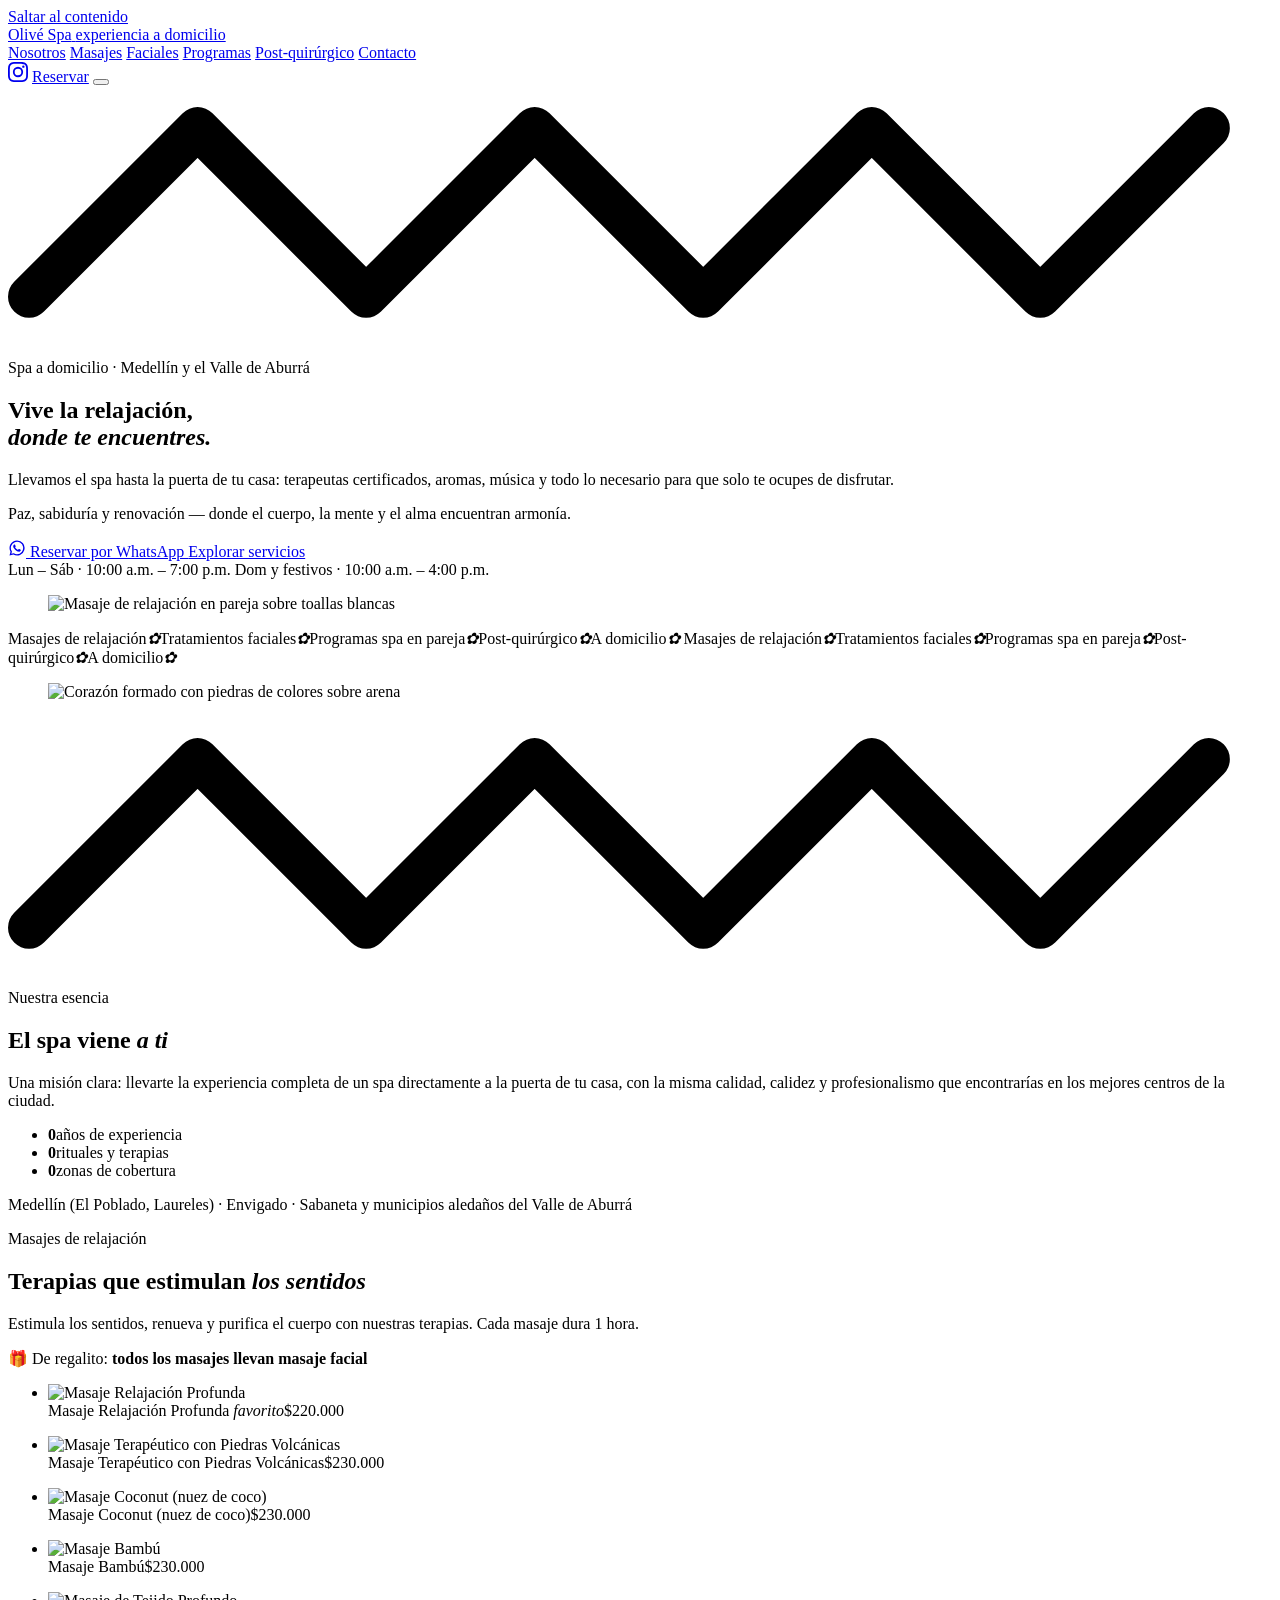
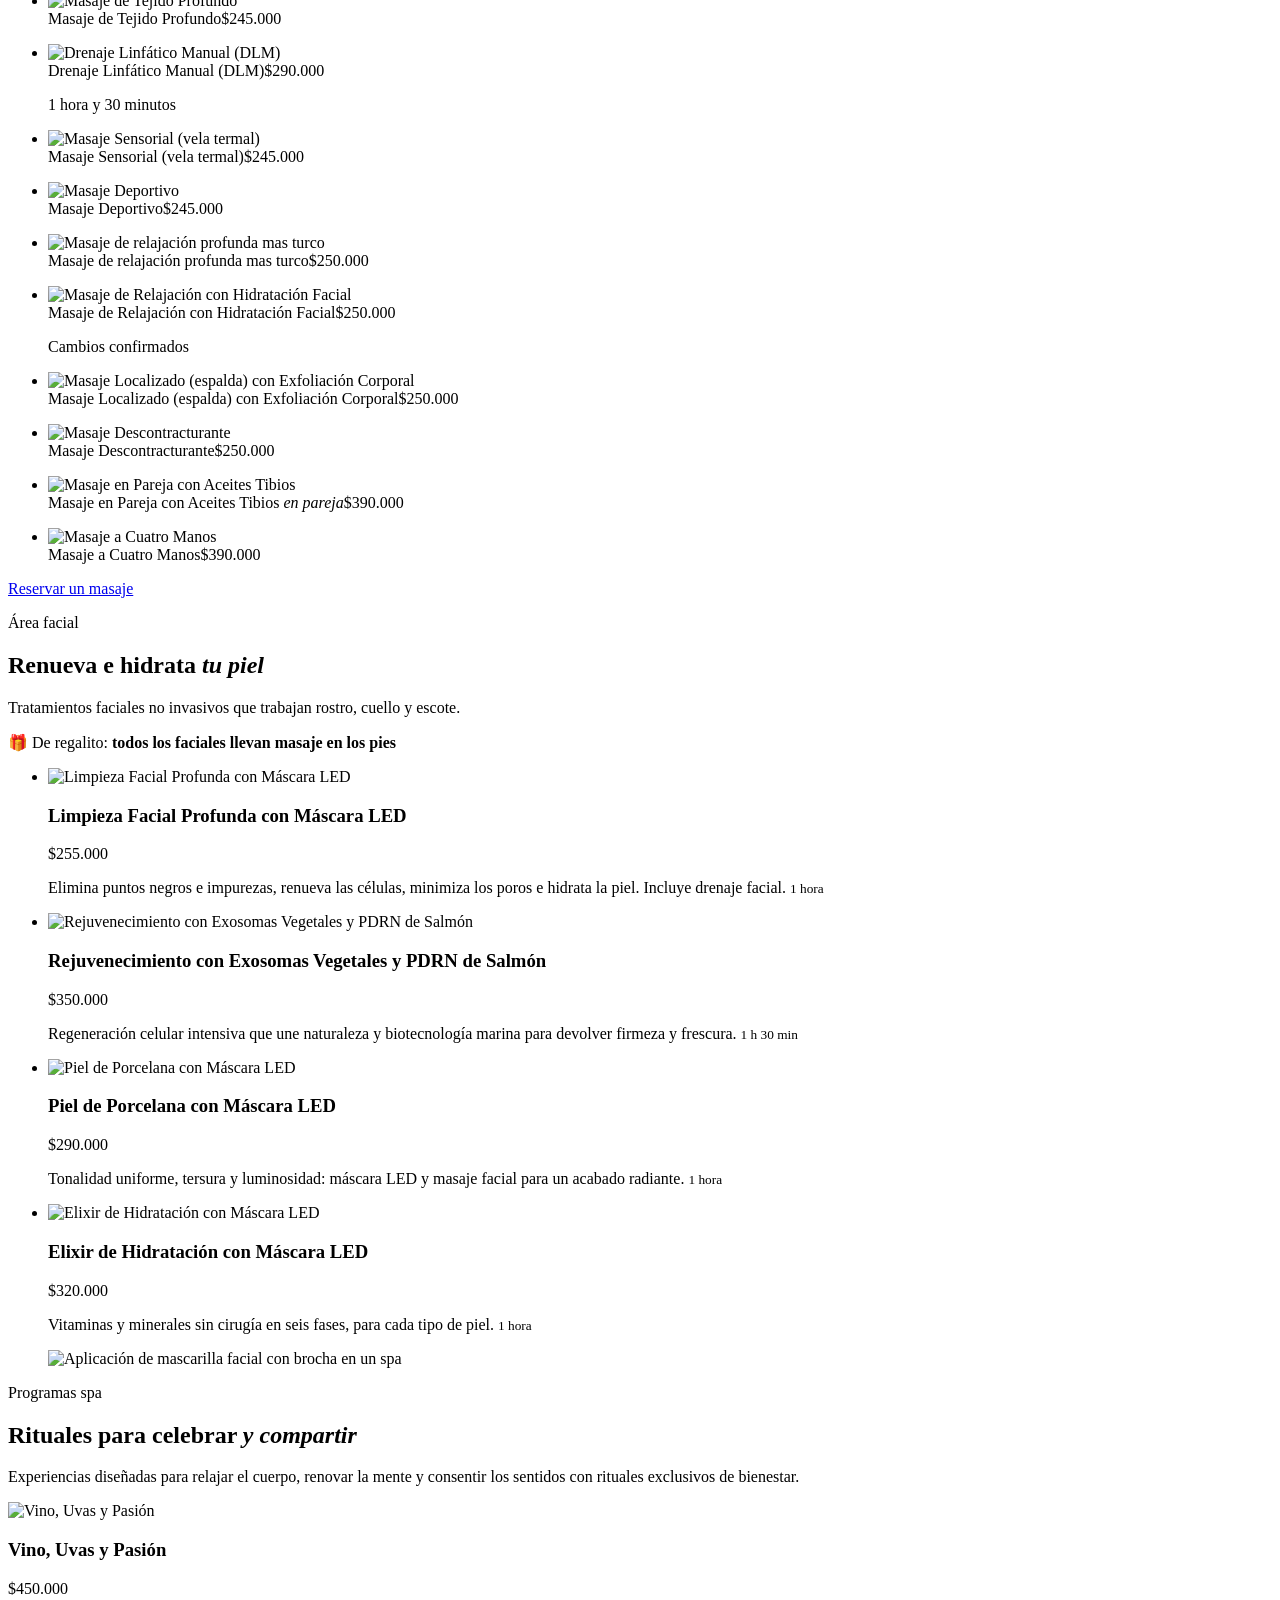
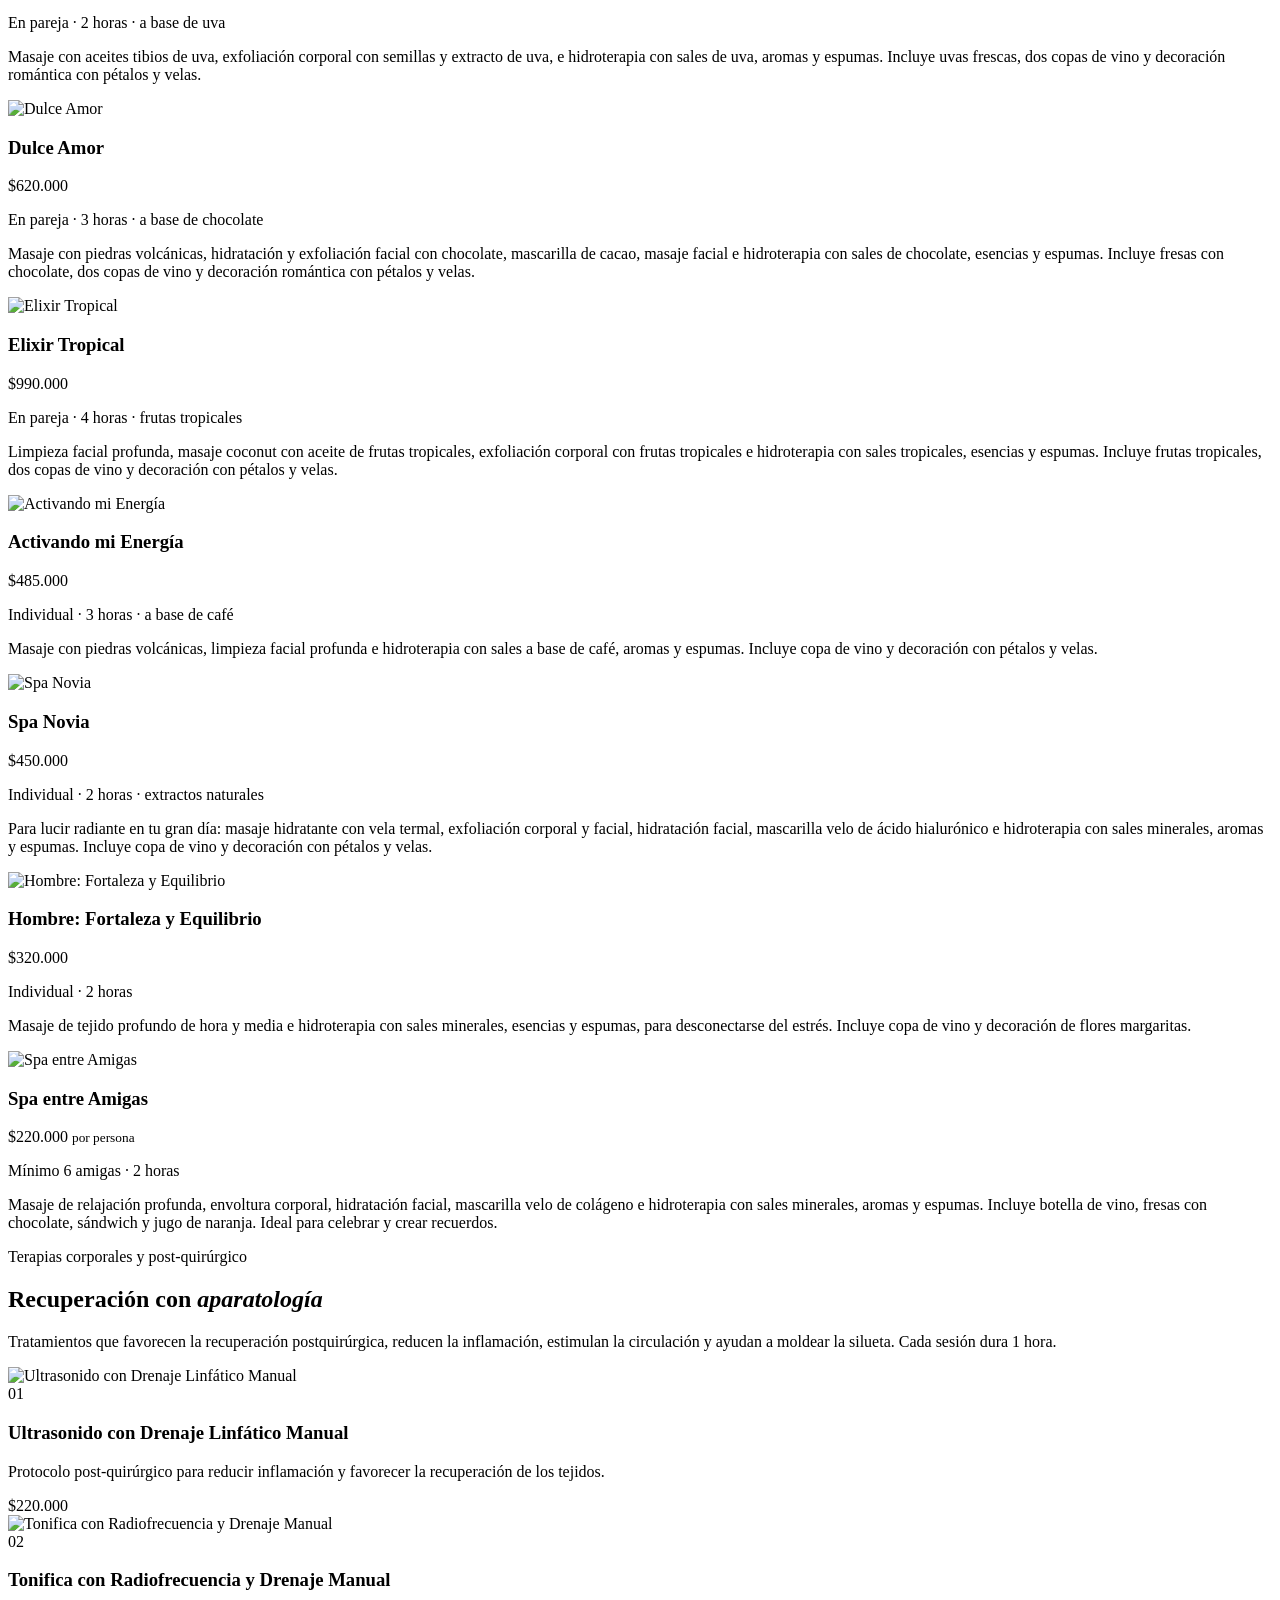
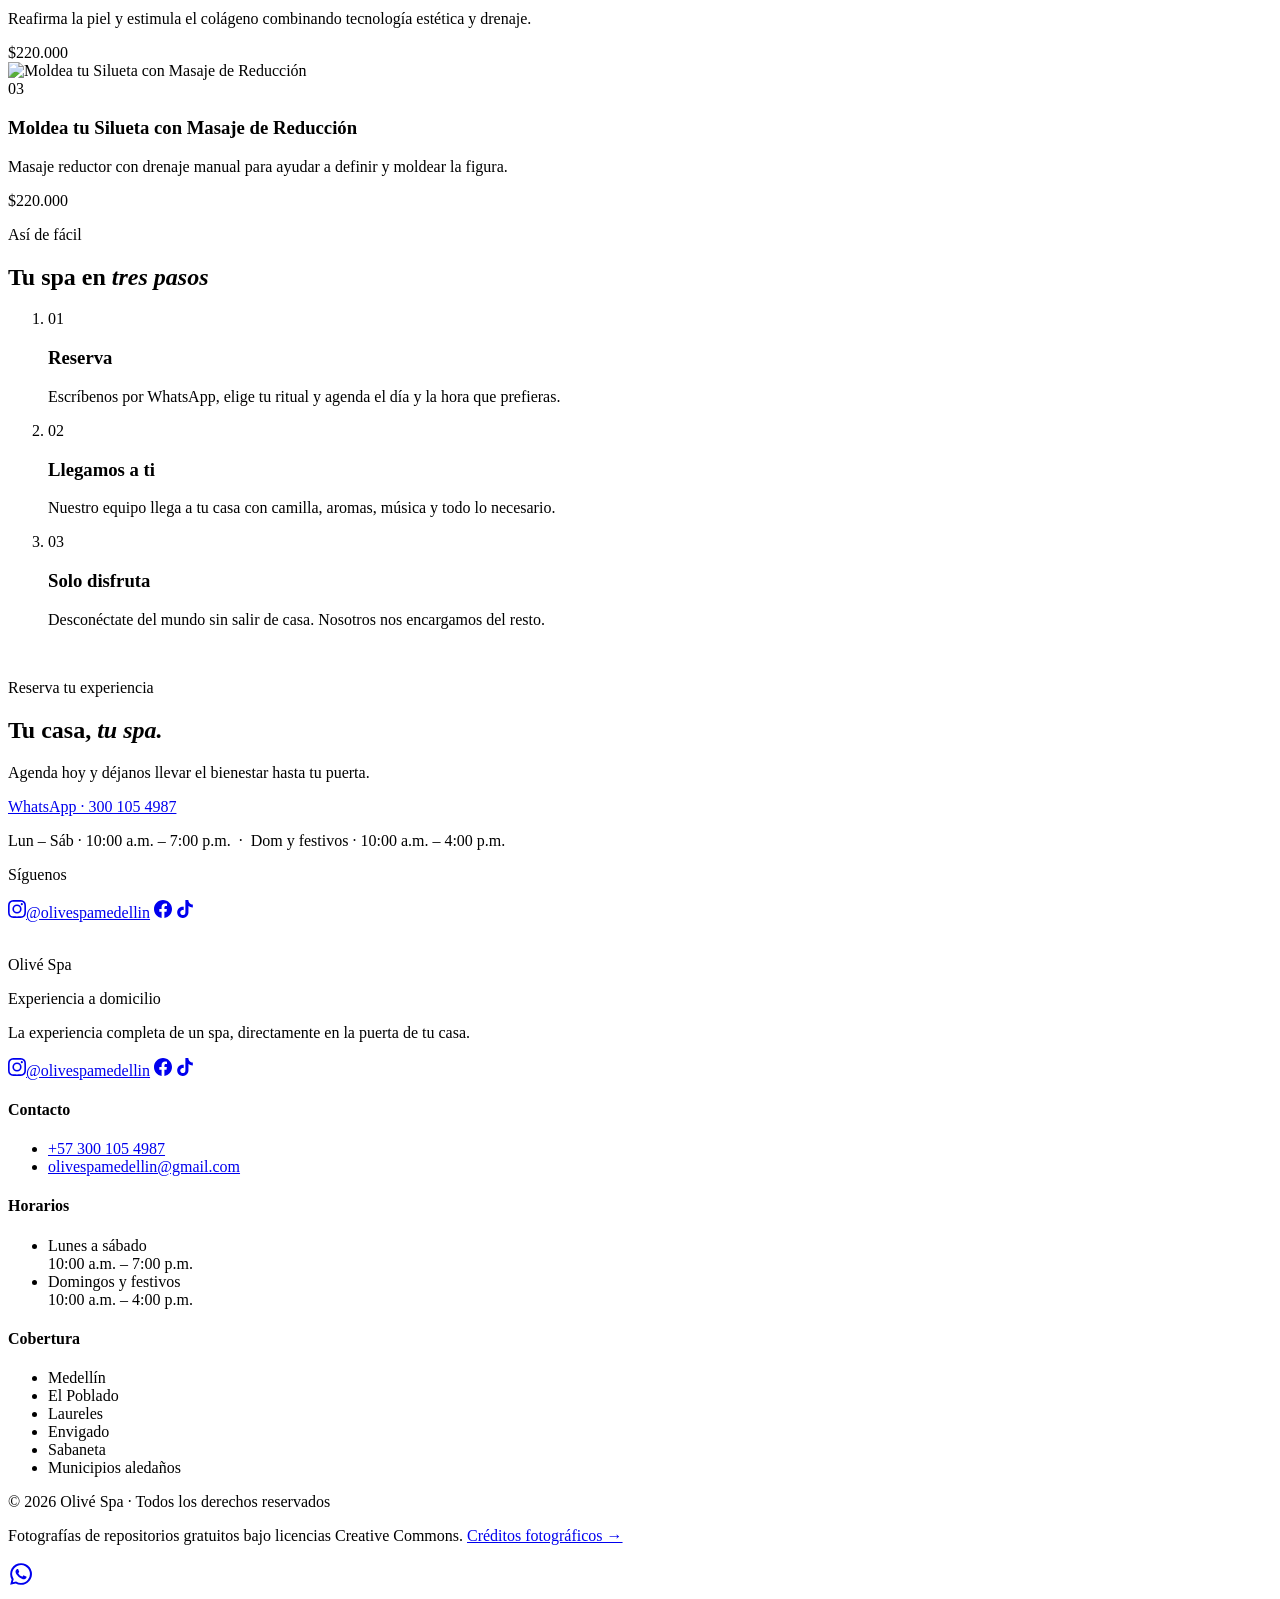
==== index.html @ 3878ff04 "Panel: también se editan menú, botones, pie de página, logo e ícono - Nombre en el menú de «Nosotros" ====
<!doctype html>
<html lang="es" class="no-js">
<head>
  <meta charset="utf-8" />
  <script>document.documentElement.classList.remove("no-js");</script>
  <meta name="viewport" content="width=device-width, initial-scale=1" />
  <title>Olivé Spa — Spa a domicilio en Medellín · Masajes, faciales y rituales</title>
  <meta name="description" content="Olivé Spa: vive la relajación donde te encuentres. Llevamos el spa hasta la puerta de tu casa: masajes, tratamientos faciales, programas spa en pareja y terapias post-quirúrgicas en Medellín (El Poblado, Laureles), Envigado y Sabaneta." />
  <link rel="canonical" href="https://olivespamedellin.com/" />
  <meta property="og:type" content="website" />
  <meta property="og:title" content="Olivé Spa — Spa a domicilio en Medellín" />
  <meta property="og:description" content="Olivé Spa: vive la relajación donde te encuentres. Masajes, faciales y rituales de bienestar a domicilio en Medellín y el Valle de Aburrá." />
  <meta property="og:url" content="https://olivespamedellin.com/" />
  <meta property="og:image" content="https://olivespamedellin.com/assets/img/hero-masaje.jpg" />
  <meta property="og:locale" content="es_CO" />
  <link rel="icon" type="image/png" sizes="32x32" href="assets/brand/favicon-32.png" />
  <link rel="apple-touch-icon" sizes="180x180" href="assets/brand/apple-touch-icon.png" />

  <link rel="preconnect" href="https://fonts.googleapis.com" />
  <link rel="preconnect" href="https://fonts.gstatic.com" crossorigin />
  <link rel="stylesheet" href="https://fonts.googleapis.com/css2?family=Cormorant+Garamond:ital,wght@0,400;0,500;0,600;1,400;1,500&family=Montserrat:wght@300;400;500;600&display=swap" />

  <link rel="preload" as="image" href="assets/img/hero-masaje.jpg" fetchpriority="high" />
  <link rel="stylesheet" href="styles.css?v=2026102801" />
</head>
<body>
  <a class="skip-link" href="#main">Saltar al contenido</a>

  <!-- ============================ NAV ============================ -->
  <header class="nav" data-nav>
    <div class="nav-inner">
      <a class="nav-brand" href="#inicio">
        <span class="nav-brand-name">Olivé Spa</span>
        <span class="nav-brand-tag">experiencia a domicilio</span>
      </a>
      <nav class="nav-links" data-nav-links aria-label="Navegación principal">
        <a href="#nosotros">Nosotros</a>
        <a href="#masajes">Masajes</a>
        <a href="#faciales">Faciales</a>
        <a href="#programas">Programas</a>
        <a href="#postquirurgico">Post-quirúrgico</a>
        <a href="#contacto">Contacto</a>
      </nav>
      <a class="nav-red" href="https://www.instagram.com/olivespamedellin/" target="_blank" rel="noopener" aria-label="Instagram de Olivé Spa"><svg viewBox="0 0 24 24" width="20" height="20" aria-hidden="true"><path fill="currentColor" d="M12 2.2c3.2 0 3.6 0 4.85.07 1.17.05 1.8.25 2.23.41.56.22.96.48 1.38.9.42.42.68.82.9 1.38.16.42.36 1.06.41 2.23.06 1.26.07 1.64.07 4.85s0 3.6-.07 4.85c-.05 1.17-.25 1.8-.41 2.23-.22.56-.48.96-.9 1.38-.42.42-.82.68-1.38.9-.42.16-1.06.36-2.23.41-1.26.06-1.64.07-4.85.07s-3.6 0-4.85-.07c-1.17-.05-1.8-.25-2.23-.41a3.72 3.72 0 0 1-1.38-.9 3.72 3.72 0 0 1-.9-1.38c-.16-.42-.36-1.06-.41-2.23C2.2 15.6 2.2 15.2 2.2 12s0-3.6.07-4.85c.05-1.17.25-1.8.41-2.23.22-.56.48-.96.9-1.38.42-.42.82-.68 1.38-.9.42-.16 1.06-.36 2.23-.41C8.4 2.2 8.8 2.2 12 2.2m0-2.2C8.74 0 8.33 0 7.05.07 5.78.13 4.9.33 4.14.63a5.9 5.9 0 0 0-2.13 1.38A5.9 5.9 0 0 0 .63 4.14C.33 4.9.13 5.78.07 7.05 0 8.33 0 8.74 0 12s0 3.67.07 4.95c.06 1.27.26 2.15.56 2.91.31.79.72 1.46 1.38 2.13a5.9 5.9 0 0 0 2.13 1.38c.76.3 1.64.5 2.91.56C8.33 24 8.74 24 12 24s3.67 0 4.95-.07c1.27-.06 2.15-.26 2.91-.56a5.9 5.9 0 0 0 2.13-1.38 5.9 5.9 0 0 0 1.38-2.13c.3-.76.5-1.64.56-2.91.07-1.28.07-1.69.07-4.95s0-3.67-.07-4.95c-.06-1.27-.26-2.15-.56-2.91a5.9 5.9 0 0 0-1.38-2.13A5.9 5.9 0 0 0 19.86.63c-.76-.3-1.64-.5-2.91-.56C15.67 0 15.26 0 12 0Zm0 5.84A6.16 6.16 0 1 0 18.16 12 6.16 6.16 0 0 0 12 5.84Zm0 10.15A4 4 0 1 1 16 12a4 4 0 0 1-4 4Zm7.85-10.4a1.44 1.44 0 1 1-1.44-1.44 1.44 1.44 0 0 1 1.44 1.44Z"/></svg></a>
      <a class="btn btn-primary nav-cta" href="https://wa.me/573001054987?text=Hola%2C%20Oliv%C3%A9%20Spa%20%F0%9F%8C%BF%20Quiero%20reservar%20una%20experiencia%20de%20spa%20a%20domicilio." target="_blank" rel="noopener">Reservar</a>
      <button class="nav-burger" data-burger aria-label="Abrir menú" aria-expanded="false">
        <span></span><span></span><span></span>
      </button>
    </div>
  </header>

  <main id="main">
    <!-- ============================ HERO ============================ -->
    <section class="hero" id="inicio">
      <div class="hero-blob" aria-hidden="true"></div>
      <svg class="squiggle squiggle-hero" viewBox="0 0 120 24" aria-hidden="true"><path d="M2 20 L18 4 L34 20 L50 4 L66 20 L82 4 L98 20 L114 4" fill="none" stroke="currentColor" stroke-width="4" stroke-linecap="round" stroke-linejoin="round"/></svg>
      <div class="hero-inner">
        <div class="hero-copy">
          <p class="kicker reveal">Spa a domicilio · Medellín y el Valle de Aburrá</p>
          <h1 class="hero-title reveal">Vive la relajación,<br /><em>donde te encuentres.</em></h1>
          <p class="hero-sub reveal">Llevamos el spa hasta la puerta de tu casa: terapeutas certificados, aromas, música y todo lo necesario para que solo te ocupes de disfrutar.</p>
          <p class="hero-tagline reveal">Paz, sabiduría y renovación — donde el cuerpo, la mente y el alma encuentran armonía.</p>
          <div class="hero-actions reveal">
            <a class="btn btn-primary" href="https://wa.me/573001054987?text=Hola%2C%20Oliv%C3%A9%20Spa%20%F0%9F%8C%BF%20Quiero%20reservar%20una%20experiencia%20de%20spa%20a%20domicilio." target="_blank" rel="noopener">
              <svg viewBox="0 0 24 24" width="18" height="18" aria-hidden="true"><path fill="currentColor" d="M12 2a10 10 0 0 0-8.66 15L2 22l5.16-1.32A10 10 0 1 0 12 2Zm0 18.2a8.2 8.2 0 0 1-4.18-1.14l-.3-.18-3.06.78.82-2.98-.2-.31A8.2 8.2 0 1 1 12 20.2Zm4.5-6.13c-.25-.12-1.47-.72-1.7-.8s-.39-.13-.56.12-.64.8-.78.97-.29.19-.54.06a6.7 6.7 0 0 1-3.35-2.93c-.25-.43.25-.4.72-1.33a.45.45 0 0 0-.02-.43c-.06-.12-.56-1.34-.76-1.84s-.4-.42-.56-.43h-.48a.93.93 0 0 0-.67.31 2.81 2.81 0 0 0-.87 2.09 4.89 4.89 0 0 0 1.02 2.58 11.16 11.16 0 0 0 4.27 3.77 14.3 14.3 0 0 0 1.42.53 3.42 3.42 0 0 0 1.57.1 2.57 2.57 0 0 0 1.68-1.19 2.08 2.08 0 0 0 .14-1.19c-.06-.1-.23-.17-.48-.29Z"/></svg>
              Reservar por WhatsApp
            </a>
            <a class="btn btn-ghost" href="#masajes">Explorar servicios</a>
          </div>
          <div class="hero-chips reveal">
            <span class="chip">Lun – Sáb · 10:00 a.m. – 7:00 p.m.</span>
            <span class="chip">Dom y festivos · 10:00 a.m. – 4:00 p.m.</span>
          </div>
        </div>
        <div class="hero-media reveal">
          <figure class="hero-figure">
            <img src="assets/img/hero-masaje.jpg" alt="Masaje de relajación en pareja sobre toallas blancas" fetchpriority="high" loading="eager" />
          </figure>
          <div class="hero-dots" aria-hidden="true"><span></span><span></span><span></span></div>
        </div>
      </div>
    </section>

    <!-- ============================ MARQUEE ============================ -->
    <div class="marquee" aria-hidden="true">
      <div class="marquee-track">
        <span>Masajes de relajación</span><i>✿</i><span>Tratamientos faciales</span><i>✿</i><span>Programas spa en pareja</span><i>✿</i><span>Post-quirúrgico</span><i>✿</i><span>A domicilio</span><i>✿</i>
        <span>Masajes de relajación</span><i>✿</i><span>Tratamientos faciales</span><i>✿</i><span>Programas spa en pareja</span><i>✿</i><span>Post-quirúrgico</span><i>✿</i><span>A domicilio</span><i>✿</i>
      </div>
    </div>

    <!-- ============================ NOSOTROS ============================ -->
    <section class="about section" id="nosotros">
      <div class="container about-grid">
        <div class="about-media reveal">
          <figure class="about-figure">
            <img src="assets/img/detalle-piedras.jpg" alt="Corazón formado con piedras de colores sobre arena" loading="lazy" decoding="async" />
          </figure>
          <svg class="squiggle squiggle-about" viewBox="0 0 120 24" aria-hidden="true"><path d="M2 20 L18 4 L34 20 L50 4 L66 20 L82 4 L98 20 L114 4" fill="none" stroke="currentColor" stroke-width="4" stroke-linecap="round" stroke-linejoin="round"/></svg>
        </div>
        <div class="about-copy">
          <p class="kicker reveal">Nuestra esencia</p>
          <h2 class="section-title reveal">El spa viene <em>a ti</em></h2>
          <p class="lead reveal">Una misión clara: llevarte la experiencia completa de un spa directamente a la puerta de tu casa, con la misma calidad, calidez y profesionalismo que encontrarías en los mejores centros de la ciudad.</p>
          <ul class="stats reveal">
            <li class="plus"><strong data-count-to="30">0</strong><span>años de experiencia</span></li>
            <li><strong data-count-to="28">0</strong><span>rituales y terapias</span></li>
            <li><strong data-count-to="5">0</strong><span>zonas de cobertura</span></li>
          </ul>
          <p class="about-coverage reveal">Medellín (El Poblado, Laureles) · Envigado · Sabaneta y municipios aledaños del Valle de Aburrá</p>
        </div>
      </div>
    </section>

    <!-- ============================ MASAJES ============================ -->
    <section class="masajes section section-sage" id="masajes">
      <div class="container">
        <header class="section-head">
          <p class="kicker reveal">Masajes de relajación</p>
          <h2 class="section-title reveal">Terapias que estimulan <em>los sentidos</em></h2>
          <p class="section-sub reveal">Estimula los sentidos, renueva y purifica el cuerpo con nuestras terapias. Cada masaje dura 1 hora.</p>
          <p class="gift reveal">🎁 De regalito: <strong>todos los masajes llevan masaje facial</strong></p>
        </header>
        <div class="menu-grid">
          <ul class="menu-list reveal">
            <li><div class="galeria galeria-mini" data-galeria="masaje-relajacion-profunda" data-cantidad="1" role="button" tabindex="0"><img class="media" src="assets/img/servicios/masaje-relajacion-profunda-mini.jpg" data-grande="assets/img/servicios/masaje-relajacion-profunda.jpg" alt="Masaje Relajación Profunda" loading="lazy" decoding="async" /></div><div class="menu-item"><div class="menu-row"><span class="menu-name"><span>Masaje Relajación Profunda</span> <em class="tag">favorito</em></span><span class="menu-dots"></span><span class="menu-price">$220.000</span></div><p class="menu-desc"></p></div></li>
            <li><div class="galeria galeria-mini" data-galeria="masaje-piedras-volcanicas" data-cantidad="1" role="button" tabindex="0"><img class="media" src="assets/img/panel/masaje-piedras-volcanicas-20261014220955-837e-1-mini.jpg" data-grande="assets/img/panel/masaje-piedras-volcanicas-20261014220955-837e-1.jpg" alt="Masaje Terapéutico con Piedras Volcánicas" loading="lazy" decoding="async" /></div><div class="menu-item"><div class="menu-row"><span class="menu-name"><span>Masaje Terapéutico con Piedras Volcánicas</span></span><span class="menu-dots"></span><span class="menu-price">$230.000</span></div><p class="menu-desc"></p></div></li>
            <li><div class="galeria galeria-mini" data-galeria="masaje-coconut" data-cantidad="1" role="button" tabindex="0"><img class="media" src="assets/img/panel/masaje-coconut-20261014220955-837e-1-mini.jpg" data-grande="assets/img/panel/masaje-coconut-20261014220955-837e-1.jpg" alt="Masaje Coconut (nuez de coco)" loading="lazy" decoding="async" /></div><div class="menu-item"><div class="menu-row"><span class="menu-name"><span>Masaje Coconut (nuez de coco)</span></span><span class="menu-dots"></span><span class="menu-price">$230.000</span></div><p class="menu-desc"></p></div></li>
            <li><div class="galeria galeria-mini" data-galeria="masaje-bambu" data-cantidad="1" role="button" tabindex="0"><img class="media" src="assets/img/panel/masaje-bambu-20261014220955-837e-1-mini.jpg" data-grande="assets/img/panel/masaje-bambu-20261014220955-837e-1.jpg" alt="Masaje Bambú" loading="lazy" decoding="async" /></div><div class="menu-item"><div class="menu-row"><span class="menu-name"><span>Masaje Bambú</span></span><span class="menu-dots"></span><span class="menu-price">$230.000</span></div><p class="menu-desc"></p></div></li>
            <li><div class="galeria galeria-mini" data-galeria="masaje-tejido-profundo" data-cantidad="1" role="button" tabindex="0"><img class="media" src="assets/img/panel/masaje-tejido-profundo-20261015041839-c3ba-1-mini.jpg" data-grande="assets/img/panel/masaje-tejido-profundo-20261015041839-c3ba-1.jpg" alt="Masaje de Tejido Profundo" loading="lazy" decoding="async" /></div><div class="menu-item"><div class="menu-row"><span class="menu-name"><span>Masaje de Tejido Profundo</span></span><span class="menu-dots"></span><span class="menu-price">$245.000</span></div><p class="menu-desc"></p></div></li>
            <li><div class="galeria galeria-mini" data-galeria="drenaje-linfatico-manual" data-cantidad="1" role="button" tabindex="0"><img class="media" src="assets/img/panel/drenaje-linfatico-manual-20261014222613-39e3-1-mini.jpg" data-grande="assets/img/panel/drenaje-linfatico-manual-20261014222613-39e3-1.jpg" alt="Drenaje Linfático Manual (DLM)" loading="lazy" decoding="async" /></div><div class="menu-item"><div class="menu-row"><span class="menu-name"><span>Drenaje Linfático Manual (DLM)</span></span><span class="menu-dots"></span><span class="menu-price">$290.000</span></div><p class="menu-desc">1 hora y 30 minutos</p></div></li>
            <li><div class="galeria galeria-mini" data-galeria="masaje-sensorial" data-cantidad="1" role="button" tabindex="0"><img class="media" src="assets/img/panel/masaje-sensorial-20261014220955-837e-1-mini.jpg" data-grande="assets/img/panel/masaje-sensorial-20261014220955-837e-1.jpg" alt="Masaje Sensorial (vela termal)" loading="lazy" decoding="async" /></div><div class="menu-item"><div class="menu-row"><span class="menu-name"><span>Masaje Sensorial (vela termal)</span></span><span class="menu-dots"></span><span class="menu-price">$245.000</span></div><p class="menu-desc"></p></div></li>
          </ul>
          <ul class="menu-list reveal">
            <li><div class="galeria galeria-mini" data-galeria="masaje-deportivo" data-cantidad="1" role="button" tabindex="0"><img class="media" src="assets/img/panel/masaje-deportivo-20261014222034-ba41-1-mini.jpg" data-grande="assets/img/panel/masaje-deportivo-20261014222034-ba41-1.jpg" alt="Masaje Deportivo" loading="lazy" decoding="async" /></div><div class="menu-item"><div class="menu-row"><span class="menu-name"><span>Masaje Deportivo</span></span><span class="menu-dots"></span><span class="menu-price">$245.000</span></div><p class="menu-desc"></p></div></li>
            <li><div class="galeria galeria-mini" data-galeria="masaje-piernas-cansadas" data-cantidad="1" role="button" tabindex="0"><img class="media" src="assets/img/panel/masaje-piernas-cansadas-20261014222034-ba41-1-mini.jpg" data-grande="assets/img/panel/masaje-piernas-cansadas-20261014222034-ba41-1.jpg" alt="Masaje de relajación profunda mas turco" loading="lazy" decoding="async" /></div><div class="menu-item"><div class="menu-row"><span class="menu-name"><span>Masaje de relajación profunda mas turco</span></span><span class="menu-dots"></span><span class="menu-price">$250.000</span></div><p class="menu-desc"></p></div></li>
            <li><div class="galeria galeria-mini" data-galeria="masaje-relajacion-hidratacion-facial" data-cantidad="1" role="button" tabindex="0"><img class="media" src="assets/img/panel/masaje-relajacion-hidratacion-facial-20260926042613-c0b6-1-mini.jpg" data-grande="assets/img/panel/masaje-relajacion-hidratacion-facial-20260926042613-c0b6-1.jpg" alt="Masaje de Relajación con Hidratación Facial" loading="lazy" decoding="async" /></div><div class="menu-item"><div class="menu-row"><span class="menu-name"><span>Masaje de Relajación con Hidratación Facial</span></span><span class="menu-dots"></span><span class="menu-price">$250.000</span></div><p class="menu-desc">Cambios confirmados</p></div></li>
            <li><div class="galeria galeria-mini" data-galeria="masaje-localizado-exfoliacion" data-cantidad="1" role="button" tabindex="0"><img class="media" src="assets/img/panel/masaje-localizado-exfoliacion-20261014220955-837e-1-mini.jpg" data-grande="assets/img/panel/masaje-localizado-exfoliacion-20261014220955-837e-1.jpg" alt="Masaje Localizado (espalda) con Exfoliación Corporal" loading="lazy" decoding="async" /></div><div class="menu-item"><div class="menu-row"><span class="menu-name"><span>Masaje Localizado (espalda) con Exfoliación Corporal</span></span><span class="menu-dots"></span><span class="menu-price">$250.000</span></div><p class="menu-desc"></p></div></li>
            <li><div class="galeria galeria-mini" data-galeria="masaje-descontracturante" data-cantidad="1" role="button" tabindex="0"><img class="media" src="assets/img/panel/masaje-descontracturante-20261014224217-3dc0-1-mini.jpg" data-grande="assets/img/panel/masaje-descontracturante-20261014224217-3dc0-1.jpg" alt="Masaje Descontracturante" loading="lazy" decoding="async" /></div><div class="menu-item"><div class="menu-row"><span class="menu-name"><span>Masaje Descontracturante</span></span><span class="menu-dots"></span><span class="menu-price">$250.000</span></div><p class="menu-desc"></p></div></li>
            <li><div class="galeria galeria-mini" data-galeria="masaje-en-pareja" data-cantidad="1" role="button" tabindex="0"><img class="media" src="assets/img/panel/masaje-en-pareja-20261014224217-3dc0-1-mini.jpg" data-grande="assets/img/panel/masaje-en-pareja-20261014224217-3dc0-1.jpg" alt="Masaje en Pareja con Aceites Tibios" loading="lazy" decoding="async" /></div><div class="menu-item"><div class="menu-row"><span class="menu-name"><span>Masaje en Pareja con Aceites Tibios</span> <em class="tag">en pareja</em></span><span class="menu-dots"></span><span class="menu-price">$390.000</span></div><p class="menu-desc"></p></div></li>
            <li><div class="galeria galeria-mini" data-galeria="masaje-cuatro-manos" data-cantidad="1" role="button" tabindex="0"><img class="media" src="assets/img/panel/masaje-cuatro-manos-20261014220955-837e-1-mini.jpg" data-grande="assets/img/panel/masaje-cuatro-manos-20261014220955-837e-1.jpg" alt="Masaje a Cuatro Manos" loading="lazy" decoding="async" /></div><div class="menu-item"><div class="menu-row"><span class="menu-name"><span>Masaje a Cuatro Manos</span></span><span class="menu-dots"></span><span class="menu-price">$390.000</span></div><p class="menu-desc"></p></div></li>
          </ul>
        </div>
        <div class="section-cta reveal">
          <a class="btn btn-primary" href="https://wa.me/573001054987?text=Hola%2C%20Oliv%C3%A9%20Spa%20%F0%9F%8C%BF%20Quiero%20reservar%20un%20masaje%20a%20domicilio." target="_blank" rel="noopener">Reservar un masaje</a>
        </div>
      </div>
    </section>

    <!-- ============================ FACIALES ============================ -->
    <section class="faciales section" id="faciales">
      <div class="container split-grid">
        <div class="split-copy">
          <p class="kicker reveal">Área facial</p>
          <h2 class="section-title reveal">Renueva e hidrata <em>tu piel</em></h2>
          <p class="section-sub reveal">Tratamientos faciales no invasivos que trabajan rostro, cuello y escote.</p>
          <p class="gift reveal">🎁 De regalito: <strong>todos los faciales llevan masaje en los pies</strong></p>
          <ul class="feature-list reveal">
            <li>
              <div class="galeria galeria-mini" data-galeria="facial-limpieza-profunda" data-cantidad="1" role="button" tabindex="0"><img class="media" src="assets/img/panel/facial-limpieza-profunda-20261015041839-c3ba-1-mini.jpg" data-grande="assets/img/panel/facial-limpieza-profunda-20261015041839-c3ba-1.jpg" alt="Limpieza Facial Profunda con Máscara LED" loading="lazy" decoding="async" /></div>
              <div class="feature-body">
                <div class="feature-head"><h3>Limpieza Facial Profunda con Máscara LED</h3><span class="feature-price">$255.000</span></div>
                <p><span>Elimina puntos negros e impurezas, renueva las células, minimiza los poros e hidrata la piel. Incluye drenaje facial.</span> <small>1 hora</small></p>
              </div>
            </li>
            <li>
              <div class="galeria galeria-mini" data-galeria="facial-rejuvenecimiento-exosomas" data-cantidad="1" role="button" tabindex="0"><img class="media" src="assets/img/panel/facial-rejuvenecimiento-exosomas-20261015042329-c6e5-1-mini.jpg" data-grande="assets/img/panel/facial-rejuvenecimiento-exosomas-20261015042329-c6e5-1.jpg" alt="Rejuvenecimiento con Exosomas Vegetales y PDRN de Salmón" loading="lazy" decoding="async" /></div>
              <div class="feature-body">
                <div class="feature-head"><h3>Rejuvenecimiento con Exosomas Vegetales y PDRN de Salmón</h3><span class="feature-price">$350.000</span></div>
                <p><span>Regeneración celular intensiva que une naturaleza y biotecnología marina para devolver firmeza y frescura.</span> <small>1 h 30 min</small></p>
              </div>
            </li>
            <li>
              <div class="galeria galeria-mini" data-galeria="facial-piel-de-porcelana" data-cantidad="1" role="button" tabindex="0"><img class="media" src="assets/img/panel/facial-piel-de-porcelana-20261015041839-c3ba-1-mini.jpg" data-grande="assets/img/panel/facial-piel-de-porcelana-20261015041839-c3ba-1.jpg" alt="Piel de Porcelana con Máscara LED" loading="lazy" decoding="async" /></div>
              <div class="feature-body">
                <div class="feature-head"><h3>Piel de Porcelana con Máscara LED</h3><span class="feature-price">$290.000</span></div>
                <p><span>Tonalidad uniforme, tersura y luminosidad: máscara LED y masaje facial para un acabado radiante.</span> <small>1 hora</small></p>
              </div>
            </li>
            <li>
              <div class="galeria galeria-mini" data-galeria="facial-elixir-hidratacion" data-cantidad="1" role="button" tabindex="0"><img class="media" src="assets/img/panel/facial-elixir-hidratacion-20261014220955-837e-1-mini.jpg" data-grande="assets/img/panel/facial-elixir-hidratacion-20261014220955-837e-1.jpg" alt="Elixir de Hidratación con Máscara LED" loading="lazy" decoding="async" /></div>
              <div class="feature-body">
                <div class="feature-head"><h3>Elixir de Hidratación con Máscara LED</h3><span class="feature-price">$320.000</span></div>
                <p><span>Vitaminas y minerales sin cirugía en seis fases, para cada tipo de piel.</span> <small>1 hora</small></p>
              </div>
            </li>
          </ul>
        </div>
        <div class="split-media reveal">
          <figure class="split-figure">
            <img src="assets/img/facial-mascarilla.jpg" alt="Aplicación de mascarilla facial con brocha en un spa" loading="lazy" decoding="async" />
          </figure>
          <div class="hero-dots" aria-hidden="true"><span></span><span></span><span></span></div>
        </div>
      </div>
    </section>

    <!-- ============================ PROGRAMAS SPA ============================ -->
    <section class="programas section section-sand" id="programas">
      <div class="container">
        <header class="section-head">
          <p class="kicker reveal">Programas spa</p>
          <h2 class="section-title reveal">Rituales para celebrar <em>y compartir</em></h2>
          <p class="section-sub reveal">Experiencias diseñadas para relajar el cuerpo, renovar la mente y consentir los sentidos con rituales exclusivos de bienestar.</p>
        </header>

        <div class="program-featured">
          <article class="program-card program-card-photo reveal">
            <div class="galeria galeria-portada" data-galeria="programa-vino-uvas-pasion" data-cantidad="1"><img class="media" src="assets/img/panel/programa-vino-uvas-pasion-20261014222613-39e3-1.jpg" data-grande="assets/img/panel/programa-vino-uvas-pasion-20261014222613-39e3-1.jpg" alt="Vino, Uvas y Pasión" loading="lazy" decoding="async" /></div>
            <div class="program-body">
              <div class="program-top"><h3>Vino, Uvas y Pasión</h3><span class="program-price">$450.000</span></div>
              <p class="program-meta">En pareja · 2 horas · a base de uva</p>
              <p>Masaje con aceites tibios de uva, exfoliación corporal con semillas y extracto de uva, e hidroterapia con sales de uva, aromas y espumas. Incluye uvas frescas, dos copas de vino y decoración romántica con pétalos y velas.</p>
            </div>
          </article>
          <article class="program-card program-card-photo reveal">
            <div class="galeria galeria-portada" data-galeria="programa-dulce-amor" data-cantidad="1"><img class="media" src="assets/img/panel/programa-dulce-amor-20261015043711-b1f0-1.jpg" data-grande="assets/img/panel/programa-dulce-amor-20261015043711-b1f0-1.jpg" alt="Dulce Amor" loading="lazy" decoding="async" /></div>
            <div class="program-body">
              <div class="program-top"><h3>Dulce Amor</h3><span class="program-price">$620.000</span></div>
              <p class="program-meta">En pareja · 3 horas · a base de chocolate</p>
              <p>Masaje con piedras volcánicas, hidratación y exfoliación facial con chocolate, mascarilla de cacao, masaje facial e hidroterapia con sales de chocolate, esencias y espumas. Incluye fresas con chocolate, dos copas de vino y decoración romántica con pétalos y velas.</p>
            </div>
          </article>
        </div>

        <div class="program-grid">
          <article class="program-card program-card-photo reveal">
            <div class="galeria galeria-portada" data-galeria="programa-coco-velvet" data-cantidad="1"><img class="media" src="assets/img/panel/programa-coco-velvet-20261015051027-1a33-1.jpg" data-grande="assets/img/panel/programa-coco-velvet-20261015051027-1a33-1.jpg" alt="Elixir Tropical" loading="lazy" decoding="async" /></div>
            <div class="program-body">
              <div class="program-top"><h3>Elixir Tropical</h3><span class="program-price">$990.000</span></div>
              <p class="program-meta">En pareja · 4 horas · frutas tropicales</p>
              <p>Limpieza facial profunda, masaje coconut con aceite de frutas tropicales, exfoliación corporal con frutas tropicales e hidroterapia con sales tropicales, esencias y espumas. Incluye frutas tropicales, dos copas de vino y decoración con pétalos y velas.</p>
            </div>
          </article>
          <article class="program-card program-card-photo reveal">
            <div class="galeria galeria-portada" data-galeria="programa-activando-mi-energia" data-cantidad="1"><img class="media" src="assets/img/panel/programa-activando-mi-energia-20261014225345-518b-1.jpg" data-grande="assets/img/panel/programa-activando-mi-energia-20261014225345-518b-1.jpg" alt="Activando mi Energía" loading="lazy" decoding="async" /></div>
            <div class="program-body">
              <div class="program-top"><h3>Activando mi Energía</h3><span class="program-price">$485.000</span></div>
              <p class="program-meta">Individual · 3 horas · a base de café</p>
              <p>Masaje con piedras volcánicas, limpieza facial profunda e hidroterapia con sales a base de café, aromas y espumas. Incluye copa de vino y decoración con pétalos y velas.</p>
            </div>
          </article>
          <article class="program-card program-card-photo reveal">
            <div class="galeria galeria-portada" data-galeria="programa-abrazo-de-luz" data-cantidad="1"><img class="media" src="assets/img/panel/programa-abrazo-de-luz-20261014221030-1b61-1.jpg" data-grande="assets/img/panel/programa-abrazo-de-luz-20261014221030-1b61-1.jpg" alt="Spa Novia" loading="lazy" decoding="async" /></div>
            <div class="program-body">
              <div class="program-top"><h3>Spa Novia</h3><span class="program-price">$450.000</span></div>
              <p class="program-meta">Individual · 2 horas · extractos naturales</p>
              <p>Para lucir radiante en tu gran día: masaje hidratante con vela termal, exfoliación corporal y facial, hidratación facial, mascarilla velo de ácido hialurónico e hidroterapia con sales minerales, aromas y espumas. Incluye copa de vino y decoración con pétalos y velas.</p>
            </div>
          </article>
          <article class="program-card program-card-photo reveal">
            <div class="galeria galeria-portada" data-galeria="programa-hombre-fortaleza" data-cantidad="1"><img class="media" src="assets/img/panel/programa-hombre-fortaleza-20261014222758-1c36-1.jpg" data-grande="assets/img/panel/programa-hombre-fortaleza-20261014222758-1c36-1.jpg" alt="Hombre: Fortaleza y Equilibrio" loading="lazy" decoding="async" /></div>
            <div class="program-body">
              <div class="program-top"><h3>Hombre: Fortaleza y Equilibrio</h3><span class="program-price">$320.000</span></div>
              <p class="program-meta">Individual · 2 horas</p>
              <p>Masaje de tejido profundo de hora y media e hidroterapia con sales minerales, esencias y espumas, para desconectarse del estrés. Incluye copa de vino y decoración de flores margaritas.</p>
            </div>
          </article>
          <article class="program-card program-card-photo program-card-wide reveal">
            <div class="galeria galeria-portada" data-galeria="programa-spa-entre-amigas" data-cantidad="1"><img class="media" src="assets/img/panel/programa-spa-entre-amigas-20261019041302-a820-1.jpg" data-grande="assets/img/panel/programa-spa-entre-amigas-20261019041302-a820-1.jpg" alt="Spa entre Amigas" loading="lazy" decoding="async" /></div>
            <div class="program-body">
              <div class="program-top"><h3>Spa entre Amigas</h3><span class="program-price"><span>$220.000</span> <small>por persona</small></span></div>
              <p class="program-meta">Mínimo 6 amigas · 2 horas</p>
              <p>Masaje de relajación profunda, envoltura corporal, hidratación facial, mascarilla velo de colágeno e hidroterapia con sales minerales, aromas y espumas. Incluye botella de vino, fresas con chocolate, sándwich y jugo de naranja. Ideal para celebrar y crear recuerdos.</p>
            </div>
          </article>
        </div>
      </div>
    </section>

    <!-- ============================ POST-QUIRÚRGICO ============================ -->
    <section class="post section" id="postquirurgico">
      <div class="container">
        <header class="section-head">
          <p class="kicker reveal">Terapias corporales y post-quirúrgico</p>
          <h2 class="section-title reveal">Recuperación con <em>aparatología</em></h2>
          <p class="section-sub reveal">Tratamientos que favorecen la recuperación postquirúrgica, reducen la inflamación, estimulan la circulación y ayudan a moldear la silueta. Cada sesión dura 1 hora.</p>
        </header>
        <div class="post-grid">
          <article class="post-card post-card-photo reveal">
            <div class="galeria galeria-portada" data-galeria="post-ultrasonido-drenaje" data-cantidad="1"><img class="media" src="assets/img/panel/post-ultrasonido-drenaje-20261014225700-eb27-1.jpg" data-grande="assets/img/panel/post-ultrasonido-drenaje-20261014225700-eb27-1.jpg" alt="Ultrasonido con Drenaje Linfático Manual" loading="lazy" decoding="async" /></div>
            <div class="post-body">
              <span class="post-num">01</span>
              <h3>Ultrasonido con Drenaje Linfático Manual</h3>
              <p>Protocolo post-quirúrgico para reducir inflamación y favorecer la recuperación de los tejidos.</p>
              <span class="post-price">$220.000</span>
            </div>
          </article>
          <article class="post-card post-card-photo reveal">
            <div class="galeria galeria-portada" data-galeria="post-radiofrecuencia-drenaje" data-cantidad="1"><img class="media" src="assets/img/servicios/post-radiofrecuencia-drenaje.jpg" data-grande="assets/img/servicios/post-radiofrecuencia-drenaje.jpg" alt="Tonifica con Radiofrecuencia y Drenaje Manual" loading="lazy" decoding="async" /></div>
            <div class="post-body">
              <span class="post-num">02</span>
              <h3>Tonifica con Radiofrecuencia y Drenaje Manual</h3>
              <p>Reafirma la piel y estimula el colágeno combinando tecnología estética y drenaje.</p>
              <span class="post-price">$220.000</span>
            </div>
          </article>
          <article class="post-card post-card-photo reveal">
            <div class="galeria galeria-portada" data-galeria="post-moldea-silueta" data-cantidad="1"><img class="media" src="assets/img/panel/post-moldea-silueta-20261014221030-1b61-1.jpg" data-grande="assets/img/panel/post-moldea-silueta-20261014221030-1b61-1.jpg" alt="Moldea tu Silueta con Masaje de Reducción" loading="lazy" decoding="async" /></div>
            <div class="post-body">
              <span class="post-num">03</span>
              <h3>Moldea tu Silueta con Masaje de Reducción</h3>
              <p>Masaje reductor con drenaje manual para ayudar a definir y moldear la figura.</p>
              <span class="post-price">$220.000</span>
            </div>
          </article>
        </div>
      </div>
    </section>

    <!-- ============================ CÓMO FUNCIONA ============================ -->
    <section class="steps section section-sage">
      <div class="container">
        <header class="section-head">
          <p class="kicker reveal">Así de fácil</p>
          <h2 class="section-title reveal">Tu spa en <em>tres pasos</em></h2>
        </header>
        <ol class="steps-grid">
          <li class="reveal"><span class="step-num">01</span><h3>Reserva</h3><p>Escríbenos por WhatsApp, elige tu ritual y agenda el día y la hora que prefieras.</p></li>
          <li class="reveal"><span class="step-num">02</span><h3>Llegamos a ti</h3><p>Nuestro equipo llega a tu casa con camilla, aromas, música y todo lo necesario.</p></li>
          <li class="reveal"><span class="step-num">03</span><h3>Solo disfruta</h3><p>Desconéctate del mundo sin salir de casa. Nosotros nos encargamos del resto.</p></li>
        </ol>
      </div>
    </section>

    <!-- ============================ CTA FINAL ============================ -->
    <section class="cta" id="contacto">
      <img class="cta-bg" src="assets/img/ritual-velas.jpg" alt="" aria-hidden="true" loading="lazy" decoding="async" />
      <div class="cta-overlay" aria-hidden="true"></div>
      <div class="cta-inner">
        <p class="kicker reveal">Reserva tu experiencia</p>
        <h2 class="reveal">Tu casa, <em>tu spa.</em></h2>
        <p class="cta-sub reveal">Agenda hoy y déjanos llevar el bienestar hasta tu puerta.</p>
        <div class="cta-actions reveal">
          <a class="btn btn-light" href="https://wa.me/573001054987?text=Hola%2C%20Oliv%C3%A9%20Spa%20%F0%9F%8C%BF%20Quiero%20reservar%20una%20experiencia%20de%20spa%20a%20domicilio." target="_blank" rel="noopener">WhatsApp · 300 105 4987</a>
        </div>
        <p class="cta-schedule reveal">Lun – Sáb · 10:00 a.m. – 7:00 p.m. &nbsp;·&nbsp; Dom y festivos · 10:00 a.m. – 4:00 p.m.</p>
        <div class="cta-redes reveal">
          <p class="cta-redes-titulo">Síguenos</p>
          <a class="red-usuario" href="https://www.instagram.com/olivespamedellin/" target="_blank" rel="noopener" aria-label="Instagram de Olivé Spa: @olivespamedellin"><svg viewBox="0 0 24 24" width="18" height="18" aria-hidden="true"><path fill="currentColor" d="M12 2.2c3.2 0 3.6 0 4.85.07 1.17.05 1.8.25 2.23.41.56.22.96.48 1.38.9.42.42.68.82.9 1.38.16.42.36 1.06.41 2.23.06 1.26.07 1.64.07 4.85s0 3.6-.07 4.85c-.05 1.17-.25 1.8-.41 2.23-.22.56-.48.96-.9 1.38-.42.42-.82.68-1.38.9-.42.16-1.06.36-2.23.41-1.26.06-1.64.07-4.85.07s-3.6 0-4.85-.07c-1.17-.05-1.8-.25-2.23-.41a3.72 3.72 0 0 1-1.38-.9 3.72 3.72 0 0 1-.9-1.38c-.16-.42-.36-1.06-.41-2.23C2.2 15.6 2.2 15.2 2.2 12s0-3.6.07-4.85c.05-1.17.25-1.8.41-2.23.22-.56.48-.96.9-1.38.42-.42.82-.68 1.38-.9.42-.16 1.06-.36 2.23-.41C8.4 2.2 8.8 2.2 12 2.2m0-2.2C8.74 0 8.33 0 7.05.07 5.78.13 4.9.33 4.14.63a5.9 5.9 0 0 0-2.13 1.38A5.9 5.9 0 0 0 .63 4.14C.33 4.9.13 5.78.07 7.05 0 8.33 0 8.74 0 12s0 3.67.07 4.95c.06 1.27.26 2.15.56 2.91.31.79.72 1.46 1.38 2.13a5.9 5.9 0 0 0 2.13 1.38c.76.3 1.64.5 2.91.56C8.33 24 8.74 24 12 24s3.67 0 4.95-.07c1.27-.06 2.15-.26 2.91-.56a5.9 5.9 0 0 0 2.13-1.38 5.9 5.9 0 0 0 1.38-2.13c.3-.76.5-1.64.56-2.91.07-1.28.07-1.69.07-4.95s0-3.67-.07-4.95c-.06-1.27-.26-2.15-.56-2.91a5.9 5.9 0 0 0-1.38-2.13A5.9 5.9 0 0 0 19.86.63c-.76-.3-1.64-.5-2.91-.56C15.67 0 15.26 0 12 0Zm0 5.84A6.16 6.16 0 1 0 18.16 12 6.16 6.16 0 0 0 12 5.84Zm0 10.15A4 4 0 1 1 16 12a4 4 0 0 1-4 4Zm7.85-10.4a1.44 1.44 0 1 1-1.44-1.44 1.44 1.44 0 0 1 1.44 1.44Z"/></svg><span>@olivespamedellin</span></a>
          <a href="https://www.facebook.com/share/18Qb4jLNsf/" target="_blank" rel="noopener" aria-label="Facebook de Olivé Spa"><svg viewBox="0 0 24 24" width="18" height="18" aria-hidden="true"><path fill="currentColor" d="M24 12.07C24 5.4 18.63 0 12 0S0 5.4 0 12.07C0 18.1 4.39 23.09 10.13 24v-8.44H7.08v-3.49h3.05V9.41c0-3.02 1.79-4.7 4.53-4.7 1.31 0 2.68.24 2.68.24v2.97h-1.51c-1.49 0-1.95.93-1.95 1.89v2.26h3.32l-.53 3.49h-2.79V24C19.61 23.09 24 18.1 24 12.07Z"/></svg></a>
          <a href="https://www.tiktok.com/@olivespamedellin" target="_blank" rel="noopener" aria-label="TikTok de Olivé Spa"><svg viewBox="0 0 24 24" width="18" height="18" aria-hidden="true"><path fill="currentColor" d="M12.53.02C13.84 0 15.14.01 16.44 0c.08 1.53.63 3.09 1.75 4.17 1.12 1.11 2.7 1.62 4.24 1.79v4.03c-1.44-.05-2.89-.35-4.2-.97-.57-.26-1.1-.59-1.62-.93-.01 2.92.01 5.84-.02 8.75-.08 1.4-.54 2.79-1.35 3.94-1.31 1.92-3.58 3.17-5.91 3.21-1.43.08-2.86-.31-4.08-1.03-2.02-1.19-3.44-3.37-3.65-5.71-.02-.5-.03-1-.01-1.49.18-1.9 1.12-3.72 2.58-4.96 1.66-1.44 3.98-2.13 6.15-1.72.02 1.48-.04 2.96-.04 4.44-.99-.32-2.15-.23-3.02.37-.63.41-1.11 1.04-1.36 1.75-.21.51-.15 1.07-.14 1.61.24 1.64 1.82 3.02 3.5 2.87 1.12-.01 2.19-.66 2.77-1.61.19-.33.4-.67.41-1.06.1-1.79.06-3.57.07-5.36.01-4.03-.01-8.05.02-12.07z"/></svg></a>
        </div>
      </div>
    </section>
  </main>

  <!-- ============================ FOOTER ============================ -->
  <footer class="footer">
    <div class="container footer-grid">
      <div class="footer-brand">
        <img class="footer-logo-mark" src="assets/brand/olive-spa-logo.png" alt="" aria-hidden="true" loading="lazy" decoding="async" />
        <p class="footer-logo">Olivé Spa</p>
        <p class="footer-tag">Experiencia a domicilio</p>
        <p class="footer-mission">La experiencia completa de un spa, directamente en la puerta de tu casa.</p>
        <div class="footer-social">
          <a class="red-usuario" href="https://www.instagram.com/olivespamedellin/" target="_blank" rel="noopener" aria-label="Instagram de Olivé Spa: @olivespamedellin"><svg viewBox="0 0 24 24" width="18" height="18" aria-hidden="true"><path fill="currentColor" d="M12 2.2c3.2 0 3.6 0 4.85.07 1.17.05 1.8.25 2.23.41.56.22.96.48 1.38.9.42.42.68.82.9 1.38.16.42.36 1.06.41 2.23.06 1.26.07 1.64.07 4.85s0 3.6-.07 4.85c-.05 1.17-.25 1.8-.41 2.23-.22.56-.48.96-.9 1.38-.42.42-.82.68-1.38.9-.42.16-1.06.36-2.23.41-1.26.06-1.64.07-4.85.07s-3.6 0-4.85-.07c-1.17-.05-1.8-.25-2.23-.41a3.72 3.72 0 0 1-1.38-.9 3.72 3.72 0 0 1-.9-1.38c-.16-.42-.36-1.06-.41-2.23C2.2 15.6 2.2 15.2 2.2 12s0-3.6.07-4.85c.05-1.17.25-1.8.41-2.23.22-.56.48-.96.9-1.38.42-.42.82-.68 1.38-.9.42-.16 1.06-.36 2.23-.41C8.4 2.2 8.8 2.2 12 2.2m0-2.2C8.74 0 8.33 0 7.05.07 5.78.13 4.9.33 4.14.63a5.9 5.9 0 0 0-2.13 1.38A5.9 5.9 0 0 0 .63 4.14C.33 4.9.13 5.78.07 7.05 0 8.33 0 8.74 0 12s0 3.67.07 4.95c.06 1.27.26 2.15.56 2.91.31.79.72 1.46 1.38 2.13a5.9 5.9 0 0 0 2.13 1.38c.76.3 1.64.5 2.91.56C8.33 24 8.74 24 12 24s3.67 0 4.95-.07c1.27-.06 2.15-.26 2.91-.56a5.9 5.9 0 0 0 2.13-1.38 5.9 5.9 0 0 0 1.38-2.13c.3-.76.5-1.64.56-2.91.07-1.28.07-1.69.07-4.95s0-3.67-.07-4.95c-.06-1.27-.26-2.15-.56-2.91a5.9 5.9 0 0 0-1.38-2.13A5.9 5.9 0 0 0 19.86.63c-.76-.3-1.64-.5-2.91-.56C15.67 0 15.26 0 12 0Zm0 5.84A6.16 6.16 0 1 0 18.16 12 6.16 6.16 0 0 0 12 5.84Zm0 10.15A4 4 0 1 1 16 12a4 4 0 0 1-4 4Zm7.85-10.4a1.44 1.44 0 1 1-1.44-1.44 1.44 1.44 0 0 1 1.44 1.44Z"/></svg><span>@olivespamedellin</span></a>
          <a href="https://www.facebook.com/share/18Qb4jLNsf/" target="_blank" rel="noopener" aria-label="Facebook de Olivé Spa"><svg viewBox="0 0 24 24" width="18" height="18" aria-hidden="true"><path fill="currentColor" d="M24 12.07C24 5.4 18.63 0 12 0S0 5.4 0 12.07C0 18.1 4.39 23.09 10.13 24v-8.44H7.08v-3.49h3.05V9.41c0-3.02 1.79-4.7 4.53-4.7 1.31 0 2.68.24 2.68.24v2.97h-1.51c-1.49 0-1.95.93-1.95 1.89v2.26h3.32l-.53 3.49h-2.79V24C19.61 23.09 24 18.1 24 12.07Z"/></svg></a>
          <a href="https://www.tiktok.com/@olivespamedellin" target="_blank" rel="noopener" aria-label="TikTok de Olivé Spa"><svg viewBox="0 0 24 24" width="18" height="18" aria-hidden="true"><path fill="currentColor" d="M12.53.02C13.84 0 15.14.01 16.44 0c.08 1.53.63 3.09 1.75 4.17 1.12 1.11 2.7 1.62 4.24 1.79v4.03c-1.44-.05-2.89-.35-4.2-.97-.57-.26-1.1-.59-1.62-.93-.01 2.92.01 5.84-.02 8.75-.08 1.4-.54 2.79-1.35 3.94-1.31 1.92-3.58 3.17-5.91 3.21-1.43.08-2.86-.31-4.08-1.03-2.02-1.19-3.44-3.37-3.65-5.71-.02-.5-.03-1-.01-1.49.18-1.9 1.12-3.72 2.58-4.96 1.66-1.44 3.98-2.13 6.15-1.72.02 1.48-.04 2.96-.04 4.44-.99-.32-2.15-.23-3.02.37-.63.41-1.11 1.04-1.36 1.75-.21.51-.15 1.07-.14 1.61.24 1.64 1.82 3.02 3.5 2.87 1.12-.01 2.19-.66 2.77-1.61.19-.33.4-.67.41-1.06.1-1.79.06-3.57.07-5.36.01-4.03-.01-8.05.02-12.07z"/></svg></a>
        </div>
      </div>
      <div class="footer-col">
        <h4>Contacto</h4>
        <ul>
          <li><a href="https://wa.me/573001054987" target="_blank" rel="noopener">+57 300 105 4987</a></li>
          <li><a href="mailto:olivespamedellin@gmail.com">olivespamedellin@gmail.com</a></li>
        </ul>
      </div>
      <div class="footer-col">
        <h4>Horarios</h4>
        <ul>
          <li>Lunes a sábado<br />10:00 a.m. – 7:00 p.m.</li>
          <li>Domingos y festivos<br />10:00 a.m. – 4:00 p.m.</li>
        </ul>
      </div>
      <div class="footer-col">
        <h4>Cobertura</h4>
        <ul>
          <li>Medellín</li>
          <li>El Poblado</li>
          <li>Laureles</li>
          <li>Envigado</li>
          <li>Sabaneta</li>
          <li>Municipios aledaños</li>
        </ul>
      </div>
    </div>
    <div class="container footer-bottom">
      <p>© <span data-year>2026</span> Olivé Spa · Todos los derechos reservados</p>
      <p class="footer-credits">Fotografías de repositorios gratuitos bajo licencias Creative Commons. <a href="creditos.html">Créditos fotográficos →</a></p>
    </div>
  </footer>

  <!-- WhatsApp flotante -->
  <a class="wa-float" href="https://wa.me/573001054987?text=Hola%2C%20Oliv%C3%A9%20Spa%20%F0%9F%8C%BF%20Quiero%20reservar%20una%20experiencia%20de%20spa%20a%20domicilio." target="_blank" rel="noopener" aria-label="Escríbenos por WhatsApp">
    <svg viewBox="0 0 24 24" width="26" height="26" aria-hidden="true"><path fill="currentColor" d="M12 2a10 10 0 0 0-8.66 15L2 22l5.16-1.32A10 10 0 1 0 12 2Zm0 18.2a8.2 8.2 0 0 1-4.18-1.14l-.3-.18-3.06.78.82-2.98-.2-.31A8.2 8.2 0 1 1 12 20.2Zm4.5-6.13c-.25-.12-1.47-.72-1.7-.8s-.39-.13-.56.12-.64.8-.78.97-.29.19-.54.06a6.7 6.7 0 0 1-3.35-2.93c-.25-.43.25-.4.72-1.33a.45.45 0 0 0-.02-.43c-.06-.12-.56-1.34-.76-1.84s-.4-.42-.56-.43h-.48a.93.93 0 0 0-.67.31 2.81 2.81 0 0 0-.87 2.09 4.89 4.89 0 0 0 1.02 2.58 11.16 11.16 0 0 0 4.27 3.77 14.3 14.3 0 0 0 1.42.53 3.42 3.42 0 0 0 1.57.1 2.57 2.57 0 0 0 1.68-1.19 2.08 2.08 0 0 0 .14-1.19c-.06-.1-.23-.17-.48-.29Z"/></svg>
  </a>

  <script defer src="lib/gsap.min.js"></script>
  <script defer src="lib/ScrollTrigger.min.js"></script>
  <script defer src="main.js?v=2026102801"></script>
</body>
</html>
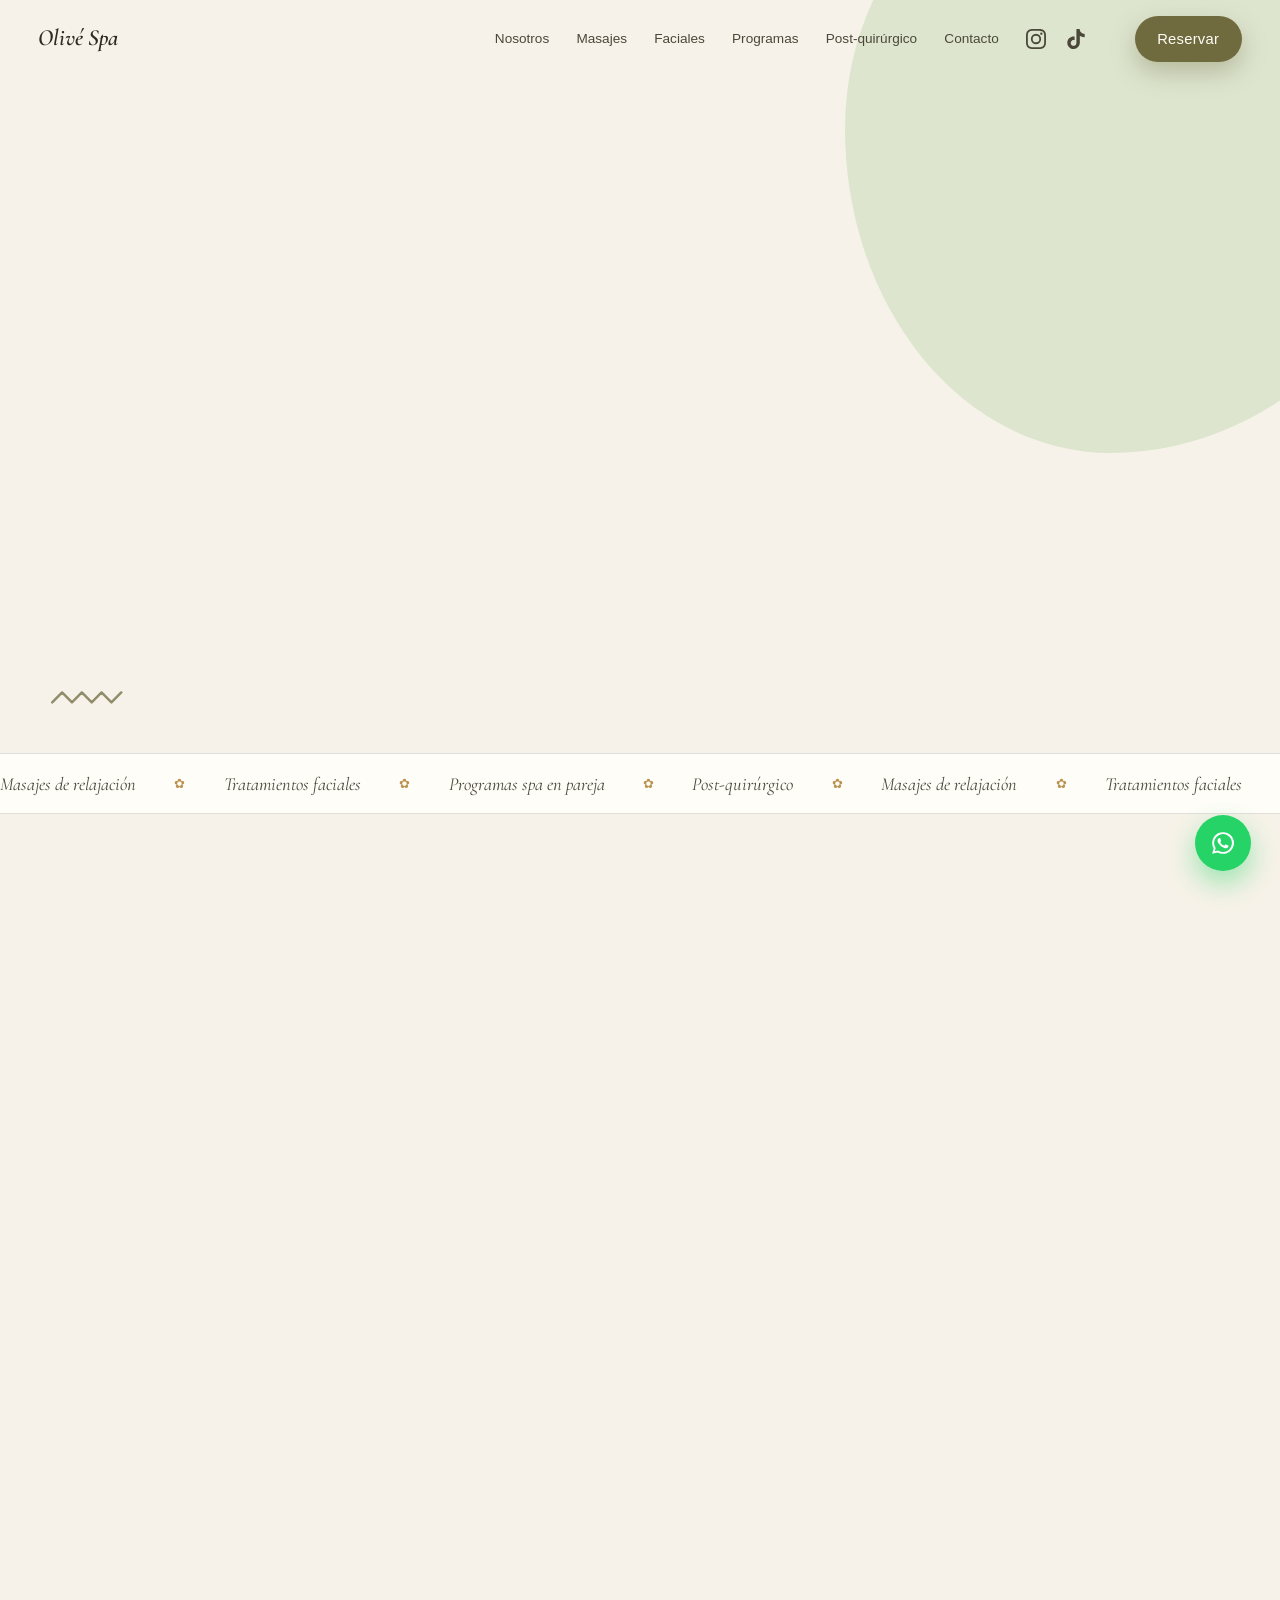
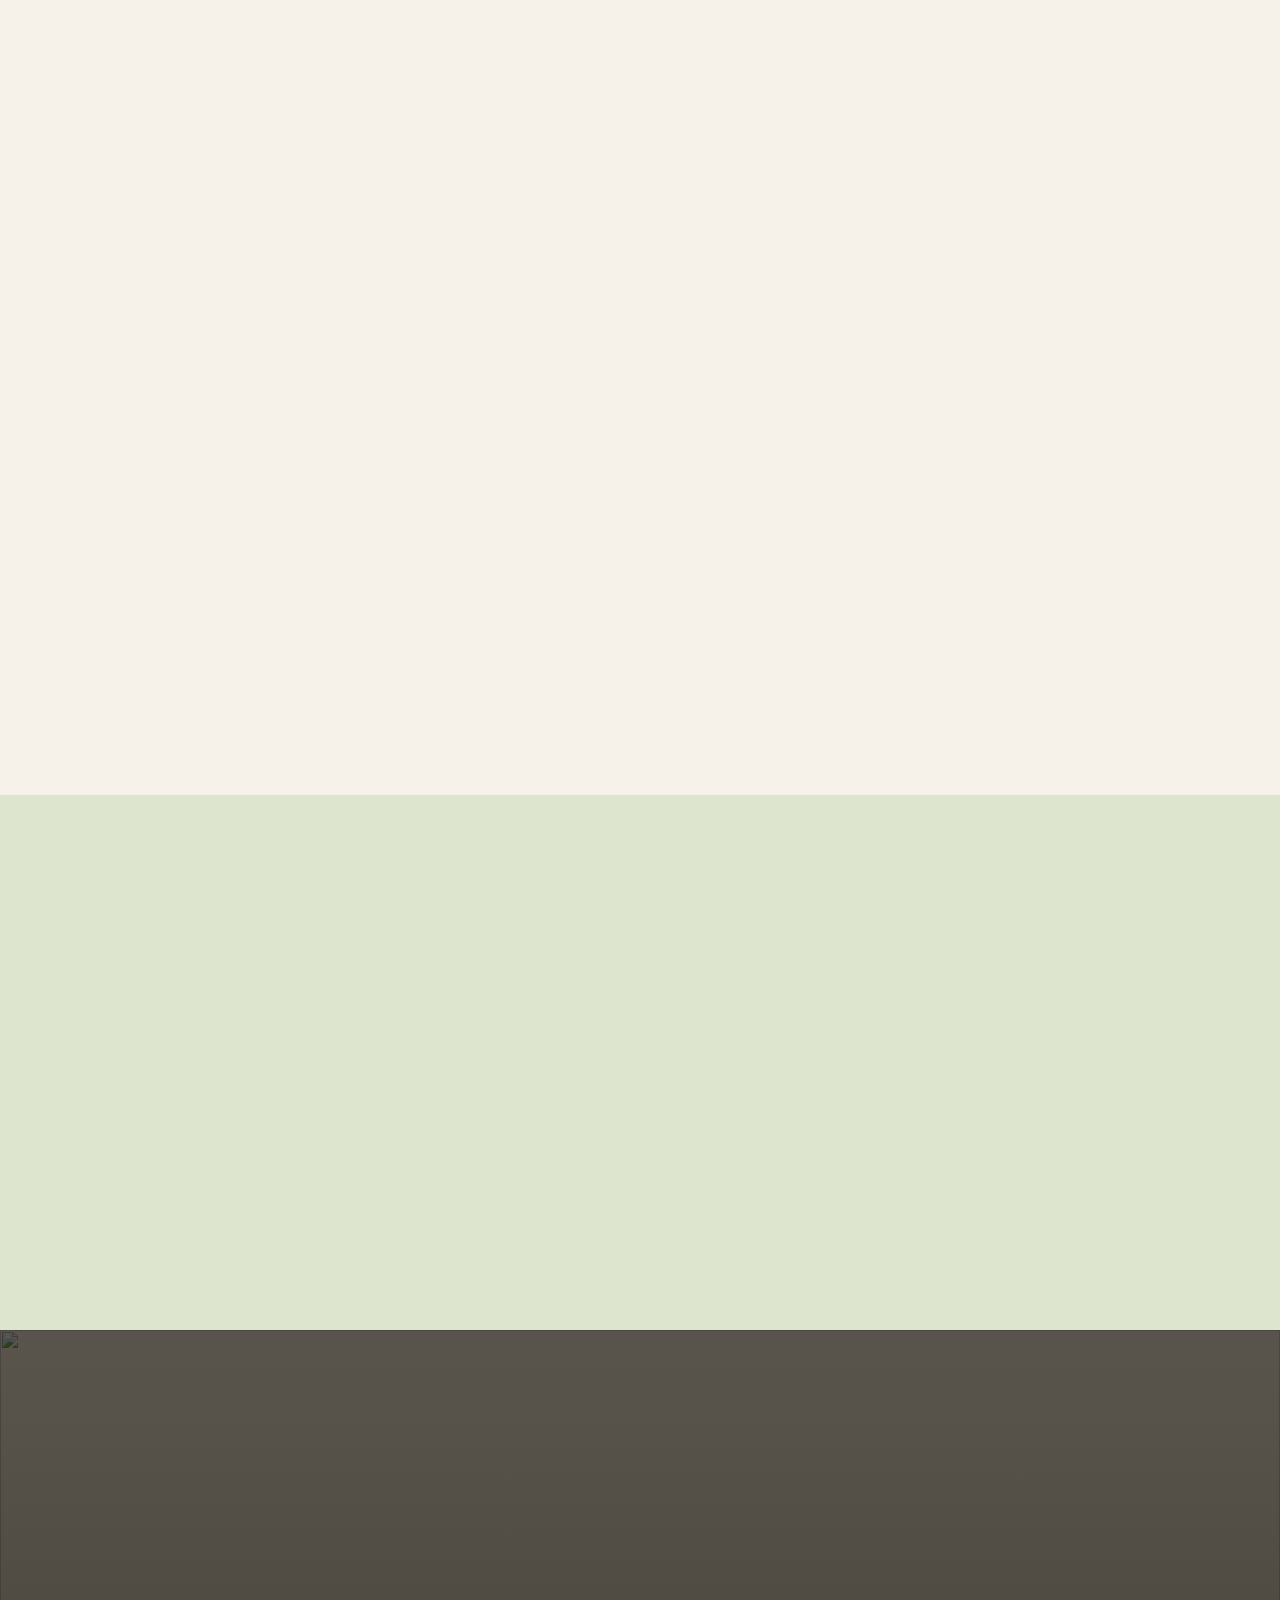
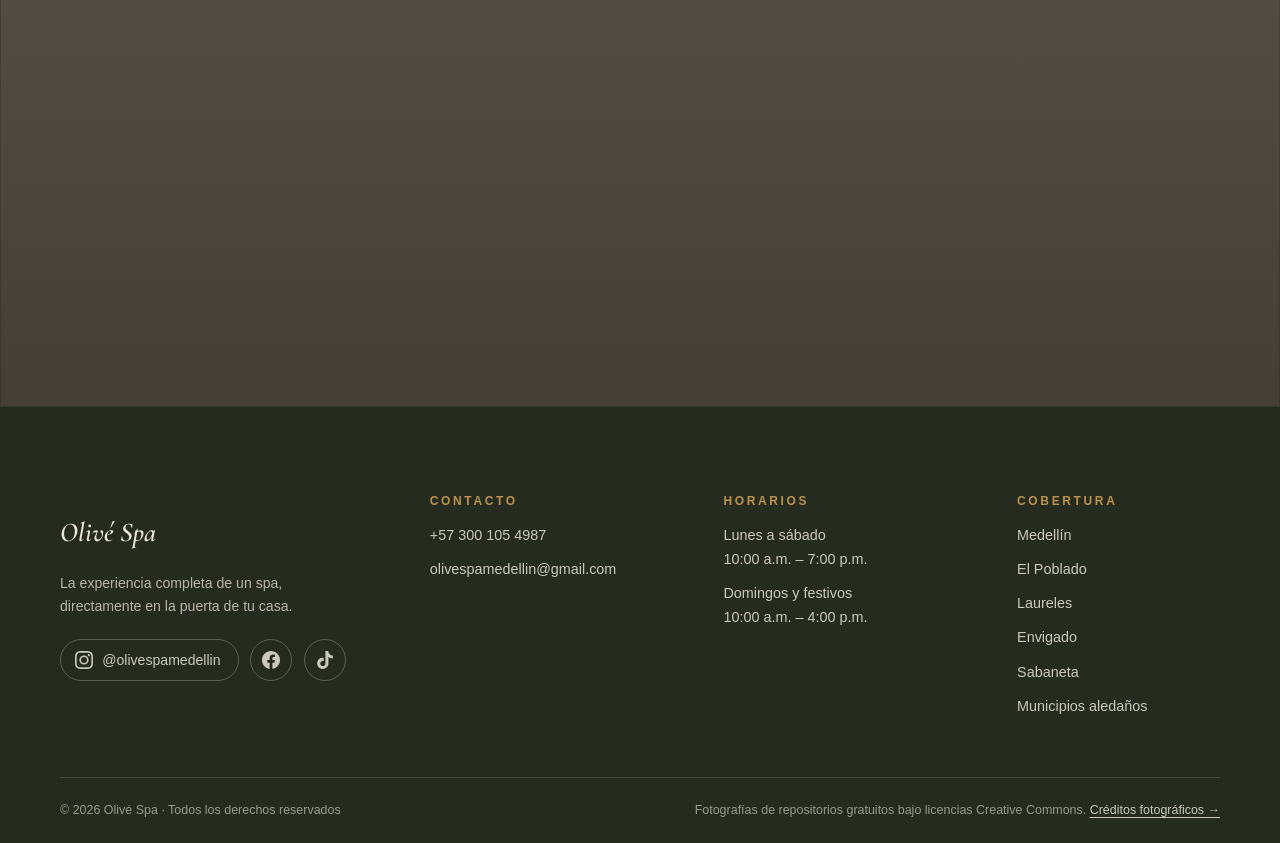
==== commit 23a06571: "Quita «a domicilio» y pone TikTok arriba junto a Instagram - Sin «a domicilio» en la portada, la cin" ====
--- a/index.html
+++ b/index.html
@@ -21,7 +21,7 @@
   <link rel="stylesheet" href="https://fonts.googleapis.com/css2?family=Cormorant+Garamond:ital,wght@0,400;0,500;0,600;1,400;1,500&family=Montserrat:wght@300;400;500;600&display=swap" />
 
   <link rel="preload" as="image" href="assets/img/hero-masaje.jpg" fetchpriority="high" />
-  <link rel="stylesheet" href="styles.css?v=2026102801" />
+  <link rel="stylesheet" href="styles.css?v=2026110401" />
 </head>
 <body>
   <a class="skip-link" href="#main">Saltar al contenido</a>
@@ -31,7 +31,6 @@
     <div class="nav-inner">
       <a class="nav-brand" href="#inicio">
         <span class="nav-brand-name">Olivé Spa</span>
-        <span class="nav-brand-tag">experiencia a domicilio</span>
       </a>
       <nav class="nav-links" data-nav-links aria-label="Navegación principal">
         <a href="#nosotros">Nosotros</a>
@@ -41,7 +40,10 @@
         <a href="#postquirurgico">Post-quirúrgico</a>
         <a href="#contacto">Contacto</a>
       </nav>
-      <a class="nav-red" href="https://www.instagram.com/olivespamedellin/" target="_blank" rel="noopener" aria-label="Instagram de Olivé Spa"><svg viewBox="0 0 24 24" width="20" height="20" aria-hidden="true"><path fill="currentColor" d="M12 2.2c3.2 0 3.6 0 4.85.07 1.17.05 1.8.25 2.23.41.56.22.96.48 1.38.9.42.42.68.82.9 1.38.16.42.36 1.06.41 2.23.06 1.26.07 1.64.07 4.85s0 3.6-.07 4.85c-.05 1.17-.25 1.8-.41 2.23-.22.56-.48.96-.9 1.38-.42.42-.82.68-1.38.9-.42.16-1.06.36-2.23.41-1.26.06-1.64.07-4.85.07s-3.6 0-4.85-.07c-1.17-.05-1.8-.25-2.23-.41a3.72 3.72 0 0 1-1.38-.9 3.72 3.72 0 0 1-.9-1.38c-.16-.42-.36-1.06-.41-2.23C2.2 15.6 2.2 15.2 2.2 12s0-3.6.07-4.85c.05-1.17.25-1.8.41-2.23.22-.56.48-.96.9-1.38.42-.42.82-.68 1.38-.9.42-.16 1.06-.36 2.23-.41C8.4 2.2 8.8 2.2 12 2.2m0-2.2C8.74 0 8.33 0 7.05.07 5.78.13 4.9.33 4.14.63a5.9 5.9 0 0 0-2.13 1.38A5.9 5.9 0 0 0 .63 4.14C.33 4.9.13 5.78.07 7.05 0 8.33 0 8.74 0 12s0 3.67.07 4.95c.06 1.27.26 2.15.56 2.91.31.79.72 1.46 1.38 2.13a5.9 5.9 0 0 0 2.13 1.38c.76.3 1.64.5 2.91.56C8.33 24 8.74 24 12 24s3.67 0 4.95-.07c1.27-.06 2.15-.26 2.91-.56a5.9 5.9 0 0 0 2.13-1.38 5.9 5.9 0 0 0 1.38-2.13c.3-.76.5-1.64.56-2.91.07-1.28.07-1.69.07-4.95s0-3.67-.07-4.95c-.06-1.27-.26-2.15-.56-2.91a5.9 5.9 0 0 0-1.38-2.13A5.9 5.9 0 0 0 19.86.63c-.76-.3-1.64-.5-2.91-.56C15.67 0 15.26 0 12 0Zm0 5.84A6.16 6.16 0 1 0 18.16 12 6.16 6.16 0 0 0 12 5.84Zm0 10.15A4 4 0 1 1 16 12a4 4 0 0 1-4 4Zm7.85-10.4a1.44 1.44 0 1 1-1.44-1.44 1.44 1.44 0 0 1 1.44 1.44Z"/></svg></a>
+      <div class="nav-redes">
+        <a class="nav-red" href="https://www.instagram.com/olivespamedellin/" target="_blank" rel="noopener" aria-label="Instagram de Olivé Spa"><svg viewBox="0 0 24 24" width="20" height="20" aria-hidden="true"><path fill="currentColor" d="M12 2.2c3.2 0 3.6 0 4.85.07 1.17.05 1.8.25 2.23.41.56.22.96.48 1.38.9.42.42.68.82.9 1.38.16.42.36 1.06.41 2.23.06 1.26.07 1.64.07 4.85s0 3.6-.07 4.85c-.05 1.17-.25 1.8-.41 2.23-.22.56-.48.96-.9 1.38-.42.42-.82.68-1.38.9-.42.16-1.06.36-2.23.41-1.26.06-1.64.07-4.85.07s-3.6 0-4.85-.07c-1.17-.05-1.8-.25-2.23-.41a3.72 3.72 0 0 1-1.38-.9 3.72 3.72 0 0 1-.9-1.38c-.16-.42-.36-1.06-.41-2.23C2.2 15.6 2.2 15.2 2.2 12s0-3.6.07-4.85c.05-1.17.25-1.8.41-2.23.22-.56.48-.96.9-1.38.42-.42.82-.68 1.38-.9.42-.16 1.06-.36 2.23-.41C8.4 2.2 8.8 2.2 12 2.2m0-2.2C8.74 0 8.33 0 7.05.07 5.78.13 4.9.33 4.14.63a5.9 5.9 0 0 0-2.13 1.38A5.9 5.9 0 0 0 .63 4.14C.33 4.9.13 5.78.07 7.05 0 8.33 0 8.74 0 12s0 3.67.07 4.95c.06 1.27.26 2.15.56 2.91.31.79.72 1.46 1.38 2.13a5.9 5.9 0 0 0 2.13 1.38c.76.3 1.64.5 2.91.56C8.33 24 8.74 24 12 24s3.67 0 4.95-.07c1.27-.06 2.15-.26 2.91-.56a5.9 5.9 0 0 0 2.13-1.38 5.9 5.9 0 0 0 1.38-2.13c.3-.76.5-1.64.56-2.91.07-1.28.07-1.69.07-4.95s0-3.67-.07-4.95c-.06-1.27-.26-2.15-.56-2.91a5.9 5.9 0 0 0-1.38-2.13A5.9 5.9 0 0 0 19.86.63c-.76-.3-1.64-.5-2.91-.56C15.67 0 15.26 0 12 0Zm0 5.84A6.16 6.16 0 1 0 18.16 12 6.16 6.16 0 0 0 12 5.84Zm0 10.15A4 4 0 1 1 16 12a4 4 0 0 1-4 4Zm7.85-10.4a1.44 1.44 0 1 1-1.44-1.44 1.44 1.44 0 0 1 1.44 1.44Z"/></svg></a>
+        <a class="nav-red" href="https://www.tiktok.com/@olivespamedellin" target="_blank" rel="noopener" aria-label="TikTok de Olivé Spa"><svg viewBox="0 0 24 24" width="20" height="20" aria-hidden="true"><path fill="currentColor" d="M12.53.02C13.84 0 15.14.01 16.44 0c.08 1.53.63 3.09 1.75 4.17 1.12 1.11 2.7 1.62 4.24 1.79v4.03c-1.44-.05-2.89-.35-4.2-.97-.57-.26-1.1-.59-1.62-.93-.01 2.92.01 5.84-.02 8.75-.08 1.4-.54 2.79-1.35 3.94-1.31 1.92-3.58 3.17-5.91 3.21-1.43.08-2.86-.31-4.08-1.03-2.02-1.19-3.44-3.37-3.65-5.71-.02-.5-.03-1-.01-1.49.18-1.9 1.12-3.72 2.58-4.96 1.66-1.44 3.98-2.13 6.15-1.72.02 1.48-.04 2.96-.04 4.44-.99-.32-2.15-.23-3.02.37-.63.41-1.11 1.04-1.36 1.75-.21.51-.15 1.07-.14 1.61.24 1.64 1.82 3.02 3.5 2.87 1.12-.01 2.19-.66 2.77-1.61.19-.33.4-.67.41-1.06.1-1.79.06-3.57.07-5.36.01-4.03-.01-8.05.02-12.07z"/></svg></a>
+      </div>
       <a class="btn btn-primary nav-cta" href="https://wa.me/573001054987?text=Hola%2C%20Oliv%C3%A9%20Spa%20%F0%9F%8C%BF%20Quiero%20reservar%20una%20experiencia%20de%20spa%20a%20domicilio." target="_blank" rel="noopener">Reservar</a>
       <button class="nav-burger" data-burger aria-label="Abrir menú" aria-expanded="false">
         <span></span><span></span><span></span>
@@ -56,7 +58,7 @@
       <svg class="squiggle squiggle-hero" viewBox="0 0 120 24" aria-hidden="true"><path d="M2 20 L18 4 L34 20 L50 4 L66 20 L82 4 L98 20 L114 4" fill="none" stroke="currentColor" stroke-width="4" stroke-linecap="round" stroke-linejoin="round"/></svg>
       <div class="hero-inner">
         <div class="hero-copy">
-          <p class="kicker reveal">Spa a domicilio · Medellín y el Valle de Aburrá</p>
+          <p class="kicker reveal">Spa en Medellín y el Valle de Aburrá</p>
           <h1 class="hero-title reveal">Vive la relajación,<br /><em>donde te encuentres.</em></h1>
           <p class="hero-sub reveal">Llevamos el spa hasta la puerta de tu casa: terapeutas certificados, aromas, música y todo lo necesario para que solo te ocupes de disfrutar.</p>
           <p class="hero-tagline reveal">Paz, sabiduría y renovación — donde el cuerpo, la mente y el alma encuentran armonía.</p>
@@ -83,9 +85,9 @@
 
     <!-- ============================ MARQUEE ============================ -->
     <div class="marquee" aria-hidden="true">
-      <div class="marquee-track">
-        <span>Masajes de relajación</span><i>✿</i><span>Tratamientos faciales</span><i>✿</i><span>Programas spa en pareja</span><i>✿</i><span>Post-quirúrgico</span><i>✿</i><span>A domicilio</span><i>✿</i>
-        <span>Masajes de relajación</span><i>✿</i><span>Tratamientos faciales</span><i>✿</i><span>Programas spa en pareja</span><i>✿</i><span>Post-quirúrgico</span><i>✿</i><span>A domicilio</span><i>✿</i>
+      <div class="marquee-track" style="animation-duration: 72s">
+        <span>Masajes de relajación</span><i>✿</i><span>Tratamientos faciales</span><i>✿</i><span>Programas spa en pareja</span><i>✿</i><span>Post-quirúrgico</span><i>✿</i><span>Masajes de relajación</span><i>✿</i><span>Tratamientos faciales</span><i>✿</i><span>Programas spa en pareja</span><i>✿</i><span>Post-quirúrgico</span><i>✿</i><span>Masajes de relajación</span><i>✿</i><span>Tratamientos faciales</span><i>✿</i><span>Programas spa en pareja</span><i>✿</i><span>Post-quirúrgico</span><i>✿</i>
+        <span>Masajes de relajación</span><i>✿</i><span>Tratamientos faciales</span><i>✿</i><span>Programas spa en pareja</span><i>✿</i><span>Post-quirúrgico</span><i>✿</i><span>Masajes de relajación</span><i>✿</i><span>Tratamientos faciales</span><i>✿</i><span>Programas spa en pareja</span><i>✿</i><span>Post-quirúrgico</span><i>✿</i><span>Masajes de relajación</span><i>✿</i><span>Tratamientos faciales</span><i>✿</i><span>Programas spa en pareja</span><i>✿</i><span>Post-quirúrgico</span><i>✿</i>
       </div>
     </div>
 
@@ -142,7 +144,7 @@
           </ul>
         </div>
         <div class="section-cta reveal">
-          <a class="btn btn-primary" href="https://wa.me/573001054987?text=Hola%2C%20Oliv%C3%A9%20Spa%20%F0%9F%8C%BF%20Quiero%20reservar%20un%20masaje%20a%20domicilio." target="_blank" rel="noopener">Reservar un masaje</a>
+          <a class="btn btn-primary" href="https://wa.me/573001054987?text=Hola%2C%20Oliv%C3%A9%20Spa%20%F0%9F%8C%BF%20Quiero%20reservar%20un%20masaje." target="_blank" rel="noopener">Reservar un masaje</a>
         </div>
       </div>
     </section>
@@ -351,7 +353,6 @@
       <div class="footer-brand">
         <img class="footer-logo-mark" src="assets/brand/olive-spa-logo.png" alt="" aria-hidden="true" loading="lazy" decoding="async" />
         <p class="footer-logo">Olivé Spa</p>
-        <p class="footer-tag">Experiencia a domicilio</p>
         <p class="footer-mission">La experiencia completa de un spa, directamente en la puerta de tu casa.</p>
         <div class="footer-social">
           <a class="red-usuario" href="https://www.instagram.com/olivespamedellin/" target="_blank" rel="noopener" aria-label="Instagram de Olivé Spa: @olivespamedellin"><svg viewBox="0 0 24 24" width="18" height="18" aria-hidden="true"><path fill="currentColor" d="M12 2.2c3.2 0 3.6 0 4.85.07 1.17.05 1.8.25 2.23.41.56.22.96.48 1.38.9.42.42.68.82.9 1.38.16.42.36 1.06.41 2.23.06 1.26.07 1.64.07 4.85s0 3.6-.07 4.85c-.05 1.17-.25 1.8-.41 2.23-.22.56-.48.96-.9 1.38-.42.42-.82.68-1.38.9-.42.16-1.06.36-2.23.41-1.26.06-1.64.07-4.85.07s-3.6 0-4.85-.07c-1.17-.05-1.8-.25-2.23-.41a3.72 3.72 0 0 1-1.38-.9 3.72 3.72 0 0 1-.9-1.38c-.16-.42-.36-1.06-.41-2.23C2.2 15.6 2.2 15.2 2.2 12s0-3.6.07-4.85c.05-1.17.25-1.8.41-2.23.22-.56.48-.96.9-1.38.42-.42.82-.68 1.38-.9.42-.16 1.06-.36 2.23-.41C8.4 2.2 8.8 2.2 12 2.2m0-2.2C8.74 0 8.33 0 7.05.07 5.78.13 4.9.33 4.14.63a5.9 5.9 0 0 0-2.13 1.38A5.9 5.9 0 0 0 .63 4.14C.33 4.9.13 5.78.07 7.05 0 8.33 0 8.74 0 12s0 3.67.07 4.95c.06 1.27.26 2.15.56 2.91.31.79.72 1.46 1.38 2.13a5.9 5.9 0 0 0 2.13 1.38c.76.3 1.64.5 2.91.56C8.33 24 8.74 24 12 24s3.67 0 4.95-.07c1.27-.06 2.15-.26 2.91-.56a5.9 5.9 0 0 0 2.13-1.38 5.9 5.9 0 0 0 1.38-2.13c.3-.76.5-1.64.56-2.91.07-1.28.07-1.69.07-4.95s0-3.67-.07-4.95c-.06-1.27-.26-2.15-.56-2.91a5.9 5.9 0 0 0-1.38-2.13A5.9 5.9 0 0 0 19.86.63c-.76-.3-1.64-.5-2.91-.56C15.67 0 15.26 0 12 0Zm0 5.84A6.16 6.16 0 1 0 18.16 12 6.16 6.16 0 0 0 12 5.84Zm0 10.15A4 4 0 1 1 16 12a4 4 0 0 1-4 4Zm7.85-10.4a1.44 1.44 0 1 1-1.44-1.44 1.44 1.44 0 0 1 1.44 1.44Z"/></svg><span>@olivespamedellin</span></a>
@@ -398,6 +399,6 @@
 
   <script defer src="lib/gsap.min.js"></script>
   <script defer src="lib/ScrollTrigger.min.js"></script>
-  <script defer src="main.js?v=2026102801"></script>
+  <script defer src="main.js?v=2026110401"></script>
 </body>
 </html>
--- a/styles.css
+++ b/styles.css
@@ -0,0 +1,1290 @@
+/* =============================================================
+   1. Tokens
+   ============================================================= */
+:root {
+  --bg:        #f7f2e9;   /* crema cálida */
+  --bg-2:      #efe6d4;   /* arena */
+  --paper:     #fffdf8;
+  --sage:      #dde5cf;   /* salvia claro (paneles) */
+  --sage-2:    #c9d6b6;
+  --ink:       #2c2a22;
+  --ink-soft:  #4b4839;
+  --ink-mute:  #837e6c;
+  --accent:    #6f6b3f;   /* verde oliva (rama del logo) */
+  --accent-2:  #b9924f;   /* dorado del logo */
+  --line:      rgba(44, 42, 34, 0.14);
+  --wa:        #25d366;
+
+  --serif: "Cormorant Garamond", Georgia, serif;
+  --sans:  "Montserrat", "Segoe UI", sans-serif;
+
+  --ease-out:  cubic-bezier(0.16, 1, 0.3, 1);
+  --ease-soft: cubic-bezier(0.25, 0.46, 0.45, 0.94);
+
+  --radius-lg: 32px;
+  --nav-h: 78px;
+}
+
+/* =============================================================
+   2. Reset & base
+   ============================================================= */
+*, *::before, *::after { box-sizing: border-box; margin: 0; }
+html {
+  -webkit-text-size-adjust: 100%;
+  overflow-x: clip;
+  scroll-behavior: smooth;
+}
+@media (prefers-reduced-motion: reduce) {
+  html { scroll-behavior: auto; }
+}
+body {
+  font-family: var(--sans);
+  font-size: 16px;
+  font-weight: 400;
+  line-height: 1.65;
+  color: var(--ink);
+  background: var(--bg);
+  -webkit-font-smoothing: antialiased;
+  text-rendering: optimizeLegibility;
+  overflow-x: clip;
+  overscroll-behavior-y: none;
+}
+img, svg, video { display: block; max-width: 100%; }
+img { height: auto; }
+button { font: inherit; color: inherit; cursor: pointer; border: 0; background: none; }
+a { color: inherit; text-decoration: none; }
+p { text-wrap: pretty; }
+h1, h2, h3, h4 { text-wrap: balance; line-height: 1.06; letter-spacing: -0.01em; }
+ul, ol { list-style: none; padding: 0; }
+::selection { background: var(--accent); color: var(--paper); }
+:focus-visible {
+  outline: 2px solid var(--accent);
+  outline-offset: 3px;
+  border-radius: 4px;
+}
+.skip-link {
+  position: fixed; top: -100px; left: 1rem;
+  padding: .6rem 1rem; background: var(--ink); color: var(--paper);
+  z-index: 9999; border-radius: 8px; font-weight: 500;
+}
+.skip-link:focus { top: 1rem; }
+
+/* =============================================================
+   3. Utilities
+   ============================================================= */
+.container {
+  width: min(1160px, 92vw);
+  margin-inline: auto;
+}
+.section { padding-block: clamp(4rem, 9vw, 7.5rem); }
+.section-sage { background: var(--sage); }
+.section-sand { background: var(--bg-2); }
+
+.kicker {
+  font-size: 0.72rem;
+  font-weight: 600;
+  letter-spacing: 0.28em;
+  text-transform: uppercase;
+  color: var(--accent);
+  margin-bottom: 1.1rem;
+}
+.section-title {
+  font-family: var(--serif);
+  font-weight: 500;
+  font-size: clamp(2.1rem, 4.6vw, 3.4rem);
+  color: var(--ink);
+}
+.section-title em {
+  font-style: italic;
+  color: var(--accent);
+}
+.section-sub {
+  max-width: 58ch;
+  margin-top: 1rem;
+  color: var(--ink-soft);
+}
+.section-head { margin-bottom: clamp(2.2rem, 5vw, 3.6rem); }
+.section-head .section-sub { margin-inline: 0; }
+.lead {
+  font-size: 1.08rem;
+  color: var(--ink-soft);
+  margin-top: 1.2rem;
+}
+.gift {
+  display: inline-block;
+  margin-top: 1.2rem;
+  padding: 0.55rem 1.1rem;
+  background: rgba(185, 146, 79, 0.12);
+  border: 1px dashed var(--accent-2);
+  border-radius: 999px;
+  font-size: 0.86rem;
+  color: var(--ink-soft);
+}
+.section-cta { margin-top: 2.6rem; text-align: center; }
+
+/* =============================================================
+   4. Buttons & chips
+   ============================================================= */
+.btn {
+  display: inline-flex;
+  align-items: center;
+  gap: 0.55rem;
+  padding: 0.85rem 1.7rem;
+  border-radius: 999px;
+  font-weight: 500;
+  font-size: 0.92rem;
+  letter-spacing: 0.02em;
+  transition: transform 0.35s var(--ease-out), box-shadow 0.35s var(--ease-out), background 0.35s var(--ease-out), color 0.35s var(--ease-out);
+}
+.btn:hover { transform: translateY(-2px); }
+.btn-primary {
+  background: var(--accent);
+  color: var(--paper);
+  box-shadow: 0 10px 24px rgba(111, 107, 63, 0.35);
+}
+.btn-primary:hover { background: #57532f; box-shadow: 0 14px 30px rgba(111, 107, 63, 0.45); }
+.btn-ghost {
+  border: 1px solid var(--line);
+  color: var(--ink-soft);
+  background: transparent;
+}
+.btn-ghost:hover { border-color: var(--accent); color: var(--accent); }
+.btn-light {
+  background: var(--paper);
+  color: var(--ink);
+  box-shadow: 0 10px 26px rgba(0, 0, 0, 0.28);
+}
+.btn-light:hover { background: #fff; }
+.btn-outline-light {
+  border: 1px solid rgba(255, 253, 248, 0.55);
+  color: var(--paper);
+}
+.btn-outline-light:hover { background: rgba(255, 253, 248, 0.12); }
+.chip {
+  display: inline-block;
+  padding: 0.45rem 1rem;
+  border: 1px solid var(--line);
+  border-radius: 999px;
+  font-size: 0.78rem;
+  color: var(--ink-mute);
+  background: rgba(255, 253, 248, 0.65);
+}
+
+/* =============================================================
+   5. Nav
+   ============================================================= */
+.nav {
+  position: fixed;
+  inset-inline: 0;
+  top: 0;
+  z-index: 100;
+  transition: background 0.4s var(--ease-soft), box-shadow 0.4s var(--ease-soft);
+}
+.nav.is-solid {
+  background: rgba(247, 242, 233, 0.92);
+  backdrop-filter: blur(14px);
+  -webkit-backdrop-filter: blur(14px);
+  box-shadow: 0 1px 0 var(--line);
+}
+.nav-inner {
+  width: min(1240px, 94vw);
+  margin-inline: auto;
+  height: var(--nav-h);
+  display: flex;
+  align-items: center;
+  gap: 2rem;
+}
+.nav-brand { display: flex; flex-direction: column; line-height: 1.1; }
+.nav-brand-name {
+  font-family: var(--serif);
+  font-style: italic;
+  font-weight: 600;
+  font-size: 1.45rem;
+  color: var(--ink);
+}
+.nav-brand-tag {
+  font-size: 0.6rem;
+  letter-spacing: 0.3em;
+  text-transform: uppercase;
+  color: var(--accent-2);
+}
+.nav-links {
+  display: none;
+  margin-left: auto;
+  gap: 1.7rem;
+}
+.nav-links a {
+  font-size: 0.85rem;
+  font-weight: 500;
+  color: var(--ink-soft);
+  position: relative;
+  padding-block: 0.3rem;
+  white-space: nowrap;
+}
+.nav-links a::after {
+  content: "";
+  position: absolute;
+  left: 0; bottom: 0;
+  width: 100%; height: 1.5px;
+  background: var(--accent);
+  transform: scaleX(0);
+  transform-origin: right;
+  transition: transform 0.4s var(--ease-out);
+}
+.nav-links a:hover::after { transform: scaleX(1); transform-origin: left; }
+.nav-cta { display: none; margin-left: 0.4rem; padding: 0.65rem 1.4rem; }
+/* Íconos de redes (Instagram, TikTok…), junto al botón de reservar o al menú del celular */
+.nav-redes {
+  margin-left: auto;
+  flex-shrink: 0;
+  display: flex;
+  align-items: center;
+}
+.nav-red {
+  display: inline-flex;
+  align-items: center;
+  justify-content: center;
+  width: 40px;
+  height: 40px;
+  border-radius: 50%;
+  color: var(--ink-soft);
+  transition: color 0.3s var(--ease-out), background 0.3s var(--ease-out);
+}
+.nav-red:hover { color: var(--accent); background: rgba(111, 107, 63, 0.1); }
+.nav-redes ~ .nav-burger { margin-left: -1.4rem; }
+.nav-burger {
+  margin-left: auto;
+  display: inline-flex;
+  flex-direction: column;
+  gap: 5px;
+  padding: 0.6rem;
+}
+.nav-burger span {
+  width: 24px; height: 2px;
+  background: var(--ink);
+  transition: transform 0.35s var(--ease-out), opacity 0.35s var(--ease-out);
+}
+.nav.is-open .nav-burger span:nth-child(1) { transform: translateY(7px) rotate(45deg); }
+.nav.is-open .nav-burger span:nth-child(2) { opacity: 0; }
+.nav.is-open .nav-burger span:nth-child(3) { transform: translateY(-7px) rotate(-45deg); }
+
+@media (min-width: 960px) {
+  .nav-links { display: flex; }
+  .nav-redes { margin-left: -0.9rem; }
+  .nav-cta { display: inline-flex; }
+  .nav-burger { display: none; }
+}
+/* Pantallas medianas: menos espacio entre enlaces para que todo quepa en una línea */
+@media (min-width: 960px) and (max-width: 1199px) {
+  .nav-inner { gap: 1.1rem; }
+  .nav-links { gap: 1.15rem; }
+  .nav-redes { margin-left: -0.4rem; }
+}
+@media (max-width: 959px) {
+  .nav.is-open { background: var(--bg); box-shadow: 0 1px 0 var(--line); }
+  .nav.is-open .nav-links {
+    display: flex;
+    position: absolute;
+    top: var(--nav-h);
+    inset-inline: 0;
+    flex-direction: column;
+    gap: 0;
+    background: var(--bg);
+    padding: 0.6rem 4vw 1.6rem;
+    box-shadow: 0 24px 30px rgba(44, 42, 34, 0.12);
+  }
+  .nav.is-open .nav-links a {
+    padding: 0.85rem 0;
+    border-bottom: 1px solid var(--line);
+    font-size: 1rem;
+  }
+}
+
+/* =============================================================
+   6. Hero
+   ============================================================= */
+.hero {
+  position: relative;
+  padding-top: calc(var(--nav-h) + clamp(2rem, 6vw, 4.5rem));
+  padding-bottom: clamp(3rem, 7vw, 5.5rem);
+}
+.hero-blob {
+  position: absolute;
+  top: -18%; right: -12%;
+  width: clamp(340px, 46vw, 700px);
+  aspect-ratio: 1;
+  background: var(--sage);
+  border-radius: 38% 62% 55% 45% / 45% 40% 60% 55%;
+  z-index: -1;
+  animation: blobDrift 18s ease-in-out infinite alternate;
+}
+@keyframes blobDrift {
+  from { border-radius: 38% 62% 55% 45% / 45% 40% 60% 55%; transform: rotate(0deg); }
+  to   { border-radius: 55% 45% 40% 60% / 50% 55% 45% 50%; transform: rotate(8deg); }
+}
+.squiggle {
+  width: 74px;
+  color: var(--accent);
+  opacity: 0.75;
+}
+.squiggle-hero {
+  position: absolute;
+  left: 4vw;
+  bottom: clamp(1rem, 4vw, 3rem);
+}
+.hero-inner {
+  width: min(1160px, 92vw);
+  margin-inline: auto;
+  display: grid;
+  gap: 3rem;
+  align-items: center;
+}
+.hero-title {
+  font-family: var(--serif);
+  font-weight: 500;
+  font-size: clamp(2.7rem, 6.4vw, 4.6rem);
+  max-width: 16ch;
+}
+.hero-title em { font-style: italic; color: var(--accent); }
+.hero-sub {
+  margin-top: 1.4rem;
+  max-width: 46ch;
+  font-size: 1.02rem;
+  color: var(--ink-soft);
+}
+.hero-tagline {
+  margin-top: 0.9rem;
+  font-family: var(--serif);
+  font-style: italic;
+  font-size: 1.05rem;
+  color: var(--accent);
+  max-width: 42ch;
+}
+.hero-actions {
+  display: flex;
+  flex-wrap: wrap;
+  gap: 0.9rem;
+  margin-top: 2.1rem;
+}
+.hero-chips {
+  display: flex;
+  flex-wrap: wrap;
+  gap: 0.6rem;
+  margin-top: 1.6rem;
+}
+.hero-media { position: relative; }
+.hero-figure {
+  border-radius: var(--radius-lg) var(--radius-lg) 46% 46% / var(--radius-lg) var(--radius-lg) 30% 30%;
+  overflow: hidden;
+  box-shadow: 0 30px 60px rgba(44, 42, 34, 0.18);
+  border: 6px solid var(--paper);
+}
+.hero-figure img {
+  width: 100%;
+  aspect-ratio: 5 / 4;
+  object-fit: cover;
+  transition: transform 1.2s var(--ease-out);
+}
+.hero-figure:hover img { transform: scale(1.05); }
+.hero-dots {
+  position: absolute;
+  bottom: -18px; left: -14px;
+  display: flex;
+  gap: 8px;
+}
+.hero-dots span {
+  width: 14px; height: 18px;
+  background: var(--accent);
+  opacity: 0.55;
+  border-radius: 50% 50% 50% 0;
+  transform: rotate(-25deg);
+}
+.hero-dots span:nth-child(2) { opacity: 0.35; }
+.hero-dots span:nth-child(3) { opacity: 0.2; }
+
+@media (min-width: 960px) {
+  .hero-inner { grid-template-columns: 1.05fr 0.95fr; }
+}
+
+/* =============================================================
+   7. Marquee
+   ============================================================= */
+.marquee {
+  overflow: hidden;
+  border-block: 1px solid var(--line);
+  background: var(--paper);
+  padding-block: 0.9rem;
+}
+.marquee-track {
+  display: flex;
+  align-items: center;
+  gap: 2.4rem;
+  width: max-content;
+  animation: marquee 30s linear infinite;
+}
+.marquee-track span {
+  font-family: var(--serif);
+  font-style: italic;
+  font-size: 1.15rem;
+  color: var(--ink-soft);
+  white-space: nowrap;
+}
+.marquee-track i {
+  font-style: normal;
+  color: var(--accent-2);
+  font-size: 0.8rem;
+}
+@keyframes marquee {
+  to { transform: translateX(-50%); }
+}
+
+/* =============================================================
+   8. Nosotros
+   ============================================================= */
+.about-grid {
+  display: grid;
+  gap: 3rem;
+  align-items: center;
+}
+.about-media { position: relative; }
+.about-figure {
+  border-radius: 50% 50% var(--radius-lg) var(--radius-lg) / 42% 42% var(--radius-lg) var(--radius-lg);
+  overflow: hidden;
+  border: 6px solid var(--paper);
+  box-shadow: 0 24px 50px rgba(44, 42, 34, 0.14);
+}
+.about-figure img {
+  width: 100%;
+  aspect-ratio: 4 / 5;
+  object-fit: cover;
+}
+.squiggle-about {
+  position: absolute;
+  right: -10px;
+  bottom: -14px;
+}
+.stats {
+  display: grid;
+  grid-template-columns: repeat(3, 1fr);
+  gap: 1.5rem 2rem;
+  margin-top: 2.2rem;
+}
+.stats strong {
+  display: block;
+  font-family: var(--serif);
+  font-size: clamp(2.1rem, 3.4vw, 2.9rem);
+  font-weight: 600;
+  color: var(--accent);
+  line-height: 1;
+}
+.stats li.plus strong::after { content: "+"; color: var(--accent-2); }
+.stats span {
+  font-size: 0.8rem;
+  letter-spacing: 0.06em;
+  text-transform: uppercase;
+  color: var(--ink-mute);
+}
+.about-coverage {
+  margin-top: 2rem;
+  font-family: var(--serif);
+  font-style: italic;
+  font-size: 1.1rem;
+  color: var(--accent);
+}
+@media (min-width: 960px) {
+  .about-grid { grid-template-columns: 0.85fr 1.15fr; }
+}
+@media (max-width: 959px) {
+  .about-media { max-width: 380px; }
+}
+
+/* =============================================================
+   9. Menú de masajes
+   ============================================================= */
+.menu-grid {
+  display: grid;
+  gap: 0.4rem 4rem;
+}
+.menu-list li {
+  padding-block: 0.95rem;
+  border-bottom: 1px solid rgba(44, 42, 34, 0.1);
+}
+.menu-row {
+  display: flex;
+  align-items: baseline;
+  gap: 0.7rem;
+}
+.menu-desc {
+  margin-top: 0.35rem;
+  font-size: 0.86rem;
+  color: var(--ink-soft);
+}
+.menu-name {
+  font-weight: 500;
+  font-size: 0.95rem;
+  color: var(--ink);
+}
+.menu-dots {
+  flex: 1;
+  border-bottom: 1px dotted rgba(44, 42, 34, 0.35);
+  transform: translateY(-4px);
+  min-width: 24px;
+}
+.menu-price {
+  font-family: var(--serif);
+  font-weight: 600;
+  font-size: 1.08rem;
+  color: var(--ink-soft);
+  white-space: nowrap;
+}
+.tag {
+  display: inline-block;
+  margin-left: 0.5rem;
+  padding: 0.1rem 0.6rem;
+  background: var(--accent-2);
+  color: var(--paper);
+  border-radius: 999px;
+  font-style: normal;
+  font-size: 0.62rem;
+  font-weight: 600;
+  letter-spacing: 0.08em;
+  text-transform: uppercase;
+  vertical-align: middle;
+}
+@media (min-width: 960px) {
+  .menu-grid { grid-template-columns: 1fr 1fr; }
+}
+
+/* =============================================================
+   10. Faciales (split)
+   ============================================================= */
+.split-grid {
+  display: grid;
+  gap: 3rem;
+  align-items: center;
+}
+.split-media { position: relative; }
+.split-figure {
+  border-radius: var(--radius-lg);
+  overflow: hidden;
+  border: 6px solid var(--paper);
+  box-shadow: 0 24px 50px rgba(44, 42, 34, 0.14);
+}
+.split-figure img {
+  width: 100%;
+  aspect-ratio: 4 / 5;
+  object-fit: cover;
+  transition: transform 1.2s var(--ease-out);
+}
+.split-figure:hover img { transform: scale(1.05); }
+.split-media .hero-dots { left: auto; right: -12px; }
+.feature-list { margin-top: 2rem; display: grid; gap: 1.6rem; }
+.feature-head {
+  display: flex;
+  align-items: baseline;
+  justify-content: space-between;
+  gap: 1rem;
+}
+.feature-head h3 {
+  font-family: var(--serif);
+  font-weight: 600;
+  font-size: 1.22rem;
+  color: var(--ink);
+}
+.feature-price {
+  font-family: var(--serif);
+  font-weight: 600;
+  font-size: 1.1rem;
+  color: var(--accent);
+  white-space: nowrap;
+}
+.feature-list p {
+  margin-top: 0.3rem;
+  font-size: 0.9rem;
+  color: var(--ink-soft);
+}
+.feature-list small {
+  display: inline-block;
+  margin-left: 0.4rem;
+  color: var(--accent-2);
+  font-weight: 600;
+  letter-spacing: 0.05em;
+}
+@media (min-width: 960px) {
+  .split-grid { grid-template-columns: 1.15fr 0.85fr; }
+}
+@media (max-width: 959px) {
+  .split-media { max-width: 420px; }
+}
+
+/* =============================================================
+   11. Programas
+   ============================================================= */
+.program-featured {
+  display: grid;
+  gap: 1.8rem;
+  margin-bottom: 1.8rem;
+}
+.program-grid {
+  display: grid;
+  gap: 1.8rem;
+}
+.program-card {
+  background: var(--paper);
+  border-radius: 24px;
+  padding: 1.8rem;
+  box-shadow: 0 14px 34px rgba(44, 42, 34, 0.08);
+  transition: transform 0.45s var(--ease-out), box-shadow 0.45s var(--ease-out);
+  display: flex;
+  flex-direction: column;
+  gap: 0.5rem;
+}
+.program-card:hover {
+  transform: translateY(-6px);
+  box-shadow: 0 26px 48px rgba(44, 42, 34, 0.14);
+}
+.program-card-photo { padding: 0; overflow: hidden; }
+.program-card-photo figure {
+  overflow: hidden;
+}
+.program-card-photo img {
+  width: 100%;
+  aspect-ratio: 16 / 9;
+  object-fit: cover;
+  object-position: center 40%;
+  transition: transform 1s var(--ease-out);
+}
+.program-card-photo:hover img { transform: scale(1.06); }
+.program-body { padding: 1.6rem 1.8rem 1.8rem; display: flex; flex-direction: column; gap: 0.5rem; }
+.program-top {
+  display: flex;
+  align-items: baseline;
+  justify-content: space-between;
+  gap: 1rem;
+}
+.program-top h3 {
+  font-family: var(--serif);
+  font-weight: 600;
+  font-size: 1.5rem;
+}
+.program-price {
+  font-family: var(--serif);
+  font-weight: 600;
+  font-size: 1.25rem;
+  color: var(--accent);
+  white-space: nowrap;
+}
+.program-price small { font-size: 0.75rem; color: var(--ink-mute); }
+.program-meta {
+  font-size: 0.74rem;
+  font-weight: 600;
+  letter-spacing: 0.16em;
+  text-transform: uppercase;
+  color: var(--accent-2);
+}
+.program-card > p:last-child,
+.program-body > p:last-child {
+  font-size: 0.92rem;
+  color: var(--ink-soft);
+}
+@media (min-width: 720px) {
+  .program-featured { grid-template-columns: 1fr 1fr; }
+  .program-grid { grid-template-columns: 1fr 1fr; }
+}
+@media (min-width: 1280px) {
+  .program-grid { grid-template-columns: repeat(2, 1fr); }
+}
+.program-card-wide { grid-column: 1 / -1; }
+
+/* Textos opcionales que se editan desde el panel (/tarifas): si quedan vacíos, no ocupan espacio */
+.menu-desc:empty,
+.program-meta:empty,
+.program-body > p:empty,
+.post-body > p:empty,
+.feature-body p > span:empty,
+.feature-body small:empty { display: none; }
+
+/* =============================================================
+   12. Post-quirúrgico
+   ============================================================= */
+.post-grid {
+  display: grid;
+  gap: 1.6rem;
+}
+.post-card {
+  position: relative;
+  border: 1px solid var(--line);
+  border-radius: 24px;
+  padding: 2rem 1.8rem;
+  background: var(--paper);
+  transition: transform 0.45s var(--ease-out), border-color 0.45s var(--ease-out);
+}
+.post-card:hover { transform: translateY(-5px); border-color: var(--accent); }
+.post-num {
+  display: inline-flex;
+  align-items: center;
+  justify-content: center;
+  width: 44px; height: 44px;
+  border: 1.5px solid var(--accent);
+  border-radius: 50%;
+  font-family: var(--serif);
+  font-weight: 600;
+  font-size: 1rem;
+  color: var(--accent);
+  margin-bottom: 1.1rem;
+}
+.post-card h3 {
+  font-family: var(--serif);
+  font-weight: 600;
+  font-size: 1.3rem;
+  margin-bottom: 0.5rem;
+}
+.post-card p { font-size: 0.9rem; color: var(--ink-soft); }
+.post-price {
+  display: inline-block;
+  margin-top: 1rem;
+  font-family: var(--serif);
+  font-weight: 600;
+  font-size: 1.15rem;
+  color: var(--accent);
+}
+@media (min-width: 960px) {
+  .post-grid { grid-template-columns: repeat(3, 1fr); }
+}
+
+/* =============================================================
+   12b. Fotos por servicio (hasta 3, editables desde /tarifas)
+   ============================================================= */
+.galeria:empty { display: none; }
+.galeria .media { cursor: zoom-in; }
+
+/* Un video dentro de una galería: su portada (o un fondo de marca) con un botón de play */
+.media-video {
+  display: block;
+  position: relative;
+  background: linear-gradient(135deg, var(--accent), var(--accent-2)) center / cover no-repeat;
+}
+.media-video::after,
+.video-card::after {
+  content: "";
+  position: absolute;
+  inset: 0;
+  margin: auto;
+  width: 46px;
+  height: 46px;
+  border-radius: 50%;
+  background: rgba(255, 253, 248, 0.94) url("data:image/svg+xml,%3Csvg xmlns='http://www.w3.org/2000/svg' viewBox='0 0 24 24'%3E%3Cpath fill='%236f6b3f' d='M8 5v14l11-7z'/%3E%3C/svg%3E") 55% 50% / 20px no-repeat;
+  box-shadow: 0 6px 18px rgba(0, 0, 0, 0.28);
+  transition: transform 0.3s var(--ease-out);
+}
+.media-video:not([style])::before,
+.video-card:not([style])::before {
+  content: attr(data-plataforma);
+  position: absolute;
+  left: 10px;
+  top: 8px;
+  color: rgba(255, 253, 248, 0.92);
+  font-size: 0.6rem;
+  font-weight: 600;
+  letter-spacing: 0.16em;
+  text-transform: uppercase;
+}
+
+/* Masajes y faciales: miniatura a la izquierda; si hay más fotos, un contador */
+.galeria-mini {
+  position: relative;
+  flex: 0 0 auto;
+  width: 64px;
+  height: 64px;
+  border-radius: 16px;
+  overflow: hidden;
+  box-shadow: 0 6px 16px rgba(44, 42, 34, 0.16);
+  cursor: zoom-in;
+}
+.galeria-mini .media { width: 100%; height: 100%; object-fit: cover; transition: transform 0.6s var(--ease-out); }
+.galeria-mini .media + .media { display: none; }
+.galeria-mini:hover .media { transform: scale(1.08); }
+.galeria-mini .media-video::before { display: none; }
+/* Las portadas de YouTube traen franjas negras arriba y abajo: se recortan */
+.galeria-mini .media-video[data-plataforma="youtube"],
+.video-card[data-plataforma="youtube"] { background-size: auto 134%; }
+.galeria-mini .media-video::after { width: 26px; height: 26px; background-size: 12px; }
+.galeria-mini[data-cantidad="2"]::after,
+.galeria-mini[data-cantidad="3"]::after {
+  position: absolute;
+  right: 4px;
+  bottom: 4px;
+  padding: 0 0.4rem;
+  border-radius: 999px;
+  background: rgba(44, 42, 34, 0.72);
+  color: #fff;
+  font-size: 0.62rem;
+  font-weight: 600;
+  line-height: 1.6;
+}
+.galeria-mini[data-cantidad="2"]::after { content: "+1"; }
+.galeria-mini[data-cantidad="3"]::after { content: "+2"; }
+.menu-list li { display: flex; align-items: center; gap: 0.9rem; }
+.menu-item { flex: 1; min-width: 0; }
+.feature-list li { display: flex; align-items: flex-start; gap: 1rem; }
+.feature-list .galeria-mini { width: 72px; height: 72px; margin-top: 0.15rem; }
+.feature-body { flex: 1; min-width: 0; }
+
+/* Programas y post-quirúrgico: portada que se desliza entre sus fotos */
+.galeria-portada {
+  display: flex;
+  overflow-x: auto;
+  overflow-y: hidden;
+  scroll-snap-type: x mandatory;
+  scrollbar-width: none;
+  overscroll-behavior-x: contain;
+}
+.galeria-portada::-webkit-scrollbar { display: none; }
+.galeria-portada .media,
+.program-card-photo .galeria-portada img {
+  flex: 0 0 100%;
+  width: 100%;
+  aspect-ratio: 16 / 9;
+  object-fit: cover;
+  scroll-snap-align: start;
+  transition: none;
+}
+.program-card-photo:hover .galeria-portada img { transform: none; }
+.galeria-puntos {
+  position: relative;
+  z-index: 2;
+  height: 0;
+  display: flex;
+  justify-content: center;
+  gap: 6px;
+  transform: translateY(-22px);
+}
+.galeria-puntos button {
+  width: 8px;
+  height: 8px;
+  padding: 0;
+  border-radius: 999px;
+  background: rgba(255, 253, 248, 0.7);
+  box-shadow: 0 1px 4px rgba(0, 0, 0, 0.35);
+  transition: width 0.3s var(--ease-out), background 0.3s;
+}
+.galeria-puntos button.activo { width: 20px; background: var(--paper); }
+.post-card-photo { padding: 0; overflow: hidden; }
+.post-body { padding: 1.8rem 1.8rem 2rem; }
+@media (min-width: 720px) {
+  .program-card-wide.program-card-photo { display: grid; grid-template-columns: 1fr 1fr; }
+  .program-card-wide .galeria-portada .media { aspect-ratio: auto; height: 100%; min-height: 280px; }
+}
+
+/* Franja de aviso o promoción (arriba, dentro del encabezado fijo) */
+.aviso {
+  padding: 0.45rem 1rem;
+  background: var(--accent);
+  color: var(--paper);
+  text-align: center;
+  font-size: 0.78rem;
+  font-weight: 500;
+  letter-spacing: 0.02em;
+  line-height: 1.4;
+}
+.con-aviso .hero { padding-top: calc(var(--nav-h) + var(--aviso-h, 2.2rem) + clamp(2rem, 6vw, 4.5rem)); }
+
+/* Sección de videos: tarjetas verticales iguales (el video se ve completo en el visor) */
+.videos-grid {
+  display: grid;
+  grid-template-columns: repeat(2, minmax(0, 1fr));
+  gap: clamp(0.8rem, 2.5vw, 1.4rem);
+}
+.video-card {
+  position: relative;
+  display: block;
+  width: 100%;
+  aspect-ratio: 4 / 5;
+  padding: 0;
+  border-radius: 20px;
+  overflow: hidden;
+  background: linear-gradient(135deg, var(--accent), var(--accent-2)) center / cover no-repeat;
+  box-shadow: 0 14px 34px rgba(44, 42, 34, 0.12);
+  transition: transform 0.45s var(--ease-out), box-shadow 0.45s var(--ease-out);
+}
+.video-card::after { width: 52px; height: 52px; background-size: 22px; }
+.video-card:hover { transform: translateY(-5px); box-shadow: 0 24px 44px rgba(44, 42, 34, 0.18); }
+.video-card:hover::after { transform: scale(1.08); }
+.video-titulo {
+  position: absolute;
+  left: 0;
+  right: 0;
+  bottom: 0;
+  padding: 2.4rem 0.85rem 0.8rem;
+  background: linear-gradient(transparent, rgba(20, 19, 15, 0.72));
+  color: var(--paper);
+  font-size: 0.8rem;
+  font-weight: 500;
+  line-height: 1.35;
+  text-align: left;
+}
+@media (max-width: 719px) {
+  .videos-grid > .video-card:only-child { grid-column: 1 / -1; justify-self: center; width: min(100%, 320px); }
+}
+@media (min-width: 720px) {
+  .videos-grid { grid-template-columns: repeat(auto-fit, minmax(210px, 260px)); justify-content: center; }
+  .video-card::after { width: 62px; height: 62px; background-size: 26px; }
+  .video-titulo { padding: 2.4rem 1rem 0.9rem; font-size: 0.9rem; }
+}
+
+/* Visor de fotos en grande */
+.visor {
+  position: fixed;
+  inset: 0;
+  z-index: 200;
+  display: grid;
+  place-items: center;
+  padding: 3.5rem 1rem 4.5rem;
+  background: rgba(20, 19, 15, 0.92);
+}
+.visor[hidden] { display: none; }
+.visor img[hidden], .visor iframe[hidden] { display: none; }
+.visor iframe {
+  width: min(960px, 100%);
+  aspect-ratio: 16 / 9;
+  border: 0;
+  border-radius: 12px;
+  background: #000;
+  box-shadow: 0 20px 60px rgba(0, 0, 0, 0.45);
+}
+.visor iframe.vertical { width: auto; height: min(80vh, 760px); max-width: 100%; aspect-ratio: 9 / 16; }
+.visor iframe.instagram { aspect-ratio: auto; width: min(420px, 100%); height: min(82vh, 760px); background: #fff; }
+.visor img {
+  max-width: min(1100px, 100%);
+  max-height: 100%;
+  object-fit: contain;
+  border-radius: 12px;
+  box-shadow: 0 20px 60px rgba(0, 0, 0, 0.45);
+}
+.visor-pie {
+  position: absolute;
+  left: 0;
+  right: 0;
+  bottom: 1.4rem;
+  text-align: center;
+  color: rgba(255, 253, 248, 0.85);
+  font-size: 0.85rem;
+}
+.visor button {
+  position: absolute;
+  display: grid;
+  place-items: center;
+  width: 46px;
+  height: 46px;
+  border-radius: 50%;
+  background: rgba(255, 253, 248, 0.14);
+  color: var(--paper);
+  font-size: 1.6rem;
+  line-height: 1;
+  transition: background 0.2s;
+}
+.visor button:hover { background: rgba(255, 253, 248, 0.26); }
+.visor-cerrar { top: 0.9rem; right: 0.9rem; }
+.visor-ant { left: 0.9rem; top: 50%; transform: translateY(-50%); }
+.visor-sig { right: 0.9rem; top: 50%; transform: translateY(-50%); }
+.visor[data-una] .visor-ant,
+.visor[data-una] .visor-sig { display: none; }
+
+/* =============================================================
+   13. Cómo funciona
+   ============================================================= */
+.steps-grid {
+  display: grid;
+  gap: 2rem;
+  counter-reset: step;
+}
+.steps-grid li { max-width: 34ch; }
+.step-num {
+  display: inline-flex;
+  align-items: center;
+  justify-content: center;
+  width: 54px; height: 54px;
+  border-radius: 50%;
+  background: var(--paper);
+  border: 1.5px solid var(--accent);
+  font-family: var(--serif);
+  font-weight: 600;
+  font-size: 1.15rem;
+  color: var(--accent);
+  margin-bottom: 1.1rem;
+}
+.steps-grid h3 {
+  font-family: var(--serif);
+  font-weight: 600;
+  font-size: 1.45rem;
+  margin-bottom: 0.5rem;
+}
+.steps-grid p { font-size: 0.92rem; color: var(--ink-soft); }
+@media (min-width: 960px) {
+  .steps-grid { grid-template-columns: repeat(3, 1fr); }
+}
+
+/* =============================================================
+   14. CTA final
+   ============================================================= */
+.cta {
+  position: relative;
+  overflow: hidden;
+  padding-block: clamp(5rem, 12vw, 9rem);
+  color: var(--paper);
+  text-align: center;
+}
+.cta-bg {
+  position: absolute;
+  inset: 0;
+  width: 100%; height: 100%;
+  object-fit: cover;
+  object-position: center 60%;
+}
+.cta-overlay {
+  position: absolute;
+  inset: 0;
+  background: linear-gradient(180deg, rgba(28, 24, 16, 0.72), rgba(28, 24, 16, 0.82));
+}
+.cta-inner {
+  position: relative;
+  width: min(760px, 92vw);
+  margin-inline: auto;
+}
+.cta .kicker { color: var(--accent-2); }
+.cta h2 {
+  font-family: var(--serif);
+  font-weight: 500;
+  font-size: clamp(2.5rem, 6vw, 4.2rem);
+  color: var(--paper);
+}
+.cta h2 em { font-style: italic; color: #d8c39a; }
+.cta-sub {
+  margin-top: 1rem;
+  color: rgba(255, 253, 248, 0.85);
+}
+.cta-actions {
+  display: flex;
+  flex-wrap: wrap;
+  justify-content: center;
+  gap: 1rem;
+  margin-top: 2.2rem;
+}
+.cta-schedule {
+  margin-top: 2rem;
+  font-size: 0.82rem;
+  letter-spacing: 0.06em;
+  color: rgba(255, 253, 248, 0.65);
+}
+.cta-redes {
+  display: flex;
+  flex-wrap: wrap;
+  justify-content: center;
+  align-items: center;
+  gap: 0.6rem;
+  margin-top: 1.8rem;
+}
+.cta-redes-titulo {
+  flex-basis: 100%;
+  font-size: 0.68rem;
+  font-weight: 600;
+  letter-spacing: 0.26em;
+  text-transform: uppercase;
+  color: var(--accent-2);
+}
+.cta-redes a {
+  display: inline-flex;
+  align-items: center;
+  justify-content: center;
+  gap: 0.55rem;
+  width: 42px;
+  height: 42px;
+  border: 1px solid rgba(255, 253, 248, 0.35);
+  border-radius: 999px;
+  color: rgba(255, 253, 248, 0.92);
+  transition: background 0.35s var(--ease-out), border-color 0.35s var(--ease-out), transform 0.35s var(--ease-out);
+}
+.cta-redes a:hover { background: rgba(255, 253, 248, 0.14); border-color: rgba(255, 253, 248, 0.7); transform: translateY(-2px); }
+/* La red principal muestra su @usuario */
+.cta-redes a.red-usuario,
+.footer-social a.red-usuario {
+  width: auto;
+  gap: 0.55rem;
+  padding: 0 1.1rem 0 0.9rem;
+  border-radius: 999px;
+  font-size: 0.88rem;
+  font-weight: 500;
+}
+
+/* =============================================================
+   15. Footer
+   ============================================================= */
+.footer {
+  background: #262b1f;
+  color: #e9e5d8;
+  padding-top: clamp(3.5rem, 7vw, 5.5rem);
+}
+.footer-grid {
+  display: grid;
+  gap: 2.5rem;
+  padding-bottom: 3rem;
+}
+.footer-logo-mark {
+  width: 84px;
+  height: auto;
+  margin-bottom: 1rem;
+}
+.footer-logo {
+  font-family: var(--serif);
+  font-style: italic;
+  font-weight: 600;
+  font-size: 1.7rem;
+}
+.footer-tag {
+  font-size: 0.62rem;
+  letter-spacing: 0.3em;
+  text-transform: uppercase;
+  color: var(--accent-2);
+  margin-top: 0.3rem;
+}
+.footer-mission {
+  margin-top: 1rem;
+  font-size: 0.88rem;
+  color: rgba(233, 229, 216, 0.75);
+  max-width: 30ch;
+}
+.footer-social {
+  display: flex;
+  flex-wrap: wrap;
+  gap: 0.7rem;
+  margin-top: 1.3rem;
+}
+.footer-social a {
+  display: inline-flex;
+  align-items: center;
+  justify-content: center;
+  width: 42px; height: 42px;
+  border: 1px solid rgba(233, 229, 216, 0.28);
+  border-radius: 50%;
+  color: rgba(233, 229, 216, 0.85);
+  transition: background 0.35s var(--ease-out), color 0.35s var(--ease-out), border-color 0.35s var(--ease-out), transform 0.35s var(--ease-out);
+}
+.footer-social a:hover {
+  background: var(--accent-2);
+  border-color: var(--accent-2);
+  color: #fff;
+  transform: translateY(-2px);
+}
+.footer-col h4 {
+  font-size: 0.75rem;
+  font-weight: 600;
+  letter-spacing: 0.22em;
+  text-transform: uppercase;
+  color: var(--accent-2);
+  margin-bottom: 1rem;
+}
+.footer-col li {
+  font-size: 0.9rem;
+  color: rgba(233, 229, 216, 0.85);
+  margin-bottom: 0.65rem;
+}
+.footer-col a { transition: color 0.3s var(--ease-out); }
+.footer-col a:hover { color: #fff; }
+.footer-bottom {
+  display: flex;
+  flex-wrap: wrap;
+  justify-content: space-between;
+  gap: 0.8rem;
+  padding-block: 1.4rem;
+  border-top: 1px solid rgba(233, 229, 216, 0.16);
+  font-size: 0.78rem;
+  color: rgba(233, 229, 216, 0.6);
+}
+.footer-credits a {
+  color: rgba(233, 229, 216, 0.85);
+  text-decoration: underline;
+  text-underline-offset: 3px;
+}
+.footer-credits a:hover { color: #fff; }
+@media (min-width: 720px) {
+  .footer-grid { grid-template-columns: 1.3fr 1fr 1fr 0.8fr; }
+}
+
+/* =============================================================
+   16. WhatsApp flotante
+   ============================================================= */
+.wa-float {
+  position: fixed;
+  right: clamp(1rem, 3vw, 1.8rem);
+  bottom: clamp(1rem, 3vw, 1.8rem);
+  z-index: 90;
+  display: inline-flex;
+  align-items: center;
+  justify-content: center;
+  width: 56px; height: 56px;
+  border-radius: 50%;
+  background: var(--wa);
+  color: #fff;
+  box-shadow: 0 12px 28px rgba(37, 211, 102, 0.45);
+  transition: transform 0.35s var(--ease-out), box-shadow 0.35s var(--ease-out);
+}
+.wa-float:hover {
+  transform: translateY(-3px) scale(1.06);
+  box-shadow: 0 16px 34px rgba(37, 211, 102, 0.55);
+}
+
+/* =============================================================
+   17. Reveals & efectos
+   ============================================================= */
+.reveal {
+  opacity: 0;
+  transform: translateY(28px);
+  transition: opacity 0.9s var(--ease-soft), transform 0.9s var(--ease-out);
+}
+.reveal.is-visible {
+  opacity: 1;
+  transform: none;
+}
+/* Defensa: elementos con split nunca quedan invisibles */
+.reveal[data-split] { opacity: 1; transform: none; }
+/* Sin JS: todo visible */
+.no-js .reveal { opacity: 1; transform: none; }
+
+/* =============================================================
+   18. Página de créditos
+   ============================================================= */
+.page-credits {
+  min-height: 100vh;
+  padding: 3rem 0 4rem;
+}
+.page-credits .masthead { margin-bottom: 2.5rem; }
+.page-credits .masthead a {
+  font-size: 0.85rem;
+  font-weight: 500;
+  color: var(--accent);
+}
+.page-credits h1 {
+  font-family: var(--serif);
+  font-weight: 500;
+  font-size: clamp(2rem, 5vw, 3rem);
+  margin-bottom: 0.8rem;
+}
+.page-credits > .container > p { color: var(--ink-soft); max-width: 60ch; }
+.page-credits a { color: var(--accent); text-decoration: underline; text-underline-offset: 3px; }
+.credits-list { margin-top: 2.4rem; display: grid; gap: 1.2rem; }
+.credits-list li {
+  padding: 1.2rem 1.4rem;
+  background: var(--paper);
+  border: 1px solid var(--line);
+  border-radius: 16px;
+  font-size: 0.9rem;
+  color: var(--ink-soft);
+}
+
+/* =============================================================
+   19. Reduced motion (solo lo intrusivo)
+   ============================================================= */
+@media (prefers-reduced-motion: reduce) {
+  .hero-blob { animation: none; }
+  .marquee-track { animation-duration: 80s; }
+}
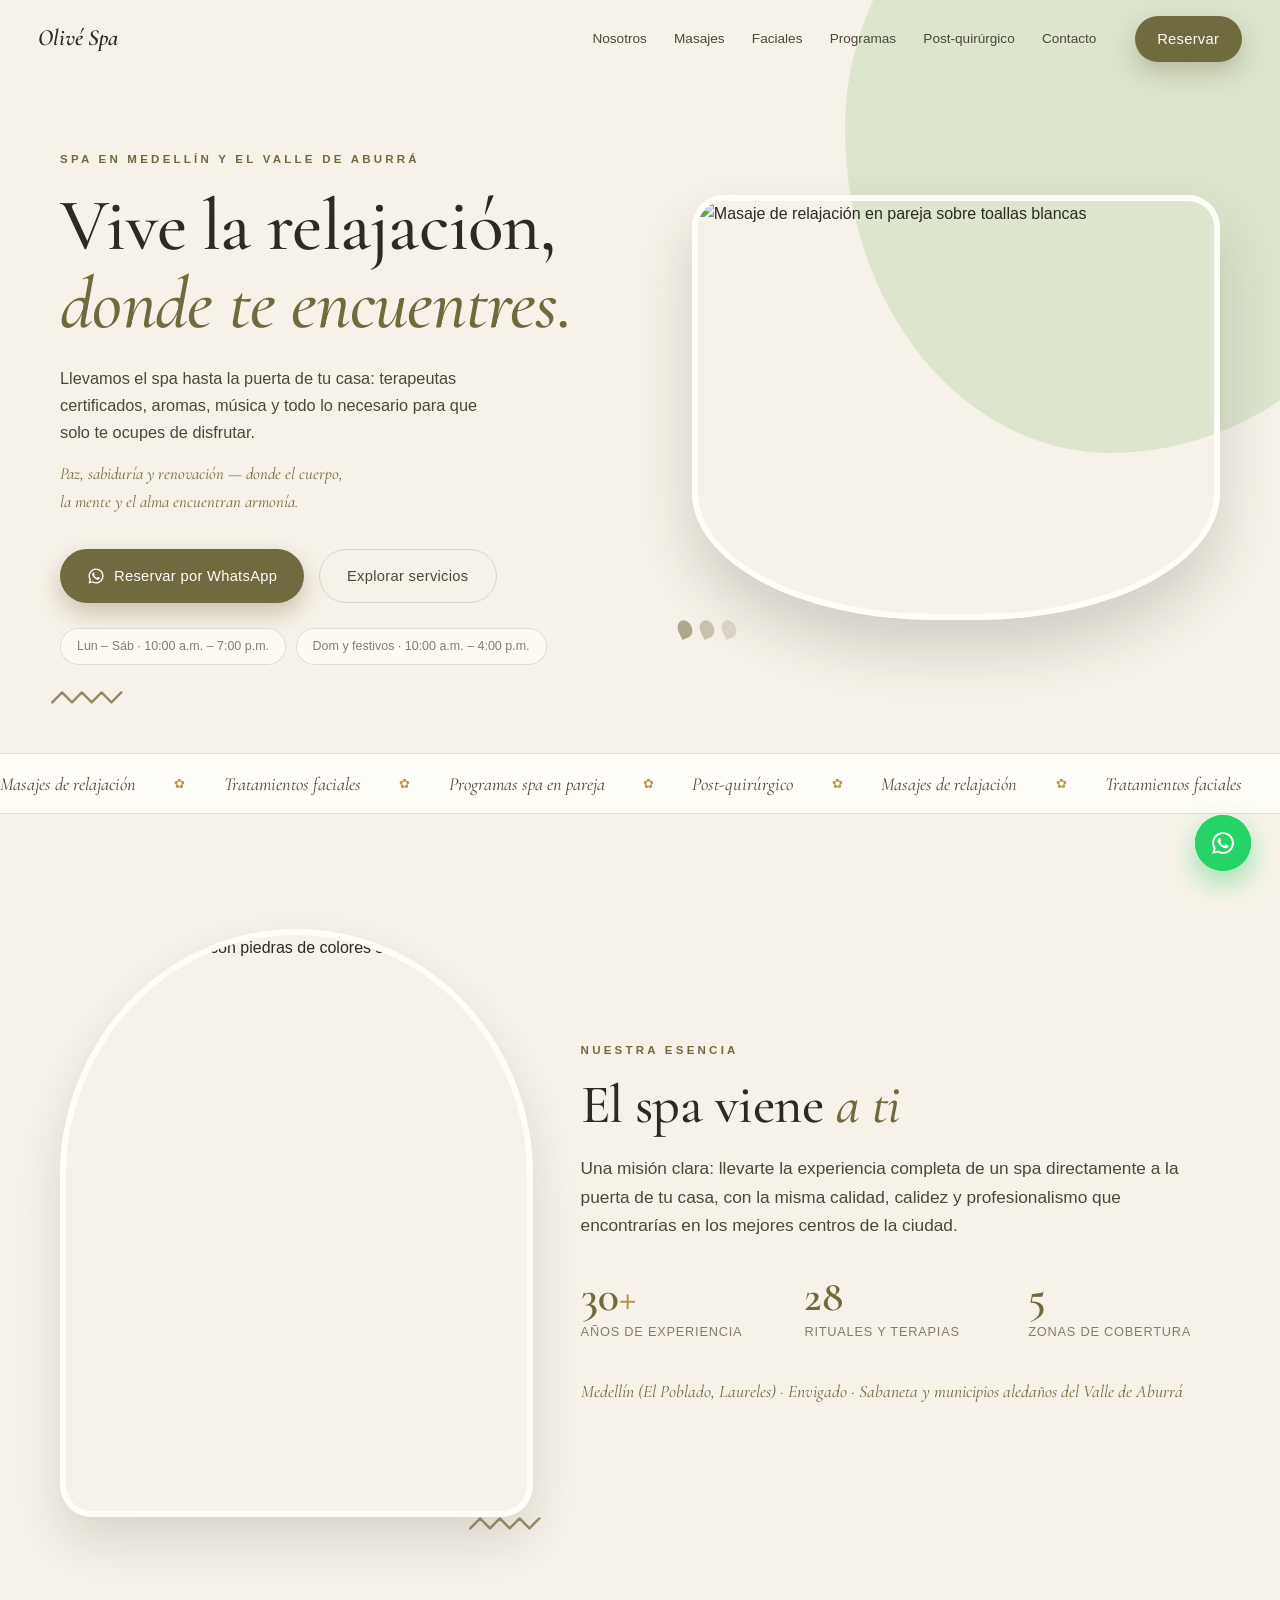
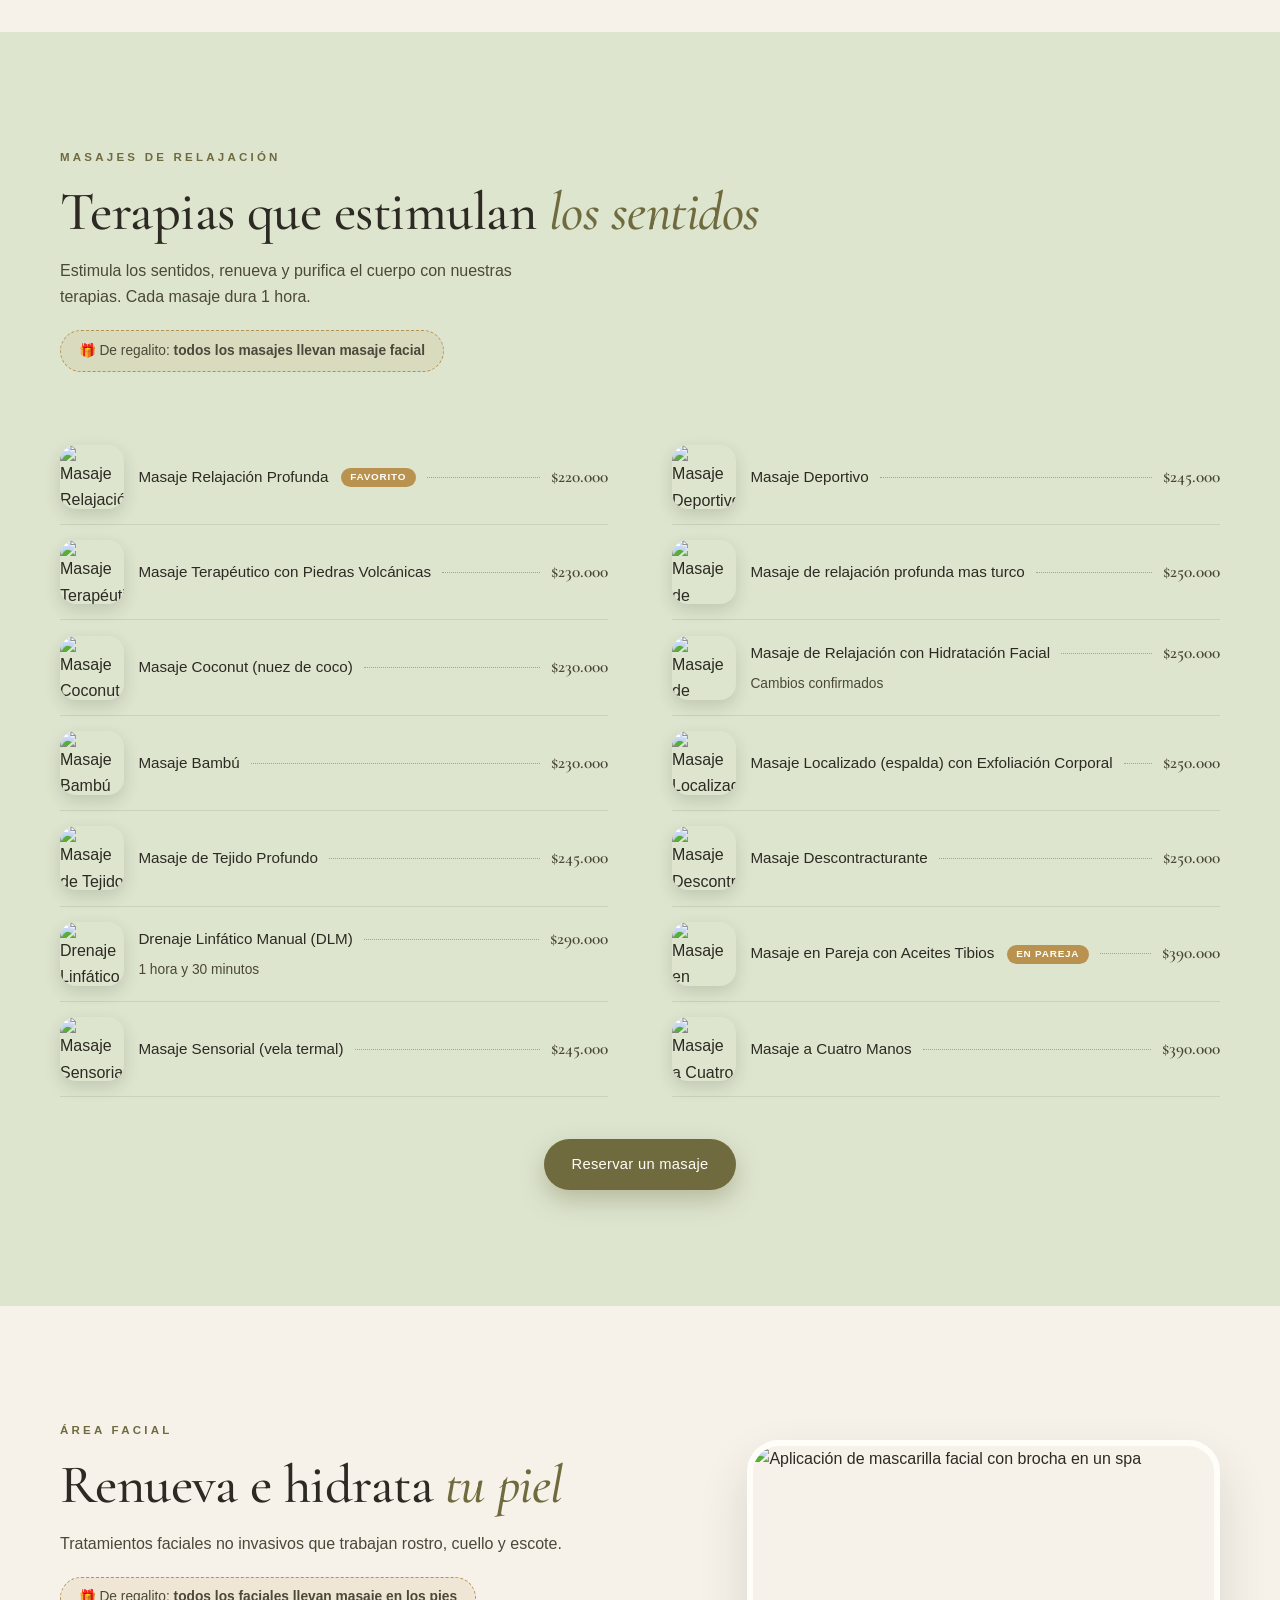
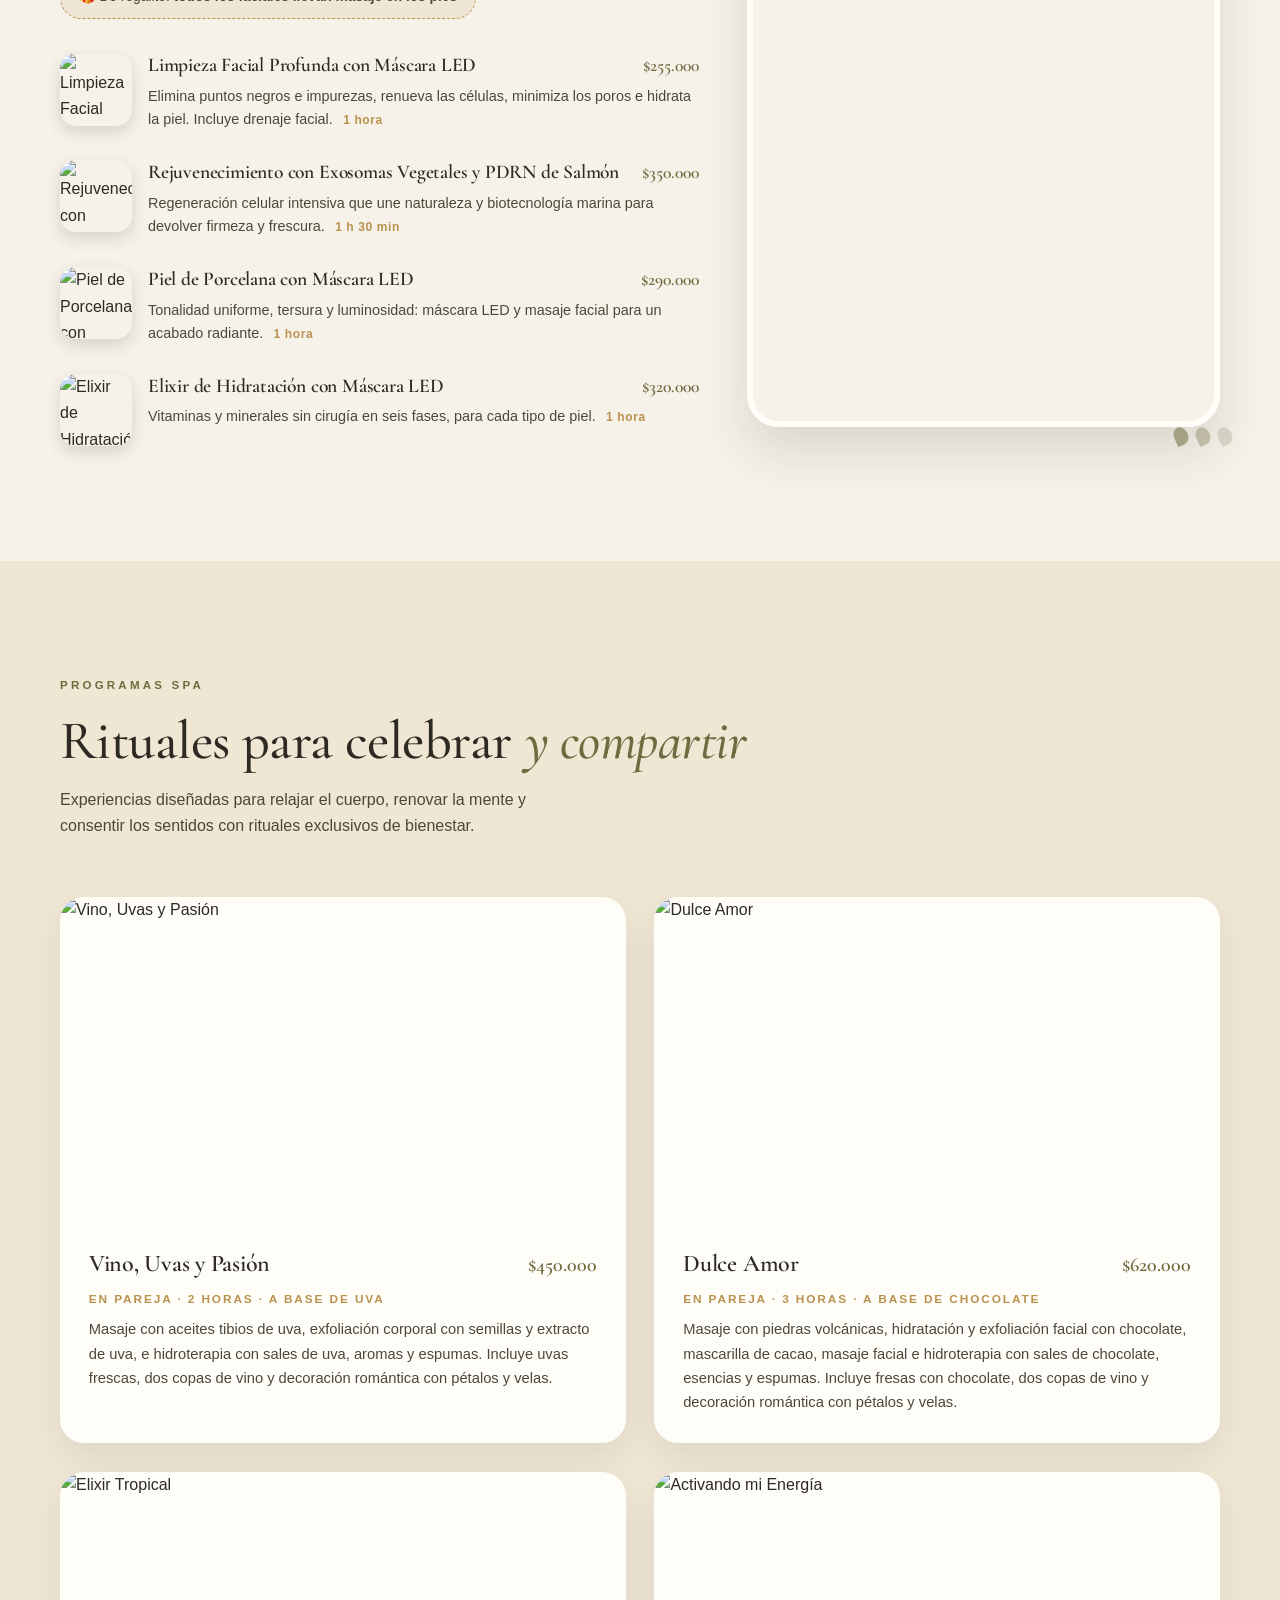
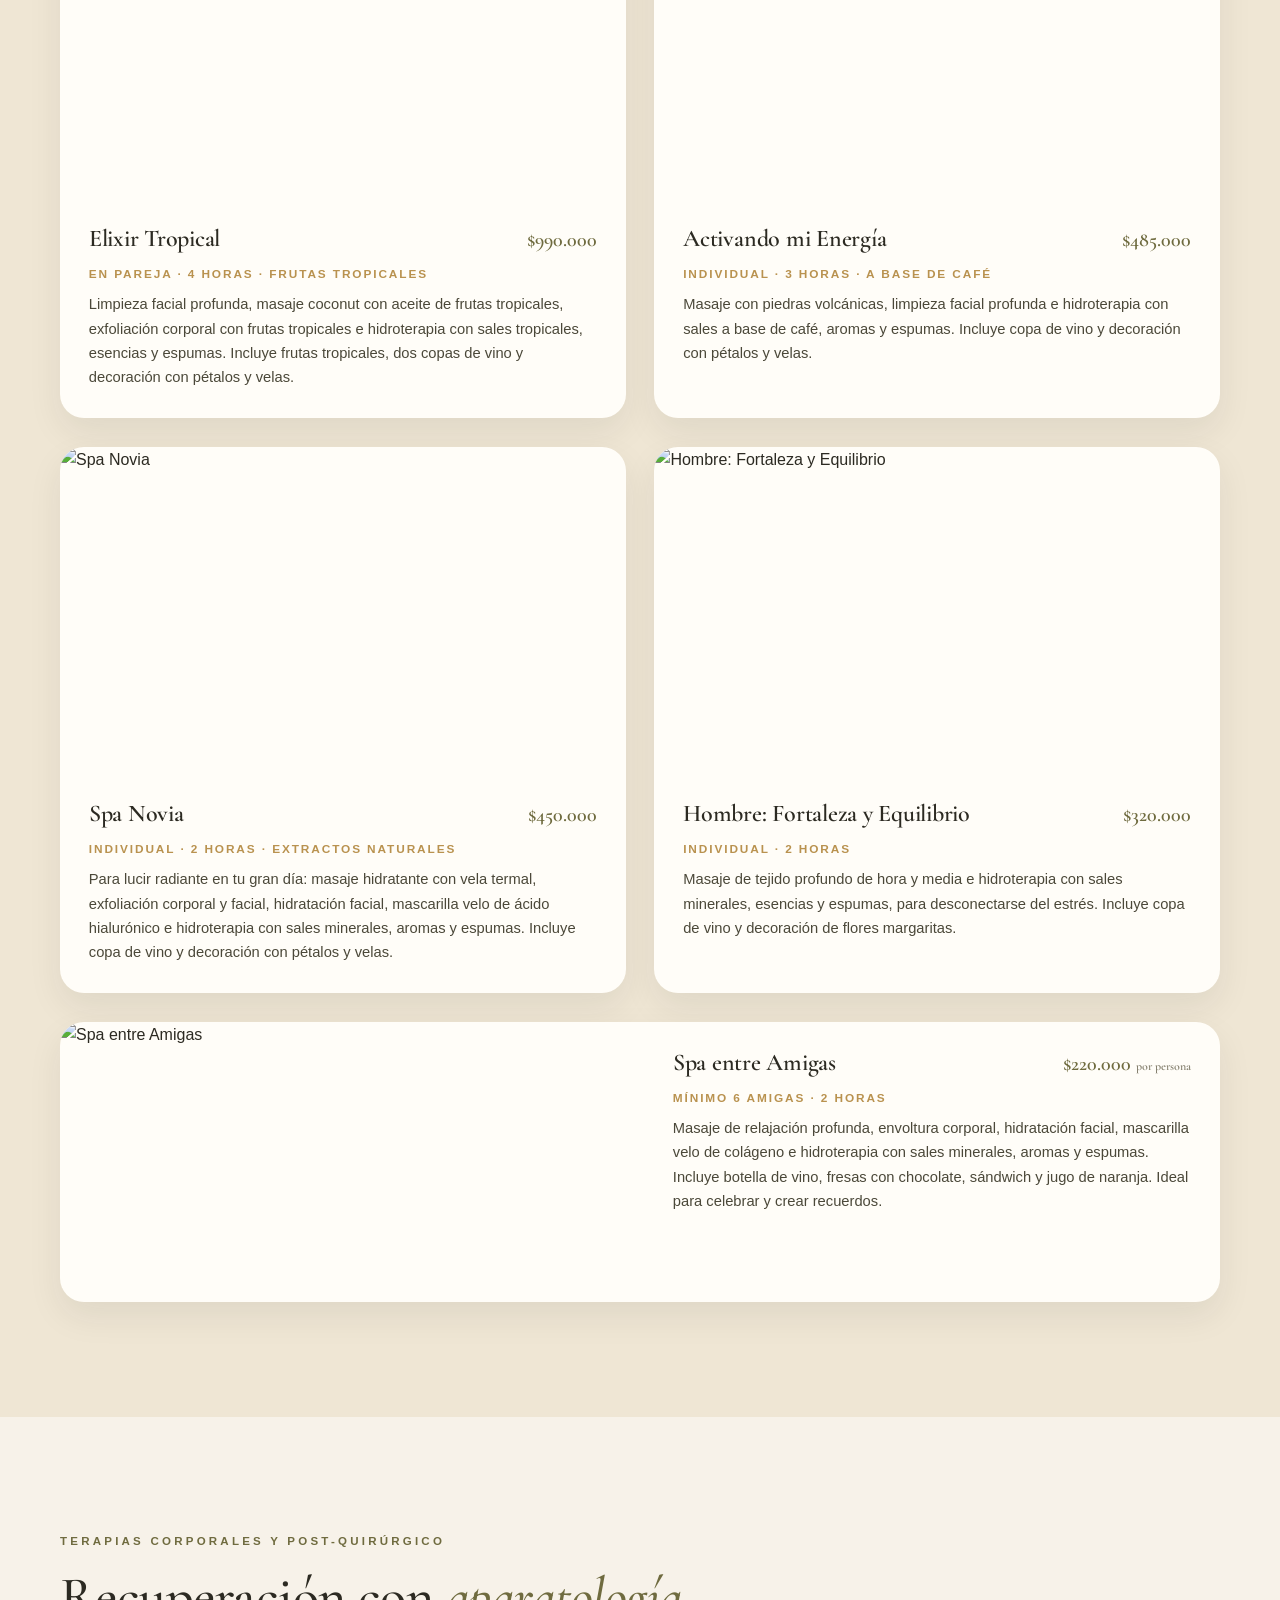
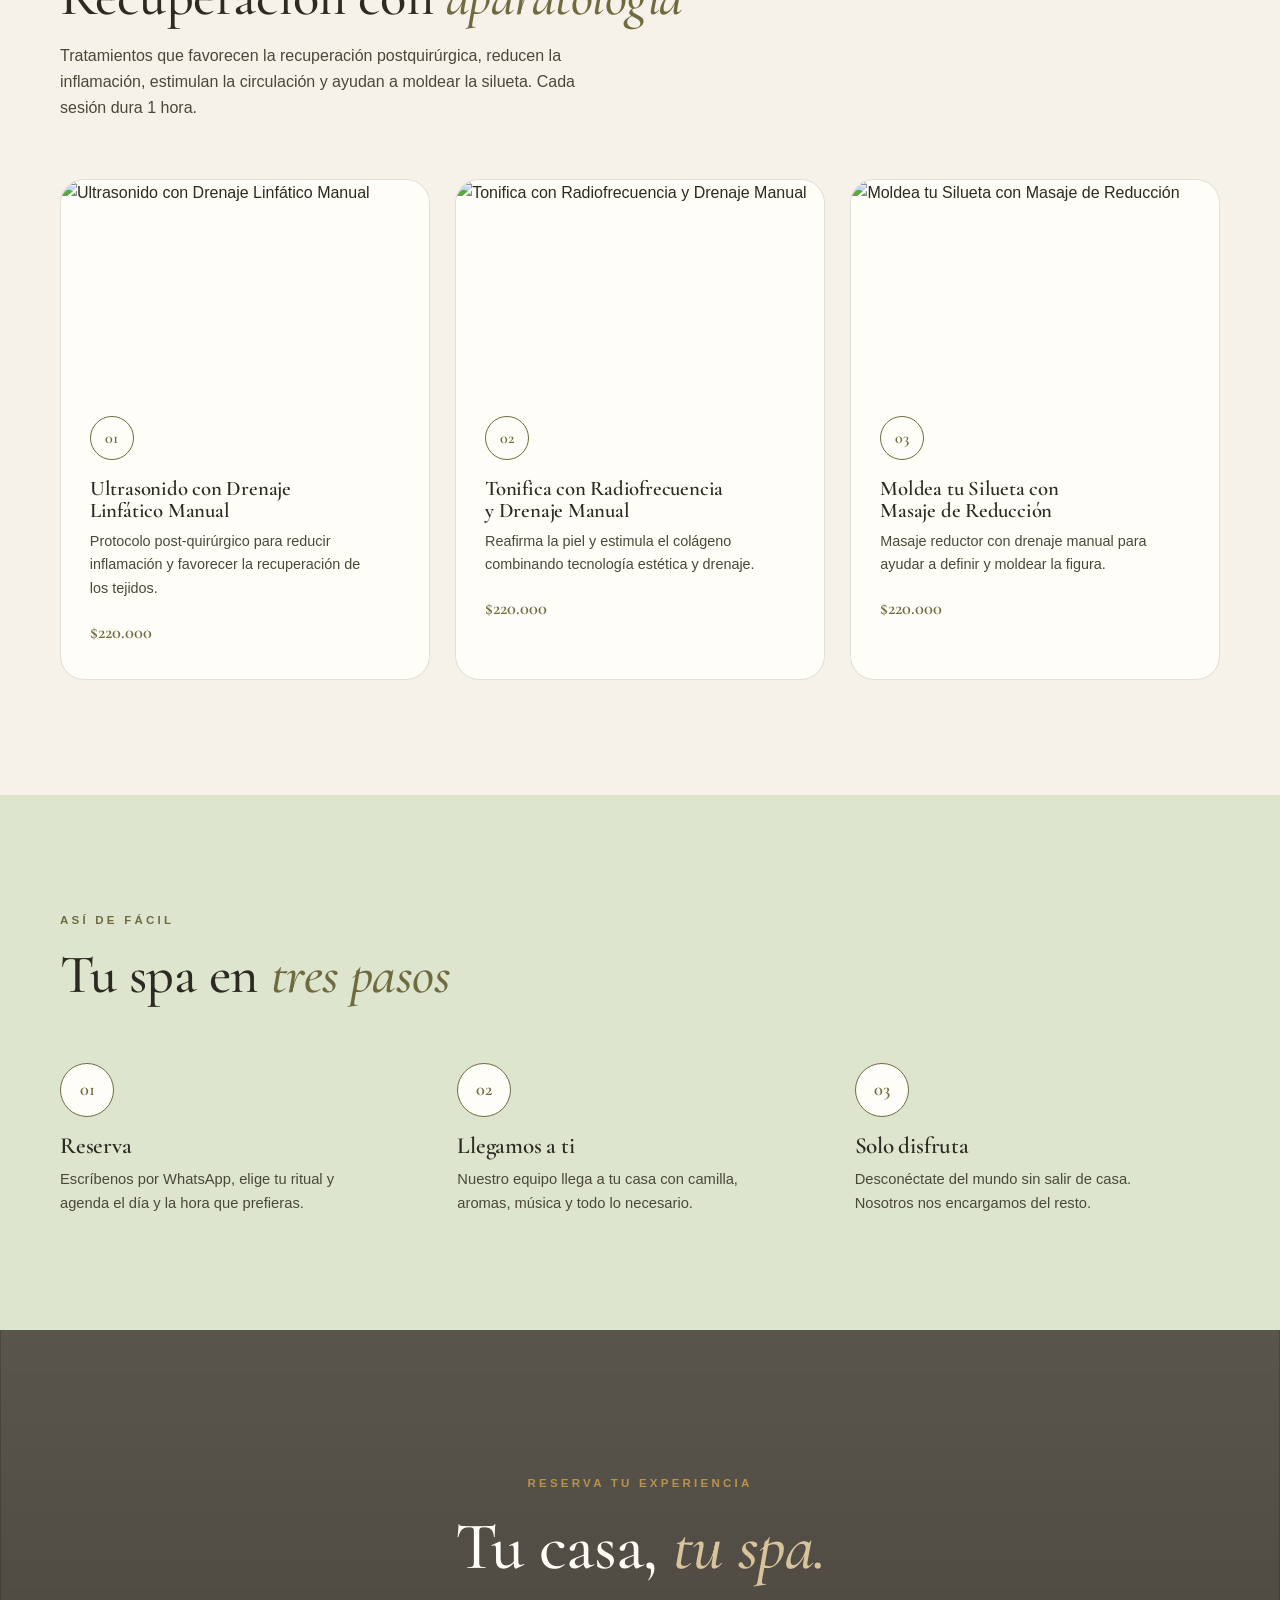
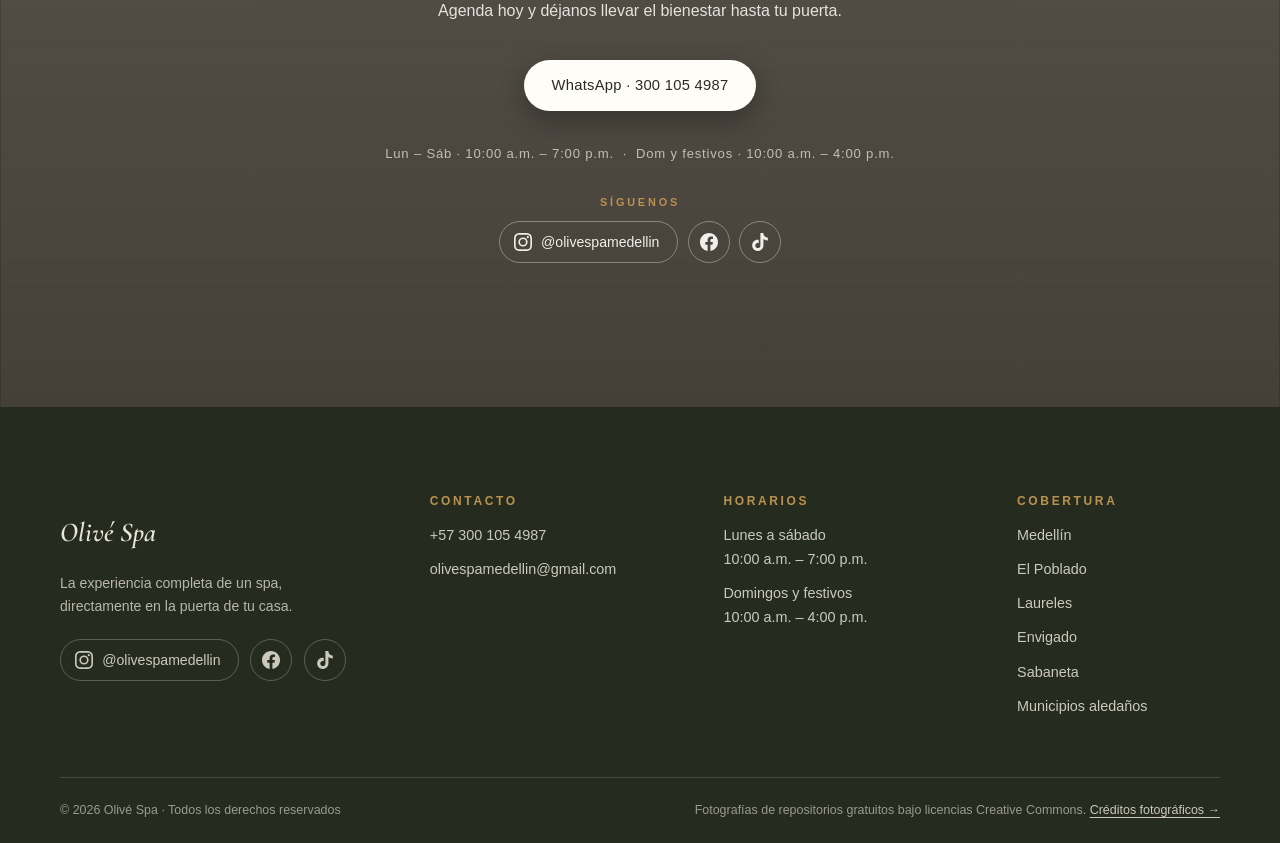
==== commit 22df7e47: "Página con movimiento moderno (también en celular); redes solo abajo - Los bloques aparecen al bajar" ====
--- a/index.html
+++ b/index.html
@@ -2,7 +2,7 @@
 <html lang="es" class="no-js">
 <head>
   <meta charset="utf-8" />
-  <script>document.documentElement.classList.remove("no-js");</script>
+  <script>document.documentElement.className = matchMedia("(prefers-reduced-motion: reduce)").matches ? "quieto" : "movimiento";</script>
   <meta name="viewport" content="width=device-width, initial-scale=1" />
   <title>Olivé Spa — Spa a domicilio en Medellín · Masajes, faciales y rituales</title>
   <meta name="description" content="Olivé Spa: vive la relajación donde te encuentres. Llevamos el spa hasta la puerta de tu casa: masajes, tratamientos faciales, programas spa en pareja y terapias post-quirúrgicas en Medellín (El Poblado, Laureles), Envigado y Sabaneta." />
@@ -21,7 +21,7 @@
   <link rel="stylesheet" href="https://fonts.googleapis.com/css2?family=Cormorant+Garamond:ital,wght@0,400;0,500;0,600;1,400;1,500&family=Montserrat:wght@300;400;500;600&display=swap" />
 
   <link rel="preload" as="image" href="assets/img/hero-masaje.jpg" fetchpriority="high" />
-  <link rel="stylesheet" href="styles.css?v=2026110401" />
+  <link rel="stylesheet" href="styles.css?v=2026110402" />
 </head>
 <body>
   <a class="skip-link" href="#main">Saltar al contenido</a>
@@ -40,10 +40,6 @@
         <a href="#postquirurgico">Post-quirúrgico</a>
         <a href="#contacto">Contacto</a>
       </nav>
-      <div class="nav-redes">
-        <a class="nav-red" href="https://www.instagram.com/olivespamedellin/" target="_blank" rel="noopener" aria-label="Instagram de Olivé Spa"><svg viewBox="0 0 24 24" width="20" height="20" aria-hidden="true"><path fill="currentColor" d="M12 2.2c3.2 0 3.6 0 4.85.07 1.17.05 1.8.25 2.23.41.56.22.96.48 1.38.9.42.42.68.82.9 1.38.16.42.36 1.06.41 2.23.06 1.26.07 1.64.07 4.85s0 3.6-.07 4.85c-.05 1.17-.25 1.8-.41 2.23-.22.56-.48.96-.9 1.38-.42.42-.82.68-1.38.9-.42.16-1.06.36-2.23.41-1.26.06-1.64.07-4.85.07s-3.6 0-4.85-.07c-1.17-.05-1.8-.25-2.23-.41a3.72 3.72 0 0 1-1.38-.9 3.72 3.72 0 0 1-.9-1.38c-.16-.42-.36-1.06-.41-2.23C2.2 15.6 2.2 15.2 2.2 12s0-3.6.07-4.85c.05-1.17.25-1.8.41-2.23.22-.56.48-.96.9-1.38.42-.42.82-.68 1.38-.9.42-.16 1.06-.36 2.23-.41C8.4 2.2 8.8 2.2 12 2.2m0-2.2C8.74 0 8.33 0 7.05.07 5.78.13 4.9.33 4.14.63a5.9 5.9 0 0 0-2.13 1.38A5.9 5.9 0 0 0 .63 4.14C.33 4.9.13 5.78.07 7.05 0 8.33 0 8.74 0 12s0 3.67.07 4.95c.06 1.27.26 2.15.56 2.91.31.79.72 1.46 1.38 2.13a5.9 5.9 0 0 0 2.13 1.38c.76.3 1.64.5 2.91.56C8.33 24 8.74 24 12 24s3.67 0 4.95-.07c1.27-.06 2.15-.26 2.91-.56a5.9 5.9 0 0 0 2.13-1.38 5.9 5.9 0 0 0 1.38-2.13c.3-.76.5-1.64.56-2.91.07-1.28.07-1.69.07-4.95s0-3.67-.07-4.95c-.06-1.27-.26-2.15-.56-2.91a5.9 5.9 0 0 0-1.38-2.13A5.9 5.9 0 0 0 19.86.63c-.76-.3-1.64-.5-2.91-.56C15.67 0 15.26 0 12 0Zm0 5.84A6.16 6.16 0 1 0 18.16 12 6.16 6.16 0 0 0 12 5.84Zm0 10.15A4 4 0 1 1 16 12a4 4 0 0 1-4 4Zm7.85-10.4a1.44 1.44 0 1 1-1.44-1.44 1.44 1.44 0 0 1 1.44 1.44Z"/></svg></a>
-        <a class="nav-red" href="https://www.tiktok.com/@olivespamedellin" target="_blank" rel="noopener" aria-label="TikTok de Olivé Spa"><svg viewBox="0 0 24 24" width="20" height="20" aria-hidden="true"><path fill="currentColor" d="M12.53.02C13.84 0 15.14.01 16.44 0c.08 1.53.63 3.09 1.75 4.17 1.12 1.11 2.7 1.62 4.24 1.79v4.03c-1.44-.05-2.89-.35-4.2-.97-.57-.26-1.1-.59-1.62-.93-.01 2.92.01 5.84-.02 8.75-.08 1.4-.54 2.79-1.35 3.94-1.31 1.92-3.58 3.17-5.91 3.21-1.43.08-2.86-.31-4.08-1.03-2.02-1.19-3.44-3.37-3.65-5.71-.02-.5-.03-1-.01-1.49.18-1.9 1.12-3.72 2.58-4.96 1.66-1.44 3.98-2.13 6.15-1.72.02 1.48-.04 2.96-.04 4.44-.99-.32-2.15-.23-3.02.37-.63.41-1.11 1.04-1.36 1.75-.21.51-.15 1.07-.14 1.61.24 1.64 1.82 3.02 3.5 2.87 1.12-.01 2.19-.66 2.77-1.61.19-.33.4-.67.41-1.06.1-1.79.06-3.57.07-5.36.01-4.03-.01-8.05.02-12.07z"/></svg></a>
-      </div>
       <a class="btn btn-primary nav-cta" href="https://wa.me/573001054987?text=Hola%2C%20Oliv%C3%A9%20Spa%20%F0%9F%8C%BF%20Quiero%20reservar%20una%20experiencia%20de%20spa%20a%20domicilio." target="_blank" rel="noopener">Reservar</a>
       <button class="nav-burger" data-burger aria-label="Abrir menú" aria-expanded="false">
         <span></span><span></span><span></span>
@@ -399,6 +395,6 @@
 
   <script defer src="lib/gsap.min.js"></script>
   <script defer src="lib/ScrollTrigger.min.js"></script>
-  <script defer src="main.js?v=2026110401"></script>
+  <script defer src="main.js?v=2026110402"></script>
 </body>
 </html>
--- a/styles.css
+++ b/styles.css
@@ -134,7 +134,7 @@
   font-weight: 500;
   font-size: 0.92rem;
   letter-spacing: 0.02em;
-  transition: transform 0.35s var(--ease-out), box-shadow 0.35s var(--ease-out), background 0.35s var(--ease-out), color 0.35s var(--ease-out);
+  transition: transform 0.35s var(--ease-out), box-shadow 0.35s var(--ease-out), background 0.35s var(--ease-out), color 0.35s var(--ease-out), translate 0.3s var(--ease-out);
 }
 .btn:hover { transform: translateY(-2px); }
 .btn-primary {
@@ -178,8 +178,9 @@
   inset-inline: 0;
   top: 0;
   z-index: 100;
-  transition: background 0.4s var(--ease-soft), box-shadow 0.4s var(--ease-soft);
-}
+  transition: background 0.4s var(--ease-soft), box-shadow 0.4s var(--ease-soft), transform 0.5s var(--ease-out);
+}
+.nav.nav-oculta { transform: translateY(-105%); }
 .nav.is-solid {
   background: rgba(247, 242, 233, 0.92);
   backdrop-filter: blur(14px);
@@ -319,8 +320,8 @@
   animation: blobDrift 18s ease-in-out infinite alternate;
 }
 @keyframes blobDrift {
-  from { border-radius: 38% 62% 55% 45% / 45% 40% 60% 55%; transform: rotate(0deg); }
-  to   { border-radius: 55% 45% 40% 60% / 50% 55% 45% 50%; transform: rotate(8deg); }
+  from { border-radius: 38% 62% 55% 45% / 45% 40% 60% 55%; rotate: 0deg; }
+  to   { border-radius: 55% 45% 40% 60% / 50% 55% 45% 50%; rotate: 8deg; }
 }
 .squiggle {
   width: 74px;
@@ -383,9 +384,9 @@
   width: 100%;
   aspect-ratio: 5 / 4;
   object-fit: cover;
-  transition: transform 1.2s var(--ease-out);
-}
-.hero-figure:hover img { transform: scale(1.05); }
+  transition: scale 1.2s var(--ease-out);
+}
+.hero-figure:hover img { scale: 1.05; }
 .hero-dots {
   position: absolute;
   bottom: -18px; left: -14px;
@@ -574,9 +575,9 @@
   width: 100%;
   aspect-ratio: 4 / 5;
   object-fit: cover;
-  transition: transform 1.2s var(--ease-out);
-}
-.split-figure:hover img { transform: scale(1.05); }
+  transition: scale 1.2s var(--ease-out);
+}
+.split-figure:hover img { scale: 1.05; }
 .split-media .hero-dots { left: auto; right: -12px; }
 .feature-list { margin-top: 2rem; display: grid; gap: 1.6rem; }
 .feature-head {
@@ -630,6 +631,7 @@
   gap: 1.8rem;
 }
 .program-card {
+  position: relative;
   background: var(--paper);
   border-radius: 24px;
   padding: 1.8rem;
@@ -1021,7 +1023,7 @@
 }
 .steps-grid p { font-size: 0.92rem; color: var(--ink-soft); }
 @media (min-width: 960px) {
-  .steps-grid { grid-template-columns: repeat(3, 1fr); }
+  .steps-grid { grid-template-columns: repeat(auto-fit, minmax(200px, 1fr)); }
 }
 
 /* =============================================================
@@ -1226,7 +1228,7 @@
   background: var(--wa);
   color: #fff;
   box-shadow: 0 12px 28px rgba(37, 211, 102, 0.45);
-  transition: transform 0.35s var(--ease-out), box-shadow 0.35s var(--ease-out);
+  transition: transform 0.35s var(--ease-out), box-shadow 0.35s var(--ease-out), translate 0.3s var(--ease-out);
 }
 .wa-float:hover {
   transform: translateY(-3px) scale(1.06);
@@ -1234,21 +1236,138 @@
 }
 
 /* =============================================================
-   17. Reveals & efectos
-   ============================================================= */
-.reveal {
-  opacity: 0;
-  transform: translateY(28px);
-  transition: opacity 0.9s var(--ease-soft), transform 0.9s var(--ease-out);
-}
-.reveal.is-visible {
-  opacity: 1;
-  transform: none;
-}
-/* Defensa: elementos con split nunca quedan invisibles */
-.reveal[data-split] { opacity: 1; transform: none; }
+   17. Movimiento
+   Solo se esconde algo si <html> tiene la clase «movimiento» (la pone el <head>,
+   salvo que el teléfono pida reducir el movimiento). Las apariciones usan
+   «translate» y «scale»; el movimiento con el scroll usa «transform»; así no se pisan.
+   ============================================================= */
+
+/* Bloques que aparecen al bajar (los que llegan juntos entran uno tras otro: --retraso) */
+.movimiento .reveal { opacity: 0; }
+.movimiento .reveal.is-visible { animation: aparecer 1s var(--ease-out) var(--retraso, 0ms) both; }
+@keyframes aparecer {
+  from { opacity: 0; translate: 0 34px; }
+  to { opacity: 1; translate: 0 0; }
+}
+/* Si main.js no llegara a cargar, todo aparece igual (solo opacidad: no corre nada de lugar mientras espera) */
+.movimiento:not(.is-ready) .reveal:not(.is-visible) { animation: mostrar 0.8s var(--ease-soft) 2.5s both; }
+@keyframes mostrar {
+  from { opacity: 0; }
+  to { opacity: 1; }
+}
+
+/* Títulos: cada palabra sube desde una máscara */
+.movimiento .reveal[data-split] { opacity: 1; animation: none; }
+.palabra {
+  display: inline-block;
+  overflow: hidden;
+  vertical-align: bottom;
+  padding: 0 0.08em 0.16em;
+  margin: 0 -0.08em -0.16em;
+}
+.palabra > span { display: inline-block; }
+.movimiento [data-split]:not(.is-visible) .palabra > span { translate: 0 115%; }
+.movimiento [data-split].is-visible .palabra > span {
+  animation: subir 1.1s var(--ease-out) calc(var(--retraso, 0ms) + var(--j, 0) * 70ms) both;
+}
+@keyframes subir {
+  from { translate: 0 115%; rotate: 5deg; }
+  to { translate: 0 0; rotate: 0deg; }
+}
+
+/* Fotos grandes: se destapan de abajo hacia arriba mientras se acomodan */
+.movimiento .foto-revelar { clip-path: inset(100% 0 0 0); scale: 1.2; }
+.movimiento .is-visible .foto-revelar {
+  animation: destapar 1.5s var(--ease-out) calc(var(--retraso, 0ms) + 0.15s) both;
+}
+@keyframes destapar {
+  from { clip-path: inset(100% 0 0 0); scale: 1.2; }
+  to { clip-path: inset(0 0 0 0); scale: 1; }
+}
+
+/* Foto de fondo del cierre: más alta, para que pueda moverse con el scroll sin dejar bordes */
+.movimiento .cta-bg { top: -12%; height: 124%; inset-inline: 0; bottom: auto; }
+
+/* Barra fina arriba: cuánto se ha recorrido de la página */
+.progreso {
+  position: fixed;
+  inset: 0 0 auto 0;
+  z-index: 120;
+  height: 3px;
+  background: linear-gradient(90deg, var(--accent), var(--accent-2));
+  transform: scaleX(0);
+  transform-origin: left center;
+  pointer-events: none;
+}
+
+/* Menú del celular: los enlaces entran uno tras otro */
+@media (max-width: 959px) {
+  .movimiento .nav.is-open .nav-links a { animation: aparecer 0.55s var(--ease-out) calc(var(--k, 0) * 45ms) both; }
+}
+
+/* «Cómo funciona»: la línea que une los pasos se dibuja al bajar y cada número se enciende */
+.steps-grid { position: relative; }
+.steps-grid li { position: relative; z-index: 1; }
+.step-num { transition: background 0.5s var(--ease-out), color 0.5s var(--ease-out), scale 0.5s var(--ease-out); }
+.paso-activo .step-num { background: var(--accent); color: var(--paper); scale: 1.08; }
+.pasos-linea {
+  position: absolute;
+  z-index: 0;
+  height: 2px;
+  background: linear-gradient(90deg, var(--accent), var(--accent-2));
+  transform: translateY(-50%) scaleX(var(--avance, 0));
+  transform-origin: left center;
+  pointer-events: none;
+}
+.pasos-vertical .pasos-linea {
+  width: 2px;
+  background: linear-gradient(180deg, var(--accent), var(--accent-2));
+  transform: translateX(-50%) scaleY(var(--avance, 0));
+  transform-origin: center top;
+}
+/* En el celular los pasos van como línea de tiempo: el número a la izquierda y el texto al lado */
+@media (max-width: 959px) {
+  .steps-grid li { display: grid; grid-template-columns: 54px 1fr; column-gap: 1.1rem; align-items: start; max-width: none; }
+  .steps-grid .step-num { grid-row: span 2; margin-bottom: 0; }
+  .steps-grid h3 { margin-top: 0.55rem; }
+}
+
+/* WhatsApp flotante: un aro suave que late de vez en cuando */
+.movimiento .wa-float::before {
+  content: "";
+  position: absolute;
+  inset: 0;
+  z-index: -1;
+  border-radius: 50%;
+  background: var(--wa);
+  animation: latido 3.2s var(--ease-soft) 2s infinite;
+  pointer-events: none;
+}
+@keyframes latido {
+  0% { scale: 1; opacity: 0.55; }
+  60%, 100% { scale: 1.8; opacity: 0; }
+}
+
+/* Con mouse: botones con imán y tarjetas con un brillo que sigue al puntero */
+@media (hover: hover) and (pointer: fine) {
+  .btn, .wa-float { translate: var(--mx, 0px) var(--my, 0px); }
+  .program-card::after,
+  .post-card::after {
+    content: "";
+    position: absolute;
+    inset: 0;
+    border-radius: inherit;
+    background: radial-gradient(420px circle at var(--x, 50%) var(--y, 50%), rgba(255, 253, 248, 0.42), transparent 45%);
+    opacity: 0;
+    transition: opacity 0.45s var(--ease-out);
+    pointer-events: none;
+  }
+  .program-card:hover::after,
+  .post-card:hover::after { opacity: 1; }
+}
+
 /* Sin JS: todo visible */
-.no-js .reveal { opacity: 1; transform: none; }
+.no-js .reveal { opacity: 1; }
 
 /* =============================================================
    18. Página de créditos
@@ -1286,5 +1405,6 @@
    ============================================================= */
 @media (prefers-reduced-motion: reduce) {
   .hero-blob { animation: none; }
-  .marquee-track { animation-duration: 80s; }
-}
+  .marquee-track { animation-duration: 240s !important; }
+  .nav { transition: background 0.4s var(--ease-soft), box-shadow 0.4s var(--ease-soft); }
+}
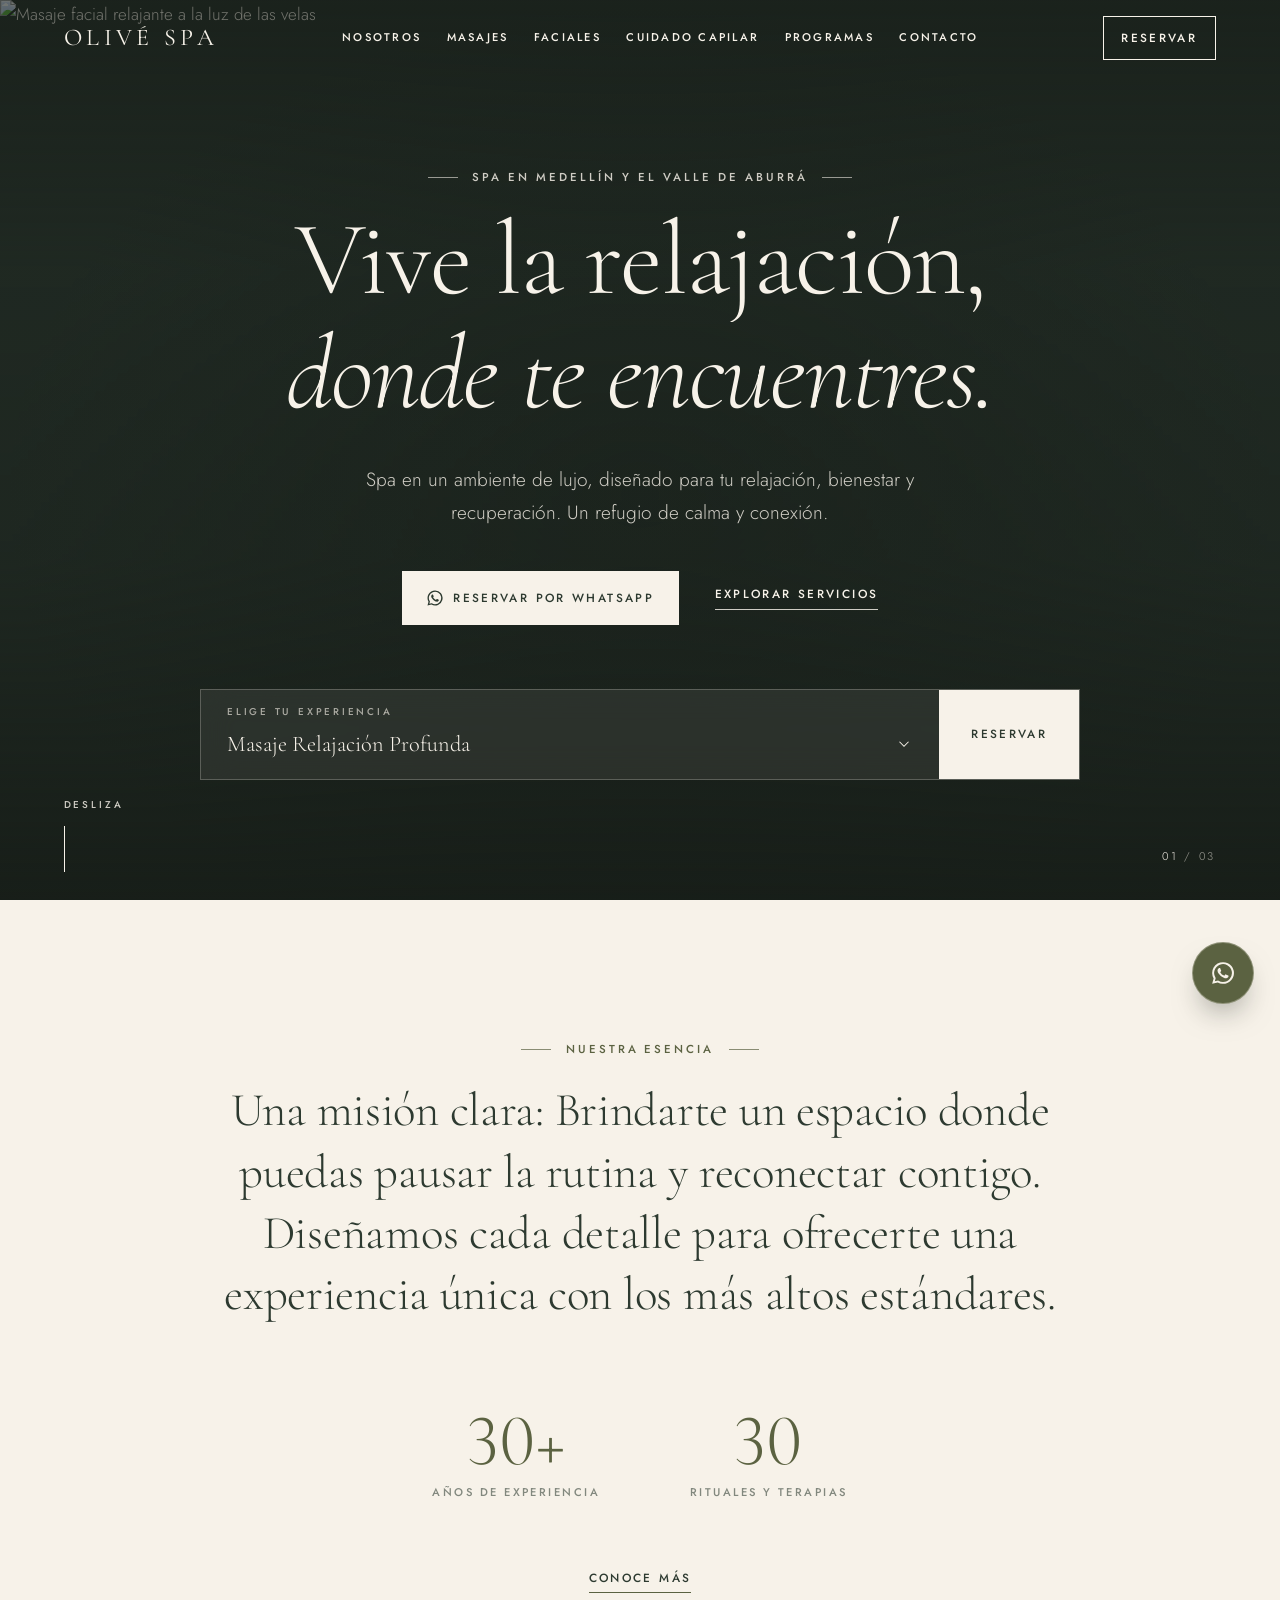
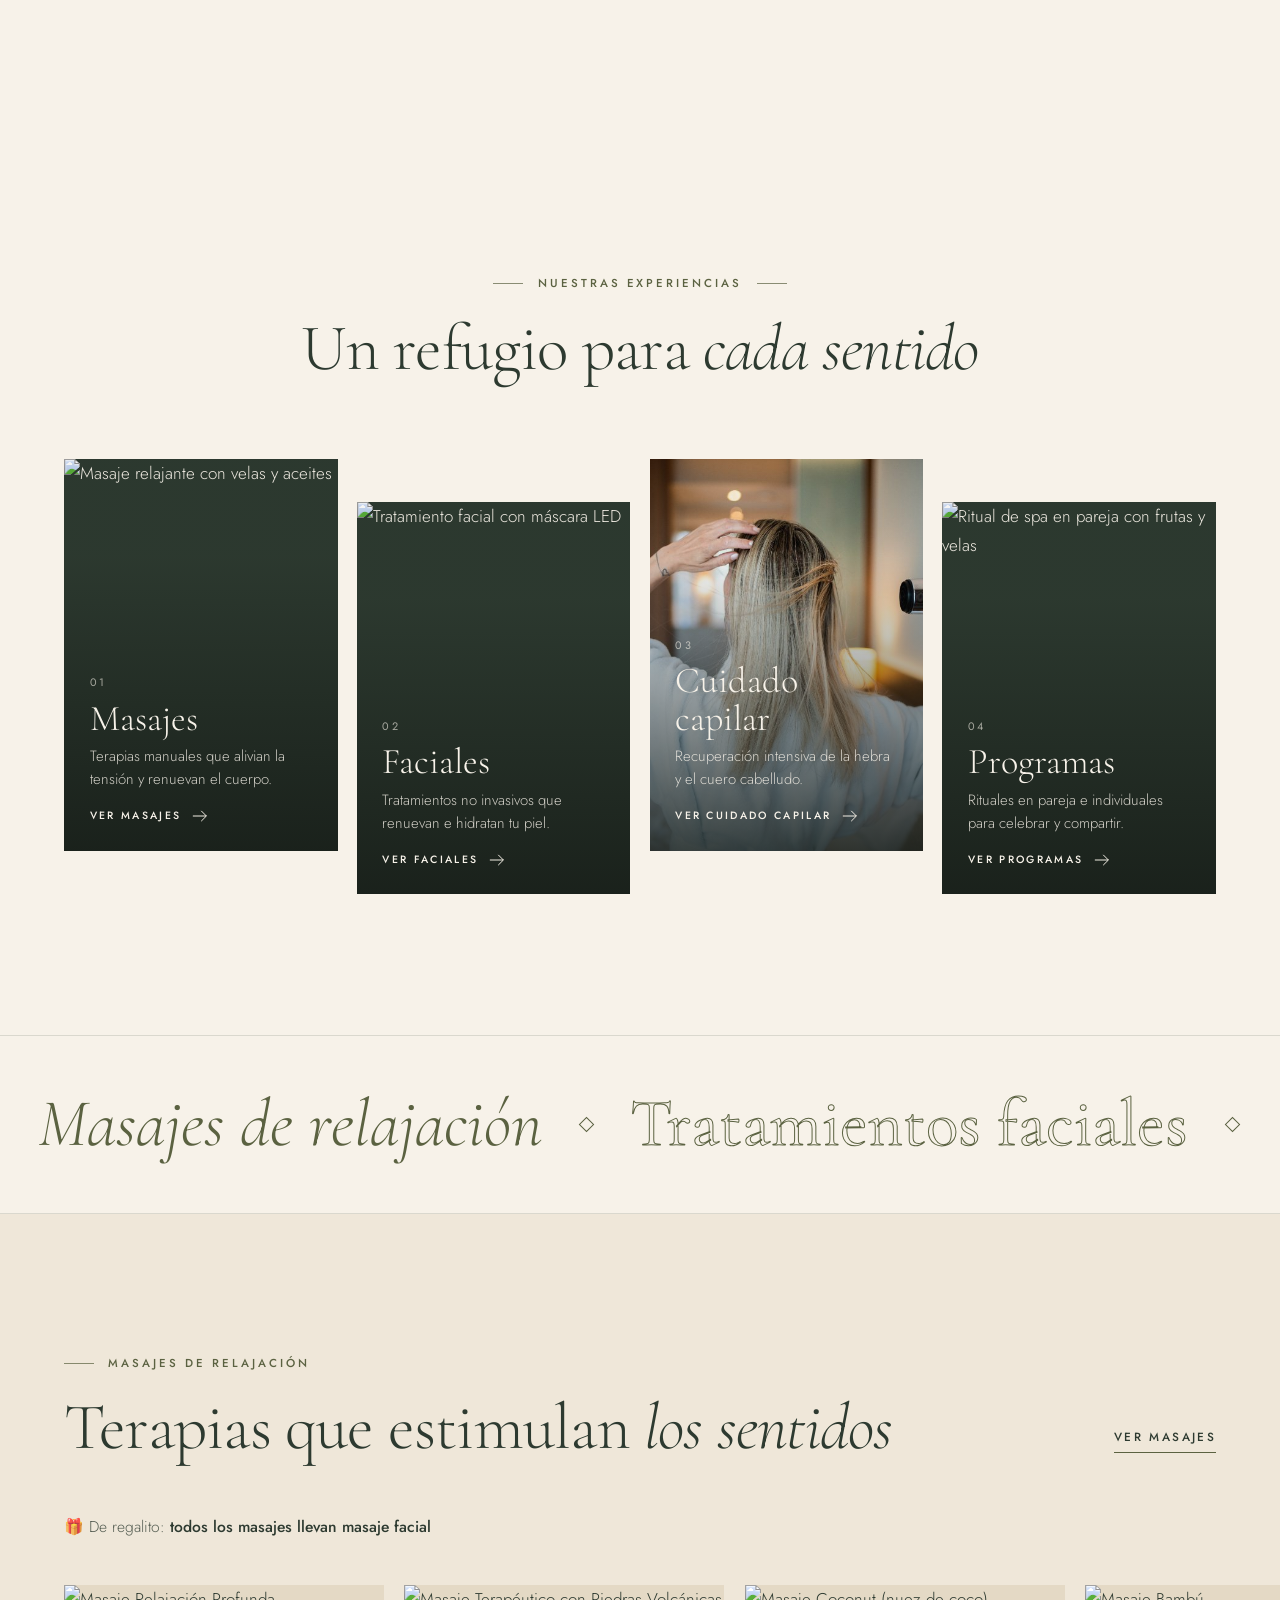
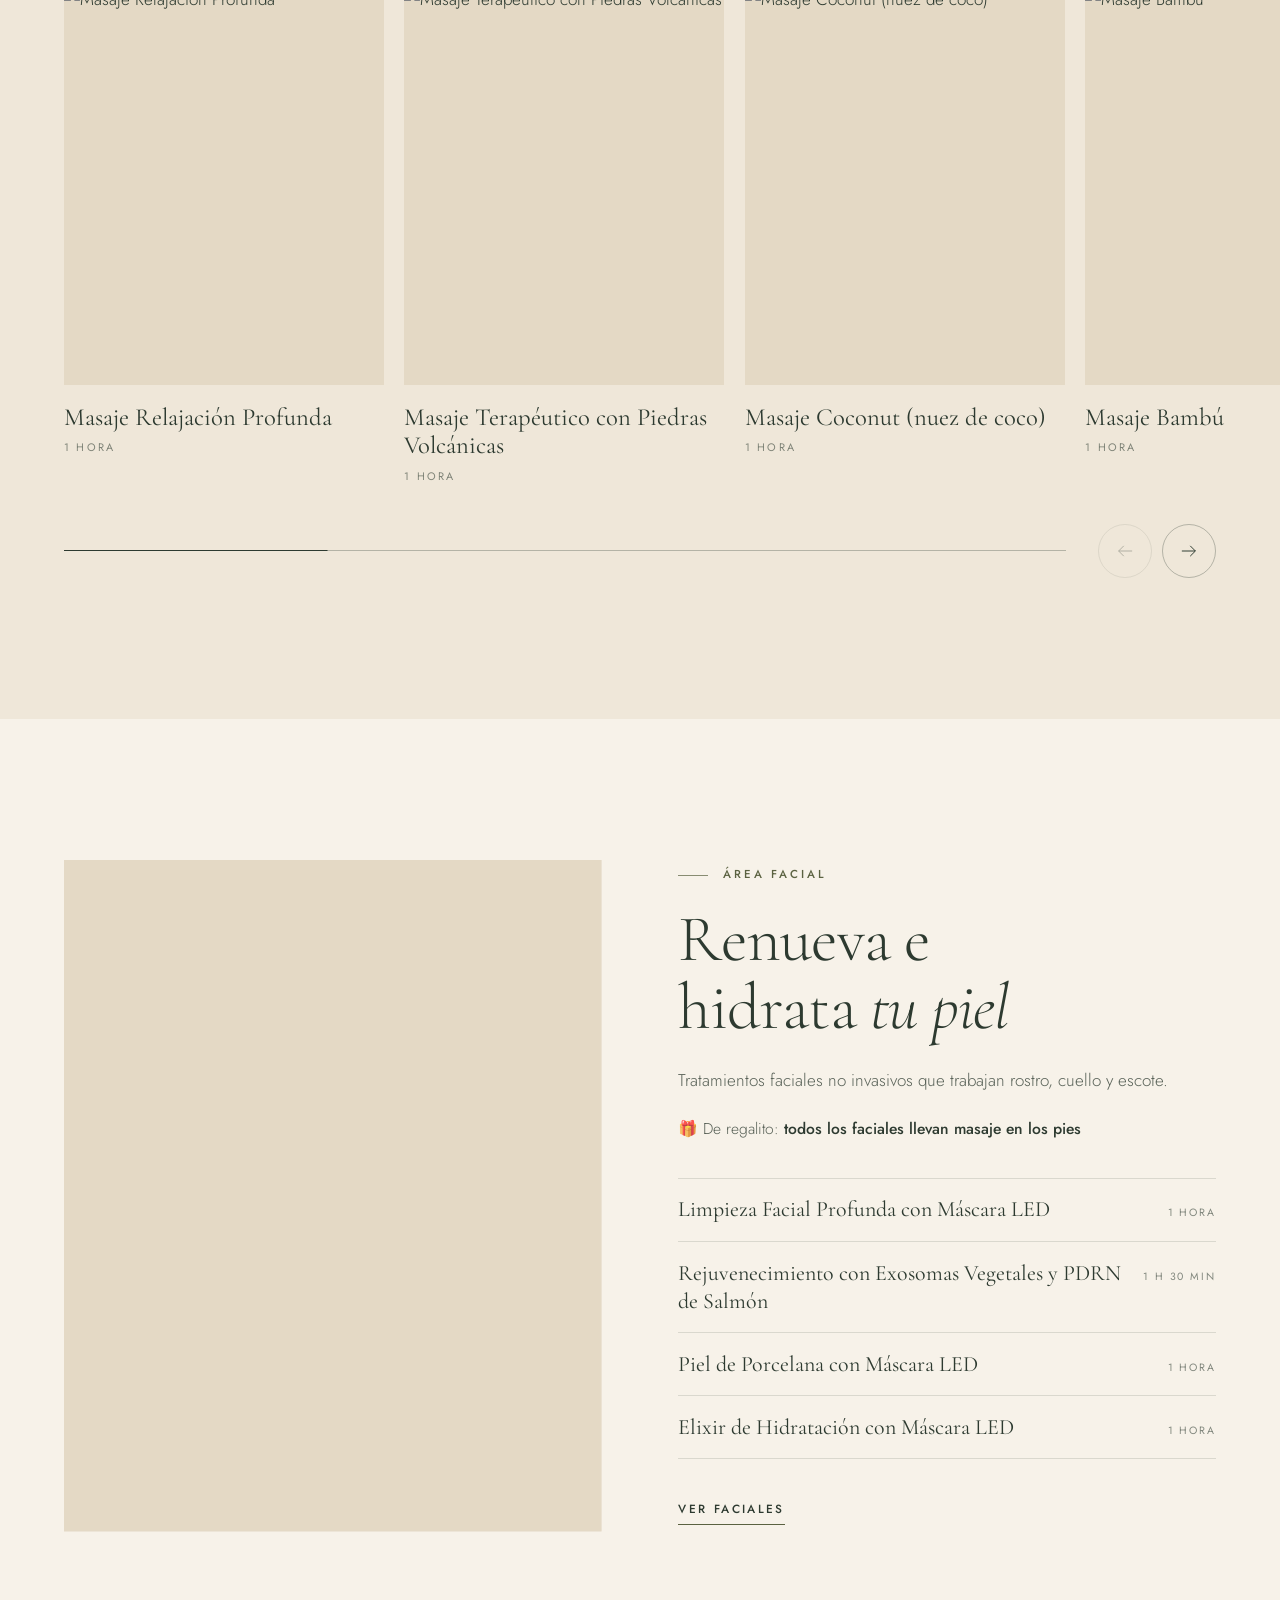
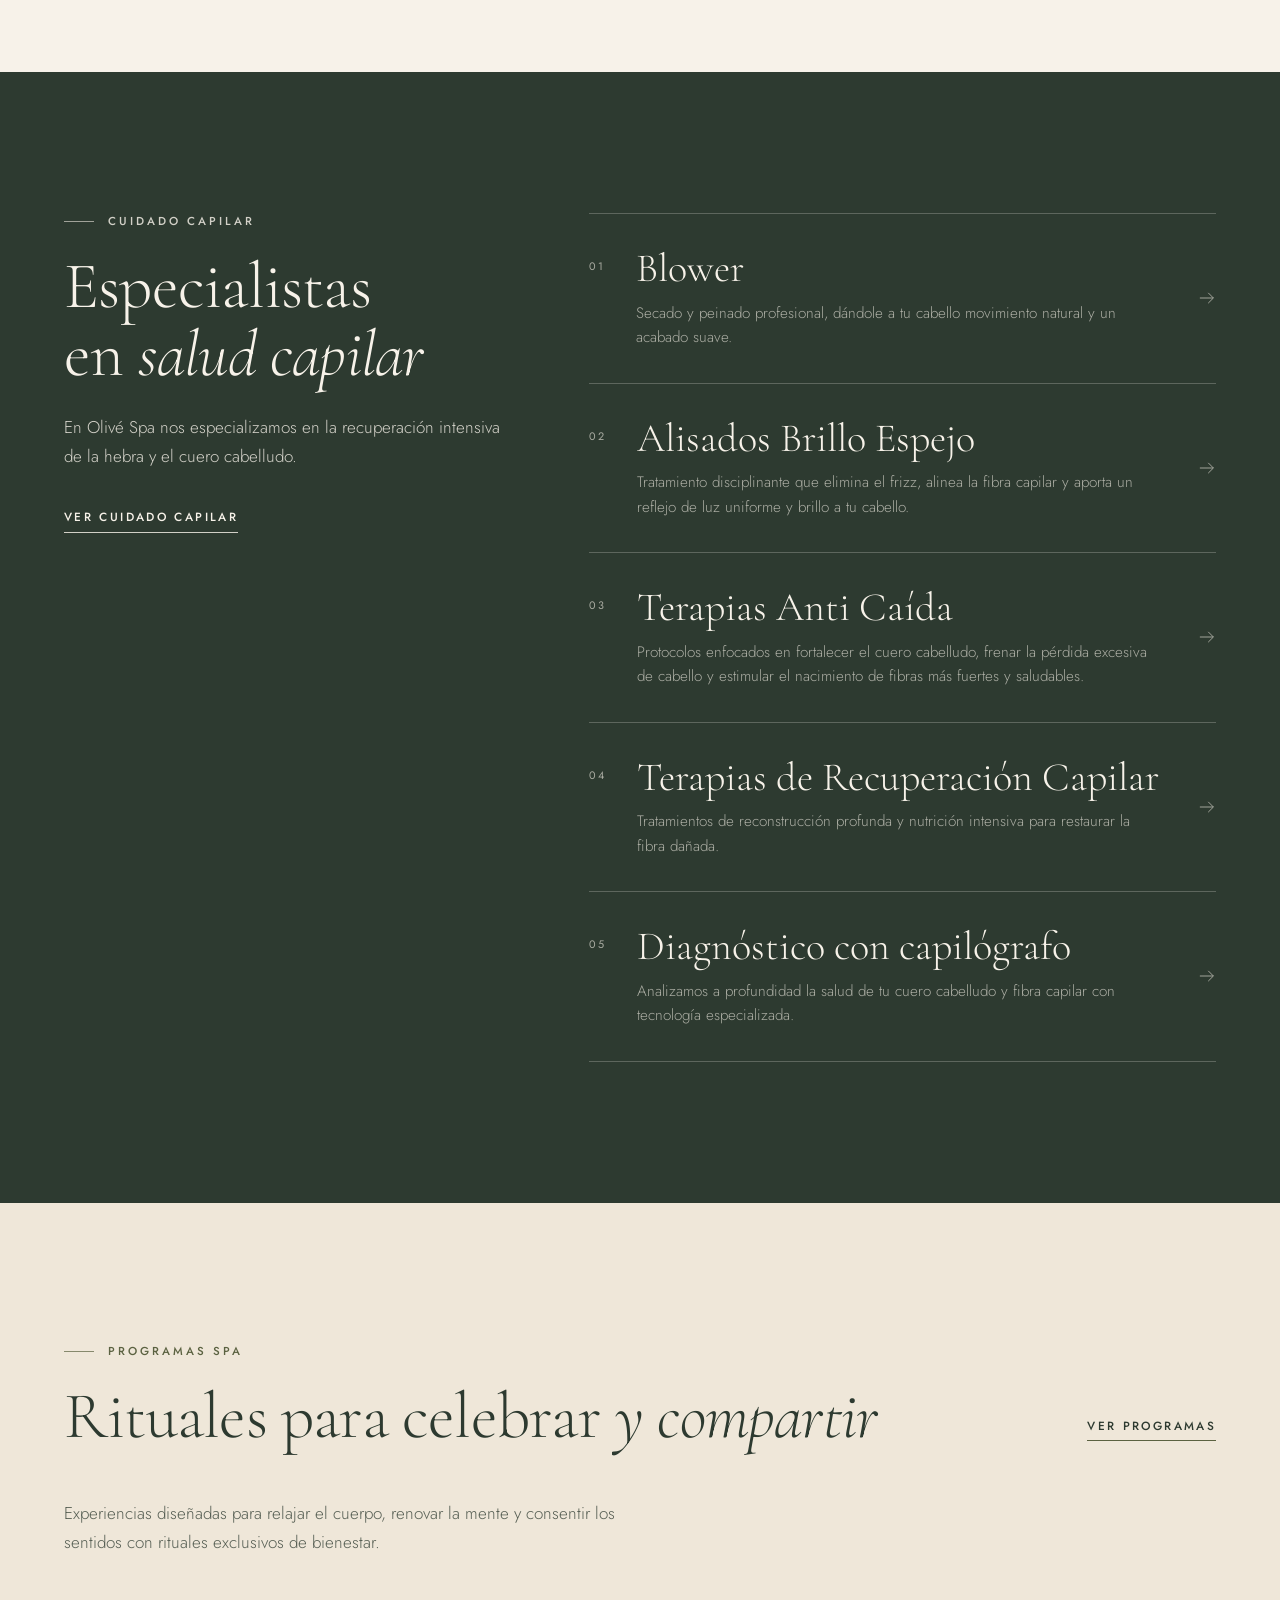
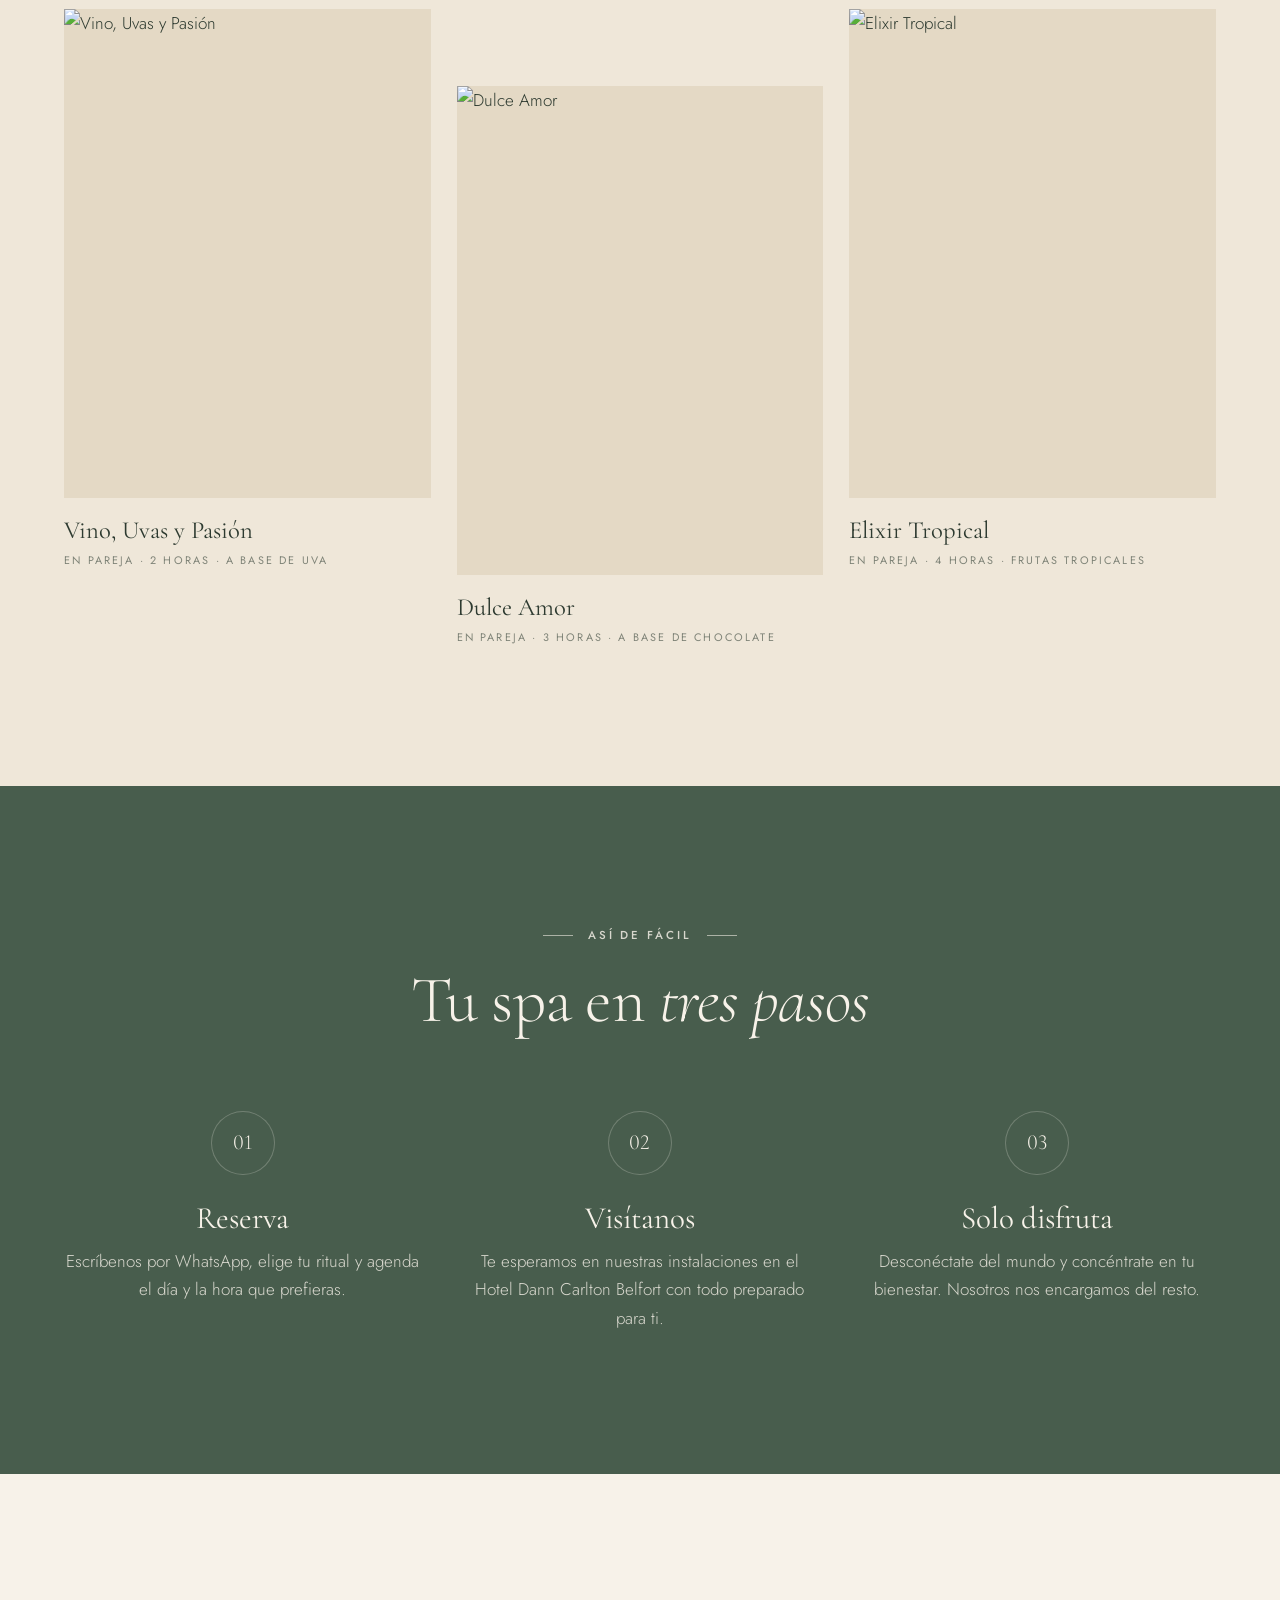
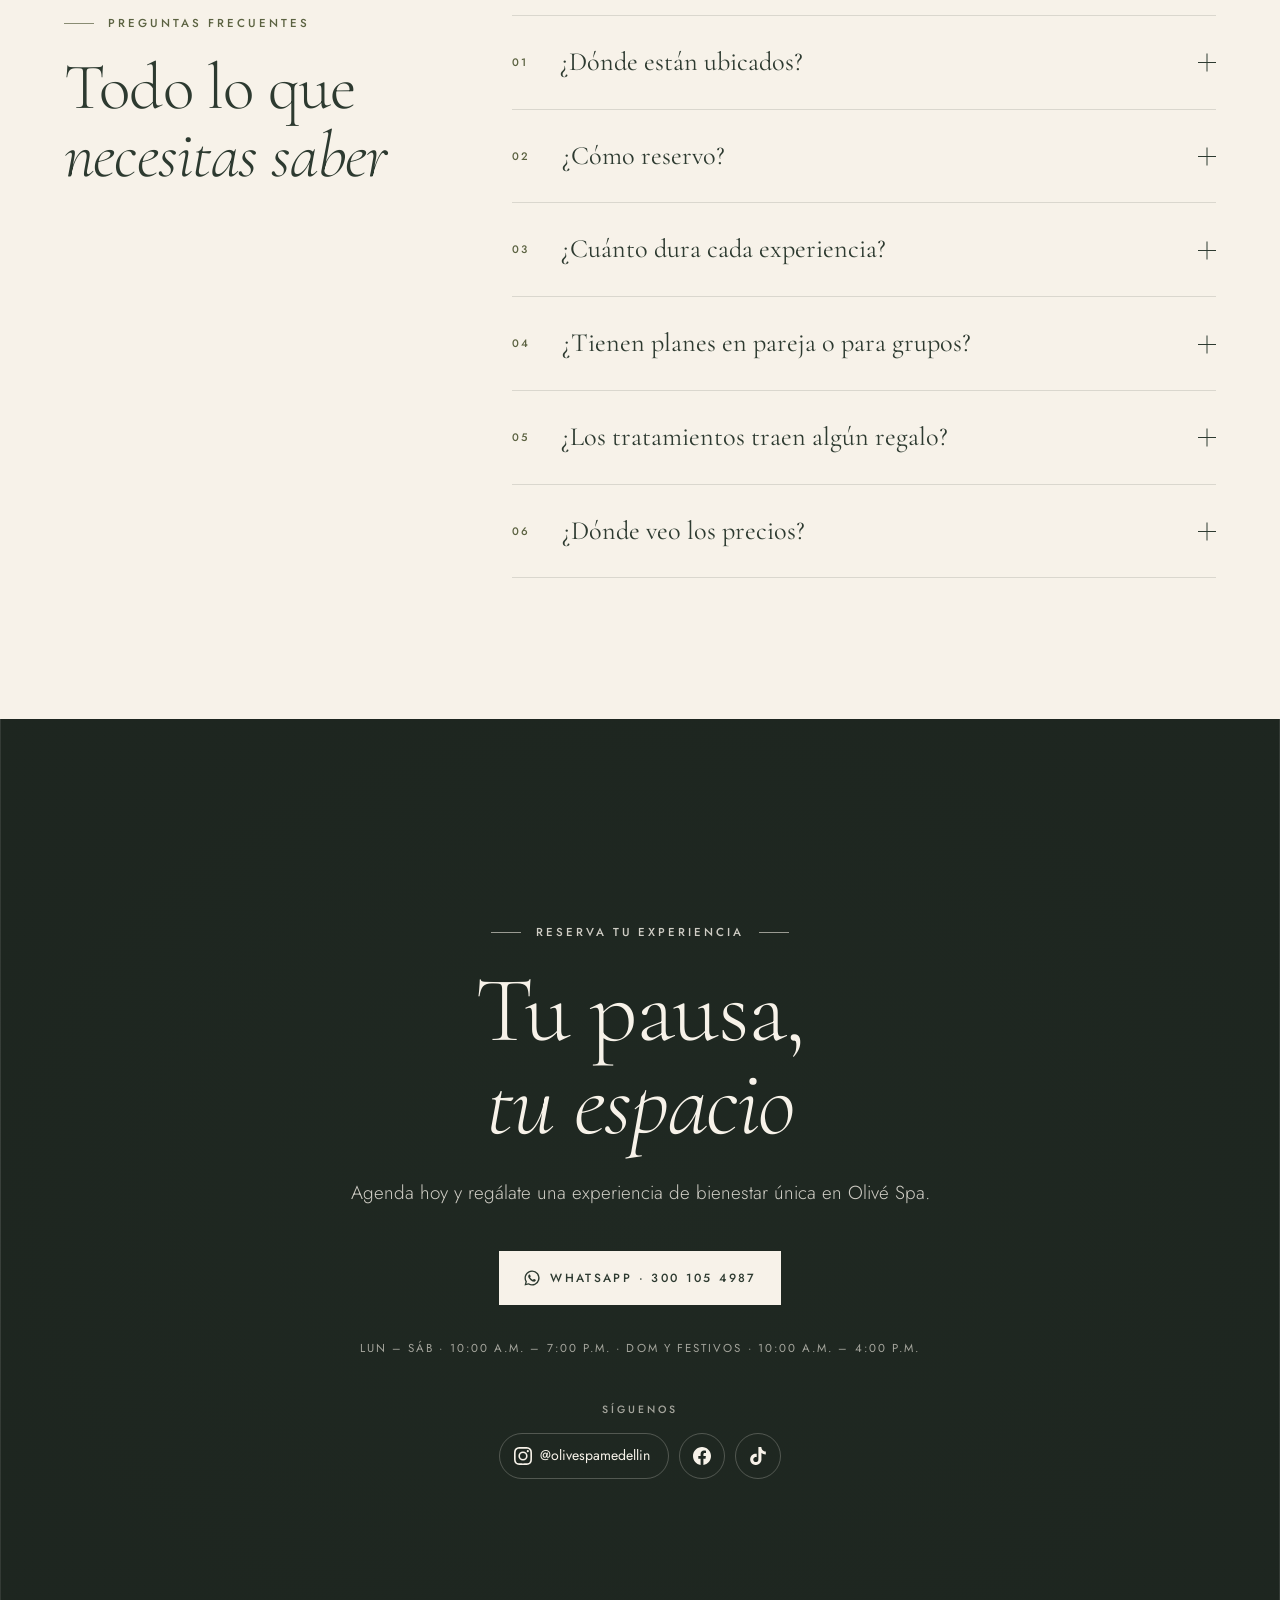
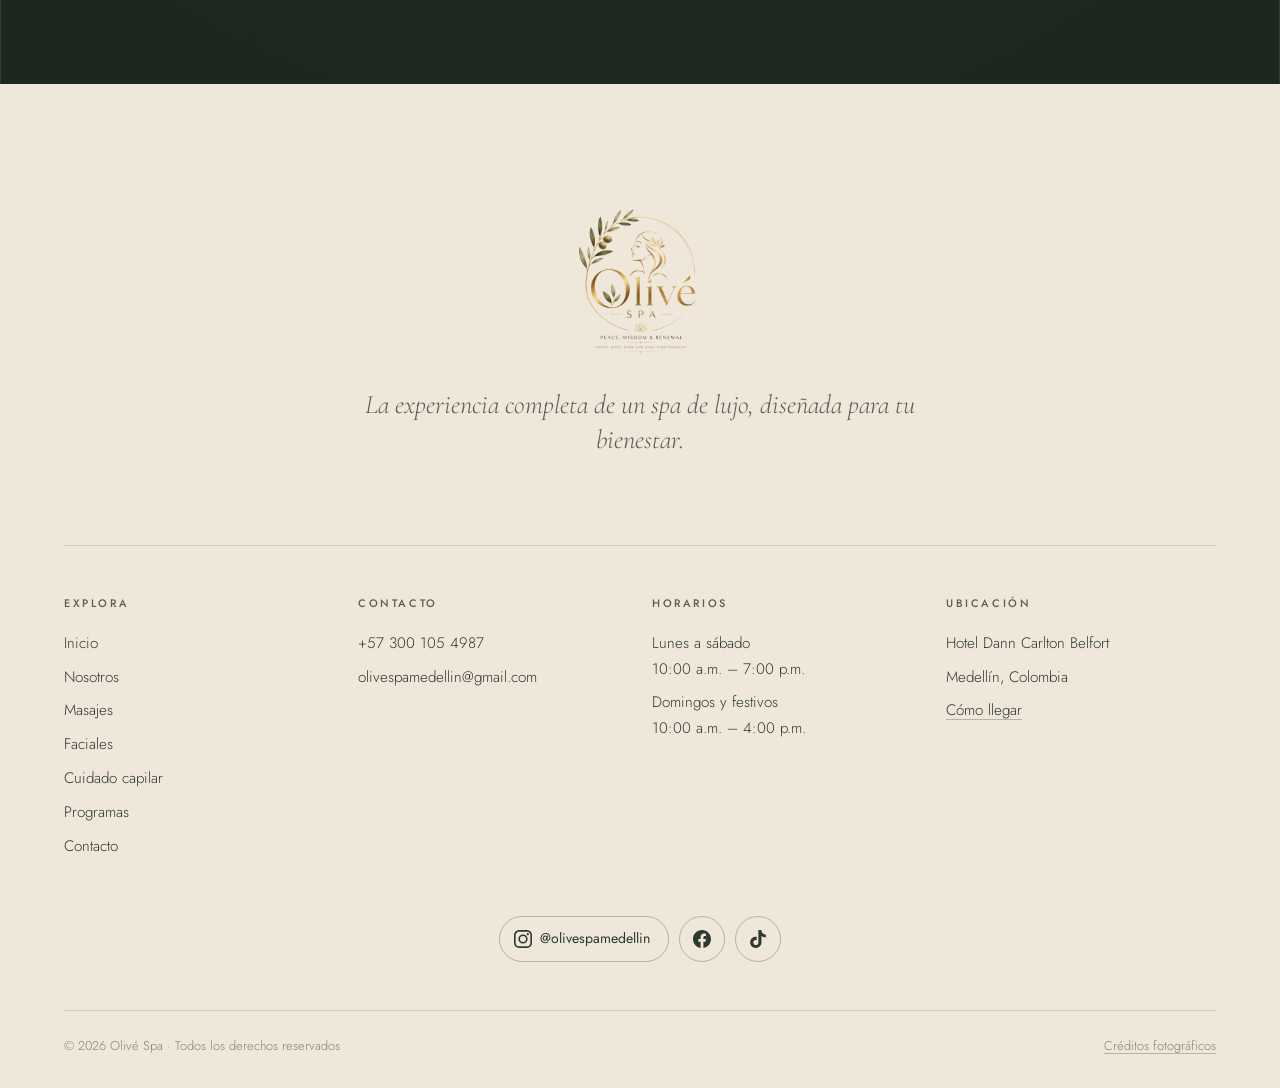
==== commit 822fe383: "Rediseño: sitio de varias páginas con estilo de hotel de lujo y animaciones modernas Estructura y es" ====
--- a/index.html
+++ b/index.html
@@ -1,400 +1,460 @@
 <!doctype html>
-<html lang="es" class="no-js">
+<html lang="es">
 <head>
   <meta charset="utf-8" />
   <script>document.documentElement.className = matchMedia("(prefers-reduced-motion: reduce)").matches ? "quieto" : "movimiento";</script>
-  <meta name="viewport" content="width=device-width, initial-scale=1" />
-  <title>Olivé Spa — Spa a domicilio en Medellín · Masajes, faciales y rituales</title>
-  <meta name="description" content="Olivé Spa: vive la relajación donde te encuentres. Llevamos el spa hasta la puerta de tu casa: masajes, tratamientos faciales, programas spa en pareja y terapias post-quirúrgicas en Medellín (El Poblado, Laureles), Envigado y Sabaneta." />
+  <meta name="viewport" content="width=device-width, initial-scale=1, viewport-fit=cover" />
+  <title>Olivé Spa — Spa de lujo en Medellín · Masajes, faciales y cuidado capilar</title>
+  <meta name="description" content="Olivé Spa: un refugio de calma y conexión en el Hotel Dann Carlton Belfort, en Medellín. Masajes de relajación, tratamientos faciales, cuidado capilar y programas spa en pareja." />
   <link rel="canonical" href="https://olivespamedellin.com/" />
+  <meta name="theme-color" content="#2d3a30" />
   <meta property="og:type" content="website" />
-  <meta property="og:title" content="Olivé Spa — Spa a domicilio en Medellín" />
-  <meta property="og:description" content="Olivé Spa: vive la relajación donde te encuentres. Masajes, faciales y rituales de bienestar a domicilio en Medellín y el Valle de Aburrá." />
+  <meta property="og:site_name" content="Olivé Spa" />
+  <meta property="og:title" content="Olivé Spa — Spa de lujo en Medellín" />
+  <meta property="og:description" content="Spa en un ambiente de lujo, diseñado para tu relajación, bienestar y recuperación. Masajes, faciales, cuidado capilar y rituales en pareja." />
   <meta property="og:url" content="https://olivespamedellin.com/" />
-  <meta property="og:image" content="https://olivespamedellin.com/assets/img/hero-masaje.jpg" />
+  <meta property="og:image" content="https://olivespamedellin.com/assets/img/panel/programa-activando-mi-energia-20261014225345-518b-1.jpg" />
   <meta property="og:locale" content="es_CO" />
   <link rel="icon" type="image/png" sizes="32x32" href="assets/brand/favicon-32.png" />
   <link rel="apple-touch-icon" sizes="180x180" href="assets/brand/apple-touch-icon.png" />
-
   <link rel="preconnect" href="https://fonts.googleapis.com" />
   <link rel="preconnect" href="https://fonts.gstatic.com" crossorigin />
-  <link rel="stylesheet" href="https://fonts.googleapis.com/css2?family=Cormorant+Garamond:ital,wght@0,400;0,500;0,600;1,400;1,500&family=Montserrat:wght@300;400;500;600&display=swap" />
-
-  <link rel="preload" as="image" href="assets/img/hero-masaje.jpg" fetchpriority="high" />
-  <link rel="stylesheet" href="styles.css?v=2026110402" />
+  <link rel="stylesheet" href="https://fonts.googleapis.com/css2?family=Cormorant+Garamond:ital,wght@0,300;0,400;0,500;1,300;1,400&family=Jost:wght@300;400;500&display=swap" />
+  <link rel="preload" as="image" href="assets/img/panel/programa-activando-mi-energia-20261014225345-518b-1.jpg" fetchpriority="high" />
+  <link rel="stylesheet" href="styles.css?v=2026110701" />
+  <script type="application/ld+json">{"@context":"https://schema.org","@type":"DaySpa","name":"Olivé Spa","url":"https://olivespamedellin.com/","image":"https://olivespamedellin.com/assets/img/panel/programa-activando-mi-energia-20261014225345-518b-1.jpg","telephone":"+573001054987","email":"olivespamedellin@gmail.com","address":{"@type":"PostalAddress","streetAddress":"Hotel Dann Carlton Belfort","addressLocality":"Medellín, Colombia"},"sameAs":["https://www.instagram.com/olivespamedellin/","https://www.facebook.com/share/18Qb4jLNsf/","https://www.tiktok.com/@olivespamedellin"]}</script>
 </head>
-<body>
-  <a class="skip-link" href="#main">Saltar al contenido</a>
-
-  <!-- ============================ NAV ============================ -->
-  <header class="nav" data-nav>
-    <div class="nav-inner">
-      <a class="nav-brand" href="#inicio">
-        <span class="nav-brand-name">Olivé Spa</span>
-      </a>
-      <nav class="nav-links" data-nav-links aria-label="Navegación principal">
-        <a href="#nosotros">Nosotros</a>
-        <a href="#masajes">Masajes</a>
-        <a href="#faciales">Faciales</a>
-        <a href="#programas">Programas</a>
-        <a href="#postquirurgico">Post-quirúrgico</a>
-        <a href="#contacto">Contacto</a>
+<body class="pagina-inicio con-portada-oscura">
+  <a class="saltar" href="#contenido">Saltar al contenido</a>
+  <header class="cabecera" data-cabecera>
+    <div class="cabecera-barra">
+      <a class="marca" href="./" aria-current="page"><span class="marca-nombre">Olivé Spa</span></a>
+      <nav class="cabecera-menu" aria-label="Principal">
+        <a href="nosotros/">Nosotros</a>
+        <a href="masajes/">Masajes</a>
+        <a href="faciales/">Faciales</a>
+        <a href="cuidado-capilar/">Cuidado capilar</a>
+        <a href="programas/">Programas</a>
+        <a href="contacto/">Contacto</a>
       </nav>
-      <a class="btn btn-primary nav-cta" href="https://wa.me/573001054987?text=Hola%2C%20Oliv%C3%A9%20Spa%20%F0%9F%8C%BF%20Quiero%20reservar%20una%20experiencia%20de%20spa%20a%20domicilio." target="_blank" rel="noopener">Reservar</a>
-      <button class="nav-burger" data-burger aria-label="Abrir menú" aria-expanded="false">
-        <span></span><span></span><span></span>
+      <a class="boton boton-cabecera" href="https://wa.me/573001054987?text=Hola%2C%20Oliv%C3%A9%20Spa%20%F0%9F%8C%BF%20Quiero%20reservar%20una%20experiencia%20de%20spa." target="_blank" rel="noopener">Reservar</a>
+      <button class="cabecera-abrir" type="button" data-menu-abrir aria-expanded="false" aria-controls="menu-movil">
+        <span class="cabecera-abrir-texto">Menú</span>
+        <span class="cabecera-abrir-lineas" aria-hidden="true"><span></span><span></span></span>
       </button>
     </div>
   </header>
-
-  <main id="main">
-    <!-- ============================ HERO ============================ -->
-    <section class="hero" id="inicio">
-      <div class="hero-blob" aria-hidden="true"></div>
-      <svg class="squiggle squiggle-hero" viewBox="0 0 120 24" aria-hidden="true"><path d="M2 20 L18 4 L34 20 L50 4 L66 20 L82 4 L98 20 L114 4" fill="none" stroke="currentColor" stroke-width="4" stroke-linecap="round" stroke-linejoin="round"/></svg>
-      <div class="hero-inner">
-        <div class="hero-copy">
-          <p class="kicker reveal">Spa en Medellín y el Valle de Aburrá</p>
-          <h1 class="hero-title reveal">Vive la relajación,<br /><em>donde te encuentres.</em></h1>
-          <p class="hero-sub reveal">Llevamos el spa hasta la puerta de tu casa: terapeutas certificados, aromas, música y todo lo necesario para que solo te ocupes de disfrutar.</p>
-          <p class="hero-tagline reveal">Paz, sabiduría y renovación — donde el cuerpo, la mente y el alma encuentran armonía.</p>
-          <div class="hero-actions reveal">
-            <a class="btn btn-primary" href="https://wa.me/573001054987?text=Hola%2C%20Oliv%C3%A9%20Spa%20%F0%9F%8C%BF%20Quiero%20reservar%20una%20experiencia%20de%20spa%20a%20domicilio." target="_blank" rel="noopener">
-              <svg viewBox="0 0 24 24" width="18" height="18" aria-hidden="true"><path fill="currentColor" d="M12 2a10 10 0 0 0-8.66 15L2 22l5.16-1.32A10 10 0 1 0 12 2Zm0 18.2a8.2 8.2 0 0 1-4.18-1.14l-.3-.18-3.06.78.82-2.98-.2-.31A8.2 8.2 0 1 1 12 20.2Zm4.5-6.13c-.25-.12-1.47-.72-1.7-.8s-.39-.13-.56.12-.64.8-.78.97-.29.19-.54.06a6.7 6.7 0 0 1-3.35-2.93c-.25-.43.25-.4.72-1.33a.45.45 0 0 0-.02-.43c-.06-.12-.56-1.34-.76-1.84s-.4-.42-.56-.43h-.48a.93.93 0 0 0-.67.31 2.81 2.81 0 0 0-.87 2.09 4.89 4.89 0 0 0 1.02 2.58 11.16 11.16 0 0 0 4.27 3.77 14.3 14.3 0 0 0 1.42.53 3.42 3.42 0 0 0 1.57.1 2.57 2.57 0 0 0 1.68-1.19 2.08 2.08 0 0 0 .14-1.19c-.06-.1-.23-.17-.48-.29Z"/></svg>
-              Reservar por WhatsApp
-            </a>
-            <a class="btn btn-ghost" href="#masajes">Explorar servicios</a>
+  <div class="menu-movil" id="menu-movil" data-menu inert aria-label="Menú">
+    <div class="menu-movil-cabeza">
+      <a class="marca" href="./" aria-current="page"><span class="marca-nombre">Olivé Spa</span></a>
+      <button class="menu-cerrar" type="button" data-menu-cerrar>Cerrar</button>
+    </div>
+    <nav class="menu-movil-enlaces">
+      <a href="./" aria-current="page" style="--i:0"><span class="menu-num">01</span><span>Inicio</span></a>
+      <a href="nosotros/" style="--i:1"><span class="menu-num">02</span><span>Nosotros</span></a>
+      <a href="masajes/" style="--i:2"><span class="menu-num">03</span><span>Masajes</span></a>
+      <a href="faciales/" style="--i:3"><span class="menu-num">04</span><span>Faciales</span></a>
+      <a href="cuidado-capilar/" style="--i:4"><span class="menu-num">05</span><span>Cuidado capilar</span></a>
+      <a href="programas/" style="--i:5"><span class="menu-num">06</span><span>Programas</span></a>
+      <a href="contacto/" style="--i:6"><span class="menu-num">07</span><span>Contacto</span></a>
+    </nav>
+    <div class="menu-movil-pie">
+      <a class="boton boton-oscuro" href="https://wa.me/573001054987?text=Hola%2C%20Oliv%C3%A9%20Spa%20%F0%9F%8C%BF%20Quiero%20reservar%20una%20experiencia%20de%20spa." target="_blank" rel="noopener"><svg viewBox="0 0 24 24" width="18" height="18" aria-hidden="true"><path fill="currentColor" d="M12 2a10 10 0 0 0-8.66 15L2 22l5.16-1.32A10 10 0 1 0 12 2Zm0 18.2a8.2 8.2 0 0 1-4.18-1.14l-.3-.18-3.06.78.82-2.98-.2-.31A8.2 8.2 0 1 1 12 20.2Zm4.5-6.13c-.25-.12-1.47-.72-1.7-.8s-.39-.13-.56.12-.64.8-.78.97-.29.19-.54.06a6.7 6.7 0 0 1-3.35-2.93c-.25-.43.25-.4.72-1.33a.45.45 0 0 0-.02-.43c-.06-.12-.56-1.34-.76-1.84s-.4-.42-.56-.43h-.48a.93.93 0 0 0-.67.31 2.81 2.81 0 0 0-.87 2.09 4.89 4.89 0 0 0 1.02 2.58 11.16 11.16 0 0 0 4.27 3.77 14.3 14.3 0 0 0 1.42.53 3.42 3.42 0 0 0 1.57.1 2.57 2.57 0 0 0 1.68-1.19 2.08 2.08 0 0 0 .14-1.19c-.06-.1-.23-.17-.48-.29Z"/></svg>Reservar por WhatsApp</a>
+      <a class="menu-movil-dato" href="mailto:olivespamedellin@gmail.com">olivespamedellin@gmail.com</a>
+      <div class="redes"><a class="red red-usuario" href="https://www.instagram.com/olivespamedellin/" target="_blank" rel="noopener" aria-label="Instagram de Olivé Spa: @olivespamedellin"><svg viewBox="0 0 24 24" width="20" height="20" aria-hidden="true"><path fill="currentColor" d="M12 2.2c3.2 0 3.6 0 4.85.07 1.17.05 1.8.25 2.23.41.56.22.96.48 1.38.9.42.42.68.82.9 1.38.16.42.36 1.06.41 2.23.06 1.26.07 1.64.07 4.85s0 3.6-.07 4.85c-.05 1.17-.25 1.8-.41 2.23-.22.56-.48.96-.9 1.38-.42.42-.82.68-1.38.9-.42.16-1.06.36-2.23.41-1.26.06-1.64.07-4.85.07s-3.6 0-4.85-.07c-1.17-.05-1.8-.25-2.23-.41a3.72 3.72 0 0 1-1.38-.9 3.72 3.72 0 0 1-.9-1.38c-.16-.42-.36-1.06-.41-2.23C2.2 15.6 2.2 15.2 2.2 12s0-3.6.07-4.85c.05-1.17.25-1.8.41-2.23.22-.56.48-.96.9-1.38.42-.42.82-.68 1.38-.9.42-.16 1.06-.36 2.23-.41C8.4 2.2 8.8 2.2 12 2.2m0-2.2C8.74 0 8.33 0 7.05.07 5.78.13 4.9.33 4.14.63a5.9 5.9 0 0 0-2.13 1.38A5.9 5.9 0 0 0 .63 4.14C.33 4.9.13 5.78.07 7.05 0 8.33 0 8.74 0 12s0 3.67.07 4.95c.06 1.27.26 2.15.56 2.91.31.79.72 1.46 1.38 2.13a5.9 5.9 0 0 0 2.13 1.38c.76.3 1.64.5 2.91.56C8.33 24 8.74 24 12 24s3.67 0 4.95-.07c1.27-.06 2.15-.26 2.91-.56a5.9 5.9 0 0 0 2.13-1.38 5.9 5.9 0 0 0 1.38-2.13c.3-.76.5-1.64.56-2.91.07-1.28.07-1.69.07-4.95s0-3.67-.07-4.95c-.06-1.27-.26-2.15-.56-2.91a5.9 5.9 0 0 0-1.38-2.13A5.9 5.9 0 0 0 19.86.63c-.76-.3-1.64-.5-2.91-.56C15.67 0 15.26 0 12 0Zm0 5.84A6.16 6.16 0 1 0 18.16 12 6.16 6.16 0 0 0 12 5.84Zm0 10.15A4 4 0 1 1 16 12a4 4 0 0 1-4 4Zm7.85-10.4a1.44 1.44 0 1 1-1.44-1.44 1.44 1.44 0 0 1 1.44 1.44Z"/></svg><span>@olivespamedellin</span></a><a class="red" href="https://www.facebook.com/share/18Qb4jLNsf/" target="_blank" rel="noopener" aria-label="Facebook de Olivé Spa"><svg viewBox="0 0 24 24" width="20" height="20" aria-hidden="true"><path fill="currentColor" d="M24 12.07C24 5.4 18.63 0 12 0S0 5.4 0 12.07C0 18.1 4.39 23.09 10.13 24v-8.44H7.08v-3.49h3.05V9.41c0-3.02 1.79-4.7 4.53-4.7 1.31 0 2.68.24 2.68.24v2.97h-1.51c-1.49 0-1.95.93-1.95 1.89v2.26h3.32l-.53 3.49h-2.79V24C19.61 23.09 24 18.1 24 12.07Z"/></svg></a><a class="red" href="https://www.tiktok.com/@olivespamedellin" target="_blank" rel="noopener" aria-label="TikTok de Olivé Spa"><svg viewBox="0 0 24 24" width="20" height="20" aria-hidden="true"><path fill="currentColor" d="M12.53.02C13.84 0 15.14.01 16.44 0c.08 1.53.63 3.09 1.75 4.17 1.12 1.11 2.7 1.62 4.24 1.79v4.03c-1.44-.05-2.89-.35-4.2-.97-.57-.26-1.1-.59-1.62-.93-.01 2.92.01 5.84-.02 8.75-.08 1.4-.54 2.79-1.35 3.94-1.31 1.92-3.58 3.17-5.91 3.21-1.43.08-2.86-.31-4.08-1.03-2.02-1.19-3.44-3.37-3.65-5.71-.02-.5-.03-1-.01-1.49.18-1.9 1.12-3.72 2.58-4.96 1.66-1.44 3.98-2.13 6.15-1.72.02 1.48-.04 2.96-.04 4.44-.99-.32-2.15-.23-3.02.37-.63.41-1.11 1.04-1.36 1.75-.21.51-.15 1.07-.14 1.61.24 1.64 1.82 3.02 3.5 2.87 1.12-.01 2.19-.66 2.77-1.61.19-.33.4-.67.41-1.06.1-1.79.06-3.57.07-5.36.01-4.03-.01-8.05.02-12.07z"/></svg></a></div>
+    </div>
+  </div>
+  <main id="contenido">
+    <section class="portada" id="inicio" data-portada>
+      <div class="portada-fotos">
+        <img class="portada-foto activa" src="assets/img/panel/programa-activando-mi-energia-20261014225345-518b-1.jpg" alt="Masaje facial relajante a la luz de las velas" fetchpriority="high" decoding="async" />
+        <img class="portada-foto" src="assets/img/panel/masaje-en-pareja-20261014224217-3dc0-1.jpg" alt="" fetchpriority="low" decoding="async" />
+        <img class="portada-foto" src="assets/img/panel/masaje-piedras-volcanicas-20261014220955-837e-1.jpg" alt="" fetchpriority="low" decoding="async" />
+      </div>
+      <div class="portada-velo" aria-hidden="true"></div>
+      <div class="contenedor portada-contenido">
+        <p class="etiqueta etiqueta-clara portada-etiqueta">Spa en Medellín y el Valle de Aburrá</p>
+        <h1 class="portada-titulo"><span class="linea"><span>Vive la relajación,</span></span><span class="linea"><em>donde te encuentres.</em></span></h1>
+        <p class="portada-texto">Spa en un ambiente de lujo, diseñado para tu relajación, bienestar y recuperación. Un refugio de calma y conexión.</p>
+        <div class="portada-acciones">
+          <a class="boton boton-claro" href="https://wa.me/573001054987?text=Hola%2C%20Oliv%C3%A9%20Spa%20%F0%9F%8C%BF%20Quiero%20reservar%20una%20experiencia%20de%20spa." target="_blank" rel="noopener"><svg viewBox="0 0 24 24" width="18" height="18" aria-hidden="true"><path fill="currentColor" d="M12 2a10 10 0 0 0-8.66 15L2 22l5.16-1.32A10 10 0 1 0 12 2Zm0 18.2a8.2 8.2 0 0 1-4.18-1.14l-.3-.18-3.06.78.82-2.98-.2-.31A8.2 8.2 0 1 1 12 20.2Zm4.5-6.13c-.25-.12-1.47-.72-1.7-.8s-.39-.13-.56.12-.64.8-.78.97-.29.19-.54.06a6.7 6.7 0 0 1-3.35-2.93c-.25-.43.25-.4.72-1.33a.45.45 0 0 0-.02-.43c-.06-.12-.56-1.34-.76-1.84s-.4-.42-.56-.43h-.48a.93.93 0 0 0-.67.31 2.81 2.81 0 0 0-.87 2.09 4.89 4.89 0 0 0 1.02 2.58 11.16 11.16 0 0 0 4.27 3.77 14.3 14.3 0 0 0 1.42.53 3.42 3.42 0 0 0 1.57.1 2.57 2.57 0 0 0 1.68-1.19 2.08 2.08 0 0 0 .14-1.19c-.06-.1-.23-.17-.48-.29Z"/></svg>Reservar por WhatsApp</a>
+          <a class="enlace enlace-claro" href="#experiencias">Explorar servicios</a>
+        </div>
+      </div>
+      <div class="buscador" data-buscador>
+        <label class="buscador-campo"><span class="buscador-etiqueta">Elige tu experiencia</span><select data-buscador-lista><optgroup label="Masajes"><option value="https://wa.me/573001054987?text=Hola%2C%20Oliv%C3%A9%20Spa%20%F0%9F%8C%BF%20Quiero%20reservar%3A%20Masaje%20Relajaci%C3%B3n%20Profunda">Masaje Relajación Profunda</option><option value="https://wa.me/573001054987?text=Hola%2C%20Oliv%C3%A9%20Spa%20%F0%9F%8C%BF%20Quiero%20reservar%3A%20Masaje%20Terap%C3%A9utico%20con%20Piedras%20Volc%C3%A1nicas">Masaje Terapéutico con Piedras Volcánicas</option><option value="https://wa.me/573001054987?text=Hola%2C%20Oliv%C3%A9%20Spa%20%F0%9F%8C%BF%20Quiero%20reservar%3A%20Masaje%20Coconut%20(nuez%20de%20coco)">Masaje Coconut (nuez de coco)</option><option value="https://wa.me/573001054987?text=Hola%2C%20Oliv%C3%A9%20Spa%20%F0%9F%8C%BF%20Quiero%20reservar%3A%20Masaje%20Bamb%C3%BA">Masaje Bambú</option><option value="https://wa.me/573001054987?text=Hola%2C%20Oliv%C3%A9%20Spa%20%F0%9F%8C%BF%20Quiero%20reservar%3A%20Masaje%20de%20Tejido%20Profundo">Masaje de Tejido Profundo</option><option value="https://wa.me/573001054987?text=Hola%2C%20Oliv%C3%A9%20Spa%20%F0%9F%8C%BF%20Quiero%20reservar%3A%20Drenaje%20Linf%C3%A1tico%20Manual%20(DLM)">Drenaje Linfático Manual (DLM)</option><option value="https://wa.me/573001054987?text=Hola%2C%20Oliv%C3%A9%20Spa%20%F0%9F%8C%BF%20Quiero%20reservar%3A%20Masaje%20Sensorial%20(vela%20termal)">Masaje Sensorial (vela termal)</option><option value="https://wa.me/573001054987?text=Hola%2C%20Oliv%C3%A9%20Spa%20%F0%9F%8C%BF%20Quiero%20reservar%3A%20Masaje%20Deportivo">Masaje Deportivo</option><option value="https://wa.me/573001054987?text=Hola%2C%20Oliv%C3%A9%20Spa%20%F0%9F%8C%BF%20Quiero%20reservar%3A%20Masaje%20de%20relajaci%C3%B3n%20profunda%20mas%20turco">Masaje de relajación profunda mas turco</option><option value="https://wa.me/573001054987?text=Hola%2C%20Oliv%C3%A9%20Spa%20%F0%9F%8C%BF%20Quiero%20reservar%3A%20Masaje%20de%20Relajaci%C3%B3n%20con%20Hidrataci%C3%B3n%20Facial">Masaje de Relajación con Hidratación Facial</option><option value="https://wa.me/573001054987?text=Hola%2C%20Oliv%C3%A9%20Spa%20%F0%9F%8C%BF%20Quiero%20reservar%3A%20Masaje%20Localizado%20(espalda)%20con%20Exfoliaci%C3%B3n%20Corporal">Masaje Localizado (espalda) con Exfoliación Corporal</option><option value="https://wa.me/573001054987?text=Hola%2C%20Oliv%C3%A9%20Spa%20%F0%9F%8C%BF%20Quiero%20reservar%3A%20Masaje%20Descontracturante">Masaje Descontracturante</option><option value="https://wa.me/573001054987?text=Hola%2C%20Oliv%C3%A9%20Spa%20%F0%9F%8C%BF%20Quiero%20reservar%3A%20Masaje%20en%20Pareja%20con%20Aceites%20Tibios">Masaje en Pareja con Aceites Tibios</option><option value="https://wa.me/573001054987?text=Hola%2C%20Oliv%C3%A9%20Spa%20%F0%9F%8C%BF%20Quiero%20reservar%3A%20Masaje%20a%20Cuatro%20Manos">Masaje a Cuatro Manos</option></optgroup><optgroup label="Faciales"><option value="https://wa.me/573001054987?text=Hola%2C%20Oliv%C3%A9%20Spa%20%F0%9F%8C%BF%20Quiero%20reservar%3A%20Limpieza%20Facial%20Profunda%20con%20M%C3%A1scara%20LED">Limpieza Facial Profunda con Máscara LED</option><option value="https://wa.me/573001054987?text=Hola%2C%20Oliv%C3%A9%20Spa%20%F0%9F%8C%BF%20Quiero%20reservar%3A%20Rejuvenecimiento%20con%20Exosomas%20Vegetales%20y%20PDRN%20de%20Salm%C3%B3n">Rejuvenecimiento con Exosomas Vegetales y PDRN de Salmón</option><option value="https://wa.me/573001054987?text=Hola%2C%20Oliv%C3%A9%20Spa%20%F0%9F%8C%BF%20Quiero%20reservar%3A%20Piel%20de%20Porcelana%20con%20M%C3%A1scara%20LED">Piel de Porcelana con Máscara LED</option><option value="https://wa.me/573001054987?text=Hola%2C%20Oliv%C3%A9%20Spa%20%F0%9F%8C%BF%20Quiero%20reservar%3A%20Elixir%20de%20Hidrataci%C3%B3n%20con%20M%C3%A1scara%20LED">Elixir de Hidratación con Máscara LED</option></optgroup><optgroup label="Cuidado capilar"><option value="https://wa.me/573001054987?text=Hola%2C%20Oliv%C3%A9%20Spa%20%F0%9F%8C%BF%20Quiero%20reservar%3A%20Blower">Blower</option><option value="https://wa.me/573001054987?text=Hola%2C%20Oliv%C3%A9%20Spa%20%F0%9F%8C%BF%20Quiero%20reservar%3A%20Alisados%20Brillo%20Espejo">Alisados Brillo Espejo</option><option value="https://wa.me/573001054987?text=Hola%2C%20Oliv%C3%A9%20Spa%20%F0%9F%8C%BF%20Quiero%20reservar%3A%20Terapias%20Anti%20Ca%C3%ADda">Terapias Anti Caída</option><option value="https://wa.me/573001054987?text=Hola%2C%20Oliv%C3%A9%20Spa%20%F0%9F%8C%BF%20Quiero%20reservar%3A%20Terapias%20de%20Recuperaci%C3%B3n%20Capilar">Terapias de Recuperación Capilar</option><option value="https://wa.me/573001054987?text=Hola%2C%20Oliv%C3%A9%20Spa%20%F0%9F%8C%BF%20Quiero%20reservar%3A%20Diagn%C3%B3stico%20con%20capil%C3%B3grafo">Diagnóstico con capilógrafo</option></optgroup><optgroup label="Programas"><option value="https://wa.me/573001054987?text=Hola%2C%20Oliv%C3%A9%20Spa%20%F0%9F%8C%BF%20Quiero%20reservar%3A%20Vino%2C%20Uvas%20y%20Pasi%C3%B3n">Vino, Uvas y Pasión</option><option value="https://wa.me/573001054987?text=Hola%2C%20Oliv%C3%A9%20Spa%20%F0%9F%8C%BF%20Quiero%20reservar%3A%20Dulce%20Amor">Dulce Amor</option><option value="https://wa.me/573001054987?text=Hola%2C%20Oliv%C3%A9%20Spa%20%F0%9F%8C%BF%20Quiero%20reservar%3A%20Elixir%20Tropical">Elixir Tropical</option><option value="https://wa.me/573001054987?text=Hola%2C%20Oliv%C3%A9%20Spa%20%F0%9F%8C%BF%20Quiero%20reservar%3A%20Activando%20mi%20Energ%C3%ADa">Activando mi Energía</option><option value="https://wa.me/573001054987?text=Hola%2C%20Oliv%C3%A9%20Spa%20%F0%9F%8C%BF%20Quiero%20reservar%3A%20Spa%20Novia">Spa Novia</option><option value="https://wa.me/573001054987?text=Hola%2C%20Oliv%C3%A9%20Spa%20%F0%9F%8C%BF%20Quiero%20reservar%3A%20Hombre%3A%20Fortaleza%20y%20Equilibrio">Hombre: Fortaleza y Equilibrio</option><option value="https://wa.me/573001054987?text=Hola%2C%20Oliv%C3%A9%20Spa%20%F0%9F%8C%BF%20Quiero%20reservar%3A%20Spa%20entre%20Amigas">Spa entre Amigas</option></optgroup></select></label>
+        <a class="boton boton-claro" href="https://wa.me/573001054987?text=Hola%2C%20Oliv%C3%A9%20Spa%20%F0%9F%8C%BF%20Quiero%20reservar%20una%20experiencia%20de%20spa." target="_blank" rel="noopener" data-buscador-ir>Reservar</a>
+      </div>
+      <a class="portada-bajar" href="#nosotros"><span>Desliza</span><i aria-hidden="true"></i></a>
+      <p class="portada-contador" aria-hidden="true"><span data-portada-actual>01</span> / 03</p>
+    </section>
+
+    <section class="esencia seccion" id="nosotros">
+      <div class="contenedor contenedor-estrecho">
+        <p class="etiqueta reveal">Nuestra esencia</p>
+        <p class="esencia-texto" data-texto-progresivo>Una misión clara: Brindarte un espacio donde puedas pausar la rutina y reconectar contigo. Diseñamos cada detalle para ofrecerte una experiencia única con los más altos estándares.</p>
+        <ul class="cifras reveal"><li class="mas"><strong data-count-to="30">30</strong><span>años de experiencia</span></li><li><strong data-count-to="30">30</strong><span>rituales y terapias</span></li></ul>
+        <a class="enlace reveal" href="nosotros/">Conoce más</a>
+      </div>
+    </section>
+
+    <section class="experiencias seccion" id="experiencias">
+      <div class="contenedor">
+        <header class="cabeza cabeza-centrada">
+          <p class="etiqueta reveal">Nuestras experiencias</p>
+          <h2 class="titulo-seccion" data-dividir>Un refugio para <em>cada sentido</em></h2>
+        </header>
+        <div class="pilares" data-deslizable style="--n: 4">
+          <a class="pilar reveal" href="masajes/" data-cursor="Ver">
+        <figure class="pilar-foto"><img src="assets/img/panel/masaje-sensorial-20261014220955-837e-1.jpg" alt="Masaje relajante con velas y aceites" loading="lazy" decoding="async" /></figure>
+        <div class="pilar-texto">
+          <span class="pilar-num">01</span>
+          <h3 class="pilar-nombre">Masajes</h3>
+          <p class="pilar-resumen">Terapias manuales que alivian la tensión y renuevan el cuerpo.</p>
+          <span class="pilar-ir">Ver masajes<svg class="flecha" viewBox="0 0 24 24" width="18" height="18" aria-hidden="true"><path d="M3 12h17m-6-6.5L20.5 12 14 18.5" fill="none" stroke="currentColor" stroke-width="1.3" stroke-linecap="round" stroke-linejoin="round"/></svg></span>
+        </div>
+      </a>
+          <a class="pilar reveal" href="faciales/" data-cursor="Ver">
+        <figure class="pilar-foto"><img src="assets/img/panel/facial-elixir-hidratacion-20261014220955-837e-1.jpg" alt="Tratamiento facial con máscara LED" loading="lazy" decoding="async" /></figure>
+        <div class="pilar-texto">
+          <span class="pilar-num">02</span>
+          <h3 class="pilar-nombre">Faciales</h3>
+          <p class="pilar-resumen">Tratamientos no invasivos que renuevan e hidratan tu piel.</p>
+          <span class="pilar-ir">Ver faciales<svg class="flecha" viewBox="0 0 24 24" width="18" height="18" aria-hidden="true"><path d="M3 12h17m-6-6.5L20.5 12 14 18.5" fill="none" stroke="currentColor" stroke-width="1.3" stroke-linecap="round" stroke-linejoin="round"/></svg></span>
+        </div>
+      </a>
+          <a class="pilar reveal" href="cuidado-capilar/" data-cursor="Ver">
+        <figure class="pilar-foto"><img src="assets/img/capilar.jpg" alt="Mujer secando su cabello" loading="lazy" decoding="async" /></figure>
+        <div class="pilar-texto">
+          <span class="pilar-num">03</span>
+          <h3 class="pilar-nombre">Cuidado capilar</h3>
+          <p class="pilar-resumen">Recuperación intensiva de la hebra y el cuero cabelludo.</p>
+          <span class="pilar-ir">Ver cuidado capilar<svg class="flecha" viewBox="0 0 24 24" width="18" height="18" aria-hidden="true"><path d="M3 12h17m-6-6.5L20.5 12 14 18.5" fill="none" stroke="currentColor" stroke-width="1.3" stroke-linecap="round" stroke-linejoin="round"/></svg></span>
+        </div>
+      </a>
+          <a class="pilar reveal" href="programas/" data-cursor="Ver">
+        <figure class="pilar-foto"><img src="assets/img/panel/programa-coco-velvet-20261014224006-8c75-1.jpg" alt="Ritual de spa en pareja con frutas y velas" loading="lazy" decoding="async" /></figure>
+        <div class="pilar-texto">
+          <span class="pilar-num">04</span>
+          <h3 class="pilar-nombre">Programas</h3>
+          <p class="pilar-resumen">Rituales en pareja e individuales para celebrar y compartir.</p>
+          <span class="pilar-ir">Ver programas<svg class="flecha" viewBox="0 0 24 24" width="18" height="18" aria-hidden="true"><path d="M3 12h17m-6-6.5L20.5 12 14 18.5" fill="none" stroke="currentColor" stroke-width="1.3" stroke-linecap="round" stroke-linejoin="round"/></svg></span>
+        </div>
+      </a>
+        </div>
+      </div>
+    </section>
+
+    <div class="cinta" aria-hidden="true">
+      <div class="cinta-pista" style="animation-duration: 56s"><span>Masajes de relajación</span><i aria-hidden="true"></i><span>Tratamientos faciales</span><i aria-hidden="true"></i><span>Cuidado capilar</span><i aria-hidden="true"></i><span>Programas spa en pareja</span><i aria-hidden="true"></i><span>Masajes de relajación</span><i aria-hidden="true"></i><span>Tratamientos faciales</span><i aria-hidden="true"></i><span>Cuidado capilar</span><i aria-hidden="true"></i><span>Programas spa en pareja</span><i aria-hidden="true"></i><span>Masajes de relajación</span><i aria-hidden="true"></i><span>Tratamientos faciales</span><i aria-hidden="true"></i><span>Cuidado capilar</span><i aria-hidden="true"></i><span>Programas spa en pareja</span><i aria-hidden="true"></i><span>Masajes de relajación</span><i aria-hidden="true"></i><span>Tratamientos faciales</span><i aria-hidden="true"></i><span>Cuidado capilar</span><i aria-hidden="true"></i><span>Programas spa en pareja</span><i aria-hidden="true"></i></div>
+    </div>
+
+    <section class="bloque bloque-carrusel seccion seccion-crema" id="masajes">
+      <div class="contenedor">
+        <header class="cabeza cabeza-con-enlace">
+          <div>
+            <p class="etiqueta reveal">Masajes de relajación</p>
+            <h2 class="titulo-seccion" data-dividir>Terapias que estimulan <em>los sentidos</em></h2>
           </div>
-          <div class="hero-chips reveal">
-            <span class="chip">Lun – Sáb · 10:00 a.m. – 7:00 p.m.</span>
-            <span class="chip">Dom y festivos · 10:00 a.m. – 4:00 p.m.</span>
+          <a class="enlace reveal" href="masajes/">Ver masajes</a>
+        </header>
+        <p class="regalo reveal">🎁 De regalito: <strong>todos los masajes llevan masaje facial</strong></p>
+      </div>
+      <div class="carrusel" data-carrusel>
+        <div class="carrusel-pista" data-carrusel-pista data-lenis-prevent-touch tabindex="0" aria-label="Masajes">
+          <a class="tarjeta" href="masajes/#masaje-relajacion-profunda" data-cursor="Ver">
+        <figure class="tarjeta-foto"><img src="assets/img/servicios/masaje-relajacion-profunda.jpg" alt="Masaje Relajación Profunda" loading="lazy" decoding="async" /></figure>
+        <div class="tarjeta-texto">
+          <h3>Masaje Relajación Profunda</h3>
+          <p>1 hora</p>
+        </div>
+      </a>
+          <a class="tarjeta" href="masajes/#masaje-piedras-volcanicas" data-cursor="Ver">
+        <figure class="tarjeta-foto"><img src="assets/img/panel/masaje-piedras-volcanicas-20261014220955-837e-1.jpg" alt="Masaje Terapéutico con Piedras Volcánicas" loading="lazy" decoding="async" /></figure>
+        <div class="tarjeta-texto">
+          <h3>Masaje Terapéutico con Piedras Volcánicas</h3>
+          <p>1 hora</p>
+        </div>
+      </a>
+          <a class="tarjeta" href="masajes/#masaje-coconut" data-cursor="Ver">
+        <figure class="tarjeta-foto"><img src="assets/img/panel/masaje-coconut-20261014220955-837e-1.jpg" alt="Masaje Coconut (nuez de coco)" loading="lazy" decoding="async" /></figure>
+        <div class="tarjeta-texto">
+          <h3>Masaje Coconut (nuez de coco)</h3>
+          <p>1 hora</p>
+        </div>
+      </a>
+          <a class="tarjeta" href="masajes/#masaje-bambu" data-cursor="Ver">
+        <figure class="tarjeta-foto"><img src="assets/img/panel/masaje-bambu-20261014220955-837e-1.jpg" alt="Masaje Bambú" loading="lazy" decoding="async" /></figure>
+        <div class="tarjeta-texto">
+          <h3>Masaje Bambú</h3>
+          <p>1 hora</p>
+        </div>
+      </a>
+          <a class="tarjeta" href="masajes/#masaje-tejido-profundo" data-cursor="Ver">
+        <figure class="tarjeta-foto"><img src="assets/img/panel/masaje-tejido-profundo-20261015041839-c3ba-1.jpg" alt="Masaje de Tejido Profundo" loading="lazy" decoding="async" /></figure>
+        <div class="tarjeta-texto">
+          <h3>Masaje de Tejido Profundo</h3>
+          <p>1 hora</p>
+        </div>
+      </a>
+          <a class="tarjeta" href="masajes/#drenaje-linfatico-manual" data-cursor="Ver">
+        <figure class="tarjeta-foto"><img src="assets/img/panel/drenaje-linfatico-manual-20261014222613-39e3-1.jpg" alt="Drenaje Linfático Manual (DLM)" loading="lazy" decoding="async" /></figure>
+        <div class="tarjeta-texto">
+          <h3>Drenaje Linfático Manual (DLM)</h3>
+          <p>1 hora y 30 minutos</p>
+        </div>
+      </a>
+          <a class="tarjeta" href="masajes/#masaje-sensorial" data-cursor="Ver">
+        <figure class="tarjeta-foto"><img src="assets/img/panel/masaje-sensorial-20261014220955-837e-1.jpg" alt="Masaje Sensorial (vela termal)" loading="lazy" decoding="async" /></figure>
+        <div class="tarjeta-texto">
+          <h3>Masaje Sensorial (vela termal)</h3>
+          <p>1 hora</p>
+        </div>
+      </a>
+          <a class="tarjeta" href="masajes/#masaje-deportivo" data-cursor="Ver">
+        <figure class="tarjeta-foto"><img src="assets/img/panel/masaje-deportivo-20261014222034-ba41-1.jpg" alt="Masaje Deportivo" loading="lazy" decoding="async" /></figure>
+        <div class="tarjeta-texto">
+          <h3>Masaje Deportivo</h3>
+          <p>1 hora</p>
+        </div>
+      </a>
+          <a class="tarjeta" href="masajes/#masaje-piernas-cansadas" data-cursor="Ver">
+        <figure class="tarjeta-foto"><img src="assets/img/panel/masaje-piernas-cansadas-20261014222034-ba41-1.jpg" alt="Masaje de relajación profunda mas turco" loading="lazy" decoding="async" /></figure>
+        <div class="tarjeta-texto">
+          <h3>Masaje de relajación profunda mas turco</h3>
+          <p>1 hora</p>
+        </div>
+      </a>
+          <a class="tarjeta" href="masajes/#masaje-relajacion-hidratacion-facial" data-cursor="Ver">
+        <figure class="tarjeta-foto"><img src="assets/img/panel/masaje-relajacion-hidratacion-facial-20260926042613-c0b6-1.jpg" alt="Masaje de Relajación con Hidratación Facial" loading="lazy" decoding="async" /></figure>
+        <div class="tarjeta-texto">
+          <h3>Masaje de Relajación con Hidratación Facial</h3>
+          <p>1 hora</p>
+        </div>
+      </a>
+          <a class="tarjeta" href="masajes/#masaje-localizado-exfoliacion" data-cursor="Ver">
+        <figure class="tarjeta-foto"><img src="assets/img/panel/masaje-localizado-exfoliacion-20261014220955-837e-1.jpg" alt="Masaje Localizado (espalda) con Exfoliación Corporal" loading="lazy" decoding="async" /></figure>
+        <div class="tarjeta-texto">
+          <h3>Masaje Localizado (espalda) con Exfoliación Corporal</h3>
+          <p>1 hora</p>
+        </div>
+      </a>
+          <a class="tarjeta" href="masajes/#masaje-descontracturante" data-cursor="Ver">
+        <figure class="tarjeta-foto"><img src="assets/img/panel/masaje-descontracturante-20261014224217-3dc0-1.jpg" alt="Masaje Descontracturante" loading="lazy" decoding="async" /></figure>
+        <div class="tarjeta-texto">
+          <h3>Masaje Descontracturante</h3>
+          <p>1 hora</p>
+        </div>
+      </a>
+          <a class="tarjeta" href="masajes/#masaje-en-pareja" data-cursor="Ver">
+        <figure class="tarjeta-foto"><img src="assets/img/panel/masaje-en-pareja-20261014224217-3dc0-1.jpg" alt="Masaje en Pareja con Aceites Tibios" loading="lazy" decoding="async" /></figure>
+        <div class="tarjeta-texto">
+          <h3>Masaje en Pareja con Aceites Tibios</h3>
+          <p>1 hora</p>
+        </div>
+      </a>
+          <a class="tarjeta" href="masajes/#masaje-cuatro-manos" data-cursor="Ver">
+        <figure class="tarjeta-foto"><img src="assets/img/panel/masaje-cuatro-manos-20261014220955-837e-1.jpg" alt="Masaje a Cuatro Manos" loading="lazy" decoding="async" /></figure>
+        <div class="tarjeta-texto">
+          <h3>Masaje a Cuatro Manos</h3>
+          <p>1 hora</p>
+        </div>
+      </a>
+        </div>
+        <div class="contenedor carrusel-control">
+          <div class="carrusel-barra" aria-hidden="true"><span data-carrusel-avance></span></div>
+          <div class="carrusel-flechas">
+            <button class="flecha-boton flecha-atras" type="button" data-carrusel-ant aria-label="Anteriores"><svg class="flecha" viewBox="0 0 24 24" width="18" height="18" aria-hidden="true"><path d="M3 12h17m-6-6.5L20.5 12 14 18.5" fill="none" stroke="currentColor" stroke-width="1.3" stroke-linecap="round" stroke-linejoin="round"/></svg></button>
+            <button class="flecha-boton" type="button" data-carrusel-sig aria-label="Siguientes"><svg class="flecha" viewBox="0 0 24 24" width="18" height="18" aria-hidden="true"><path d="M3 12h17m-6-6.5L20.5 12 14 18.5" fill="none" stroke="currentColor" stroke-width="1.3" stroke-linecap="round" stroke-linejoin="round"/></svg></button>
           </div>
         </div>
-        <div class="hero-media reveal">
-          <figure class="hero-figure">
-            <img src="assets/img/hero-masaje.jpg" alt="Masaje de relajación en pareja sobre toallas blancas" fetchpriority="high" loading="eager" />
-          </figure>
-          <div class="hero-dots" aria-hidden="true"><span></span><span></span><span></span></div>
-        </div>
-      </div>
-    </section>
-
-    <!-- ============================ MARQUEE ============================ -->
-    <div class="marquee" aria-hidden="true">
-      <div class="marquee-track" style="animation-duration: 72s">
-        <span>Masajes de relajación</span><i>✿</i><span>Tratamientos faciales</span><i>✿</i><span>Programas spa en pareja</span><i>✿</i><span>Post-quirúrgico</span><i>✿</i><span>Masajes de relajación</span><i>✿</i><span>Tratamientos faciales</span><i>✿</i><span>Programas spa en pareja</span><i>✿</i><span>Post-quirúrgico</span><i>✿</i><span>Masajes de relajación</span><i>✿</i><span>Tratamientos faciales</span><i>✿</i><span>Programas spa en pareja</span><i>✿</i><span>Post-quirúrgico</span><i>✿</i>
-        <span>Masajes de relajación</span><i>✿</i><span>Tratamientos faciales</span><i>✿</i><span>Programas spa en pareja</span><i>✿</i><span>Post-quirúrgico</span><i>✿</i><span>Masajes de relajación</span><i>✿</i><span>Tratamientos faciales</span><i>✿</i><span>Programas spa en pareja</span><i>✿</i><span>Post-quirúrgico</span><i>✿</i><span>Masajes de relajación</span><i>✿</i><span>Tratamientos faciales</span><i>✿</i><span>Programas spa en pareja</span><i>✿</i><span>Post-quirúrgico</span><i>✿</i>
-      </div>
-    </div>
-
-    <!-- ============================ NOSOTROS ============================ -->
-    <section class="about section" id="nosotros">
-      <div class="container about-grid">
-        <div class="about-media reveal">
-          <figure class="about-figure">
-            <img src="assets/img/detalle-piedras.jpg" alt="Corazón formado con piedras de colores sobre arena" loading="lazy" decoding="async" />
-          </figure>
-          <svg class="squiggle squiggle-about" viewBox="0 0 120 24" aria-hidden="true"><path d="M2 20 L18 4 L34 20 L50 4 L66 20 L82 4 L98 20 L114 4" fill="none" stroke="currentColor" stroke-width="4" stroke-linecap="round" stroke-linejoin="round"/></svg>
-        </div>
-        <div class="about-copy">
-          <p class="kicker reveal">Nuestra esencia</p>
-          <h2 class="section-title reveal">El spa viene <em>a ti</em></h2>
-          <p class="lead reveal">Una misión clara: llevarte la experiencia completa de un spa directamente a la puerta de tu casa, con la misma calidad, calidez y profesionalismo que encontrarías en los mejores centros de la ciudad.</p>
-          <ul class="stats reveal">
-            <li class="plus"><strong data-count-to="30">0</strong><span>años de experiencia</span></li>
-            <li><strong data-count-to="28">0</strong><span>rituales y terapias</span></li>
-            <li><strong data-count-to="5">0</strong><span>zonas de cobertura</span></li>
+      </div>
+    </section>
+
+    <section class="bloque bloque-dividido seccion" id="faciales">
+      <div class="contenedor dividido">
+        <figure class="dividido-foto reveal-foto" data-paralaje><img src="assets/img/panel/facial-elixir-hidratacion-20261014220955-837e-1.jpg" alt="Tratamiento facial con máscara LED" loading="lazy" decoding="async" /></figure>
+        <div class="dividido-texto">
+          <p class="etiqueta reveal">Área facial</p>
+          <h2 class="titulo-seccion" data-dividir>Renueva e hidrata <em>tu piel</em></h2>
+          <p class="texto reveal">Tratamientos faciales no invasivos que trabajan rostro, cuello y escote.</p>
+          <p class="regalo reveal">🎁 De regalito: <strong>todos los faciales llevan masaje en los pies</strong></p>
+          <ul class="nombres reveal">
+            <li><a href="faciales/#facial-limpieza-profunda"><span>Limpieza Facial Profunda con Máscara LED</span><small>1 hora</small></a></li>
+            <li><a href="faciales/#facial-rejuvenecimiento-exosomas"><span>Rejuvenecimiento con Exosomas Vegetales y PDRN de Salmón</span><small>1 h 30 min</small></a></li>
+            <li><a href="faciales/#facial-piel-de-porcelana"><span>Piel de Porcelana con Máscara LED</span><small>1 hora</small></a></li>
+            <li><a href="faciales/#facial-elixir-hidratacion"><span>Elixir de Hidratación con Máscara LED</span><small>1 hora</small></a></li>
           </ul>
-          <p class="about-coverage reveal">Medellín (El Poblado, Laureles) · Envigado · Sabaneta y municipios aledaños del Valle de Aburrá</p>
-        </div>
-      </div>
-    </section>
-
-    <!-- ============================ MASAJES ============================ -->
-    <section class="masajes section section-sage" id="masajes">
-      <div class="container">
-        <header class="section-head">
-          <p class="kicker reveal">Masajes de relajación</p>
-          <h2 class="section-title reveal">Terapias que estimulan <em>los sentidos</em></h2>
-          <p class="section-sub reveal">Estimula los sentidos, renueva y purifica el cuerpo con nuestras terapias. Cada masaje dura 1 hora.</p>
-          <p class="gift reveal">🎁 De regalito: <strong>todos los masajes llevan masaje facial</strong></p>
+          <a class="enlace reveal" href="faciales/">Ver faciales</a>
+        </div>
+      </div>
+    </section>
+
+    <section class="bloque bloque-lista seccion seccion-oscura" id="capilar">
+      <div class="contenedor lista-grid">
+        <div class="lista-cabeza">
+          <p class="etiqueta etiqueta-clara reveal">Cuidado capilar</p>
+          <h2 class="titulo-seccion" data-dividir>Especialistas en <em>salud capilar</em></h2>
+          <p class="texto reveal">En Olivé Spa nos especializamos en la recuperación intensiva de la hebra y el cuero cabelludo.</p>
+          <a class="enlace enlace-claro reveal" href="cuidado-capilar/">Ver cuidado capilar</a>
+        </div>
+        <ol class="lista-servicios" data-lista-fotos>
+          <li class="reveal"><a href="cuidado-capilar/#capilar-blower" data-foto="assets/img/servicios/capilar-blower-mini.jpg"><span class="lista-num">01</span><span class="lista-cuerpo"><span class="lista-nombre">Blower</span><span class="lista-desc">Secado y peinado profesional, dándole a tu cabello movimiento natural y un acabado suave.</span></span><svg class="flecha" viewBox="0 0 24 24" width="18" height="18" aria-hidden="true"><path d="M3 12h17m-6-6.5L20.5 12 14 18.5" fill="none" stroke="currentColor" stroke-width="1.3" stroke-linecap="round" stroke-linejoin="round"/></svg></a></li>
+          <li class="reveal"><a href="cuidado-capilar/#capilar-alisado-brillo-espejo" data-foto="assets/img/servicios/capilar-alisado-brillo-espejo-mini.jpg"><span class="lista-num">02</span><span class="lista-cuerpo"><span class="lista-nombre">Alisados Brillo Espejo</span><span class="lista-desc">Tratamiento disciplinante que elimina el frizz, alinea la fibra capilar y aporta un reflejo de luz uniforme y brillo a tu cabello.</span></span><svg class="flecha" viewBox="0 0 24 24" width="18" height="18" aria-hidden="true"><path d="M3 12h17m-6-6.5L20.5 12 14 18.5" fill="none" stroke="currentColor" stroke-width="1.3" stroke-linecap="round" stroke-linejoin="round"/></svg></a></li>
+          <li class="reveal"><a href="cuidado-capilar/#capilar-anti-caida" data-foto="assets/img/servicios/capilar-anti-caida-mini.jpg"><span class="lista-num">03</span><span class="lista-cuerpo"><span class="lista-nombre">Terapias Anti Caída</span><span class="lista-desc">Protocolos enfocados en fortalecer el cuero cabelludo, frenar la pérdida excesiva de cabello y estimular el nacimiento de fibras más fuertes y saludables.</span></span><svg class="flecha" viewBox="0 0 24 24" width="18" height="18" aria-hidden="true"><path d="M3 12h17m-6-6.5L20.5 12 14 18.5" fill="none" stroke="currentColor" stroke-width="1.3" stroke-linecap="round" stroke-linejoin="round"/></svg></a></li>
+          <li class="reveal"><a href="cuidado-capilar/#capilar-recuperacion" data-foto="assets/img/servicios/capilar-recuperacion-mini.jpg"><span class="lista-num">04</span><span class="lista-cuerpo"><span class="lista-nombre">Terapias de Recuperación Capilar</span><span class="lista-desc">Tratamientos de reconstrucción profunda y nutrición intensiva para restaurar la fibra dañada.</span></span><svg class="flecha" viewBox="0 0 24 24" width="18" height="18" aria-hidden="true"><path d="M3 12h17m-6-6.5L20.5 12 14 18.5" fill="none" stroke="currentColor" stroke-width="1.3" stroke-linecap="round" stroke-linejoin="round"/></svg></a></li>
+          <li class="reveal"><a href="cuidado-capilar/#capilar-diagnostico" data-foto="assets/img/servicios/capilar-diagnostico-mini.jpg"><span class="lista-num">05</span><span class="lista-cuerpo"><span class="lista-nombre">Diagnóstico con capilógrafo</span><span class="lista-desc">Analizamos a profundidad la salud de tu cuero cabelludo y fibra capilar con tecnología especializada.</span></span><svg class="flecha" viewBox="0 0 24 24" width="18" height="18" aria-hidden="true"><path d="M3 12h17m-6-6.5L20.5 12 14 18.5" fill="none" stroke="currentColor" stroke-width="1.3" stroke-linecap="round" stroke-linejoin="round"/></svg></a></li>
+        </ol>
+      </div>
+    </section>
+
+    <section class="bloque bloque-galeria seccion seccion-crema" id="programas">
+      <div class="contenedor">
+        <header class="cabeza cabeza-con-enlace">
+          <div>
+            <p class="etiqueta reveal">Programas spa</p>
+            <h2 class="titulo-seccion" data-dividir>Rituales para celebrar <em>y compartir</em></h2>
+          </div>
+          <a class="enlace reveal" href="programas/">Ver programas</a>
         </header>
-        <div class="menu-grid">
-          <ul class="menu-list reveal">
-            <li><div class="galeria galeria-mini" data-galeria="masaje-relajacion-profunda" data-cantidad="1" role="button" tabindex="0"><img class="media" src="assets/img/servicios/masaje-relajacion-profunda-mini.jpg" data-grande="assets/img/servicios/masaje-relajacion-profunda.jpg" alt="Masaje Relajación Profunda" loading="lazy" decoding="async" /></div><div class="menu-item"><div class="menu-row"><span class="menu-name"><span>Masaje Relajación Profunda</span> <em class="tag">favorito</em></span><span class="menu-dots"></span><span class="menu-price">$220.000</span></div><p class="menu-desc"></p></div></li>
-            <li><div class="galeria galeria-mini" data-galeria="masaje-piedras-volcanicas" data-cantidad="1" role="button" tabindex="0"><img class="media" src="assets/img/panel/masaje-piedras-volcanicas-20261014220955-837e-1-mini.jpg" data-grande="assets/img/panel/masaje-piedras-volcanicas-20261014220955-837e-1.jpg" alt="Masaje Terapéutico con Piedras Volcánicas" loading="lazy" decoding="async" /></div><div class="menu-item"><div class="menu-row"><span class="menu-name"><span>Masaje Terapéutico con Piedras Volcánicas</span></span><span class="menu-dots"></span><span class="menu-price">$230.000</span></div><p class="menu-desc"></p></div></li>
-            <li><div class="galeria galeria-mini" data-galeria="masaje-coconut" data-cantidad="1" role="button" tabindex="0"><img class="media" src="assets/img/panel/masaje-coconut-20261014220955-837e-1-mini.jpg" data-grande="assets/img/panel/masaje-coconut-20261014220955-837e-1.jpg" alt="Masaje Coconut (nuez de coco)" loading="lazy" decoding="async" /></div><div class="menu-item"><div class="menu-row"><span class="menu-name"><span>Masaje Coconut (nuez de coco)</span></span><span class="menu-dots"></span><span class="menu-price">$230.000</span></div><p class="menu-desc"></p></div></li>
-            <li><div class="galeria galeria-mini" data-galeria="masaje-bambu" data-cantidad="1" role="button" tabindex="0"><img class="media" src="assets/img/panel/masaje-bambu-20261014220955-837e-1-mini.jpg" data-grande="assets/img/panel/masaje-bambu-20261014220955-837e-1.jpg" alt="Masaje Bambú" loading="lazy" decoding="async" /></div><div class="menu-item"><div class="menu-row"><span class="menu-name"><span>Masaje Bambú</span></span><span class="menu-dots"></span><span class="menu-price">$230.000</span></div><p class="menu-desc"></p></div></li>
-            <li><div class="galeria galeria-mini" data-galeria="masaje-tejido-profundo" data-cantidad="1" role="button" tabindex="0"><img class="media" src="assets/img/panel/masaje-tejido-profundo-20261015041839-c3ba-1-mini.jpg" data-grande="assets/img/panel/masaje-tejido-profundo-20261015041839-c3ba-1.jpg" alt="Masaje de Tejido Profundo" loading="lazy" decoding="async" /></div><div class="menu-item"><div class="menu-row"><span class="menu-name"><span>Masaje de Tejido Profundo</span></span><span class="menu-dots"></span><span class="menu-price">$245.000</span></div><p class="menu-desc"></p></div></li>
-            <li><div class="galeria galeria-mini" data-galeria="drenaje-linfatico-manual" data-cantidad="1" role="button" tabindex="0"><img class="media" src="assets/img/panel/drenaje-linfatico-manual-20261014222613-39e3-1-mini.jpg" data-grande="assets/img/panel/drenaje-linfatico-manual-20261014222613-39e3-1.jpg" alt="Drenaje Linfático Manual (DLM)" loading="lazy" decoding="async" /></div><div class="menu-item"><div class="menu-row"><span class="menu-name"><span>Drenaje Linfático Manual (DLM)</span></span><span class="menu-dots"></span><span class="menu-price">$290.000</span></div><p class="menu-desc">1 hora y 30 minutos</p></div></li>
-            <li><div class="galeria galeria-mini" data-galeria="masaje-sensorial" data-cantidad="1" role="button" tabindex="0"><img class="media" src="assets/img/panel/masaje-sensorial-20261014220955-837e-1-mini.jpg" data-grande="assets/img/panel/masaje-sensorial-20261014220955-837e-1.jpg" alt="Masaje Sensorial (vela termal)" loading="lazy" decoding="async" /></div><div class="menu-item"><div class="menu-row"><span class="menu-name"><span>Masaje Sensorial (vela termal)</span></span><span class="menu-dots"></span><span class="menu-price">$245.000</span></div><p class="menu-desc"></p></div></li>
+        <p class="texto texto-cabeza reveal">Experiencias diseñadas para relajar el cuerpo, renovar la mente y consentir los sentidos con rituales exclusivos de bienestar.</p>
+        <div class="fila-tarjetas" data-deslizable>
+          <a class="tarjeta tarjeta-alta reveal" href="programas/#programa-vino-uvas-pasion" data-cursor="Ver">
+        <figure class="tarjeta-foto"><img src="assets/img/panel/programa-vino-uvas-pasion-20261014222613-39e3-1.jpg" alt="Vino, Uvas y Pasión" loading="lazy" decoding="async" /></figure>
+        <div class="tarjeta-texto">
+          <h3>Vino, Uvas y Pasión</h3>
+          <p>En pareja · 2 horas · a base de uva</p>
+        </div>
+      </a>
+          <a class="tarjeta tarjeta-alta reveal" href="programas/#programa-dulce-amor" data-cursor="Ver">
+        <figure class="tarjeta-foto"><img src="assets/img/panel/programa-dulce-amor-20261015043711-b1f0-1.jpg" alt="Dulce Amor" loading="lazy" decoding="async" /></figure>
+        <div class="tarjeta-texto">
+          <h3>Dulce Amor</h3>
+          <p>En pareja · 3 horas · a base de chocolate</p>
+        </div>
+      </a>
+          <a class="tarjeta tarjeta-alta reveal" href="programas/#programa-coco-velvet" data-cursor="Ver">
+        <figure class="tarjeta-foto"><img src="assets/img/panel/programa-coco-velvet-20261015051027-1a33-1.jpg" alt="Elixir Tropical" loading="lazy" decoding="async" /></figure>
+        <div class="tarjeta-texto">
+          <h3>Elixir Tropical</h3>
+          <p>En pareja · 4 horas · frutas tropicales</p>
+        </div>
+      </a>
+        </div>
+      </div>
+    </section>
+
+    <section class="pasos seccion seccion-salvia">
+      <div class="contenedor">
+        <header class="cabeza cabeza-centrada">
+          <p class="etiqueta etiqueta-clara reveal">Así de fácil</p>
+          <h2 class="titulo-seccion" data-dividir>Tu spa en <em>tres pasos</em></h2>
+        </header>
+        <ol class="pasos-lista" data-pasos>
+          <li class="reveal"><span class="paso-num">01</span><h3>Reserva</h3><p>Escríbenos por WhatsApp, elige tu ritual y agenda el día y la hora que prefieras.</p></li>
+          <li class="reveal"><span class="paso-num">02</span><h3>Visítanos</h3><p>Te esperamos en nuestras instalaciones en el Hotel Dann Carlton Belfort con todo preparado para ti.</p></li>
+          <li class="reveal"><span class="paso-num">03</span><h3>Solo disfruta</h3><p>Desconéctate del mundo y concéntrate en tu bienestar. Nosotros nos encargamos del resto.</p></li>
+        </ol>
+      </div>
+    </section>
+
+    <section class="preguntas seccion" id="preguntas">
+      <div class="contenedor preguntas-grid">
+        <header class="preguntas-cabeza">
+          <p class="etiqueta reveal">Preguntas frecuentes</p>
+          <h2 class="titulo-seccion" data-dividir>Todo lo que <em>necesitas saber</em></h2>
+        </header>
+        <div class="preguntas-lista">
+          <details class="pregunta reveal" name="preguntas">
+        <summary><span class="pregunta-num">01</span><span class="pregunta-texto">¿Dónde están ubicados?</span><span class="pregunta-signo" aria-hidden="true"></span></summary>
+        <div class="pregunta-respuesta"><p>Te esperamos en nuestras instalaciones en el Hotel Dann Carlton Belfort, en Medellín.</p></div>
+      </details>
+          <details class="pregunta reveal" name="preguntas">
+        <summary><span class="pregunta-num">02</span><span class="pregunta-texto">¿Cómo reservo?</span><span class="pregunta-signo" aria-hidden="true"></span></summary>
+        <div class="pregunta-respuesta"><p>Escríbenos por WhatsApp, elige tu experiencia y agenda el día y la hora que prefieras.</p></div>
+      </details>
+          <details class="pregunta reveal" name="preguntas">
+        <summary><span class="pregunta-num">03</span><span class="pregunta-texto">¿Cuánto dura cada experiencia?</span><span class="pregunta-signo" aria-hidden="true"></span></summary>
+        <div class="pregunta-respuesta"><p>Los masajes duran 1 hora (el drenaje linfático, 1 hora y 30 minutos), los faciales entre 1 hora y 1 hora y 30 minutos, y los programas spa entre 2 y 4 horas.</p></div>
+      </details>
+          <details class="pregunta reveal" name="preguntas">
+        <summary><span class="pregunta-num">04</span><span class="pregunta-texto">¿Tienen planes en pareja o para grupos?</span><span class="pregunta-signo" aria-hidden="true"></span></summary>
+        <div class="pregunta-respuesta"><p>Sí. Tenemos programas spa en pareja e individuales, y el plan Spa entre Amigas para grupos de mínimo 6 personas.</p></div>
+      </details>
+          <details class="pregunta reveal" name="preguntas">
+        <summary><span class="pregunta-num">05</span><span class="pregunta-texto">¿Los tratamientos traen algún regalo?</span><span class="pregunta-signo" aria-hidden="true"></span></summary>
+        <div class="pregunta-respuesta"><p>Sí. Todos los masajes llevan masaje facial de regalo y todos los faciales llevan masaje en los pies.</p></div>
+      </details>
+          <details class="pregunta reveal" name="preguntas">
+        <summary><span class="pregunta-num">06</span><span class="pregunta-texto">¿Dónde veo los precios?</span><span class="pregunta-signo" aria-hidden="true"></span></summary>
+        <div class="pregunta-respuesta"><p>Escríbenos por WhatsApp y te compartimos los valores de la experiencia que elijas.</p></div>
+      </details>
+        </div>
+      </div>
+    </section>
+
+    <section class="cierre" id="contacto">
+      <div class="cierre-fondo" data-paralaje-fondo><img src="assets/img/ritual-velas.jpg" alt="" loading="lazy" decoding="async" /></div>
+      <div class="cierre-velo" aria-hidden="true"></div>
+      <div class="contenedor contenedor-estrecho cierre-contenido">
+        <p class="etiqueta etiqueta-clara reveal">Reserva tu experiencia</p>
+        <h2 class="cierre-titulo" data-dividir>Tu pausa,<br /><em>tu espacio</em></h2>
+        <p class="cierre-texto reveal">Agenda hoy y regálate una experiencia de bienestar única en Olivé Spa.</p>
+        <div class="cierre-acciones reveal"><a class="boton boton-claro" href="https://wa.me/573001054987?text=Hola%2C%20Oliv%C3%A9%20Spa%20%F0%9F%8C%BF%20Quiero%20reservar%20una%20experiencia%20de%20spa." target="_blank" rel="noopener"><svg viewBox="0 0 24 24" width="18" height="18" aria-hidden="true"><path fill="currentColor" d="M12 2a10 10 0 0 0-8.66 15L2 22l5.16-1.32A10 10 0 1 0 12 2Zm0 18.2a8.2 8.2 0 0 1-4.18-1.14l-.3-.18-3.06.78.82-2.98-.2-.31A8.2 8.2 0 1 1 12 20.2Zm4.5-6.13c-.25-.12-1.47-.72-1.7-.8s-.39-.13-.56.12-.64.8-.78.97-.29.19-.54.06a6.7 6.7 0 0 1-3.35-2.93c-.25-.43.25-.4.72-1.33a.45.45 0 0 0-.02-.43c-.06-.12-.56-1.34-.76-1.84s-.4-.42-.56-.43h-.48a.93.93 0 0 0-.67.31 2.81 2.81 0 0 0-.87 2.09 4.89 4.89 0 0 0 1.02 2.58 11.16 11.16 0 0 0 4.27 3.77 14.3 14.3 0 0 0 1.42.53 3.42 3.42 0 0 0 1.57.1 2.57 2.57 0 0 0 1.68-1.19 2.08 2.08 0 0 0 .14-1.19c-.06-.1-.23-.17-.48-.29Z"/></svg>WhatsApp · 300 105 4987</a></div>
+        <p class="cierre-horario reveal">Lun – Sáb · 10:00 a.m. – 7:00 p.m.<span aria-hidden="true"> · </span>Dom y festivos · 10:00 a.m. – 4:00 p.m.</p>
+        <div class="redes redes-claras reveal"><p class="redes-titulo">Síguenos</p><a class="red red-usuario" href="https://www.instagram.com/olivespamedellin/" target="_blank" rel="noopener" aria-label="Instagram de Olivé Spa: @olivespamedellin"><svg viewBox="0 0 24 24" width="18" height="18" aria-hidden="true"><path fill="currentColor" d="M12 2.2c3.2 0 3.6 0 4.85.07 1.17.05 1.8.25 2.23.41.56.22.96.48 1.38.9.42.42.68.82.9 1.38.16.42.36 1.06.41 2.23.06 1.26.07 1.64.07 4.85s0 3.6-.07 4.85c-.05 1.17-.25 1.8-.41 2.23-.22.56-.48.96-.9 1.38-.42.42-.82.68-1.38.9-.42.16-1.06.36-2.23.41-1.26.06-1.64.07-4.85.07s-3.6 0-4.85-.07c-1.17-.05-1.8-.25-2.23-.41a3.72 3.72 0 0 1-1.38-.9 3.72 3.72 0 0 1-.9-1.38c-.16-.42-.36-1.06-.41-2.23C2.2 15.6 2.2 15.2 2.2 12s0-3.6.07-4.85c.05-1.17.25-1.8.41-2.23.22-.56.48-.96.9-1.38.42-.42.82-.68 1.38-.9.42-.16 1.06-.36 2.23-.41C8.4 2.2 8.8 2.2 12 2.2m0-2.2C8.74 0 8.33 0 7.05.07 5.78.13 4.9.33 4.14.63a5.9 5.9 0 0 0-2.13 1.38A5.9 5.9 0 0 0 .63 4.14C.33 4.9.13 5.78.07 7.05 0 8.33 0 8.74 0 12s0 3.67.07 4.95c.06 1.27.26 2.15.56 2.91.31.79.72 1.46 1.38 2.13a5.9 5.9 0 0 0 2.13 1.38c.76.3 1.64.5 2.91.56C8.33 24 8.74 24 12 24s3.67 0 4.95-.07c1.27-.06 2.15-.26 2.91-.56a5.9 5.9 0 0 0 2.13-1.38 5.9 5.9 0 0 0 1.38-2.13c.3-.76.5-1.64.56-2.91.07-1.28.07-1.69.07-4.95s0-3.67-.07-4.95c-.06-1.27-.26-2.15-.56-2.91a5.9 5.9 0 0 0-1.38-2.13A5.9 5.9 0 0 0 19.86.63c-.76-.3-1.64-.5-2.91-.56C15.67 0 15.26 0 12 0Zm0 5.84A6.16 6.16 0 1 0 18.16 12 6.16 6.16 0 0 0 12 5.84Zm0 10.15A4 4 0 1 1 16 12a4 4 0 0 1-4 4Zm7.85-10.4a1.44 1.44 0 1 1-1.44-1.44 1.44 1.44 0 0 1 1.44 1.44Z"/></svg><span>@olivespamedellin</span></a><a class="red" href="https://www.facebook.com/share/18Qb4jLNsf/" target="_blank" rel="noopener" aria-label="Facebook de Olivé Spa"><svg viewBox="0 0 24 24" width="18" height="18" aria-hidden="true"><path fill="currentColor" d="M24 12.07C24 5.4 18.63 0 12 0S0 5.4 0 12.07C0 18.1 4.39 23.09 10.13 24v-8.44H7.08v-3.49h3.05V9.41c0-3.02 1.79-4.7 4.53-4.7 1.31 0 2.68.24 2.68.24v2.97h-1.51c-1.49 0-1.95.93-1.95 1.89v2.26h3.32l-.53 3.49h-2.79V24C19.61 23.09 24 18.1 24 12.07Z"/></svg></a><a class="red" href="https://www.tiktok.com/@olivespamedellin" target="_blank" rel="noopener" aria-label="TikTok de Olivé Spa"><svg viewBox="0 0 24 24" width="18" height="18" aria-hidden="true"><path fill="currentColor" d="M12.53.02C13.84 0 15.14.01 16.44 0c.08 1.53.63 3.09 1.75 4.17 1.12 1.11 2.7 1.62 4.24 1.79v4.03c-1.44-.05-2.89-.35-4.2-.97-.57-.26-1.1-.59-1.62-.93-.01 2.92.01 5.84-.02 8.75-.08 1.4-.54 2.79-1.35 3.94-1.31 1.92-3.58 3.17-5.91 3.21-1.43.08-2.86-.31-4.08-1.03-2.02-1.19-3.44-3.37-3.65-5.71-.02-.5-.03-1-.01-1.49.18-1.9 1.12-3.72 2.58-4.96 1.66-1.44 3.98-2.13 6.15-1.72.02 1.48-.04 2.96-.04 4.44-.99-.32-2.15-.23-3.02.37-.63.41-1.11 1.04-1.36 1.75-.21.51-.15 1.07-.14 1.61.24 1.64 1.82 3.02 3.5 2.87 1.12-.01 2.19-.66 2.77-1.61.19-.33.4-.67.41-1.06.1-1.79.06-3.57.07-5.36.01-4.03-.01-8.05.02-12.07z"/></svg></a></div>
+      </div>
+    </section>
+  </main>
+  <footer class="pie">
+    <div class="contenedor">
+      <div class="pie-marca reveal">
+        <img class="pie-logo" src="assets/brand/olive-spa-logo-480.png" alt="Olivé Spa" width="168" height="168" loading="lazy" decoding="async" />
+        <p class="pie-mision">La experiencia completa de un spa de lujo, diseñada para tu bienestar.</p>
+      </div>
+      <div class="pie-columnas">
+        <div class="pie-columna">
+          <h2>Explora</h2>
+          <ul>
+            <li><a href="./">Inicio</a></li>
+            <li><a href="nosotros/">Nosotros</a></li>
+            <li><a href="masajes/">Masajes</a></li>
+            <li><a href="faciales/">Faciales</a></li>
+            <li><a href="cuidado-capilar/">Cuidado capilar</a></li>
+            <li><a href="programas/">Programas</a></li>
+            <li><a href="contacto/">Contacto</a></li>
           </ul>
-          <ul class="menu-list reveal">
-            <li><div class="galeria galeria-mini" data-galeria="masaje-deportivo" data-cantidad="1" role="button" tabindex="0"><img class="media" src="assets/img/panel/masaje-deportivo-20261014222034-ba41-1-mini.jpg" data-grande="assets/img/panel/masaje-deportivo-20261014222034-ba41-1.jpg" alt="Masaje Deportivo" loading="lazy" decoding="async" /></div><div class="menu-item"><div class="menu-row"><span class="menu-name"><span>Masaje Deportivo</span></span><span class="menu-dots"></span><span class="menu-price">$245.000</span></div><p class="menu-desc"></p></div></li>
-            <li><div class="galeria galeria-mini" data-galeria="masaje-piernas-cansadas" data-cantidad="1" role="button" tabindex="0"><img class="media" src="assets/img/panel/masaje-piernas-cansadas-20261014222034-ba41-1-mini.jpg" data-grande="assets/img/panel/masaje-piernas-cansadas-20261014222034-ba41-1.jpg" alt="Masaje de relajación profunda mas turco" loading="lazy" decoding="async" /></div><div class="menu-item"><div class="menu-row"><span class="menu-name"><span>Masaje de relajación profunda mas turco</span></span><span class="menu-dots"></span><span class="menu-price">$250.000</span></div><p class="menu-desc"></p></div></li>
-            <li><div class="galeria galeria-mini" data-galeria="masaje-relajacion-hidratacion-facial" data-cantidad="1" role="button" tabindex="0"><img class="media" src="assets/img/panel/masaje-relajacion-hidratacion-facial-20260926042613-c0b6-1-mini.jpg" data-grande="assets/img/panel/masaje-relajacion-hidratacion-facial-20260926042613-c0b6-1.jpg" alt="Masaje de Relajación con Hidratación Facial" loading="lazy" decoding="async" /></div><div class="menu-item"><div class="menu-row"><span class="menu-name"><span>Masaje de Relajación con Hidratación Facial</span></span><span class="menu-dots"></span><span class="menu-price">$250.000</span></div><p class="menu-desc">Cambios confirmados</p></div></li>
-            <li><div class="galeria galeria-mini" data-galeria="masaje-localizado-exfoliacion" data-cantidad="1" role="button" tabindex="0"><img class="media" src="assets/img/panel/masaje-localizado-exfoliacion-20261014220955-837e-1-mini.jpg" data-grande="assets/img/panel/masaje-localizado-exfoliacion-20261014220955-837e-1.jpg" alt="Masaje Localizado (espalda) con Exfoliación Corporal" loading="lazy" decoding="async" /></div><div class="menu-item"><div class="menu-row"><span class="menu-name"><span>Masaje Localizado (espalda) con Exfoliación Corporal</span></span><span class="menu-dots"></span><span class="menu-price">$250.000</span></div><p class="menu-desc"></p></div></li>
-            <li><div class="galeria galeria-mini" data-galeria="masaje-descontracturante" data-cantidad="1" role="button" tabindex="0"><img class="media" src="assets/img/panel/masaje-descontracturante-20261014224217-3dc0-1-mini.jpg" data-grande="assets/img/panel/masaje-descontracturante-20261014224217-3dc0-1.jpg" alt="Masaje Descontracturante" loading="lazy" decoding="async" /></div><div class="menu-item"><div class="menu-row"><span class="menu-name"><span>Masaje Descontracturante</span></span><span class="menu-dots"></span><span class="menu-price">$250.000</span></div><p class="menu-desc"></p></div></li>
-            <li><div class="galeria galeria-mini" data-galeria="masaje-en-pareja" data-cantidad="1" role="button" tabindex="0"><img class="media" src="assets/img/panel/masaje-en-pareja-20261014224217-3dc0-1-mini.jpg" data-grande="assets/img/panel/masaje-en-pareja-20261014224217-3dc0-1.jpg" alt="Masaje en Pareja con Aceites Tibios" loading="lazy" decoding="async" /></div><div class="menu-item"><div class="menu-row"><span class="menu-name"><span>Masaje en Pareja con Aceites Tibios</span> <em class="tag">en pareja</em></span><span class="menu-dots"></span><span class="menu-price">$390.000</span></div><p class="menu-desc"></p></div></li>
-            <li><div class="galeria galeria-mini" data-galeria="masaje-cuatro-manos" data-cantidad="1" role="button" tabindex="0"><img class="media" src="assets/img/panel/masaje-cuatro-manos-20261014220955-837e-1-mini.jpg" data-grande="assets/img/panel/masaje-cuatro-manos-20261014220955-837e-1.jpg" alt="Masaje a Cuatro Manos" loading="lazy" decoding="async" /></div><div class="menu-item"><div class="menu-row"><span class="menu-name"><span>Masaje a Cuatro Manos</span></span><span class="menu-dots"></span><span class="menu-price">$390.000</span></div><p class="menu-desc"></p></div></li>
+        </div>
+        <div class="pie-columna">
+          <h2>Contacto</h2>
+          <ul>
+            <li><a href="https://wa.me/573001054987" target="_blank" rel="noopener">+57 300 105 4987</a></li>
+            <li><a href="mailto:olivespamedellin@gmail.com">olivespamedellin@gmail.com</a></li>
           </ul>
         </div>
-        <div class="section-cta reveal">
-          <a class="btn btn-primary" href="https://wa.me/573001054987?text=Hola%2C%20Oliv%C3%A9%20Spa%20%F0%9F%8C%BF%20Quiero%20reservar%20un%20masaje." target="_blank" rel="noopener">Reservar un masaje</a>
-        </div>
-      </div>
-    </section>
-
-    <!-- ============================ FACIALES ============================ -->
-    <section class="faciales section" id="faciales">
-      <div class="container split-grid">
-        <div class="split-copy">
-          <p class="kicker reveal">Área facial</p>
-          <h2 class="section-title reveal">Renueva e hidrata <em>tu piel</em></h2>
-          <p class="section-sub reveal">Tratamientos faciales no invasivos que trabajan rostro, cuello y escote.</p>
-          <p class="gift reveal">🎁 De regalito: <strong>todos los faciales llevan masaje en los pies</strong></p>
-          <ul class="feature-list reveal">
-            <li>
-              <div class="galeria galeria-mini" data-galeria="facial-limpieza-profunda" data-cantidad="1" role="button" tabindex="0"><img class="media" src="assets/img/panel/facial-limpieza-profunda-20261015041839-c3ba-1-mini.jpg" data-grande="assets/img/panel/facial-limpieza-profunda-20261015041839-c3ba-1.jpg" alt="Limpieza Facial Profunda con Máscara LED" loading="lazy" decoding="async" /></div>
-              <div class="feature-body">
-                <div class="feature-head"><h3>Limpieza Facial Profunda con Máscara LED</h3><span class="feature-price">$255.000</span></div>
-                <p><span>Elimina puntos negros e impurezas, renueva las células, minimiza los poros e hidrata la piel. Incluye drenaje facial.</span> <small>1 hora</small></p>
-              </div>
-            </li>
-            <li>
-              <div class="galeria galeria-mini" data-galeria="facial-rejuvenecimiento-exosomas" data-cantidad="1" role="button" tabindex="0"><img class="media" src="assets/img/panel/facial-rejuvenecimiento-exosomas-20261015042329-c6e5-1-mini.jpg" data-grande="assets/img/panel/facial-rejuvenecimiento-exosomas-20261015042329-c6e5-1.jpg" alt="Rejuvenecimiento con Exosomas Vegetales y PDRN de Salmón" loading="lazy" decoding="async" /></div>
-              <div class="feature-body">
-                <div class="feature-head"><h3>Rejuvenecimiento con Exosomas Vegetales y PDRN de Salmón</h3><span class="feature-price">$350.000</span></div>
-                <p><span>Regeneración celular intensiva que une naturaleza y biotecnología marina para devolver firmeza y frescura.</span> <small>1 h 30 min</small></p>
-              </div>
-            </li>
-            <li>
-              <div class="galeria galeria-mini" data-galeria="facial-piel-de-porcelana" data-cantidad="1" role="button" tabindex="0"><img class="media" src="assets/img/panel/facial-piel-de-porcelana-20261015041839-c3ba-1-mini.jpg" data-grande="assets/img/panel/facial-piel-de-porcelana-20261015041839-c3ba-1.jpg" alt="Piel de Porcelana con Máscara LED" loading="lazy" decoding="async" /></div>
-              <div class="feature-body">
-                <div class="feature-head"><h3>Piel de Porcelana con Máscara LED</h3><span class="feature-price">$290.000</span></div>
-                <p><span>Tonalidad uniforme, tersura y luminosidad: máscara LED y masaje facial para un acabado radiante.</span> <small>1 hora</small></p>
-              </div>
-            </li>
-            <li>
-              <div class="galeria galeria-mini" data-galeria="facial-elixir-hidratacion" data-cantidad="1" role="button" tabindex="0"><img class="media" src="assets/img/panel/facial-elixir-hidratacion-20261014220955-837e-1-mini.jpg" data-grande="assets/img/panel/facial-elixir-hidratacion-20261014220955-837e-1.jpg" alt="Elixir de Hidratación con Máscara LED" loading="lazy" decoding="async" /></div>
-              <div class="feature-body">
-                <div class="feature-head"><h3>Elixir de Hidratación con Máscara LED</h3><span class="feature-price">$320.000</span></div>
-                <p><span>Vitaminas y minerales sin cirugía en seis fases, para cada tipo de piel.</span> <small>1 hora</small></p>
-              </div>
-            </li>
-          </ul>
-        </div>
-        <div class="split-media reveal">
-          <figure class="split-figure">
-            <img src="assets/img/facial-mascarilla.jpg" alt="Aplicación de mascarilla facial con brocha en un spa" loading="lazy" decoding="async" />
-          </figure>
-          <div class="hero-dots" aria-hidden="true"><span></span><span></span><span></span></div>
-        </div>
-      </div>
-    </section>
-
-    <!-- ============================ PROGRAMAS SPA ============================ -->
-    <section class="programas section section-sand" id="programas">
-      <div class="container">
-        <header class="section-head">
-          <p class="kicker reveal">Programas spa</p>
-          <h2 class="section-title reveal">Rituales para celebrar <em>y compartir</em></h2>
-          <p class="section-sub reveal">Experiencias diseñadas para relajar el cuerpo, renovar la mente y consentir los sentidos con rituales exclusivos de bienestar.</p>
-        </header>
-
-        <div class="program-featured">
-          <article class="program-card program-card-photo reveal">
-            <div class="galeria galeria-portada" data-galeria="programa-vino-uvas-pasion" data-cantidad="1"><img class="media" src="assets/img/panel/programa-vino-uvas-pasion-20261014222613-39e3-1.jpg" data-grande="assets/img/panel/programa-vino-uvas-pasion-20261014222613-39e3-1.jpg" alt="Vino, Uvas y Pasión" loading="lazy" decoding="async" /></div>
-            <div class="program-body">
-              <div class="program-top"><h3>Vino, Uvas y Pasión</h3><span class="program-price">$450.000</span></div>
-              <p class="program-meta">En pareja · 2 horas · a base de uva</p>
-              <p>Masaje con aceites tibios de uva, exfoliación corporal con semillas y extracto de uva, e hidroterapia con sales de uva, aromas y espumas. Incluye uvas frescas, dos copas de vino y decoración romántica con pétalos y velas.</p>
-            </div>
-          </article>
-          <article class="program-card program-card-photo reveal">
-            <div class="galeria galeria-portada" data-galeria="programa-dulce-amor" data-cantidad="1"><img class="media" src="assets/img/panel/programa-dulce-amor-20261015043711-b1f0-1.jpg" data-grande="assets/img/panel/programa-dulce-amor-20261015043711-b1f0-1.jpg" alt="Dulce Amor" loading="lazy" decoding="async" /></div>
-            <div class="program-body">
-              <div class="program-top"><h3>Dulce Amor</h3><span class="program-price">$620.000</span></div>
-              <p class="program-meta">En pareja · 3 horas · a base de chocolate</p>
-              <p>Masaje con piedras volcánicas, hidratación y exfoliación facial con chocolate, mascarilla de cacao, masaje facial e hidroterapia con sales de chocolate, esencias y espumas. Incluye fresas con chocolate, dos copas de vino y decoración romántica con pétalos y velas.</p>
-            </div>
-          </article>
-        </div>
-
-        <div class="program-grid">
-          <article class="program-card program-card-photo reveal">
-            <div class="galeria galeria-portada" data-galeria="programa-coco-velvet" data-cantidad="1"><img class="media" src="assets/img/panel/programa-coco-velvet-20261015051027-1a33-1.jpg" data-grande="assets/img/panel/programa-coco-velvet-20261015051027-1a33-1.jpg" alt="Elixir Tropical" loading="lazy" decoding="async" /></div>
-            <div class="program-body">
-              <div class="program-top"><h3>Elixir Tropical</h3><span class="program-price">$990.000</span></div>
-              <p class="program-meta">En pareja · 4 horas · frutas tropicales</p>
-              <p>Limpieza facial profunda, masaje coconut con aceite de frutas tropicales, exfoliación corporal con frutas tropicales e hidroterapia con sales tropicales, esencias y espumas. Incluye frutas tropicales, dos copas de vino y decoración con pétalos y velas.</p>
-            </div>
-          </article>
-          <article class="program-card program-card-photo reveal">
-            <div class="galeria galeria-portada" data-galeria="programa-activando-mi-energia" data-cantidad="1"><img class="media" src="assets/img/panel/programa-activando-mi-energia-20261014225345-518b-1.jpg" data-grande="assets/img/panel/programa-activando-mi-energia-20261014225345-518b-1.jpg" alt="Activando mi Energía" loading="lazy" decoding="async" /></div>
-            <div class="program-body">
-              <div class="program-top"><h3>Activando mi Energía</h3><span class="program-price">$485.000</span></div>
-              <p class="program-meta">Individual · 3 horas · a base de café</p>
-              <p>Masaje con piedras volcánicas, limpieza facial profunda e hidroterapia con sales a base de café, aromas y espumas. Incluye copa de vino y decoración con pétalos y velas.</p>
-            </div>
-          </article>
-          <article class="program-card program-card-photo reveal">
-            <div class="galeria galeria-portada" data-galeria="programa-abrazo-de-luz" data-cantidad="1"><img class="media" src="assets/img/panel/programa-abrazo-de-luz-20261014221030-1b61-1.jpg" data-grande="assets/img/panel/programa-abrazo-de-luz-20261014221030-1b61-1.jpg" alt="Spa Novia" loading="lazy" decoding="async" /></div>
-            <div class="program-body">
-              <div class="program-top"><h3>Spa Novia</h3><span class="program-price">$450.000</span></div>
-              <p class="program-meta">Individual · 2 horas · extractos naturales</p>
-              <p>Para lucir radiante en tu gran día: masaje hidratante con vela termal, exfoliación corporal y facial, hidratación facial, mascarilla velo de ácido hialurónico e hidroterapia con sales minerales, aromas y espumas. Incluye copa de vino y decoración con pétalos y velas.</p>
-            </div>
-          </article>
-          <article class="program-card program-card-photo reveal">
-            <div class="galeria galeria-portada" data-galeria="programa-hombre-fortaleza" data-cantidad="1"><img class="media" src="assets/img/panel/programa-hombre-fortaleza-20261014222758-1c36-1.jpg" data-grande="assets/img/panel/programa-hombre-fortaleza-20261014222758-1c36-1.jpg" alt="Hombre: Fortaleza y Equilibrio" loading="lazy" decoding="async" /></div>
-            <div class="program-body">
-              <div class="program-top"><h3>Hombre: Fortaleza y Equilibrio</h3><span class="program-price">$320.000</span></div>
-              <p class="program-meta">Individual · 2 horas</p>
-              <p>Masaje de tejido profundo de hora y media e hidroterapia con sales minerales, esencias y espumas, para desconectarse del estrés. Incluye copa de vino y decoración de flores margaritas.</p>
-            </div>
-          </article>
-          <article class="program-card program-card-photo program-card-wide reveal">
-            <div class="galeria galeria-portada" data-galeria="programa-spa-entre-amigas" data-cantidad="1"><img class="media" src="assets/img/panel/programa-spa-entre-amigas-20261019041302-a820-1.jpg" data-grande="assets/img/panel/programa-spa-entre-amigas-20261019041302-a820-1.jpg" alt="Spa entre Amigas" loading="lazy" decoding="async" /></div>
-            <div class="program-body">
-              <div class="program-top"><h3>Spa entre Amigas</h3><span class="program-price"><span>$220.000</span> <small>por persona</small></span></div>
-              <p class="program-meta">Mínimo 6 amigas · 2 horas</p>
-              <p>Masaje de relajación profunda, envoltura corporal, hidratación facial, mascarilla velo de colágeno e hidroterapia con sales minerales, aromas y espumas. Incluye botella de vino, fresas con chocolate, sándwich y jugo de naranja. Ideal para celebrar y crear recuerdos.</p>
-            </div>
-          </article>
-        </div>
-      </div>
-    </section>
-
-    <!-- ============================ POST-QUIRÚRGICO ============================ -->
-    <section class="post section" id="postquirurgico">
-      <div class="container">
-        <header class="section-head">
-          <p class="kicker reveal">Terapias corporales y post-quirúrgico</p>
-          <h2 class="section-title reveal">Recuperación con <em>aparatología</em></h2>
-          <p class="section-sub reveal">Tratamientos que favorecen la recuperación postquirúrgica, reducen la inflamación, estimulan la circulación y ayudan a moldear la silueta. Cada sesión dura 1 hora.</p>
-        </header>
-        <div class="post-grid">
-          <article class="post-card post-card-photo reveal">
-            <div class="galeria galeria-portada" data-galeria="post-ultrasonido-drenaje" data-cantidad="1"><img class="media" src="assets/img/panel/post-ultrasonido-drenaje-20261014225700-eb27-1.jpg" data-grande="assets/img/panel/post-ultrasonido-drenaje-20261014225700-eb27-1.jpg" alt="Ultrasonido con Drenaje Linfático Manual" loading="lazy" decoding="async" /></div>
-            <div class="post-body">
-              <span class="post-num">01</span>
-              <h3>Ultrasonido con Drenaje Linfático Manual</h3>
-              <p>Protocolo post-quirúrgico para reducir inflamación y favorecer la recuperación de los tejidos.</p>
-              <span class="post-price">$220.000</span>
-            </div>
-          </article>
-          <article class="post-card post-card-photo reveal">
-            <div class="galeria galeria-portada" data-galeria="post-radiofrecuencia-drenaje" data-cantidad="1"><img class="media" src="assets/img/servicios/post-radiofrecuencia-drenaje.jpg" data-grande="assets/img/servicios/post-radiofrecuencia-drenaje.jpg" alt="Tonifica con Radiofrecuencia y Drenaje Manual" loading="lazy" decoding="async" /></div>
-            <div class="post-body">
-              <span class="post-num">02</span>
-              <h3>Tonifica con Radiofrecuencia y Drenaje Manual</h3>
-              <p>Reafirma la piel y estimula el colágeno combinando tecnología estética y drenaje.</p>
-              <span class="post-price">$220.000</span>
-            </div>
-          </article>
-          <article class="post-card post-card-photo reveal">
-            <div class="galeria galeria-portada" data-galeria="post-moldea-silueta" data-cantidad="1"><img class="media" src="assets/img/panel/post-moldea-silueta-20261014221030-1b61-1.jpg" data-grande="assets/img/panel/post-moldea-silueta-20261014221030-1b61-1.jpg" alt="Moldea tu Silueta con Masaje de Reducción" loading="lazy" decoding="async" /></div>
-            <div class="post-body">
-              <span class="post-num">03</span>
-              <h3>Moldea tu Silueta con Masaje de Reducción</h3>
-              <p>Masaje reductor con drenaje manual para ayudar a definir y moldear la figura.</p>
-              <span class="post-price">$220.000</span>
-            </div>
-          </article>
-        </div>
-      </div>
-    </section>
-
-    <!-- ============================ CÓMO FUNCIONA ============================ -->
-    <section class="steps section section-sage">
-      <div class="container">
-        <header class="section-head">
-          <p class="kicker reveal">Así de fácil</p>
-          <h2 class="section-title reveal">Tu spa en <em>tres pasos</em></h2>
-        </header>
-        <ol class="steps-grid">
-          <li class="reveal"><span class="step-num">01</span><h3>Reserva</h3><p>Escríbenos por WhatsApp, elige tu ritual y agenda el día y la hora que prefieras.</p></li>
-          <li class="reveal"><span class="step-num">02</span><h3>Llegamos a ti</h3><p>Nuestro equipo llega a tu casa con camilla, aromas, música y todo lo necesario.</p></li>
-          <li class="reveal"><span class="step-num">03</span><h3>Solo disfruta</h3><p>Desconéctate del mundo sin salir de casa. Nosotros nos encargamos del resto.</p></li>
-        </ol>
-      </div>
-    </section>
-
-    <!-- ============================ CTA FINAL ============================ -->
-    <section class="cta" id="contacto">
-      <img class="cta-bg" src="assets/img/ritual-velas.jpg" alt="" aria-hidden="true" loading="lazy" decoding="async" />
-      <div class="cta-overlay" aria-hidden="true"></div>
-      <div class="cta-inner">
-        <p class="kicker reveal">Reserva tu experiencia</p>
-        <h2 class="reveal">Tu casa, <em>tu spa.</em></h2>
-        <p class="cta-sub reveal">Agenda hoy y déjanos llevar el bienestar hasta tu puerta.</p>
-        <div class="cta-actions reveal">
-          <a class="btn btn-light" href="https://wa.me/573001054987?text=Hola%2C%20Oliv%C3%A9%20Spa%20%F0%9F%8C%BF%20Quiero%20reservar%20una%20experiencia%20de%20spa%20a%20domicilio." target="_blank" rel="noopener">WhatsApp · 300 105 4987</a>
-        </div>
-        <p class="cta-schedule reveal">Lun – Sáb · 10:00 a.m. – 7:00 p.m. &nbsp;·&nbsp; Dom y festivos · 10:00 a.m. – 4:00 p.m.</p>
-        <div class="cta-redes reveal">
-          <p class="cta-redes-titulo">Síguenos</p>
-          <a class="red-usuario" href="https://www.instagram.com/olivespamedellin/" target="_blank" rel="noopener" aria-label="Instagram de Olivé Spa: @olivespamedellin"><svg viewBox="0 0 24 24" width="18" height="18" aria-hidden="true"><path fill="currentColor" d="M12 2.2c3.2 0 3.6 0 4.85.07 1.17.05 1.8.25 2.23.41.56.22.96.48 1.38.9.42.42.68.82.9 1.38.16.42.36 1.06.41 2.23.06 1.26.07 1.64.07 4.85s0 3.6-.07 4.85c-.05 1.17-.25 1.8-.41 2.23-.22.56-.48.96-.9 1.38-.42.42-.82.68-1.38.9-.42.16-1.06.36-2.23.41-1.26.06-1.64.07-4.85.07s-3.6 0-4.85-.07c-1.17-.05-1.8-.25-2.23-.41a3.72 3.72 0 0 1-1.38-.9 3.72 3.72 0 0 1-.9-1.38c-.16-.42-.36-1.06-.41-2.23C2.2 15.6 2.2 15.2 2.2 12s0-3.6.07-4.85c.05-1.17.25-1.8.41-2.23.22-.56.48-.96.9-1.38.42-.42.82-.68 1.38-.9.42-.16 1.06-.36 2.23-.41C8.4 2.2 8.8 2.2 12 2.2m0-2.2C8.74 0 8.33 0 7.05.07 5.78.13 4.9.33 4.14.63a5.9 5.9 0 0 0-2.13 1.38A5.9 5.9 0 0 0 .63 4.14C.33 4.9.13 5.78.07 7.05 0 8.33 0 8.74 0 12s0 3.67.07 4.95c.06 1.27.26 2.15.56 2.91.31.79.72 1.46 1.38 2.13a5.9 5.9 0 0 0 2.13 1.38c.76.3 1.64.5 2.91.56C8.33 24 8.74 24 12 24s3.67 0 4.95-.07c1.27-.06 2.15-.26 2.91-.56a5.9 5.9 0 0 0 2.13-1.38 5.9 5.9 0 0 0 1.38-2.13c.3-.76.5-1.64.56-2.91.07-1.28.07-1.69.07-4.95s0-3.67-.07-4.95c-.06-1.27-.26-2.15-.56-2.91a5.9 5.9 0 0 0-1.38-2.13A5.9 5.9 0 0 0 19.86.63c-.76-.3-1.64-.5-2.91-.56C15.67 0 15.26 0 12 0Zm0 5.84A6.16 6.16 0 1 0 18.16 12 6.16 6.16 0 0 0 12 5.84Zm0 10.15A4 4 0 1 1 16 12a4 4 0 0 1-4 4Zm7.85-10.4a1.44 1.44 0 1 1-1.44-1.44 1.44 1.44 0 0 1 1.44 1.44Z"/></svg><span>@olivespamedellin</span></a>
-          <a href="https://www.facebook.com/share/18Qb4jLNsf/" target="_blank" rel="noopener" aria-label="Facebook de Olivé Spa"><svg viewBox="0 0 24 24" width="18" height="18" aria-hidden="true"><path fill="currentColor" d="M24 12.07C24 5.4 18.63 0 12 0S0 5.4 0 12.07C0 18.1 4.39 23.09 10.13 24v-8.44H7.08v-3.49h3.05V9.41c0-3.02 1.79-4.7 4.53-4.7 1.31 0 2.68.24 2.68.24v2.97h-1.51c-1.49 0-1.95.93-1.95 1.89v2.26h3.32l-.53 3.49h-2.79V24C19.61 23.09 24 18.1 24 12.07Z"/></svg></a>
-          <a href="https://www.tiktok.com/@olivespamedellin" target="_blank" rel="noopener" aria-label="TikTok de Olivé Spa"><svg viewBox="0 0 24 24" width="18" height="18" aria-hidden="true"><path fill="currentColor" d="M12.53.02C13.84 0 15.14.01 16.44 0c.08 1.53.63 3.09 1.75 4.17 1.12 1.11 2.7 1.62 4.24 1.79v4.03c-1.44-.05-2.89-.35-4.2-.97-.57-.26-1.1-.59-1.62-.93-.01 2.92.01 5.84-.02 8.75-.08 1.4-.54 2.79-1.35 3.94-1.31 1.92-3.58 3.17-5.91 3.21-1.43.08-2.86-.31-4.08-1.03-2.02-1.19-3.44-3.37-3.65-5.71-.02-.5-.03-1-.01-1.49.18-1.9 1.12-3.72 2.58-4.96 1.66-1.44 3.98-2.13 6.15-1.72.02 1.48-.04 2.96-.04 4.44-.99-.32-2.15-.23-3.02.37-.63.41-1.11 1.04-1.36 1.75-.21.51-.15 1.07-.14 1.61.24 1.64 1.82 3.02 3.5 2.87 1.12-.01 2.19-.66 2.77-1.61.19-.33.4-.67.41-1.06.1-1.79.06-3.57.07-5.36.01-4.03-.01-8.05.02-12.07z"/></svg></a>
-        </div>
-      </div>
-    </section>
-  </main>
-
-  <!-- ============================ FOOTER ============================ -->
-  <footer class="footer">
-    <div class="container footer-grid">
-      <div class="footer-brand">
-        <img class="footer-logo-mark" src="assets/brand/olive-spa-logo.png" alt="" aria-hidden="true" loading="lazy" decoding="async" />
-        <p class="footer-logo">Olivé Spa</p>
-        <p class="footer-mission">La experiencia completa de un spa, directamente en la puerta de tu casa.</p>
-        <div class="footer-social">
-          <a class="red-usuario" href="https://www.instagram.com/olivespamedellin/" target="_blank" rel="noopener" aria-label="Instagram de Olivé Spa: @olivespamedellin"><svg viewBox="0 0 24 24" width="18" height="18" aria-hidden="true"><path fill="currentColor" d="M12 2.2c3.2 0 3.6 0 4.85.07 1.17.05 1.8.25 2.23.41.56.22.96.48 1.38.9.42.42.68.82.9 1.38.16.42.36 1.06.41 2.23.06 1.26.07 1.64.07 4.85s0 3.6-.07 4.85c-.05 1.17-.25 1.8-.41 2.23-.22.56-.48.96-.9 1.38-.42.42-.82.68-1.38.9-.42.16-1.06.36-2.23.41-1.26.06-1.64.07-4.85.07s-3.6 0-4.85-.07c-1.17-.05-1.8-.25-2.23-.41a3.72 3.72 0 0 1-1.38-.9 3.72 3.72 0 0 1-.9-1.38c-.16-.42-.36-1.06-.41-2.23C2.2 15.6 2.2 15.2 2.2 12s0-3.6.07-4.85c.05-1.17.25-1.8.41-2.23.22-.56.48-.96.9-1.38.42-.42.82-.68 1.38-.9.42-.16 1.06-.36 2.23-.41C8.4 2.2 8.8 2.2 12 2.2m0-2.2C8.74 0 8.33 0 7.05.07 5.78.13 4.9.33 4.14.63a5.9 5.9 0 0 0-2.13 1.38A5.9 5.9 0 0 0 .63 4.14C.33 4.9.13 5.78.07 7.05 0 8.33 0 8.74 0 12s0 3.67.07 4.95c.06 1.27.26 2.15.56 2.91.31.79.72 1.46 1.38 2.13a5.9 5.9 0 0 0 2.13 1.38c.76.3 1.64.5 2.91.56C8.33 24 8.74 24 12 24s3.67 0 4.95-.07c1.27-.06 2.15-.26 2.91-.56a5.9 5.9 0 0 0 2.13-1.38 5.9 5.9 0 0 0 1.38-2.13c.3-.76.5-1.64.56-2.91.07-1.28.07-1.69.07-4.95s0-3.67-.07-4.95c-.06-1.27-.26-2.15-.56-2.91a5.9 5.9 0 0 0-1.38-2.13A5.9 5.9 0 0 0 19.86.63c-.76-.3-1.64-.5-2.91-.56C15.67 0 15.26 0 12 0Zm0 5.84A6.16 6.16 0 1 0 18.16 12 6.16 6.16 0 0 0 12 5.84Zm0 10.15A4 4 0 1 1 16 12a4 4 0 0 1-4 4Zm7.85-10.4a1.44 1.44 0 1 1-1.44-1.44 1.44 1.44 0 0 1 1.44 1.44Z"/></svg><span>@olivespamedellin</span></a>
-          <a href="https://www.facebook.com/share/18Qb4jLNsf/" target="_blank" rel="noopener" aria-label="Facebook de Olivé Spa"><svg viewBox="0 0 24 24" width="18" height="18" aria-hidden="true"><path fill="currentColor" d="M24 12.07C24 5.4 18.63 0 12 0S0 5.4 0 12.07C0 18.1 4.39 23.09 10.13 24v-8.44H7.08v-3.49h3.05V9.41c0-3.02 1.79-4.7 4.53-4.7 1.31 0 2.68.24 2.68.24v2.97h-1.51c-1.49 0-1.95.93-1.95 1.89v2.26h3.32l-.53 3.49h-2.79V24C19.61 23.09 24 18.1 24 12.07Z"/></svg></a>
-          <a href="https://www.tiktok.com/@olivespamedellin" target="_blank" rel="noopener" aria-label="TikTok de Olivé Spa"><svg viewBox="0 0 24 24" width="18" height="18" aria-hidden="true"><path fill="currentColor" d="M12.53.02C13.84 0 15.14.01 16.44 0c.08 1.53.63 3.09 1.75 4.17 1.12 1.11 2.7 1.62 4.24 1.79v4.03c-1.44-.05-2.89-.35-4.2-.97-.57-.26-1.1-.59-1.62-.93-.01 2.92.01 5.84-.02 8.75-.08 1.4-.54 2.79-1.35 3.94-1.31 1.92-3.58 3.17-5.91 3.21-1.43.08-2.86-.31-4.08-1.03-2.02-1.19-3.44-3.37-3.65-5.71-.02-.5-.03-1-.01-1.49.18-1.9 1.12-3.72 2.58-4.96 1.66-1.44 3.98-2.13 6.15-1.72.02 1.48-.04 2.96-.04 4.44-.99-.32-2.15-.23-3.02.37-.63.41-1.11 1.04-1.36 1.75-.21.51-.15 1.07-.14 1.61.24 1.64 1.82 3.02 3.5 2.87 1.12-.01 2.19-.66 2.77-1.61.19-.33.4-.67.41-1.06.1-1.79.06-3.57.07-5.36.01-4.03-.01-8.05.02-12.07z"/></svg></a>
-        </div>
-      </div>
-      <div class="footer-col">
-        <h4>Contacto</h4>
-        <ul>
-          <li><a href="https://wa.me/573001054987" target="_blank" rel="noopener">+57 300 105 4987</a></li>
-          <li><a href="mailto:olivespamedellin@gmail.com">olivespamedellin@gmail.com</a></li>
-        </ul>
-      </div>
-      <div class="footer-col">
-        <h4>Horarios</h4>
-        <ul>
-          <li>Lunes a sábado<br />10:00 a.m. – 7:00 p.m.</li>
-          <li>Domingos y festivos<br />10:00 a.m. – 4:00 p.m.</li>
-        </ul>
-      </div>
-      <div class="footer-col">
-        <h4>Cobertura</h4>
-        <ul>
-          <li>Medellín</li>
-          <li>El Poblado</li>
-          <li>Laureles</li>
-          <li>Envigado</li>
-          <li>Sabaneta</li>
-          <li>Municipios aledaños</li>
-        </ul>
-      </div>
-    </div>
-    <div class="container footer-bottom">
-      <p>© <span data-year>2026</span> Olivé Spa · Todos los derechos reservados</p>
-      <p class="footer-credits">Fotografías de repositorios gratuitos bajo licencias Creative Commons. <a href="creditos.html">Créditos fotográficos →</a></p>
+        <div class="pie-columna">
+          <h2>Horarios</h2>
+          <ul><li>Lunes a sábado<br />10:00 a.m. – 7:00 p.m.</li><li>Domingos y festivos<br />10:00 a.m. – 4:00 p.m.</li></ul>
+        </div>
+        <div class="pie-columna">
+          <h2>Ubicación</h2>
+          <ul><li>Hotel Dann Carlton Belfort</li><li>Medellín, Colombia</li><li><a class="enlace-linea" href="https://www.google.com/maps/search/?api=1&amp;query=Hotel%20Dann%20Carlton%20Belfort%2C%20Medell%C3%ADn%2C%20Colombia" target="_blank" rel="noopener">Cómo llegar</a></li></ul>
+        </div>
+      </div>
+      <div class="redes pie-redes"><a class="red red-usuario" href="https://www.instagram.com/olivespamedellin/" target="_blank" rel="noopener" aria-label="Instagram de Olivé Spa: @olivespamedellin"><svg viewBox="0 0 24 24" width="18" height="18" aria-hidden="true"><path fill="currentColor" d="M12 2.2c3.2 0 3.6 0 4.85.07 1.17.05 1.8.25 2.23.41.56.22.96.48 1.38.9.42.42.68.82.9 1.38.16.42.36 1.06.41 2.23.06 1.26.07 1.64.07 4.85s0 3.6-.07 4.85c-.05 1.17-.25 1.8-.41 2.23-.22.56-.48.96-.9 1.38-.42.42-.82.68-1.38.9-.42.16-1.06.36-2.23.41-1.26.06-1.64.07-4.85.07s-3.6 0-4.85-.07c-1.17-.05-1.8-.25-2.23-.41a3.72 3.72 0 0 1-1.38-.9 3.72 3.72 0 0 1-.9-1.38c-.16-.42-.36-1.06-.41-2.23C2.2 15.6 2.2 15.2 2.2 12s0-3.6.07-4.85c.05-1.17.25-1.8.41-2.23.22-.56.48-.96.9-1.38.42-.42.82-.68 1.38-.9.42-.16 1.06-.36 2.23-.41C8.4 2.2 8.8 2.2 12 2.2m0-2.2C8.74 0 8.33 0 7.05.07 5.78.13 4.9.33 4.14.63a5.9 5.9 0 0 0-2.13 1.38A5.9 5.9 0 0 0 .63 4.14C.33 4.9.13 5.78.07 7.05 0 8.33 0 8.74 0 12s0 3.67.07 4.95c.06 1.27.26 2.15.56 2.91.31.79.72 1.46 1.38 2.13a5.9 5.9 0 0 0 2.13 1.38c.76.3 1.64.5 2.91.56C8.33 24 8.74 24 12 24s3.67 0 4.95-.07c1.27-.06 2.15-.26 2.91-.56a5.9 5.9 0 0 0 2.13-1.38 5.9 5.9 0 0 0 1.38-2.13c.3-.76.5-1.64.56-2.91.07-1.28.07-1.69.07-4.95s0-3.67-.07-4.95c-.06-1.27-.26-2.15-.56-2.91a5.9 5.9 0 0 0-1.38-2.13A5.9 5.9 0 0 0 19.86.63c-.76-.3-1.64-.5-2.91-.56C15.67 0 15.26 0 12 0Zm0 5.84A6.16 6.16 0 1 0 18.16 12 6.16 6.16 0 0 0 12 5.84Zm0 10.15A4 4 0 1 1 16 12a4 4 0 0 1-4 4Zm7.85-10.4a1.44 1.44 0 1 1-1.44-1.44 1.44 1.44 0 0 1 1.44 1.44Z"/></svg><span>@olivespamedellin</span></a><a class="red" href="https://www.facebook.com/share/18Qb4jLNsf/" target="_blank" rel="noopener" aria-label="Facebook de Olivé Spa"><svg viewBox="0 0 24 24" width="18" height="18" aria-hidden="true"><path fill="currentColor" d="M24 12.07C24 5.4 18.63 0 12 0S0 5.4 0 12.07C0 18.1 4.39 23.09 10.13 24v-8.44H7.08v-3.49h3.05V9.41c0-3.02 1.79-4.7 4.53-4.7 1.31 0 2.68.24 2.68.24v2.97h-1.51c-1.49 0-1.95.93-1.95 1.89v2.26h3.32l-.53 3.49h-2.79V24C19.61 23.09 24 18.1 24 12.07Z"/></svg></a><a class="red" href="https://www.tiktok.com/@olivespamedellin" target="_blank" rel="noopener" aria-label="TikTok de Olivé Spa"><svg viewBox="0 0 24 24" width="18" height="18" aria-hidden="true"><path fill="currentColor" d="M12.53.02C13.84 0 15.14.01 16.44 0c.08 1.53.63 3.09 1.75 4.17 1.12 1.11 2.7 1.62 4.24 1.79v4.03c-1.44-.05-2.89-.35-4.2-.97-.57-.26-1.1-.59-1.62-.93-.01 2.92.01 5.84-.02 8.75-.08 1.4-.54 2.79-1.35 3.94-1.31 1.92-3.58 3.17-5.91 3.21-1.43.08-2.86-.31-4.08-1.03-2.02-1.19-3.44-3.37-3.65-5.71-.02-.5-.03-1-.01-1.49.18-1.9 1.12-3.72 2.58-4.96 1.66-1.44 3.98-2.13 6.15-1.72.02 1.48-.04 2.96-.04 4.44-.99-.32-2.15-.23-3.02.37-.63.41-1.11 1.04-1.36 1.75-.21.51-.15 1.07-.14 1.61.24 1.64 1.82 3.02 3.5 2.87 1.12-.01 2.19-.66 2.77-1.61.19-.33.4-.67.41-1.06.1-1.79.06-3.57.07-5.36.01-4.03-.01-8.05.02-12.07z"/></svg></a></div>
+      <div class="pie-final">
+        <p>© <span data-year>2026</span> Olivé Spa · Todos los derechos reservados</p>
+        <p><a href="creditos.html">Créditos fotográficos</a></p>
+      </div>
     </div>
   </footer>
-
-  <!-- WhatsApp flotante -->
-  <a class="wa-float" href="https://wa.me/573001054987?text=Hola%2C%20Oliv%C3%A9%20Spa%20%F0%9F%8C%BF%20Quiero%20reservar%20una%20experiencia%20de%20spa%20a%20domicilio." target="_blank" rel="noopener" aria-label="Escríbenos por WhatsApp">
-    <svg viewBox="0 0 24 24" width="26" height="26" aria-hidden="true"><path fill="currentColor" d="M12 2a10 10 0 0 0-8.66 15L2 22l5.16-1.32A10 10 0 1 0 12 2Zm0 18.2a8.2 8.2 0 0 1-4.18-1.14l-.3-.18-3.06.78.82-2.98-.2-.31A8.2 8.2 0 1 1 12 20.2Zm4.5-6.13c-.25-.12-1.47-.72-1.7-.8s-.39-.13-.56.12-.64.8-.78.97-.29.19-.54.06a6.7 6.7 0 0 1-3.35-2.93c-.25-.43.25-.4.72-1.33a.45.45 0 0 0-.02-.43c-.06-.12-.56-1.34-.76-1.84s-.4-.42-.56-.43h-.48a.93.93 0 0 0-.67.31 2.81 2.81 0 0 0-.87 2.09 4.89 4.89 0 0 0 1.02 2.58 11.16 11.16 0 0 0 4.27 3.77 14.3 14.3 0 0 0 1.42.53 3.42 3.42 0 0 0 1.57.1 2.57 2.57 0 0 0 1.68-1.19 2.08 2.08 0 0 0 .14-1.19c-.06-.1-.23-.17-.48-.29Z"/></svg>
-  </a>
-
+  <a class="wa-flotante" href="https://wa.me/573001054987?text=Hola%2C%20Oliv%C3%A9%20Spa%20%F0%9F%8C%BF%20Quiero%20reservar%20una%20experiencia%20de%20spa." target="_blank" rel="noopener" aria-label="Reservar por WhatsApp" data-flotante><svg viewBox="0 0 24 24" width="26" height="26" aria-hidden="true"><path fill="currentColor" d="M12 2a10 10 0 0 0-8.66 15L2 22l5.16-1.32A10 10 0 1 0 12 2Zm0 18.2a8.2 8.2 0 0 1-4.18-1.14l-.3-.18-3.06.78.82-2.98-.2-.31A8.2 8.2 0 1 1 12 20.2Zm4.5-6.13c-.25-.12-1.47-.72-1.7-.8s-.39-.13-.56.12-.64.8-.78.97-.29.19-.54.06a6.7 6.7 0 0 1-3.35-2.93c-.25-.43.25-.4.72-1.33a.45.45 0 0 0-.02-.43c-.06-.12-.56-1.34-.76-1.84s-.4-.42-.56-.43h-.48a.93.93 0 0 0-.67.31 2.81 2.81 0 0 0-.87 2.09 4.89 4.89 0 0 0 1.02 2.58 11.16 11.16 0 0 0 4.27 3.77 14.3 14.3 0 0 0 1.42.53 3.42 3.42 0 0 0 1.57.1 2.57 2.57 0 0 0 1.68-1.19 2.08 2.08 0 0 0 .14-1.19c-.06-.1-.23-.17-.48-.29Z"/></svg></a>
+  <div class="barra-movil" data-barra-movil>
+    <a class="boton boton-oscuro" href="https://wa.me/573001054987?text=Hola%2C%20Oliv%C3%A9%20Spa%20%F0%9F%8C%BF%20Quiero%20reservar%20una%20experiencia%20de%20spa." target="_blank" rel="noopener"><svg viewBox="0 0 24 24" width="18" height="18" aria-hidden="true"><path fill="currentColor" d="M12 2a10 10 0 0 0-8.66 15L2 22l5.16-1.32A10 10 0 1 0 12 2Zm0 18.2a8.2 8.2 0 0 1-4.18-1.14l-.3-.18-3.06.78.82-2.98-.2-.31A8.2 8.2 0 1 1 12 20.2Zm4.5-6.13c-.25-.12-1.47-.72-1.7-.8s-.39-.13-.56.12-.64.8-.78.97-.29.19-.54.06a6.7 6.7 0 0 1-3.35-2.93c-.25-.43.25-.4.72-1.33a.45.45 0 0 0-.02-.43c-.06-.12-.56-1.34-.76-1.84s-.4-.42-.56-.43h-.48a.93.93 0 0 0-.67.31 2.81 2.81 0 0 0-.87 2.09 4.89 4.89 0 0 0 1.02 2.58 11.16 11.16 0 0 0 4.27 3.77 14.3 14.3 0 0 0 1.42.53 3.42 3.42 0 0 0 1.57.1 2.57 2.57 0 0 0 1.68-1.19 2.08 2.08 0 0 0 .14-1.19c-.06-.1-.23-.17-.48-.29Z"/></svg>Reservar por WhatsApp</a>
+  </div>
   <script defer src="lib/gsap.min.js"></script>
   <script defer src="lib/ScrollTrigger.min.js"></script>
-  <script defer src="main.js?v=2026110402"></script>
+  <script defer src="lib/lenis.min.js"></script>
+  <script defer src="main.js?v=2026110701"></script>
 </body>
 </html>
--- a/styles.css
+++ b/styles.css
@@ -1,1410 +1,1539 @@
 /* =============================================================
-   1. Tokens
+   Olivé Spa — estilos del sitio
+   Paleta de la marca: crema #f7f2e9, bosque #2d3a30, oliva #5b6241, salvia #485d4d.
+   Títulos en Cormorant Garamond (fina, con cursivas) y textos en Jost.
+
+   1. Variables y base
+   2. Textos y utilidades
+   3. Botones y enlaces
+   4. Cabecera y menú
+   5. Portada del inicio
+   6. Inicio: esencia, experiencias, cinta y bloques
+   7. Videos, pasos y preguntas
+   8. Cierre y pie de página
+   9. Páginas interiores
+   10. Fotos, galerías y visor
+   11. Flotantes: WhatsApp, barra del celular, cursor y progreso
+   12. Movimiento
+   13. Créditos
+   ============================================================= */
+
+/* =============================================================
+   1. Variables y base
    ============================================================= */
 :root {
-  --bg:        #f7f2e9;   /* crema cálida */
-  --bg-2:      #efe6d4;   /* arena */
-  --paper:     #fffdf8;
-  --sage:      #dde5cf;   /* salvia claro (paneles) */
-  --sage-2:    #c9d6b6;
-  --ink:       #2c2a22;
-  --ink-soft:  #4b4839;
-  --ink-mute:  #837e6c;
-  --accent:    #6f6b3f;   /* verde oliva (rama del logo) */
-  --accent-2:  #b9924f;   /* dorado del logo */
-  --line:      rgba(44, 42, 34, 0.14);
-  --wa:        #25d366;
-
-  --serif: "Cormorant Garamond", Georgia, serif;
-  --sans:  "Montserrat", "Segoe UI", sans-serif;
-
-  --ease-out:  cubic-bezier(0.16, 1, 0.3, 1);
-  --ease-soft: cubic-bezier(0.25, 0.46, 0.45, 0.94);
-
-  --radius-lg: 32px;
-  --nav-h: 78px;
-}
-
-/* =============================================================
-   2. Reset & base
-   ============================================================= */
-*, *::before, *::after { box-sizing: border-box; margin: 0; }
+  --crema: #f7f2e9;
+  --crema-2: #efe7d9;
+  --crema-3: #e4d9c5;
+  --bosque: #2d3a30;
+  --bosque-2: #222c25;
+  --oliva: #5b6241;
+  --salvia: #485d4d;
+  --texto: #2d3a30;
+  --texto-2: rgba(45, 58, 48, 0.78);
+  --texto-3: rgba(45, 58, 48, 0.58);
+  --linea: rgba(45, 58, 48, 0.14);
+  --linea-2: rgba(45, 58, 48, 0.3);
+  --claro: #f7f2e9;
+  --claro-2: rgba(247, 242, 233, 0.82);
+  --claro-3: rgba(247, 242, 233, 0.62);
+  --claro-linea: rgba(247, 242, 233, 0.24);
+  --serif: "Cormorant Garamond", "Cormorant", Garamond, Georgia, "Times New Roman", serif;
+  --sans: "Jost", "Futura", "Century Gothic", "Segoe UI", system-ui, -apple-system, sans-serif;
+  --ease: cubic-bezier(0.22, 1, 0.36, 1);
+  --ease-suave: cubic-bezier(0.65, 0, 0.35, 1);
+  --gutter: clamp(20px, 5vw, 64px);
+  --ancho: 1320px;
+  --cabecera-h: 76px;
+  --aviso-h: 0px;
+  --seccion: clamp(88px, 11vw, 160px);
+}
+
+*,
+*::before,
+*::after { box-sizing: border-box; }
+
 html {
   -webkit-text-size-adjust: 100%;
+  text-size-adjust: 100%;
+  scroll-padding-top: calc(var(--cabecera-h) + var(--aviso-h) + 16px);
+}
+html.lenis,
+html.lenis body { height: auto; }
+.lenis.lenis-smooth { scroll-behavior: auto !important; }
+.lenis.lenis-stopped { overflow: hidden; }
+
+body {
+  margin: 0;
+  background: var(--crema);
+  color: var(--texto);
+  font-family: var(--sans);
+  font-weight: 300;
+  font-size: 1.0625rem;
+  line-height: 1.7;
+  -webkit-font-smoothing: antialiased;
+  -moz-osx-font-smoothing: grayscale;
+  text-rendering: optimizeLegibility;
+  font-variant-numeric: lining-nums;
   overflow-x: clip;
-  scroll-behavior: smooth;
-}
-@media (prefers-reduced-motion: reduce) {
-  html { scroll-behavior: auto; }
-}
-body {
+}
+img,
+svg { display: block; max-width: 100%; }
+img { height: auto; }
+a { color: inherit; text-decoration: none; }
+button,
+select { font: inherit; color: inherit; }
+button { background: none; border: 0; padding: 0; cursor: pointer; }
+h1, h2, h3, h4, p, ul, ol, figure, blockquote { margin: 0; }
+ul, ol { padding: 0; list-style: none; }
+strong { font-weight: 500; }
+::selection { background: var(--oliva); color: var(--crema); }
+:focus-visible { outline: 2px solid var(--oliva); outline-offset: 3px; }
+.seccion-oscura :focus-visible,
+.seccion-salvia :focus-visible,
+.portada :focus-visible,
+.cierre :focus-visible,
+.menu-movil :focus-visible { outline-color: var(--crema); }
+
+.saltar {
+  position: fixed;
+  left: 16px;
+  top: -80px;
+  z-index: 400;
+  padding: 10px 18px;
+  background: var(--bosque);
+  color: var(--crema);
+  transition: top 0.25s var(--ease);
+}
+.saltar:focus { top: 16px; }
+
+.contenedor {
+  width: 100%;
+  max-width: calc(var(--ancho) + 2 * var(--gutter));
+  margin-inline: auto;
+  padding-inline: var(--gutter);
+}
+.contenedor-estrecho { max-width: calc(980px + 2 * var(--gutter)); }
+
+.seccion { position: relative; padding-block: var(--seccion); }
+.seccion-crema { background: var(--crema-2); }
+.seccion-oscura { background: var(--bosque); color: var(--claro); }
+.seccion-salvia { background: var(--salvia); color: var(--claro); }
+
+/* =============================================================
+   2. Textos y utilidades
+   ============================================================= */
+.etiqueta {
+  display: flex;
+  align-items: center;
+  gap: 0.9rem;
+  margin-bottom: 1.4rem;
   font-family: var(--sans);
-  font-size: 16px;
-  font-weight: 400;
-  line-height: 1.65;
-  color: var(--ink);
-  background: var(--bg);
-  -webkit-font-smoothing: antialiased;
-  text-rendering: optimizeLegibility;
-  overflow-x: clip;
-  overscroll-behavior-y: none;
-}
-img, svg, video { display: block; max-width: 100%; }
-img { height: auto; }
-button { font: inherit; color: inherit; cursor: pointer; border: 0; background: none; }
-a { color: inherit; text-decoration: none; }
-p { text-wrap: pretty; }
-h1, h2, h3, h4 { text-wrap: balance; line-height: 1.06; letter-spacing: -0.01em; }
-ul, ol { list-style: none; padding: 0; }
-::selection { background: var(--accent); color: var(--paper); }
-:focus-visible {
-  outline: 2px solid var(--accent);
-  outline-offset: 3px;
-  border-radius: 4px;
-}
-.skip-link {
-  position: fixed; top: -100px; left: 1rem;
-  padding: .6rem 1rem; background: var(--ink); color: var(--paper);
-  z-index: 9999; border-radius: 8px; font-weight: 500;
-}
-.skip-link:focus { top: 1rem; }
+  font-weight: 500;
+  font-size: 0.72rem;
+  line-height: 1.5;
+  letter-spacing: 0.26em;
+  text-transform: uppercase;
+  color: var(--oliva);
+}
+.etiqueta::before {
+  content: "";
+  flex: none;
+  width: 30px;
+  height: 1px;
+  background: currentColor;
+  opacity: 0.7;
+}
+.etiqueta-clara { color: var(--claro-2); }
+.cabeza-centrada .etiqueta,
+.esencia .etiqueta,
+.cierre .etiqueta,
+.portada .etiqueta { justify-content: center; }
+.cabeza-centrada .etiqueta::after,
+.esencia .etiqueta::after,
+.cierre .etiqueta::after,
+.portada .etiqueta::after {
+  content: "";
+  flex: none;
+  width: 30px;
+  height: 1px;
+  background: currentColor;
+  opacity: 0.7;
+}
+
+.titulo-seccion {
+  font-family: var(--serif);
+  font-weight: 300;
+  font-size: clamp(2.3rem, 1.45rem + 3.3vw, 4.4rem);
+  line-height: 1.04;
+  letter-spacing: -0.012em;
+  text-wrap: balance;
+}
+em { font-style: italic; }
+.titulo-seccion em,
+.pagina-titulo em,
+.portada-titulo em,
+.cierre-titulo em { font-weight: 300; }
+
+.texto { max-width: 36em; color: var(--texto-2); }
+.seccion-oscura .texto,
+.seccion-salvia .texto { color: var(--claro-2); }
+* + .texto { margin-top: 1.5rem; }
+
+.regalo { margin-top: 1.3rem; font-size: 0.98rem; color: var(--texto-2); }
+.regalo strong { color: var(--texto); }
+.seccion-oscura .regalo { color: var(--claro-2); }
+.seccion-oscura .regalo strong { color: var(--claro); }
 
 /* =============================================================
-   3. Utilities
+   3. Botones y enlaces
    ============================================================= */
-.container {
-  width: min(1160px, 92vw);
-  margin-inline: auto;
-}
-.section { padding-block: clamp(4rem, 9vw, 7.5rem); }
-.section-sage { background: var(--sage); }
-.section-sand { background: var(--bg-2); }
-
-.kicker {
-  font-size: 0.72rem;
-  font-weight: 600;
-  letter-spacing: 0.28em;
-  text-transform: uppercase;
-  color: var(--accent);
-  margin-bottom: 1.1rem;
-}
-.section-title {
-  font-family: var(--serif);
-  font-weight: 500;
-  font-size: clamp(2.1rem, 4.6vw, 3.4rem);
-  color: var(--ink);
-}
-.section-title em {
-  font-style: italic;
-  color: var(--accent);
-}
-.section-sub {
-  max-width: 58ch;
-  margin-top: 1rem;
-  color: var(--ink-soft);
-}
-.section-head { margin-bottom: clamp(2.2rem, 5vw, 3.6rem); }
-.section-head .section-sub { margin-inline: 0; }
-.lead {
-  font-size: 1.08rem;
-  color: var(--ink-soft);
-  margin-top: 1.2rem;
-}
-.gift {
-  display: inline-block;
-  margin-top: 1.2rem;
-  padding: 0.55rem 1.1rem;
-  background: rgba(185, 146, 79, 0.12);
-  border: 1px dashed var(--accent-2);
-  border-radius: 999px;
-  font-size: 0.86rem;
-  color: var(--ink-soft);
-}
-.section-cta { margin-top: 2.6rem; text-align: center; }
-
-/* =============================================================
-   4. Buttons & chips
-   ============================================================= */
-.btn {
-  display: inline-flex;
-  align-items: center;
-  gap: 0.55rem;
-  padding: 0.85rem 1.7rem;
-  border-radius: 999px;
-  font-weight: 500;
-  font-size: 0.92rem;
-  letter-spacing: 0.02em;
-  transition: transform 0.35s var(--ease-out), box-shadow 0.35s var(--ease-out), background 0.35s var(--ease-out), color 0.35s var(--ease-out), translate 0.3s var(--ease-out);
-}
-.btn:hover { transform: translateY(-2px); }
-.btn-primary {
-  background: var(--accent);
-  color: var(--paper);
-  box-shadow: 0 10px 24px rgba(111, 107, 63, 0.35);
-}
-.btn-primary:hover { background: #57532f; box-shadow: 0 14px 30px rgba(111, 107, 63, 0.45); }
-.btn-ghost {
-  border: 1px solid var(--line);
-  color: var(--ink-soft);
-  background: transparent;
-}
-.btn-ghost:hover { border-color: var(--accent); color: var(--accent); }
-.btn-light {
-  background: var(--paper);
-  color: var(--ink);
-  box-shadow: 0 10px 26px rgba(0, 0, 0, 0.28);
-}
-.btn-light:hover { background: #fff; }
-.btn-outline-light {
-  border: 1px solid rgba(255, 253, 248, 0.55);
-  color: var(--paper);
-}
-.btn-outline-light:hover { background: rgba(255, 253, 248, 0.12); }
-.chip {
-  display: inline-block;
-  padding: 0.45rem 1rem;
-  border: 1px solid var(--line);
-  border-radius: 999px;
-  font-size: 0.78rem;
-  color: var(--ink-mute);
-  background: rgba(255, 253, 248, 0.65);
-}
-
-/* =============================================================
-   5. Nav
-   ============================================================= */
-.nav {
-  position: fixed;
-  inset-inline: 0;
-  top: 0;
-  z-index: 100;
-  transition: background 0.4s var(--ease-soft), box-shadow 0.4s var(--ease-soft), transform 0.5s var(--ease-out);
-}
-.nav.nav-oculta { transform: translateY(-105%); }
-.nav.is-solid {
-  background: rgba(247, 242, 233, 0.92);
-  backdrop-filter: blur(14px);
-  -webkit-backdrop-filter: blur(14px);
-  box-shadow: 0 1px 0 var(--line);
-}
-.nav-inner {
-  width: min(1240px, 94vw);
-  margin-inline: auto;
-  height: var(--nav-h);
-  display: flex;
-  align-items: center;
-  gap: 2rem;
-}
-.nav-brand { display: flex; flex-direction: column; line-height: 1.1; }
-.nav-brand-name {
-  font-family: var(--serif);
-  font-style: italic;
-  font-weight: 600;
-  font-size: 1.45rem;
-  color: var(--ink);
-}
-.nav-brand-tag {
-  font-size: 0.6rem;
-  letter-spacing: 0.3em;
-  text-transform: uppercase;
-  color: var(--accent-2);
-}
-.nav-links {
-  display: none;
-  margin-left: auto;
-  gap: 1.7rem;
-}
-.nav-links a {
-  font-size: 0.85rem;
-  font-weight: 500;
-  color: var(--ink-soft);
+.boton {
   position: relative;
-  padding-block: 0.3rem;
-  white-space: nowrap;
-}
-.nav-links a::after {
-  content: "";
-  position: absolute;
-  left: 0; bottom: 0;
-  width: 100%; height: 1.5px;
-  background: var(--accent);
-  transform: scaleX(0);
-  transform-origin: right;
-  transition: transform 0.4s var(--ease-out);
-}
-.nav-links a:hover::after { transform: scaleX(1); transform-origin: left; }
-.nav-cta { display: none; margin-left: 0.4rem; padding: 0.65rem 1.4rem; }
-/* Íconos de redes (Instagram, TikTok…), junto al botón de reservar o al menú del celular */
-.nav-redes {
-  margin-left: auto;
-  flex-shrink: 0;
-  display: flex;
-  align-items: center;
-}
-.nav-red {
+  isolation: isolate;
+  overflow: hidden;
   display: inline-flex;
   align-items: center;
   justify-content: center;
-  width: 40px;
-  height: 40px;
+  gap: 0.75em;
+  min-height: 54px;
+  padding: 0 2em;
+  border: 1px solid transparent;
+  font-family: var(--sans);
+  font-weight: 500;
+  font-size: 0.74rem;
+  line-height: 1.2;
+  letter-spacing: 0.2em;
+  text-transform: uppercase;
+  text-align: center;
+  translate: var(--mx, 0) var(--my, 0);
+  transition: color 0.5s var(--ease), border-color 0.5s var(--ease), background-color 0.5s var(--ease), translate 0.5s var(--ease);
+}
+.boton svg { flex: none; }
+.boton::before {
+  content: "";
+  position: absolute;
+  inset: 0;
+  z-index: -1;
+  transform: scaleY(0);
+  transform-origin: 50% 100%;
+  transition: transform 0.6s var(--ease);
+}
+.boton:hover::before { transform: scaleY(1); }
+.boton-claro { background: var(--crema); color: var(--bosque); }
+.boton-claro::before { background: var(--oliva); }
+.boton-claro:hover { color: var(--crema); }
+.boton-oscuro { background: var(--bosque); color: var(--crema); }
+.boton-oscuro::before { background: var(--oliva); }
+.boton-linea { border-color: var(--linea-2); color: var(--texto); }
+.boton-linea::before { background: var(--bosque); }
+.boton-linea:hover { color: var(--crema); border-color: var(--bosque); }
+.boton-linea-clara { border-color: var(--claro-linea); color: var(--claro); }
+.boton-linea-clara::before { background: var(--crema); }
+.boton-linea-clara:hover { color: var(--bosque); border-color: var(--crema); }
+
+.enlace {
+  position: relative;
+  display: inline-flex;
+  align-items: center;
+  gap: 0.8em;
+  padding-bottom: 0.6em;
+  font-family: var(--sans);
+  font-weight: 500;
+  font-size: 0.74rem;
+  line-height: 1.4;
+  letter-spacing: 0.2em;
+  text-transform: uppercase;
+  color: var(--texto);
+}
+.enlace::after {
+  content: "";
+  position: absolute;
+  left: 0;
+  right: 0;
+  bottom: 0;
+  height: 1px;
+  background: var(--oliva);
+}
+.enlace:hover::after { animation: subrayar 0.9s var(--ease); }
+@keyframes subrayar {
+  0% { transform: scaleX(1); transform-origin: 100% 50%; }
+  45% { transform: scaleX(0); transform-origin: 100% 50%; }
+  46% { transform: scaleX(0); transform-origin: 0 50%; }
+  100% { transform: scaleX(1); transform-origin: 0 50%; }
+}
+.enlace-claro { color: var(--claro); }
+.enlace-claro::after { background: var(--claro-2); }
+.enlace-linea {
+  text-decoration: underline;
+  text-decoration-color: var(--linea-2);
+  text-underline-offset: 4px;
+}
+.enlace-linea:hover { text-decoration-color: currentColor; }
+
+.acciones { display: flex; flex-wrap: wrap; align-items: center; gap: 18px 32px; margin-top: 2.4rem; }
+
+.flecha { flex: none; transition: translate 0.5s var(--ease); }
+.flecha-boton {
+  display: grid;
+  place-items: center;
+  width: 54px;
+  height: 54px;
+  border: 1px solid var(--linea-2);
   border-radius: 50%;
-  color: var(--ink-soft);
-  transition: color 0.3s var(--ease-out), background 0.3s var(--ease-out);
-}
-.nav-red:hover { color: var(--accent); background: rgba(111, 107, 63, 0.1); }
-.nav-redes ~ .nav-burger { margin-left: -1.4rem; }
-.nav-burger {
-  margin-left: auto;
+  transition: background-color 0.4s var(--ease), color 0.4s var(--ease), border-color 0.4s var(--ease), opacity 0.3s;
+}
+.flecha-boton:hover { background: var(--bosque); border-color: var(--bosque); color: var(--crema); }
+.flecha-boton:disabled { opacity: 0.32; pointer-events: none; }
+.flecha-atras .flecha { rotate: 180deg; }
+
+/* =============================================================
+   4. Cabecera y menú
+   ============================================================= */
+.cabecera {
+  position: fixed;
+  inset: 0 0 auto;
+  z-index: 100;
+  color: var(--texto);
+  transition: transform 0.7s var(--ease), color 0.5s var(--ease);
+}
+.cabecera::before {
+  content: "";
+  position: absolute;
+  inset: 0;
+  z-index: -1;
+  background: rgba(247, 242, 233, 0.94);
+  -webkit-backdrop-filter: blur(14px);
+  backdrop-filter: blur(14px);
+  border-bottom: 1px solid var(--linea);
+  transition: opacity 0.5s var(--ease);
+}
+.con-portada-oscura .cabecera:not(.solida) { color: var(--claro); }
+.con-portada-oscura .cabecera:not(.solida)::before { opacity: 0; }
+.cabecera.oculta { transform: translateY(-100%); }
+.aviso {
+  padding: 9px var(--gutter);
+  background: var(--bosque);
+  color: var(--claro);
+  text-align: center;
+  font-size: 0.78rem;
+  font-weight: 400;
+  line-height: 1.4;
+  letter-spacing: 0.04em;
+}
+.cabecera-barra {
+  display: flex;
+  align-items: center;
+  gap: clamp(16px, 2vw, 36px);
+  max-width: 1600px;
+  height: var(--cabecera-h);
+  margin-inline: auto;
+  padding-inline: var(--gutter);
+}
+.marca { display: flex; flex-direction: column; justify-content: center; margin-right: auto; line-height: 1; }
+.marca-nombre {
+  font-family: var(--serif);
+  font-weight: 400;
+  font-size: 1.5rem;
+  letter-spacing: 0.18em;
+  text-transform: uppercase;
+  white-space: nowrap;
+}
+.marca-lema { margin-top: 0.45em; font-size: 0.6rem; font-weight: 400; letter-spacing: 0.3em; text-transform: uppercase; opacity: 0.72; }
+.cabecera-menu { display: none; }
+.cabecera-menu a {
+  position: relative;
+  padding-block: 0.7em;
+  font-weight: 500;
+  font-size: 0.7rem;
+  letter-spacing: 0.2em;
+  text-transform: uppercase;
+  white-space: nowrap;
+}
+.cabecera-menu a::after {
+  content: "";
+  position: absolute;
+  left: 0;
+  right: 0;
+  bottom: 0.25em;
+  height: 1px;
+  background: currentColor;
+  transform: scaleX(0);
+  transition: transform 0.5s var(--ease);
+}
+.cabecera-menu a:hover::after,
+.cabecera-menu a[aria-current]::after { transform: scaleX(1); }
+.boton-cabecera {
+  min-height: 44px;
+  padding: 0 1.5em;
+  border-color: currentColor;
+  color: inherit;
+}
+.boton-cabecera::before { background: var(--bosque); }
+.boton-cabecera:hover { color: var(--crema); border-color: var(--bosque); }
+.con-portada-oscura .cabecera:not(.solida) .boton-cabecera::before { background: var(--crema); }
+.con-portada-oscura .cabecera:not(.solida) .boton-cabecera:hover { color: var(--bosque); border-color: var(--crema); }
+.cabecera-abrir {
   display: inline-flex;
+  align-items: center;
+  gap: 12px;
+  min-height: 44px;
+  font-weight: 500;
+  font-size: 0.7rem;
+  letter-spacing: 0.2em;
+  text-transform: uppercase;
+}
+.cabecera-abrir-lineas { position: relative; width: 26px; height: 9px; }
+.cabecera-abrir-lineas span {
+  position: absolute;
+  left: 0;
+  right: 0;
+  height: 1px;
+  background: currentColor;
+  transition: transform 0.5s var(--ease);
+}
+.cabecera-abrir-lineas span:first-child { top: 0; }
+.cabecera-abrir-lineas span:last-child { bottom: 0; transform-origin: 100% 50%; transform: scaleX(0.62); }
+.cabecera-abrir:hover .cabecera-abrir-lineas span:last-child { transform: scaleX(1); }
+
+@media (max-width: 599px) {
+  .boton-cabecera { display: none; }
+  .marca-nombre { font-size: 1.32rem; }
+  .cabecera-abrir-texto { display: none; }
+  .cabecera-abrir { width: 44px; justify-content: center; }
+}
+@media (min-width: 1180px) {
+  .cabecera-menu { display: flex; gap: clamp(18px, 2vw, 34px); margin-inline: auto; }
+  .marca { margin-right: 0; }
+  .cabecera-abrir { display: none; }
+}
+
+/* Menú a pantalla completa (celular y tableta) */
+.menu-movil {
+  position: fixed;
+  inset: 0;
+  z-index: 150;
+  display: flex;
   flex-direction: column;
-  gap: 5px;
-  padding: 0.6rem;
-}
-.nav-burger span {
-  width: 24px; height: 2px;
-  background: var(--ink);
-  transition: transform 0.35s var(--ease-out), opacity 0.35s var(--ease-out);
-}
-.nav.is-open .nav-burger span:nth-child(1) { transform: translateY(7px) rotate(45deg); }
-.nav.is-open .nav-burger span:nth-child(2) { opacity: 0; }
-.nav.is-open .nav-burger span:nth-child(3) { transform: translateY(-7px) rotate(-45deg); }
-
-@media (min-width: 960px) {
-  .nav-links { display: flex; }
-  .nav-redes { margin-left: -0.9rem; }
-  .nav-cta { display: inline-flex; }
-  .nav-burger { display: none; }
-}
-/* Pantallas medianas: menos espacio entre enlaces para que todo quepa en una línea */
-@media (min-width: 960px) and (max-width: 1199px) {
-  .nav-inner { gap: 1.1rem; }
-  .nav-links { gap: 1.15rem; }
-  .nav-redes { margin-left: -0.4rem; }
-}
-@media (max-width: 959px) {
-  .nav.is-open { background: var(--bg); box-shadow: 0 1px 0 var(--line); }
-  .nav.is-open .nav-links {
+  padding: 0 var(--gutter) max(28px, env(safe-area-inset-bottom));
+  overflow-y: auto;
+  overscroll-behavior: contain;
+  background: var(--bosque);
+  color: var(--claro);
+  clip-path: inset(0 0 100% 0);
+  visibility: hidden;
+  transition: clip-path 0.85s var(--ease-suave), visibility 0s linear 0.85s;
+}
+.menu-movil.abierto {
+  clip-path: inset(0 0 0 0);
+  visibility: visible;
+  transition: clip-path 0.85s var(--ease-suave), visibility 0s;
+}
+.menu-movil-cabeza {
+  display: flex;
+  align-items: center;
+  justify-content: space-between;
+  flex: none;
+  height: var(--cabecera-h);
+}
+.menu-cerrar {
+  min-height: 44px;
+  font-weight: 500;
+  font-size: 0.7rem;
+  letter-spacing: 0.2em;
+  text-transform: uppercase;
+}
+.menu-movil-enlaces { display: flex; flex-direction: column; margin-block: auto; padding-block: 28px; }
+.menu-movil-enlaces:focus { outline: none; }
+.menu-movil-enlaces a {
+  display: flex;
+  align-items: baseline;
+  gap: 18px;
+  padding-block: 0.12em;
+  font-family: var(--serif);
+  font-weight: 300;
+  font-size: clamp(2.2rem, 1.5rem + 3.6vw, 3.8rem);
+  line-height: 1.12;
+  transition: color 0.4s, padding 0.5s var(--ease);
+}
+.menu-movil-enlaces a:hover { padding-left: 10px; }
+.menu-movil-enlaces a[aria-current] span:last-child { font-style: italic; }
+.menu-num { flex: none; width: 2.2em; font-family: var(--sans); font-weight: 400; font-size: 0.7rem; letter-spacing: 0.2em; opacity: 0.55; }
+.menu-movil-pie {
+  display: grid;
+  justify-items: start;
+  gap: 18px;
+  flex: none;
+  padding-top: 26px;
+  border-top: 1px solid var(--claro-linea);
+}
+.menu-movil-pie .boton { background: var(--crema); color: var(--bosque); }
+.menu-movil-pie .boton:hover { color: var(--crema); }
+.menu-movil-dato { font-size: 0.95rem; color: var(--claro-2); }
+.menu-movil .red { border-color: var(--claro-linea); }
+.menu-movil .red:hover { background: var(--crema); color: var(--bosque); border-color: var(--crema); }
+
+/* =============================================================
+   5. Portada del inicio
+   ============================================================= */
+.portada {
+  position: relative;
+  isolation: isolate;
+  display: flex;
+  flex-direction: column;
+  justify-content: center;
+  min-height: 100vh;
+  min-height: 100svh;
+  overflow: hidden;
+  background: var(--bosque-2);
+  color: var(--claro);
+}
+.portada-fotos { position: absolute; inset: 0; z-index: -2; }
+.portada-foto {
+  position: absolute;
+  inset: 0;
+  width: 100%;
+  height: 100%;
+  object-fit: cover;
+  opacity: 0;
+  transition: opacity 1.8s var(--ease-suave);
+}
+/* La foto nueva aparece encima; la anterior queda visible debajo hasta que la nueva la cubre */
+.portada-foto.activa { z-index: 1; opacity: 1; }
+.portada-foto.saliendo { z-index: 0; opacity: 1; transition: none; }
+.portada-velo {
+  position: absolute;
+  inset: 0;
+  z-index: -1;
+  background:
+    linear-gradient(180deg, rgba(22, 28, 23, 0.62) 0%, rgba(22, 28, 23, 0.2) 30%, rgba(22, 28, 23, 0.3) 62%, rgba(22, 28, 23, 0.86) 100%),
+    radial-gradient(ellipse at 50% 55%, rgba(22, 28, 23, 0.32), transparent 70%);
+}
+.portada-contenido {
+  display: flex;
+  flex-direction: column;
+  align-items: center;
+  padding-top: calc(var(--cabecera-h) + var(--aviso-h) + 56px);
+  padding-bottom: 130px;
+  text-align: center;
+}
+.portada-etiqueta { color: var(--claro-2); }
+.portada-titulo {
+  font-family: var(--serif);
+  font-weight: 300;
+  font-size: clamp(3.1rem, 1.3rem + 6.6vw, 7.6rem);
+  line-height: 0.98;
+  letter-spacing: -0.018em;
+}
+.portada-titulo .linea { display: block; overflow: hidden; padding: 0 0.04em 0.1em; }
+.portada-titulo .linea > * { display: inline-block; }
+.portada-texto {
+  max-width: 33em;
+  margin-top: 1.8rem;
+  color: var(--claro-2);
+  font-size: clamp(1rem, 0.94rem + 0.32vw, 1.2rem);
+}
+.portada-acciones {
+  display: flex;
+  flex-wrap: wrap;
+  align-items: center;
+  justify-content: center;
+  gap: 20px 36px;
+  margin-top: 2.6rem;
+}
+.portada-bajar {
+  position: absolute;
+  left: 50%;
+  bottom: 28px;
+  display: flex;
+  flex-direction: column;
+  align-items: center;
+  gap: 12px;
+  translate: -50% 0;
+  font-weight: 500;
+  font-size: 0.62rem;
+  letter-spacing: 0.3em;
+  text-transform: uppercase;
+  color: var(--claro-2);
+}
+.portada-bajar i { position: relative; display: block; width: 1px; height: 46px; overflow: hidden; background: var(--claro-linea); }
+.portada-bajar i::after {
+  content: "";
+  position: absolute;
+  inset: 0;
+  background: var(--crema);
+  animation: gota 2.4s var(--ease-suave) infinite;
+}
+@keyframes gota {
+  0% { transform: translateY(-100%); }
+  60%, 100% { transform: translateY(100%); }
+}
+.portada-contador {
+  position: absolute;
+  right: var(--gutter);
+  bottom: 34px;
+  font-size: 0.7rem;
+  letter-spacing: 0.24em;
+  color: var(--claro-3);
+}
+.portada-contador span { color: var(--claro); }
+
+/* Buscador: elige un servicio y abre WhatsApp con ese mensaje */
+.buscador { display: none; }
+@media (min-width: 900px) {
+  .portada { justify-content: flex-end; }
+  .portada-contenido { padding-bottom: 64px; }
+  .buscador {
+    position: relative;
     display: flex;
-    position: absolute;
-    top: var(--nav-h);
-    inset-inline: 0;
-    flex-direction: column;
-    gap: 0;
-    background: var(--bg);
-    padding: 0.6rem 4vw 1.6rem;
-    box-shadow: 0 24px 30px rgba(44, 42, 34, 0.12);
+    align-items: stretch;
+    width: min(880px, calc(100% - 2 * var(--gutter)));
+    margin: 0 auto 120px;
+    border: 1px solid var(--claro-linea);
+    background: rgba(247, 242, 233, 0.08);
+    -webkit-backdrop-filter: blur(16px);
+    backdrop-filter: blur(16px);
   }
-  .nav.is-open .nav-links a {
-    padding: 0.85rem 0;
-    border-bottom: 1px solid var(--line);
-    font-size: 1rem;
+  .buscador-campo { flex: 1; display: flex; flex-direction: column; gap: 2px; min-width: 0; padding: 14px 26px; }
+  .buscador-etiqueta { font-weight: 500; font-size: 0.62rem; letter-spacing: 0.28em; text-transform: uppercase; color: var(--claro-3); }
+  .buscador select {
+    width: 100%;
+    padding: 2px 30px 2px 0;
+    border: 0;
+    -webkit-appearance: none;
+    appearance: none;
+    background: transparent url("data:image/svg+xml,%3Csvg xmlns='http://www.w3.org/2000/svg' viewBox='0 0 24 24'%3E%3Cpath d='m6 9 6 6 6-6' fill='none' stroke='%23f7f2e9' stroke-width='1.4'/%3E%3C/svg%3E") right center / 18px no-repeat;
+    color: var(--claro);
+    font-family: var(--serif);
+    font-size: 1.4rem;
+    text-overflow: ellipsis;
+    cursor: pointer;
   }
+  .buscador select:focus-visible { outline: none; }
+  .buscador-campo:focus-within { background: rgba(247, 242, 233, 0.06); }
+  .buscador option,
+  .buscador optgroup { background: var(--crema); color: var(--bosque); font-family: var(--sans); font-size: 1rem; }
+  .buscador .boton { min-height: auto; padding-inline: 2.6em; }
+  .portada-bajar { left: var(--gutter); translate: none; align-items: flex-start; }
+}
+@media (max-width: 599px) {
+  .portada .etiqueta::before,
+  .portada .etiqueta::after { width: 18px; }
+  .portada-contador { display: none; }
+  .portada-contenido { padding-bottom: 120px; }
 }
 
 /* =============================================================
-   6. Hero
+   6. Inicio: esencia, experiencias, cinta y bloques
    ============================================================= */
-.hero {
+.esencia { text-align: center; }
+.esencia .titulo-seccion { margin-bottom: 2rem; }
+.esencia-texto {
+  font-family: var(--serif);
+  font-weight: 300;
+  font-size: clamp(1.75rem, 1.1rem + 2.3vw, 3.05rem);
+  line-height: 1.3;
+  letter-spacing: -0.006em;
+  text-wrap: balance;
+}
+.cifras {
+  display: flex;
+  flex-wrap: wrap;
+  justify-content: center;
+  gap: 28px clamp(36px, 7vw, 96px);
+  margin-top: clamp(48px, 7vw, 84px);
+}
+.cifras li { display: flex; flex-direction: column; align-items: center; gap: 8px; }
+.cifras strong {
+  font-family: var(--serif);
+  font-weight: 300;
+  font-size: clamp(3.1rem, 2rem + 3.2vw, 4.8rem);
+  line-height: 0.9;
+  color: var(--oliva);
+  font-variant-numeric: lining-nums;
+}
+.cifras .mas strong::after { content: "+"; }
+.cifras span { font-weight: 500; font-size: 0.7rem; letter-spacing: 0.22em; text-transform: uppercase; color: var(--texto-3); }
+.esencia .enlace { margin-top: clamp(44px, 6vw, 68px); }
+
+.cabeza { margin-bottom: clamp(44px, 6vw, 76px); }
+.cabeza-centrada { max-width: 860px; margin-inline: auto; text-align: center; }
+.cabeza-centrada .texto { margin-inline: auto; }
+.cabeza-con-enlace {
+  display: flex;
+  flex-wrap: wrap;
+  align-items: flex-end;
+  justify-content: space-between;
+  gap: 24px 48px;
+}
+.cabeza-con-enlace .titulo-seccion { max-width: 13em; }
+.cabeza-con-enlace .enlace { margin-bottom: 0.6rem; }
+
+/* Tarjetas grandes de cada sección */
+.pilares {
+  display: flex;
+  gap: 14px;
+  margin-inline: calc(-1 * var(--gutter));
+  padding-inline: var(--gutter);
+  overflow-x: auto;
+  scroll-snap-type: x mandatory;
+  scroll-padding-inline: var(--gutter);
+  scrollbar-width: none;
+  overscroll-behavior-x: contain;
+}
+.pilares::-webkit-scrollbar { display: none; }
+.pilar {
   position: relative;
-  padding-top: calc(var(--nav-h) + clamp(2rem, 6vw, 4.5rem));
-  padding-bottom: clamp(3rem, 7vw, 5.5rem);
-}
-.hero-blob {
-  position: absolute;
-  top: -18%; right: -12%;
-  width: clamp(340px, 46vw, 700px);
-  aspect-ratio: 1;
-  background: var(--sage);
-  border-radius: 38% 62% 55% 45% / 45% 40% 60% 55%;
+  isolation: isolate;
+  flex: 0 0 min(78vw, 360px);
+  display: block;
+  aspect-ratio: 3 / 4.3;
+  overflow: hidden;
+  background: var(--bosque);
+  color: var(--claro);
+  scroll-snap-align: start;
+}
+.pilar-foto { position: absolute; inset: 0; z-index: -2; }
+.pilar-foto img { width: 100%; height: 100%; object-fit: cover; transition: scale 1.4s var(--ease); }
+.pilar::after {
+  content: "";
+  position: absolute;
+  inset: 0;
   z-index: -1;
-  animation: blobDrift 18s ease-in-out infinite alternate;
-}
-@keyframes blobDrift {
-  from { border-radius: 38% 62% 55% 45% / 45% 40% 60% 55%; rotate: 0deg; }
-  to   { border-radius: 55% 45% 40% 60% / 50% 55% 45% 50%; rotate: 8deg; }
-}
-.squiggle {
-  width: 74px;
-  color: var(--accent);
-  opacity: 0.75;
-}
-.squiggle-hero {
-  position: absolute;
-  left: 4vw;
-  bottom: clamp(1rem, 4vw, 3rem);
-}
-.hero-inner {
-  width: min(1160px, 92vw);
-  margin-inline: auto;
+  background: linear-gradient(180deg, rgba(22, 28, 23, 0.05) 25%, rgba(22, 28, 23, 0.82) 100%);
+  transition: opacity 0.6s var(--ease);
+}
+.pilar:hover .pilar-foto img { scale: 1.07; }
+.pilar-texto {
+  position: absolute;
+  inset: auto 0 0;
   display: grid;
-  gap: 3rem;
+  gap: 8px;
+  padding: clamp(22px, 2vw, 32px);
+}
+.pilar-num { font-weight: 400; font-size: 0.68rem; letter-spacing: 0.22em; color: var(--claro-3); }
+.pilar-nombre { font-family: var(--serif); font-weight: 300; font-size: clamp(1.9rem, 1.3rem + 1.2vw, 2.6rem); line-height: 1.04; }
+.pilar-resumen { max-width: 22em; font-size: 0.93rem; line-height: 1.55; color: var(--claro-2); }
+.pilar-ir {
+  display: inline-flex;
   align-items: center;
-}
-.hero-title {
+  gap: 10px;
+  margin-top: 8px;
+  font-weight: 500;
+  font-size: 0.66rem;
+  letter-spacing: 0.22em;
+  text-transform: uppercase;
+}
+.pilar:hover .flecha { translate: 6px 0; }
+@media (min-width: 1180px) {
+  .pilares {
+    display: grid;
+    grid-template-columns: repeat(var(--n, 4), minmax(0, 1fr));
+    gap: clamp(14px, 1.5vw, 24px);
+    margin: 0;
+    padding: 0;
+    overflow: visible;
+  }
+  .pilares { align-items: start; }
+  .pilar { flex: none; }
+  .pilar:nth-child(even) { margin-top: clamp(0px, 3.4vw, 56px); }
+}
+
+/* Cinta de palabras */
+.cinta {
+  overflow: hidden;
+  padding-block: clamp(30px, 4vw, 52px);
+  border-block: 1px solid var(--linea);
+  background: var(--crema);
+}
+.cinta-pista { display: flex; align-items: center; width: max-content; animation: cinta linear infinite; will-change: transform; }
+.cinta-pista span {
+  padding-inline: clamp(22px, 3vw, 48px);
   font-family: var(--serif);
-  font-weight: 500;
-  font-size: clamp(2.7rem, 6.4vw, 4.6rem);
-  max-width: 16ch;
-}
-.hero-title em { font-style: italic; color: var(--accent); }
-.hero-sub {
-  margin-top: 1.4rem;
-  max-width: 46ch;
-  font-size: 1.02rem;
-  color: var(--ink-soft);
-}
-.hero-tagline {
-  margin-top: 0.9rem;
-  font-family: var(--serif);
+  font-weight: 300;
   font-style: italic;
-  font-size: 1.05rem;
-  color: var(--accent);
-  max-width: 42ch;
-}
-.hero-actions {
-  display: flex;
-  flex-wrap: wrap;
-  gap: 0.9rem;
-  margin-top: 2.1rem;
-}
-.hero-chips {
-  display: flex;
-  flex-wrap: wrap;
-  gap: 0.6rem;
-  margin-top: 1.6rem;
-}
-.hero-media { position: relative; }
-.hero-figure {
-  border-radius: var(--radius-lg) var(--radius-lg) 46% 46% / var(--radius-lg) var(--radius-lg) 30% 30%;
-  overflow: hidden;
-  box-shadow: 0 30px 60px rgba(44, 42, 34, 0.18);
-  border: 6px solid var(--paper);
-}
-.hero-figure img {
-  width: 100%;
-  aspect-ratio: 5 / 4;
-  object-fit: cover;
-  transition: scale 1.2s var(--ease-out);
-}
-.hero-figure:hover img { scale: 1.05; }
-.hero-dots {
-  position: absolute;
-  bottom: -18px; left: -14px;
-  display: flex;
-  gap: 8px;
-}
-.hero-dots span {
-  width: 14px; height: 18px;
-  background: var(--accent);
-  opacity: 0.55;
-  border-radius: 50% 50% 50% 0;
-  transform: rotate(-25deg);
-}
-.hero-dots span:nth-child(2) { opacity: 0.35; }
-.hero-dots span:nth-child(3) { opacity: 0.2; }
-
-@media (min-width: 960px) {
-  .hero-inner { grid-template-columns: 1.05fr 0.95fr; }
-}
-
-/* =============================================================
-   7. Marquee
-   ============================================================= */
-.marquee {
-  overflow: hidden;
-  border-block: 1px solid var(--line);
-  background: var(--paper);
-  padding-block: 0.9rem;
-}
-.marquee-track {
-  display: flex;
-  align-items: center;
-  gap: 2.4rem;
-  width: max-content;
-  animation: marquee 30s linear infinite;
-}
-.marquee-track span {
-  font-family: var(--serif);
-  font-style: italic;
-  font-size: 1.15rem;
-  color: var(--ink-soft);
+  font-size: clamp(2.4rem, 1.5rem + 3.4vw, 4.8rem);
+  line-height: 1.1;
   white-space: nowrap;
-}
-.marquee-track i {
+  color: var(--oliva);
+}
+.cinta-pista span:nth-of-type(even) {
   font-style: normal;
-  color: var(--accent-2);
-  font-size: 0.8rem;
-}
-@keyframes marquee {
-  to { transform: translateX(-50%); }
-}
-
-/* =============================================================
-   8. Nosotros
-   ============================================================= */
-.about-grid {
-  display: grid;
-  gap: 3rem;
-  align-items: center;
-}
-.about-media { position: relative; }
-.about-figure {
-  border-radius: 50% 50% var(--radius-lg) var(--radius-lg) / 42% 42% var(--radius-lg) var(--radius-lg);
-  overflow: hidden;
-  border: 6px solid var(--paper);
-  box-shadow: 0 24px 50px rgba(44, 42, 34, 0.14);
-}
-.about-figure img {
-  width: 100%;
-  aspect-ratio: 4 / 5;
-  object-fit: cover;
-}
-.squiggle-about {
-  position: absolute;
-  right: -10px;
-  bottom: -14px;
-}
-.stats {
-  display: grid;
-  grid-template-columns: repeat(3, 1fr);
-  gap: 1.5rem 2rem;
-  margin-top: 2.2rem;
-}
-.stats strong {
-  display: block;
-  font-family: var(--serif);
-  font-size: clamp(2.1rem, 3.4vw, 2.9rem);
-  font-weight: 600;
-  color: var(--accent);
-  line-height: 1;
-}
-.stats li.plus strong::after { content: "+"; color: var(--accent-2); }
-.stats span {
-  font-size: 0.8rem;
-  letter-spacing: 0.06em;
-  text-transform: uppercase;
-  color: var(--ink-mute);
-}
-.about-coverage {
-  margin-top: 2rem;
-  font-family: var(--serif);
-  font-style: italic;
-  font-size: 1.1rem;
-  color: var(--accent);
-}
-@media (min-width: 960px) {
-  .about-grid { grid-template-columns: 0.85fr 1.15fr; }
-}
-@media (max-width: 959px) {
-  .about-media { max-width: 380px; }
-}
-
-/* =============================================================
-   9. Menú de masajes
-   ============================================================= */
-.menu-grid {
-  display: grid;
-  gap: 0.4rem 4rem;
-}
-.menu-list li {
-  padding-block: 0.95rem;
-  border-bottom: 1px solid rgba(44, 42, 34, 0.1);
-}
-.menu-row {
-  display: flex;
-  align-items: baseline;
-  gap: 0.7rem;
-}
-.menu-desc {
-  margin-top: 0.35rem;
-  font-size: 0.86rem;
-  color: var(--ink-soft);
-}
-.menu-name {
-  font-weight: 500;
-  font-size: 0.95rem;
-  color: var(--ink);
-}
-.menu-dots {
-  flex: 1;
-  border-bottom: 1px dotted rgba(44, 42, 34, 0.35);
-  transform: translateY(-4px);
-  min-width: 24px;
-}
-.menu-price {
-  font-family: var(--serif);
-  font-weight: 600;
-  font-size: 1.08rem;
-  color: var(--ink-soft);
-  white-space: nowrap;
-}
-.tag {
-  display: inline-block;
-  margin-left: 0.5rem;
-  padding: 0.1rem 0.6rem;
-  background: var(--accent-2);
-  color: var(--paper);
-  border-radius: 999px;
-  font-style: normal;
-  font-size: 0.62rem;
-  font-weight: 600;
-  letter-spacing: 0.08em;
-  text-transform: uppercase;
-  vertical-align: middle;
-}
-@media (min-width: 960px) {
-  .menu-grid { grid-template-columns: 1fr 1fr; }
-}
-
-/* =============================================================
-   10. Faciales (split)
-   ============================================================= */
-.split-grid {
-  display: grid;
-  gap: 3rem;
-  align-items: center;
-}
-.split-media { position: relative; }
-.split-figure {
-  border-radius: var(--radius-lg);
-  overflow: hidden;
-  border: 6px solid var(--paper);
-  box-shadow: 0 24px 50px rgba(44, 42, 34, 0.14);
-}
-.split-figure img {
-  width: 100%;
-  aspect-ratio: 4 / 5;
-  object-fit: cover;
-  transition: scale 1.2s var(--ease-out);
-}
-.split-figure:hover img { scale: 1.05; }
-.split-media .hero-dots { left: auto; right: -12px; }
-.feature-list { margin-top: 2rem; display: grid; gap: 1.6rem; }
-.feature-head {
+  font-weight: 400;
+  color: transparent;
+  -webkit-text-stroke: 1px var(--oliva);
+}
+.cinta-pista i { flex: none; width: 11px; height: 11px; border: 1px solid var(--oliva); rotate: 45deg; }
+@keyframes cinta { to { transform: translate3d(-50%, 0, 0); } }
+
+/* Bloque carrusel (masajes) */
+.carrusel-pista {
+  display: flex;
+  gap: clamp(14px, 1.6vw, 26px);
+  padding-inline: max(var(--gutter), calc((100% - var(--ancho)) / 2));
+  scroll-padding-inline: max(var(--gutter), calc((100% - var(--ancho)) / 2));
+  overflow-x: auto;
+  scroll-snap-type: x proximity;
+  scrollbar-width: none;
+  overscroll-behavior-x: contain;
+}
+.carrusel-pista::-webkit-scrollbar { display: none; }
+.carrusel-pista:focus-visible { outline-offset: -2px; }
+@media (hover: hover) and (pointer: fine) {
+  .carrusel-pista { cursor: grab; }
+  .carrusel-pista.arrastrando { cursor: grabbing; scroll-snap-type: none; }
+  .carrusel-pista.arrastrando .tarjeta { pointer-events: none; }
+}
+.carrusel-pista .tarjeta { flex: 0 0 clamp(240px, 25vw, 350px); scroll-snap-align: start; }
+.carrusel-control { display: flex; align-items: center; gap: 32px; margin-top: 40px; }
+.carrusel-barra { position: relative; flex: 1; height: 1px; overflow: hidden; background: var(--linea-2); }
+.carrusel-barra span {
+  position: absolute;
+  inset: 0;
+  background: var(--bosque);
+  transform-origin: 0 50%;
+  transform: scaleX(var(--avance, 0.25));
+  transition: transform 0.35s var(--ease);
+}
+.carrusel-flechas { display: flex; gap: 10px; }
+.bloque-carrusel .regalo { margin: -24px 0 44px; }
+
+.tarjeta { display: block; }
+.tarjeta-foto { aspect-ratio: 4 / 5; overflow: hidden; background: var(--crema-3); }
+.tarjeta-foto img { width: 100%; height: 100%; object-fit: cover; transition: scale 1.3s var(--ease); }
+.tarjeta:hover .tarjeta-foto img { scale: 1.06; }
+.tarjeta-texto { padding-top: 18px; }
+.tarjeta-texto h3 { font-family: var(--serif); font-weight: 400; font-size: clamp(1.35rem, 1.1rem + 0.55vw, 1.7rem); line-height: 1.15; }
+.tarjeta-texto p { margin-top: 8px; font-weight: 400; font-size: 0.68rem; line-height: 1.5; letter-spacing: 0.2em; text-transform: uppercase; color: var(--texto-3); }
+.tarjeta-sin-foto .tarjeta-foto { display: grid; place-items: center; background: var(--salvia); }
+.tarjeta-inicial { font-family: var(--serif); font-style: italic; font-weight: 300; font-size: 7rem; line-height: 1; color: var(--claro-3); }
+
+/* Bloque dividido (faciales y ubicación) */
+.dividido { display: grid; gap: clamp(44px, 6vw, 112px); align-items: center; }
+.dividido-foto { position: relative; aspect-ratio: 4 / 5; overflow: hidden; background: var(--crema-3); }
+.dividido-foto img { width: 100%; height: 100%; object-fit: cover; }
+.dividido-texto .enlace,
+.dividido-texto .acciones { margin-top: 2.6rem; }
+.dividido-sin-foto .dividido { max-width: 760px; margin-inline: auto; text-align: center; }
+.dividido-sin-foto .etiqueta { justify-content: center; }
+.dividido-sin-foto .texto { margin-inline: auto; }
+.dividido-sin-foto .acciones { justify-content: center; }
+@media (min-width: 900px) {
+  .dividido { grid-template-columns: minmax(0, 1fr) minmax(0, 1fr); }
+  .dividido-inverso .dividido-foto { order: 2; }
+  .dividido-sin-foto .dividido { grid-template-columns: 1fr; }
+}
+
+.nombres { margin-top: 2.2rem; border-top: 1px solid var(--linea); }
+.nombres li { border-bottom: 1px solid var(--linea); }
+.nombres a,
+.nombres-horarios li {
   display: flex;
   align-items: baseline;
   justify-content: space-between;
-  gap: 1rem;
-}
-.feature-head h3 {
+  gap: 18px;
+  padding-block: 1.05rem;
   font-family: var(--serif);
-  font-weight: 600;
-  font-size: 1.22rem;
-  color: var(--ink);
-}
-.feature-price {
-  font-family: var(--serif);
-  font-weight: 600;
-  font-size: 1.1rem;
-  color: var(--accent);
-  white-space: nowrap;
-}
-.feature-list p {
-  margin-top: 0.3rem;
-  font-size: 0.9rem;
-  color: var(--ink-soft);
-}
-.feature-list small {
-  display: inline-block;
-  margin-left: 0.4rem;
-  color: var(--accent-2);
-  font-weight: 600;
-  letter-spacing: 0.05em;
-}
-@media (min-width: 960px) {
-  .split-grid { grid-template-columns: 1.15fr 0.85fr; }
-}
-@media (max-width: 959px) {
-  .split-media { max-width: 420px; }
+  font-weight: 400;
+  font-size: clamp(1.2rem, 1.05rem + 0.4vw, 1.4rem);
+  line-height: 1.3;
+}
+.nombres a { transition: padding 0.5s var(--ease), color 0.4s; }
+.nombres a:hover { padding-left: 12px; color: var(--oliva); }
+.nombres small {
+  flex: none;
+  font-family: var(--sans);
+  font-weight: 400;
+  font-size: 0.66rem;
+  letter-spacing: 0.18em;
+  text-transform: uppercase;
+  color: var(--texto-3);
+}
+.dividido-sin-foto .nombres-horarios li { justify-content: center; gap: 28px; }
+
+/* Bloque lista oscura (cuidado capilar) */
+.lista-grid { display: grid; gap: clamp(48px, 6vw, 96px); }
+.lista-cabeza .enlace { margin-top: 2.4rem; }
+.lista-servicios { border-top: 1px solid var(--claro-linea); }
+.lista-servicios li { border-bottom: 1px solid var(--claro-linea); }
+.lista-servicios a {
+  display: grid;
+  grid-template-columns: auto minmax(0, 1fr) auto;
+  align-items: center;
+  gap: 8px clamp(18px, 2.4vw, 32px);
+  padding-block: clamp(22px, 2.6vw, 34px);
+  transition: padding 0.6s var(--ease);
+}
+.lista-num { align-self: start; padding-top: 0.9em; font-weight: 400; font-size: 0.68rem; letter-spacing: 0.22em; color: var(--claro-3); }
+.lista-nombre { display: block; font-family: var(--serif); font-weight: 300; font-size: clamp(1.7rem, 1.15rem + 1.7vw, 2.8rem); line-height: 1.08; }
+.lista-desc { display: block; max-width: 34em; margin-top: 10px; font-size: 0.95rem; line-height: 1.6; color: var(--claro-3); }
+.lista-servicios .flecha { opacity: 0.6; transition: translate 0.5s var(--ease), opacity 0.4s; }
+.lista-servicios a:hover { padding-left: 14px; }
+.lista-servicios a:hover .flecha { translate: 8px 0; opacity: 1; }
+@media (min-width: 1000px) {
+  .lista-grid { grid-template-columns: minmax(0, 5fr) minmax(0, 7fr); align-items: start; }
+  .lista-cabeza { position: sticky; top: calc(var(--cabecera-h) + 48px); }
+}
+/* Foto que sigue al puntero sobre la lista (solo con mouse) */
+.lista-flotante {
+  position: fixed;
+  left: 0;
+  top: 0;
+  z-index: 60;
+  width: clamp(220px, 20vw, 300px);
+  aspect-ratio: 4 / 5;
+  overflow: hidden;
+  pointer-events: none;
+  opacity: 0;
+  scale: 0.82;
+  transition: opacity 0.45s var(--ease), scale 0.6s var(--ease);
+}
+.lista-flotante.visible { opacity: 1; scale: 1; }
+.lista-flotante img { position: absolute; inset: 0; width: 100%; height: 100%; object-fit: cover; opacity: 0; transition: opacity 0.45s var(--ease); }
+.lista-flotante img.activa { opacity: 1; }
+
+/* Bloque galería (programas) */
+.texto-cabeza { margin: -28px 0 52px; }
+.fila-tarjetas {
+  display: flex;
+  gap: 14px;
+  margin-inline: calc(-1 * var(--gutter));
+  padding-inline: var(--gutter);
+  overflow-x: auto;
+  scroll-snap-type: x mandatory;
+  scroll-padding-inline: var(--gutter);
+  scrollbar-width: none;
+}
+.fila-tarjetas::-webkit-scrollbar { display: none; }
+.fila-tarjetas .tarjeta { flex: 0 0 min(76vw, 340px); scroll-snap-align: start; }
+.tarjeta-alta .tarjeta-foto { aspect-ratio: 3 / 4; }
+@media (min-width: 900px) {
+  .fila-tarjetas {
+    display: grid;
+    grid-template-columns: repeat(3, minmax(0, 1fr));
+    gap: clamp(16px, 2vw, 32px);
+    margin: 0;
+    padding: 0;
+    overflow: visible;
+  }
+  .fila-tarjetas .tarjeta:nth-child(2) { margin-top: clamp(40px, 6vw, 96px); }
 }
 
 /* =============================================================
-   11. Programas
+   7. Videos, pasos y preguntas
    ============================================================= */
-.program-featured {
-  display: grid;
-  gap: 1.8rem;
-  margin-bottom: 1.8rem;
-}
-.program-grid {
-  display: grid;
-  gap: 1.8rem;
-}
-.program-card {
-  position: relative;
-  background: var(--paper);
-  border-radius: 24px;
-  padding: 1.8rem;
-  box-shadow: 0 14px 34px rgba(44, 42, 34, 0.08);
-  transition: transform 0.45s var(--ease-out), box-shadow 0.45s var(--ease-out);
-  display: flex;
-  flex-direction: column;
-  gap: 0.5rem;
-}
-.program-card:hover {
-  transform: translateY(-6px);
-  box-shadow: 0 26px 48px rgba(44, 42, 34, 0.14);
-}
-.program-card-photo { padding: 0; overflow: hidden; }
-.program-card-photo figure {
-  overflow: hidden;
-}
-.program-card-photo img {
-  width: 100%;
-  aspect-ratio: 16 / 9;
-  object-fit: cover;
-  object-position: center 40%;
-  transition: transform 1s var(--ease-out);
-}
-.program-card-photo:hover img { transform: scale(1.06); }
-.program-body { padding: 1.6rem 1.8rem 1.8rem; display: flex; flex-direction: column; gap: 0.5rem; }
-.program-top {
-  display: flex;
-  align-items: baseline;
-  justify-content: space-between;
-  gap: 1rem;
-}
-.program-top h3 {
-  font-family: var(--serif);
-  font-weight: 600;
-  font-size: 1.5rem;
-}
-.program-price {
-  font-family: var(--serif);
-  font-weight: 600;
-  font-size: 1.25rem;
-  color: var(--accent);
-  white-space: nowrap;
-}
-.program-price small { font-size: 0.75rem; color: var(--ink-mute); }
-.program-meta {
-  font-size: 0.74rem;
-  font-weight: 600;
-  letter-spacing: 0.16em;
-  text-transform: uppercase;
-  color: var(--accent-2);
-}
-.program-card > p:last-child,
-.program-body > p:last-child {
-  font-size: 0.92rem;
-  color: var(--ink-soft);
-}
-@media (min-width: 720px) {
-  .program-featured { grid-template-columns: 1fr 1fr; }
-  .program-grid { grid-template-columns: 1fr 1fr; }
-}
-@media (min-width: 1280px) {
-  .program-grid { grid-template-columns: repeat(2, 1fr); }
-}
-.program-card-wide { grid-column: 1 / -1; }
-
-/* Textos opcionales que se editan desde el panel (/tarifas): si quedan vacíos, no ocupan espacio */
-.menu-desc:empty,
-.program-meta:empty,
-.program-body > p:empty,
-.post-body > p:empty,
-.feature-body p > span:empty,
-.feature-body small:empty { display: none; }
-
-/* =============================================================
-   12. Post-quirúrgico
-   ============================================================= */
-.post-grid {
-  display: grid;
-  gap: 1.6rem;
-}
-.post-card {
-  position: relative;
-  border: 1px solid var(--line);
-  border-radius: 24px;
-  padding: 2rem 1.8rem;
-  background: var(--paper);
-  transition: transform 0.45s var(--ease-out), border-color 0.45s var(--ease-out);
-}
-.post-card:hover { transform: translateY(-5px); border-color: var(--accent); }
-.post-num {
-  display: inline-flex;
-  align-items: center;
-  justify-content: center;
-  width: 44px; height: 44px;
-  border: 1.5px solid var(--accent);
-  border-radius: 50%;
-  font-family: var(--serif);
-  font-weight: 600;
-  font-size: 1rem;
-  color: var(--accent);
-  margin-bottom: 1.1rem;
-}
-.post-card h3 {
-  font-family: var(--serif);
-  font-weight: 600;
-  font-size: 1.3rem;
-  margin-bottom: 0.5rem;
-}
-.post-card p { font-size: 0.9rem; color: var(--ink-soft); }
-.post-price {
-  display: inline-block;
-  margin-top: 1rem;
-  font-family: var(--serif);
-  font-weight: 600;
-  font-size: 1.15rem;
-  color: var(--accent);
-}
-@media (min-width: 960px) {
-  .post-grid { grid-template-columns: repeat(3, 1fr); }
-}
-
-/* =============================================================
-   12b. Fotos por servicio (hasta 3, editables desde /tarifas)
-   ============================================================= */
-.galeria:empty { display: none; }
-.galeria .media { cursor: zoom-in; }
-
-/* Un video dentro de una galería: su portada (o un fondo de marca) con un botón de play */
-.media-video {
-  display: block;
-  position: relative;
-  background: linear-gradient(135deg, var(--accent), var(--accent-2)) center / cover no-repeat;
-}
-.media-video::after,
-.video-card::after {
-  content: "";
-  position: absolute;
-  inset: 0;
-  margin: auto;
-  width: 46px;
-  height: 46px;
-  border-radius: 50%;
-  background: rgba(255, 253, 248, 0.94) url("data:image/svg+xml,%3Csvg xmlns='http://www.w3.org/2000/svg' viewBox='0 0 24 24'%3E%3Cpath fill='%236f6b3f' d='M8 5v14l11-7z'/%3E%3C/svg%3E") 55% 50% / 20px no-repeat;
-  box-shadow: 0 6px 18px rgba(0, 0, 0, 0.28);
-  transition: transform 0.3s var(--ease-out);
-}
-.media-video:not([style])::before,
-.video-card:not([style])::before {
-  content: attr(data-plataforma);
-  position: absolute;
-  left: 10px;
-  top: 8px;
-  color: rgba(255, 253, 248, 0.92);
-  font-size: 0.6rem;
-  font-weight: 600;
-  letter-spacing: 0.16em;
-  text-transform: uppercase;
-}
-
-/* Masajes y faciales: miniatura a la izquierda; si hay más fotos, un contador */
-.galeria-mini {
-  position: relative;
-  flex: 0 0 auto;
-  width: 64px;
-  height: 64px;
-  border-radius: 16px;
-  overflow: hidden;
-  box-shadow: 0 6px 16px rgba(44, 42, 34, 0.16);
-  cursor: zoom-in;
-}
-.galeria-mini .media { width: 100%; height: 100%; object-fit: cover; transition: transform 0.6s var(--ease-out); }
-.galeria-mini .media + .media { display: none; }
-.galeria-mini:hover .media { transform: scale(1.08); }
-.galeria-mini .media-video::before { display: none; }
-/* Las portadas de YouTube traen franjas negras arriba y abajo: se recortan */
-.galeria-mini .media-video[data-plataforma="youtube"],
-.video-card[data-plataforma="youtube"] { background-size: auto 134%; }
-.galeria-mini .media-video::after { width: 26px; height: 26px; background-size: 12px; }
-.galeria-mini[data-cantidad="2"]::after,
-.galeria-mini[data-cantidad="3"]::after {
-  position: absolute;
-  right: 4px;
-  bottom: 4px;
-  padding: 0 0.4rem;
-  border-radius: 999px;
-  background: rgba(44, 42, 34, 0.72);
-  color: #fff;
-  font-size: 0.62rem;
-  font-weight: 600;
-  line-height: 1.6;
-}
-.galeria-mini[data-cantidad="2"]::after { content: "+1"; }
-.galeria-mini[data-cantidad="3"]::after { content: "+2"; }
-.menu-list li { display: flex; align-items: center; gap: 0.9rem; }
-.menu-item { flex: 1; min-width: 0; }
-.feature-list li { display: flex; align-items: flex-start; gap: 1rem; }
-.feature-list .galeria-mini { width: 72px; height: 72px; margin-top: 0.15rem; }
-.feature-body { flex: 1; min-width: 0; }
-
-/* Programas y post-quirúrgico: portada que se desliza entre sus fotos */
-.galeria-portada {
-  display: flex;
-  overflow-x: auto;
-  overflow-y: hidden;
-  scroll-snap-type: x mandatory;
-  scrollbar-width: none;
-  overscroll-behavior-x: contain;
-}
-.galeria-portada::-webkit-scrollbar { display: none; }
-.galeria-portada .media,
-.program-card-photo .galeria-portada img {
-  flex: 0 0 100%;
-  width: 100%;
-  aspect-ratio: 16 / 9;
-  object-fit: cover;
-  scroll-snap-align: start;
-  transition: none;
-}
-.program-card-photo:hover .galeria-portada img { transform: none; }
-.galeria-puntos {
-  position: relative;
-  z-index: 2;
-  height: 0;
-  display: flex;
-  justify-content: center;
-  gap: 6px;
-  transform: translateY(-22px);
-}
-.galeria-puntos button {
-  width: 8px;
-  height: 8px;
-  padding: 0;
-  border-radius: 999px;
-  background: rgba(255, 253, 248, 0.7);
-  box-shadow: 0 1px 4px rgba(0, 0, 0, 0.35);
-  transition: width 0.3s var(--ease-out), background 0.3s;
-}
-.galeria-puntos button.activo { width: 20px; background: var(--paper); }
-.post-card-photo { padding: 0; overflow: hidden; }
-.post-body { padding: 1.8rem 1.8rem 2rem; }
-@media (min-width: 720px) {
-  .program-card-wide.program-card-photo { display: grid; grid-template-columns: 1fr 1fr; }
-  .program-card-wide .galeria-portada .media { aspect-ratio: auto; height: 100%; min-height: 280px; }
-}
-
-/* Franja de aviso o promoción (arriba, dentro del encabezado fijo) */
-.aviso {
-  padding: 0.45rem 1rem;
-  background: var(--accent);
-  color: var(--paper);
-  text-align: center;
-  font-size: 0.78rem;
-  font-weight: 500;
-  letter-spacing: 0.02em;
-  line-height: 1.4;
-}
-.con-aviso .hero { padding-top: calc(var(--nav-h) + var(--aviso-h, 2.2rem) + clamp(2rem, 6vw, 4.5rem)); }
-
-/* Sección de videos: tarjetas verticales iguales (el video se ve completo en el visor) */
-.videos-grid {
+.videos-grilla {
   display: grid;
   grid-template-columns: repeat(2, minmax(0, 1fr));
-  gap: clamp(0.8rem, 2.5vw, 1.4rem);
+  gap: clamp(12px, 2vw, 22px);
+}
+@media (min-width: 720px) {
+  .videos-grilla { grid-template-columns: repeat(auto-fit, minmax(210px, 270px)); justify-content: center; }
 }
 .video-card {
   position: relative;
   display: block;
   width: 100%;
   aspect-ratio: 4 / 5;
-  padding: 0;
-  border-radius: 20px;
   overflow: hidden;
-  background: linear-gradient(135deg, var(--accent), var(--accent-2)) center / cover no-repeat;
-  box-shadow: 0 14px 34px rgba(44, 42, 34, 0.12);
-  transition: transform 0.45s var(--ease-out), box-shadow 0.45s var(--ease-out);
-}
-.video-card::after { width: 52px; height: 52px; background-size: 22px; }
-.video-card:hover { transform: translateY(-5px); box-shadow: 0 24px 44px rgba(44, 42, 34, 0.18); }
-.video-card:hover::after { transform: scale(1.08); }
+  background: linear-gradient(135deg, var(--salvia), var(--bosque)) center / cover no-repeat;
+  transition: translate 0.5s var(--ease);
+}
+.video-card:hover { translate: 0 -6px; }
+.video-card[data-plataforma="youtube"] { background-size: auto 134%; }
 .video-titulo {
   position: absolute;
+  inset: auto 0 0;
+  padding: 2.6rem 1rem 0.9rem;
+  background: linear-gradient(transparent, rgba(22, 28, 23, 0.78));
+  color: var(--claro);
+  font-size: 0.86rem;
+  line-height: 1.35;
+  text-align: left;
+}
+
+.pasos-lista { position: relative; display: grid; gap: 52px; }
+.pasos-lista li { position: relative; z-index: 1; }
+.paso-num {
+  display: grid;
+  place-items: center;
+  width: 64px;
+  height: 64px;
+  border: 1px solid var(--claro-linea);
+  border-radius: 50%;
+  background: var(--salvia);
+  font-family: var(--serif);
+  font-size: 1.35rem;
+  transition: background-color 0.6s var(--ease), color 0.6s var(--ease), border-color 0.6s var(--ease);
+}
+.paso-activo .paso-num { background: var(--crema); color: var(--salvia); border-color: var(--crema); }
+.pasos-lista h3 { font-family: var(--serif); font-weight: 400; font-size: clamp(1.6rem, 1.3rem + 0.8vw, 2rem); line-height: 1.15; }
+.pasos-lista p { max-width: 22em; margin-top: 10px; color: var(--claro-2); }
+.pasos-linea { position: absolute; z-index: 0; background: var(--claro-linea); pointer-events: none; }
+.pasos-linea::after { content: ""; position: absolute; inset: 0; background: var(--crema); transform-origin: 0 0; transform: scaleX(var(--avance, 0)); }
+.pasos-lista:not(.pasos-vertical) .pasos-linea { height: 1px; }
+.pasos-vertical .pasos-linea { width: 1px; }
+.pasos-vertical .pasos-linea::after { transform: scaleY(var(--avance, 0)); }
+@media (max-width: 899px) {
+  .pasos-lista li { display: grid; grid-template-columns: 64px minmax(0, 1fr); column-gap: 22px; align-items: start; }
+  .paso-num { grid-row: span 2; }
+  .pasos-lista h3 { padding-top: 14px; }
+}
+@media (min-width: 900px) {
+  .pasos-lista { grid-auto-flow: column; grid-auto-columns: minmax(0, 1fr); gap: 40px; text-align: center; }
+  .paso-num { margin: 0 auto 26px; }
+  .pasos-lista p { margin-inline: auto; }
+}
+
+.preguntas-grid { display: grid; gap: 44px; }
+.preguntas-lista { border-top: 1px solid var(--linea); }
+.pregunta { border-bottom: 1px solid var(--linea); }
+.pregunta summary {
+  display: grid;
+  grid-template-columns: auto minmax(0, 1fr) auto;
+  align-items: center;
+  gap: clamp(16px, 2.4vw, 32px);
+  padding-block: clamp(22px, 2.4vw, 30px);
+  list-style: none;
+  cursor: pointer;
+}
+.pregunta summary::-webkit-details-marker { display: none; }
+.pregunta-num { font-weight: 500; font-size: 0.68rem; letter-spacing: 0.22em; color: var(--oliva); }
+.pregunta-texto { font-family: var(--serif); font-weight: 400; font-size: clamp(1.3rem, 1.08rem + 0.7vw, 1.75rem); line-height: 1.25; transition: color 0.4s; }
+.pregunta summary:hover .pregunta-texto { color: var(--oliva); }
+.pregunta-signo { position: relative; width: 18px; height: 18px; }
+.pregunta-signo::before,
+.pregunta-signo::after {
+  content: "";
+  position: absolute;
+  left: 0;
+  right: 0;
+  top: 50%;
+  height: 1px;
+  background: currentColor;
+  transition: transform 0.5s var(--ease);
+}
+.pregunta-signo::after { transform: rotate(90deg); }
+.pregunta[open] .pregunta-signo::after { transform: rotate(0deg); }
+.pregunta-respuesta { overflow: hidden; }
+.pregunta-respuesta p { max-width: 40em; padding-bottom: 30px; color: var(--texto-2); }
+@media (min-width: 600px) {
+  .pregunta-respuesta p { padding-left: calc(0.68rem * 2.6 + clamp(16px, 2.4vw, 32px)); }
+}
+@media (min-width: 1000px) {
+  .preguntas-grid { grid-template-columns: minmax(0, 4fr) minmax(0, 8fr); gap: 96px; }
+  .preguntas-cabeza { position: sticky; top: calc(var(--cabecera-h) + 48px); align-self: start; }
+}
+
+/* =============================================================
+   8. Cierre y pie de página
+   ============================================================= */
+.cierre {
+  position: relative;
+  isolation: isolate;
+  overflow: hidden;
+  padding-block: clamp(120px, 16vw, 230px);
+  background: var(--bosque-2);
+  color: var(--claro);
+  text-align: center;
+}
+.cierre-fondo { position: absolute; inset: -14% 0; z-index: -2; }
+.cierre-fondo img { width: 100%; height: 100%; object-fit: cover; }
+.cierre-velo {
+  position: absolute;
+  inset: 0;
+  z-index: -1;
+  background: radial-gradient(ellipse at 50% 50%, rgba(29, 37, 31, 0.5), rgba(29, 37, 31, 0.86) 78%);
+}
+.cierre-titulo {
+  font-family: var(--serif);
+  font-weight: 300;
+  font-size: clamp(3.1rem, 1.5rem + 5.4vw, 6.6rem);
+  line-height: 1;
+  letter-spacing: -0.015em;
+}
+.cierre-texto { max-width: 32em; margin: 1.7rem auto 0; color: var(--claro-2); font-size: clamp(1rem, 0.95rem + 0.3vw, 1.18rem); }
+.cierre-acciones { display: flex; flex-wrap: wrap; justify-content: center; gap: 14px; margin-top: 2.6rem; }
+.cierre-horario { margin-top: 2rem; font-weight: 400; font-size: 0.72rem; line-height: 2; letter-spacing: 0.18em; text-transform: uppercase; color: var(--claro-3); }
+
+.redes { display: flex; flex-wrap: wrap; align-items: center; gap: 10px; }
+.redes-titulo { width: 100%; margin-bottom: 4px; font-weight: 500; font-size: 0.66rem; letter-spacing: 0.28em; text-transform: uppercase; color: var(--texto-3); }
+.redes-claras { justify-content: center; margin-top: 2.6rem; }
+.redes-claras .redes-titulo { color: var(--claro-3); }
+.red {
+  display: inline-flex;
+  align-items: center;
+  justify-content: center;
+  gap: 8px;
+  min-width: 46px;
+  height: 46px;
+  padding: 0 13px;
+  border: 1px solid var(--linea-2);
+  border-radius: 999px;
+  transition: background-color 0.4s var(--ease), color 0.4s var(--ease), border-color 0.4s var(--ease);
+}
+.red span { font-size: 0.88rem; font-weight: 400; }
+.red-usuario { padding: 0 18px 0 14px; }
+.red:hover { background: var(--bosque); border-color: var(--bosque); color: var(--crema); }
+.redes-claras .red { border-color: var(--claro-linea); }
+.redes-claras .red:hover { background: var(--crema); border-color: var(--crema); color: var(--bosque); }
+.redes-grandes { justify-content: center; margin-top: clamp(56px, 7vw, 88px); }
+.redes-grandes .redes-titulo { text-align: center; }
+
+.pie { padding-block: clamp(72px, 9vw, 120px) 32px; background: var(--crema-2); }
+.pie-marca { display: flex; flex-direction: column; align-items: center; text-align: center; }
+.pie-logo { width: clamp(128px, 13vw, 168px); height: auto; }
+.pie-lema { margin-top: 10px; font-size: 0.7rem; letter-spacing: 0.26em; text-transform: uppercase; color: var(--texto-3); }
+.pie-mision {
+  max-width: 24em;
+  margin-top: 1.4rem;
+  font-family: var(--serif);
+  font-style: italic;
+  font-weight: 300;
+  font-size: clamp(1.35rem, 1.1rem + 0.7vw, 1.8rem);
+  line-height: 1.3;
+  color: var(--texto-2);
+}
+.pie-columnas {
+  display: grid;
+  grid-template-columns: repeat(2, minmax(0, 1fr));
+  gap: 40px 24px;
+  margin-top: clamp(56px, 7vw, 88px);
+  padding-top: 48px;
+  border-top: 1px solid var(--linea);
+  font-size: 0.95rem;
+}
+.pie-columna h2 { margin-bottom: 18px; font-weight: 500; font-size: 0.68rem; letter-spacing: 0.24em; text-transform: uppercase; color: var(--oliva); }
+.pie-columna li + li { margin-top: 8px; }
+.pie-columna a { transition: color 0.3s; }
+.pie-columna a:hover { color: var(--oliva); }
+.pie-redes { justify-content: center; margin-top: 56px; }
+.pie-final {
+  display: flex;
+  flex-wrap: wrap;
+  justify-content: space-between;
+  gap: 8px 24px;
+  margin-top: 48px;
+  padding-top: 24px;
+  border-top: 1px solid var(--linea);
+  font-size: 0.8rem;
+  color: var(--texto-3);
+}
+.pie-final a { text-decoration: underline; text-underline-offset: 3px; text-decoration-color: var(--linea-2); }
+.pie-final a:hover { color: var(--texto); }
+@media (max-width: 479px) {
+  .pie-columnas { grid-template-columns: 1fr; text-align: center; }
+  .pie-final { justify-content: center; text-align: center; }
+}
+@media (min-width: 900px) {
+  .pie-columnas { grid-template-columns: repeat(4, minmax(0, 1fr)); }
+}
+/* El botón de WhatsApp del celular no tapa el final de la página */
+@media (max-width: 899px) {
+  .pie { padding-bottom: calc(96px + env(safe-area-inset-bottom)); }
+}
+
+/* =============================================================
+   9. Páginas interiores
+   ============================================================= */
+.pagina-portada {
+  padding-top: calc(var(--cabecera-h) + var(--aviso-h) + clamp(28px, 5vw, 64px));
+  padding-bottom: clamp(56px, 7vw, 100px);
+}
+.pagina-portada-grid { display: grid; gap: 44px; align-items: center; }
+.migas {
+  display: flex;
+  flex-wrap: wrap;
+  gap: 10px;
+  margin-bottom: clamp(30px, 5vw, 60px);
+  font-weight: 500;
+  font-size: 0.66rem;
+  letter-spacing: 0.22em;
+  text-transform: uppercase;
+  color: var(--texto-3);
+}
+.migas a { transition: color 0.3s; }
+.migas a:hover { color: var(--oliva); }
+.migas [aria-current] { color: var(--texto); }
+.pagina-titulo {
+  font-family: var(--serif);
+  font-weight: 300;
+  font-size: clamp(2.9rem, 1.5rem + 4.8vw, 6.2rem);
+  line-height: 1;
+  letter-spacing: -0.016em;
+  text-wrap: balance;
+}
+.pagina-intro { max-width: 32em; margin-top: 1.8rem; color: var(--texto-2); font-size: clamp(1.02rem, 0.97rem + 0.3vw, 1.2rem); }
+.pagina-acciones { display: flex; flex-wrap: wrap; gap: 12px; margin-top: 2.5rem; }
+.pagina-portada .cifras { justify-content: flex-start; margin-top: 3rem; }
+.pagina-portada .cifras li { align-items: flex-start; }
+.pagina-portada-foto { position: relative; aspect-ratio: 4 / 3.3; overflow: hidden; background: var(--crema-3); }
+.pagina-portada-foto img { width: 100%; height: 100%; object-fit: cover; }
+@media (min-width: 900px) {
+  .pagina-portada-grid {
+    grid-template-columns: minmax(0, 6fr) minmax(0, 5fr);
+    gap: clamp(48px, 6vw, 112px);
+    min-height: calc(86vh - var(--cabecera-h));
+  }
+  .pagina-portada-foto { aspect-ratio: auto; height: min(76vh, 780px); min-height: 460px; }
+}
+
+.servicios { padding-top: clamp(16px, 3vw, 40px); }
+.servicios-grilla { display: grid; gap: clamp(56px, 6vw, 84px) clamp(20px, 2.4vw, 36px); }
+@media (min-width: 700px) { .servicios-grilla { grid-template-columns: repeat(2, minmax(0, 1fr)); } }
+@media (min-width: 1180px) { .servicios-grilla { grid-template-columns: repeat(3, minmax(0, 1fr)); } }
+.servicio { display: flex; flex-direction: column; scroll-margin-top: calc(var(--cabecera-h) + 28px); }
+.servicio-medios { position: relative; }
+.servicio-cuerpo { display: flex; flex: 1; flex-direction: column; padding-top: 24px; }
+.servicio-meta {
+  display: flex;
+  flex-wrap: wrap;
+  align-items: center;
+  gap: 12px;
+  margin-bottom: 12px;
+  font-weight: 500;
+  font-size: 0.66rem;
+  letter-spacing: 0.22em;
+  text-transform: uppercase;
+  color: var(--texto-3);
+}
+.servicio-etiqueta { padding: 4px 11px; border: 1px solid currentColor; border-radius: 999px; color: var(--oliva); letter-spacing: 0.14em; }
+.servicio-nombre { font-family: var(--serif); font-weight: 400; font-size: clamp(1.65rem, 1.3rem + 0.9vw, 2.15rem); line-height: 1.1; transition: color 0.5s; }
+.servicio-detalle { margin-top: 10px; font-weight: 400; font-size: 0.7rem; letter-spacing: 0.2em; text-transform: uppercase; color: var(--oliva); }
+.servicio-desc { margin-top: 14px; font-size: 0.98rem; line-height: 1.72; color: var(--texto-2); }
+.servicio-pie { display: flex; flex-wrap: wrap; align-items: center; justify-content: space-between; gap: 14px 24px; margin-top: auto; padding-top: 24px; }
+.servicio-precio { font-family: var(--serif); font-size: 1.45rem; line-height: 1.2; }
+.servicio-precio small { font-family: var(--sans); font-size: 0.72rem; color: var(--texto-3); }
+.servicio:target .servicio-nombre { color: var(--oliva); }
+.servicio-sin-medios { padding-top: 22px; border-top: 1px solid var(--linea-2); }
+.servicio-sin-medios .servicio-num { font-family: var(--serif); font-size: 2.6rem; letter-spacing: 0; color: var(--oliva); }
+
+/* Programas: filas grandes que se alternan */
+.servicios-filas { display: grid; gap: clamp(80px, 10vw, 150px); }
+.servicios-filas .servicio { display: grid; gap: 28px clamp(44px, 6vw, 96px); align-items: center; }
+.servicios-filas .galeria { aspect-ratio: 5 / 4; }
+.servicios-filas .servicio-cuerpo { padding-top: 0; }
+.servicios-filas .servicio-nombre { font-weight: 300; font-size: clamp(2.2rem, 1.4rem + 2.4vw, 3.5rem); line-height: 1.02; }
+.servicios-filas .servicio-desc { font-size: 1.04rem; }
+.servicios-filas .servicio-pie { margin-top: 0; padding-top: 30px; }
+@media (min-width: 900px) {
+  .servicios-filas .servicio { grid-template-columns: minmax(0, 7fr) minmax(0, 5fr); }
+  .servicios-filas .servicio:nth-child(even) { grid-template-columns: minmax(0, 5fr) minmax(0, 7fr); }
+  .servicios-filas .servicio:nth-child(even) .servicio-medios { order: 2; }
+}
+
+/* Contacto */
+.contacto-grid { display: grid; gap: 44px; }
+@media (min-width: 800px) { .contacto-grid { grid-template-columns: repeat(3, minmax(0, 1fr)); gap: 32px; } }
+.contacto-bloque { display: flex; flex-direction: column; align-items: flex-start; gap: 8px; padding-top: 26px; border-top: 1px solid var(--linea-2); }
+.contacto-bloque .etiqueta { margin-bottom: 0.9rem; }
+.contacto-bloque .etiqueta::before { display: none; }
+.contacto-bloque .texto { margin-top: 0; }
+.contacto-bloque .enlace { margin-top: 1rem; }
+.contacto-dato { font-family: var(--serif); font-weight: 400; font-size: clamp(1.55rem, 1.2rem + 1vw, 2.1rem); line-height: 1.2; }
+a.contacto-dato { transition: color 0.3s; }
+a.contacto-dato:hover { color: var(--oliva); }
+.contacto-correo { font-size: clamp(1.15rem, 1rem + 0.5vw, 1.45rem); overflow-wrap: anywhere; }
+.contacto-horarios { display: grid; gap: 12px; }
+.contacto-horarios li { display: flex; flex-direction: column; }
+.contacto-horarios strong { font-family: var(--serif); font-weight: 400; font-size: 1.35rem; line-height: 1.25; }
+.contacto-horarios span { color: var(--texto-2); }
+.mapa { position: relative; width: 100%; height: clamp(340px, 40vw, 560px); margin-top: clamp(56px, 7vw, 88px); overflow: hidden; background: var(--crema-3); }
+.mapa iframe { position: absolute; inset: 0; width: 100%; height: 100%; border: 0; filter: grayscale(0.9) sepia(0.16) contrast(0.96); }
+
+/* Nosotros: frase grande */
+.frase { text-align: center; }
+.frase-texto {
+  font-family: var(--serif);
+  font-style: italic;
+  font-weight: 300;
+  font-size: clamp(2rem, 1.2rem + 3vw, 3.9rem);
+  line-height: 1.18;
+  text-wrap: balance;
+}
+
+/* =============================================================
+   10. Fotos, galerías y visor
+   ============================================================= */
+.galeria {
+  position: relative;
+  display: flex;
+  aspect-ratio: 5 / 4;
+  overflow-x: auto;
+  overflow-y: hidden;
+  background: var(--crema-3);
+  scroll-snap-type: x mandatory;
+  scrollbar-width: none;
+  overscroll-behavior-x: contain;
+  cursor: zoom-in;
+}
+.galeria::-webkit-scrollbar { display: none; }
+.galeria .media {
+  flex: 0 0 100%;
+  width: 100%;
+  height: 100%;
+  object-fit: cover;
+  scroll-snap-align: start;
+  transition: scale 1.2s var(--ease);
+}
+.servicio:hover .galeria .media { scale: 1.04; }
+.media-video { position: relative; display: block; background: linear-gradient(135deg, var(--salvia), var(--bosque)) center / cover no-repeat; }
+.media-video[data-plataforma="youtube"] { background-size: auto 134%; }
+.media-video::after,
+.video-card::after {
+  content: "";
+  position: absolute;
+  inset: 0;
+  width: 58px;
+  height: 58px;
+  margin: auto;
+  border-radius: 50%;
+  background: rgba(247, 242, 233, 0.94) url("data:image/svg+xml,%3Csvg xmlns='http://www.w3.org/2000/svg' viewBox='0 0 24 24'%3E%3Cpath fill='%232d3a30' d='M8 5v14l11-7z'/%3E%3C/svg%3E") 55% 50% / 22px no-repeat;
+  transition: scale 0.4s var(--ease);
+}
+.video-card:hover::after,
+.media-video:hover::after { scale: 1.08; }
+.media-video:not([style])::before,
+.video-card:not([style])::before {
+  content: attr(data-plataforma);
+  position: absolute;
+  left: 14px;
+  top: 12px;
+  font-weight: 500;
+  font-size: 0.6rem;
+  letter-spacing: 0.2em;
+  text-transform: uppercase;
+  color: var(--claro-2);
+}
+.galeria-puntos { position: absolute; left: 0; right: 0; bottom: 14px; z-index: 2; display: flex; justify-content: center; gap: 4px; pointer-events: none; }
+.galeria-puntos button { position: relative; width: 24px; height: 24px; pointer-events: auto; }
+.galeria-puntos button::before {
+  content: "";
+  position: absolute;
+  inset: 0;
+  width: 7px;
+  height: 7px;
+  margin: auto;
+  border-radius: 999px;
+  background: rgba(247, 242, 233, 0.7);
+  box-shadow: 0 1px 4px rgba(0, 0, 0, 0.3);
+  transition: width 0.35s var(--ease), background-color 0.35s;
+}
+.galeria-puntos button.activo::before { width: 18px; background: var(--crema); }
+
+.visor {
+  position: fixed;
+  inset: 0;
+  z-index: 300;
+  display: grid;
+  place-items: center;
+  padding: 64px 16px 76px;
+  background: rgba(22, 28, 23, 0.94);
+}
+.visor[hidden] { display: none; }
+.visor img[hidden],
+.visor iframe[hidden] { display: none; }
+.visor img { max-width: min(1100px, 100%); max-height: 100%; object-fit: contain; }
+.visor iframe { width: min(960px, 100%); aspect-ratio: 16 / 9; border: 0; background: #000; }
+.visor iframe.vertical { width: auto; height: min(80vh, 760px); max-width: 100%; aspect-ratio: 9 / 16; }
+.visor iframe.instagram { aspect-ratio: auto; width: min(420px, 100%); height: min(82vh, 760px); background: #fff; }
+.visor-pie { position: absolute; left: 0; right: 0; bottom: 24px; padding-inline: 16px; text-align: center; font-size: 0.86rem; color: var(--claro-2); }
+.visor button {
+  position: absolute;
+  display: grid;
+  place-items: center;
+  width: 50px;
+  height: 50px;
+  border: 1px solid var(--claro-linea);
+  border-radius: 50%;
+  color: var(--claro);
+  font-size: 1.6rem;
+  line-height: 1;
+  transition: background-color 0.3s;
+}
+.visor button:hover { background: rgba(247, 242, 233, 0.14); }
+.visor-cerrar { top: 14px; right: 14px; }
+.visor-ant { left: 14px; top: 50%; translate: 0 -50%; }
+.visor-sig { right: 14px; top: 50%; translate: 0 -50%; }
+.visor[data-una] .visor-ant,
+.visor[data-una] .visor-sig { display: none; }
+
+/* =============================================================
+   11. Flotantes: WhatsApp, barra del celular, cursor y progreso
+   ============================================================= */
+.wa-flotante {
+  position: fixed;
+  right: 26px;
+  bottom: 26px;
+  z-index: 90;
+  display: grid;
+  place-items: center;
+  width: 62px;
+  height: 62px;
+  border-radius: 50%;
+  border: 1px solid rgba(247, 242, 233, 0.32);
+  background: var(--oliva);
+  color: var(--crema);
+  box-shadow: 0 16px 32px -14px rgba(22, 28, 23, 0.6);
+  translate: var(--mx, 0) calc(var(--my, 0px) + 130px);
+  transition: translate 0.7s var(--ease), background-color 0.4s;
+}
+.wa-flotante.visible { translate: var(--mx, 0) var(--my, 0); }
+.wa-flotante:hover { background: var(--bosque); }
+.barra-movil {
+  position: fixed;
   left: 0;
   right: 0;
   bottom: 0;
-  padding: 2.4rem 0.85rem 0.8rem;
-  background: linear-gradient(transparent, rgba(20, 19, 15, 0.72));
-  color: var(--paper);
-  font-size: 0.8rem;
-  font-weight: 500;
-  line-height: 1.35;
-  text-align: left;
-}
-@media (max-width: 719px) {
-  .videos-grid > .video-card:only-child { grid-column: 1 / -1; justify-self: center; width: min(100%, 320px); }
-}
-@media (min-width: 720px) {
-  .videos-grid { grid-template-columns: repeat(auto-fit, minmax(210px, 260px)); justify-content: center; }
-  .video-card::after { width: 62px; height: 62px; background-size: 26px; }
-  .video-titulo { padding: 2.4rem 1rem 0.9rem; font-size: 0.9rem; }
-}
-
-/* Visor de fotos en grande */
-.visor {
+  z-index: 90;
+  padding: 10px var(--gutter) calc(10px + env(safe-area-inset-bottom));
+  border-top: 1px solid var(--linea);
+  background: rgba(247, 242, 233, 0.92);
+  -webkit-backdrop-filter: blur(14px);
+  backdrop-filter: blur(14px);
+  translate: 0 110%;
+  transition: translate 0.6s var(--ease);
+}
+.barra-movil.visible { translate: 0 0; }
+.barra-movil .boton { width: 100%; min-height: 50px; }
+@media (max-width: 899px) { .wa-flotante { display: none; } }
+@media (min-width: 900px) { .barra-movil { display: none; } }
+
+.cursor {
   position: fixed;
-  inset: 0;
-  z-index: 200;
+  left: 0;
+  top: 0;
+  z-index: 350;
   display: grid;
   place-items: center;
-  padding: 3.5rem 1rem 4.5rem;
-  background: rgba(20, 19, 15, 0.92);
-}
-.visor[hidden] { display: none; }
-.visor img[hidden], .visor iframe[hidden] { display: none; }
-.visor iframe {
-  width: min(960px, 100%);
-  aspect-ratio: 16 / 9;
-  border: 0;
-  border-radius: 12px;
-  background: #000;
-  box-shadow: 0 20px 60px rgba(0, 0, 0, 0.45);
-}
-.visor iframe.vertical { width: auto; height: min(80vh, 760px); max-width: 100%; aspect-ratio: 9 / 16; }
-.visor iframe.instagram { aspect-ratio: auto; width: min(420px, 100%); height: min(82vh, 760px); background: #fff; }
-.visor img {
-  max-width: min(1100px, 100%);
-  max-height: 100%;
-  object-fit: contain;
-  border-radius: 12px;
-  box-shadow: 0 20px 60px rgba(0, 0, 0, 0.45);
-}
-.visor-pie {
-  position: absolute;
-  left: 0;
-  right: 0;
-  bottom: 1.4rem;
-  text-align: center;
-  color: rgba(255, 253, 248, 0.85);
-  font-size: 0.85rem;
-}
-.visor button {
-  position: absolute;
-  display: grid;
-  place-items: center;
-  width: 46px;
-  height: 46px;
+  width: 10px;
+  height: 10px;
+  margin: -5px 0 0 -5px;
   border-radius: 50%;
-  background: rgba(255, 253, 248, 0.14);
-  color: var(--paper);
-  font-size: 1.6rem;
-  line-height: 1;
-  transition: background 0.2s;
-}
-.visor button:hover { background: rgba(255, 253, 248, 0.26); }
-.visor-cerrar { top: 0.9rem; right: 0.9rem; }
-.visor-ant { left: 0.9rem; top: 50%; transform: translateY(-50%); }
-.visor-sig { right: 0.9rem; top: 50%; transform: translateY(-50%); }
-.visor[data-una] .visor-ant,
-.visor[data-una] .visor-sig { display: none; }
+  background: var(--oliva);
+  pointer-events: none;
+  opacity: 0;
+  transition: width 0.45s var(--ease), height 0.45s var(--ease), margin 0.45s var(--ease), background-color 0.35s, opacity 0.35s;
+}
+.cursor.activo { opacity: 1; }
+.cursor.sobre-enlace { width: 46px; height: 46px; margin: -23px 0 0 -23px; background: rgba(91, 98, 65, 0.18); }
+.cursor.con-texto { width: 86px; height: 86px; margin: -43px 0 0 -43px; background: var(--bosque); }
+.cursor span { font-weight: 500; font-size: 0.6rem; letter-spacing: 0.2em; text-transform: uppercase; color: var(--crema); opacity: 0; transition: opacity 0.3s; }
+.cursor.con-texto span { opacity: 1; }
+.cursor.oculto { opacity: 0; }
+
+.progreso {
+  position: fixed;
+  inset: 0 0 auto;
+  z-index: 120;
+  height: 2px;
+  background: var(--oliva);
+  transform-origin: 0 50%;
+  transform: scaleX(0);
+  pointer-events: none;
+}
 
 /* =============================================================
-   13. Cómo funciona
+   12. Movimiento
+   html.movimiento: el teléfono no pidió reducir el movimiento (lo pone el <head>).
+   html.is-ready: main.js ya arrancó. Si no arranca, todo aparece solo a los 2,5 s.
+   Las animaciones usan las propiedades translate y scale, así no chocan con las de GSAP (transform).
    ============================================================= */
-.steps-grid {
-  display: grid;
-  gap: 2rem;
-  counter-reset: step;
-}
-.steps-grid li { max-width: 34ch; }
-.step-num {
-  display: inline-flex;
-  align-items: center;
-  justify-content: center;
-  width: 54px; height: 54px;
-  border-radius: 50%;
-  background: var(--paper);
-  border: 1.5px solid var(--accent);
-  font-family: var(--serif);
-  font-weight: 600;
-  font-size: 1.15rem;
-  color: var(--accent);
-  margin-bottom: 1.1rem;
-}
-.steps-grid h3 {
-  font-family: var(--serif);
-  font-weight: 600;
-  font-size: 1.45rem;
-  margin-bottom: 0.5rem;
-}
-.steps-grid p { font-size: 0.92rem; color: var(--ink-soft); }
-@media (min-width: 960px) {
-  .steps-grid { grid-template-columns: repeat(auto-fit, minmax(200px, 1fr)); }
-}
-
-/* =============================================================
-   14. CTA final
-   ============================================================= */
-.cta {
-  position: relative;
-  overflow: hidden;
-  padding-block: clamp(5rem, 12vw, 9rem);
-  color: var(--paper);
-  text-align: center;
-}
-.cta-bg {
-  position: absolute;
-  inset: 0;
-  width: 100%; height: 100%;
-  object-fit: cover;
-  object-position: center 60%;
-}
-.cta-overlay {
-  position: absolute;
-  inset: 0;
-  background: linear-gradient(180deg, rgba(28, 24, 16, 0.72), rgba(28, 24, 16, 0.82));
-}
-.cta-inner {
-  position: relative;
-  width: min(760px, 92vw);
-  margin-inline: auto;
-}
-.cta .kicker { color: var(--accent-2); }
-.cta h2 {
-  font-family: var(--serif);
-  font-weight: 500;
-  font-size: clamp(2.5rem, 6vw, 4.2rem);
-  color: var(--paper);
-}
-.cta h2 em { font-style: italic; color: #d8c39a; }
-.cta-sub {
-  margin-top: 1rem;
-  color: rgba(255, 253, 248, 0.85);
-}
-.cta-actions {
-  display: flex;
-  flex-wrap: wrap;
-  justify-content: center;
-  gap: 1rem;
-  margin-top: 2.2rem;
-}
-.cta-schedule {
-  margin-top: 2rem;
-  font-size: 0.82rem;
-  letter-spacing: 0.06em;
-  color: rgba(255, 253, 248, 0.65);
-}
-.cta-redes {
-  display: flex;
-  flex-wrap: wrap;
-  justify-content: center;
-  align-items: center;
-  gap: 0.6rem;
-  margin-top: 1.8rem;
-}
-.cta-redes-titulo {
-  flex-basis: 100%;
-  font-size: 0.68rem;
-  font-weight: 600;
-  letter-spacing: 0.26em;
-  text-transform: uppercase;
-  color: var(--accent-2);
-}
-.cta-redes a {
-  display: inline-flex;
-  align-items: center;
-  justify-content: center;
-  gap: 0.55rem;
-  width: 42px;
-  height: 42px;
-  border: 1px solid rgba(255, 253, 248, 0.35);
-  border-radius: 999px;
-  color: rgba(255, 253, 248, 0.92);
-  transition: background 0.35s var(--ease-out), border-color 0.35s var(--ease-out), transform 0.35s var(--ease-out);
-}
-.cta-redes a:hover { background: rgba(255, 253, 248, 0.14); border-color: rgba(255, 253, 248, 0.7); transform: translateY(-2px); }
-/* La red principal muestra su @usuario */
-.cta-redes a.red-usuario,
-.footer-social a.red-usuario {
-  width: auto;
-  gap: 0.55rem;
-  padding: 0 1.1rem 0 0.9rem;
-  border-radius: 999px;
-  font-size: 0.88rem;
-  font-weight: 500;
-}
-
-/* =============================================================
-   15. Footer
-   ============================================================= */
-.footer {
-  background: #262b1f;
-  color: #e9e5d8;
-  padding-top: clamp(3.5rem, 7vw, 5.5rem);
-}
-.footer-grid {
-  display: grid;
-  gap: 2.5rem;
-  padding-bottom: 3rem;
-}
-.footer-logo-mark {
-  width: 84px;
-  height: auto;
-  margin-bottom: 1rem;
-}
-.footer-logo {
-  font-family: var(--serif);
-  font-style: italic;
-  font-weight: 600;
-  font-size: 1.7rem;
-}
-.footer-tag {
-  font-size: 0.62rem;
-  letter-spacing: 0.3em;
-  text-transform: uppercase;
-  color: var(--accent-2);
-  margin-top: 0.3rem;
-}
-.footer-mission {
-  margin-top: 1rem;
-  font-size: 0.88rem;
-  color: rgba(233, 229, 216, 0.75);
-  max-width: 30ch;
-}
-.footer-social {
-  display: flex;
-  flex-wrap: wrap;
-  gap: 0.7rem;
-  margin-top: 1.3rem;
-}
-.footer-social a {
-  display: inline-flex;
-  align-items: center;
-  justify-content: center;
-  width: 42px; height: 42px;
-  border: 1px solid rgba(233, 229, 216, 0.28);
-  border-radius: 50%;
-  color: rgba(233, 229, 216, 0.85);
-  transition: background 0.35s var(--ease-out), color 0.35s var(--ease-out), border-color 0.35s var(--ease-out), transform 0.35s var(--ease-out);
-}
-.footer-social a:hover {
-  background: var(--accent-2);
-  border-color: var(--accent-2);
-  color: #fff;
-  transform: translateY(-2px);
-}
-.footer-col h4 {
-  font-size: 0.75rem;
-  font-weight: 600;
-  letter-spacing: 0.22em;
-  text-transform: uppercase;
-  color: var(--accent-2);
-  margin-bottom: 1rem;
-}
-.footer-col li {
-  font-size: 0.9rem;
-  color: rgba(233, 229, 216, 0.85);
-  margin-bottom: 0.65rem;
-}
-.footer-col a { transition: color 0.3s var(--ease-out); }
-.footer-col a:hover { color: #fff; }
-.footer-bottom {
-  display: flex;
-  flex-wrap: wrap;
-  justify-content: space-between;
-  gap: 0.8rem;
-  padding-block: 1.4rem;
-  border-top: 1px solid rgba(233, 229, 216, 0.16);
-  font-size: 0.78rem;
-  color: rgba(233, 229, 216, 0.6);
-}
-.footer-credits a {
-  color: rgba(233, 229, 216, 0.85);
-  text-decoration: underline;
-  text-underline-offset: 3px;
-}
-.footer-credits a:hover { color: #fff; }
-@media (min-width: 720px) {
-  .footer-grid { grid-template-columns: 1.3fr 1fr 1fr 0.8fr; }
-}
-
-/* =============================================================
-   16. WhatsApp flotante
-   ============================================================= */
-.wa-float {
-  position: fixed;
-  right: clamp(1rem, 3vw, 1.8rem);
-  bottom: clamp(1rem, 3vw, 1.8rem);
-  z-index: 90;
-  display: inline-flex;
-  align-items: center;
-  justify-content: center;
-  width: 56px; height: 56px;
-  border-radius: 50%;
-  background: var(--wa);
-  color: #fff;
-  box-shadow: 0 12px 28px rgba(37, 211, 102, 0.45);
-  transition: transform 0.35s var(--ease-out), box-shadow 0.35s var(--ease-out), translate 0.3s var(--ease-out);
-}
-.wa-float:hover {
-  transform: translateY(-3px) scale(1.06);
-  box-shadow: 0 16px 34px rgba(37, 211, 102, 0.55);
-}
-
-/* =============================================================
-   17. Movimiento
-   Solo se esconde algo si <html> tiene la clase «movimiento» (la pone el <head>,
-   salvo que el teléfono pida reducir el movimiento). Las apariciones usan
-   «translate» y «scale»; el movimiento con el scroll usa «transform»; así no se pisan.
-   ============================================================= */
-
-/* Bloques que aparecen al bajar (los que llegan juntos entran uno tras otro: --retraso) */
+@view-transition { navigation: auto; }
+::view-transition-old(root) { animation: salirPagina 0.45s var(--ease-suave) both; }
+::view-transition-new(root) { animation: entrarPagina 0.7s var(--ease) both; }
+@keyframes salirPagina { to { opacity: 0; translate: 0 -24px; } }
+@keyframes entrarPagina { from { opacity: 0; translate: 0 32px; } }
+
 .movimiento .reveal { opacity: 0; }
-.movimiento .reveal.is-visible { animation: aparecer 1s var(--ease-out) var(--retraso, 0ms) both; }
+.movimiento .reveal.is-visible { animation: aparecer 1.1s var(--ease) var(--retraso, 0ms) both; }
 @keyframes aparecer {
   from { opacity: 0; translate: 0 34px; }
   to { opacity: 1; translate: 0 0; }
 }
-/* Si main.js no llegara a cargar, todo aparece igual (solo opacidad: no corre nada de lugar mientras espera) */
-.movimiento:not(.is-ready) .reveal:not(.is-visible) { animation: mostrar 0.8s var(--ease-soft) 2.5s both; }
-@keyframes mostrar {
-  from { opacity: 0; }
-  to { opacity: 1; }
-}
+.movimiento:not(.is-ready) .reveal:not(.is-visible) { animation: mostrar 0.8s var(--ease) 2.5s both; }
+@keyframes mostrar { to { opacity: 1; } }
+/* Al terminar de aparecer se suelta la animación, para que los efectos al pasar el mouse funcionen */
+.movimiento .reveal.revelado { animation: none; opacity: 1; }
 
 /* Títulos: cada palabra sube desde una máscara */
-.movimiento .reveal[data-split] { opacity: 1; animation: none; }
-.palabra {
-  display: inline-block;
-  overflow: hidden;
-  vertical-align: bottom;
-  padding: 0 0.08em 0.16em;
-  margin: 0 -0.08em -0.16em;
-}
+.palabra { display: inline-block; overflow: hidden; padding: 0 0.05em 0.12em; margin: 0 -0.05em -0.12em; vertical-align: top; }
 .palabra > span { display: inline-block; }
-.movimiento [data-split]:not(.is-visible) .palabra > span { translate: 0 115%; }
-.movimiento [data-split].is-visible .palabra > span {
-  animation: subir 1.1s var(--ease-out) calc(var(--retraso, 0ms) + var(--j, 0) * 70ms) both;
-}
+.movimiento [data-split]:not(.is-visible) .palabra > span { translate: 0 110%; }
+.movimiento [data-split].is-visible .palabra > span { animation: subir 1.15s var(--ease) calc(var(--retraso, 0ms) + var(--j, 0) * 45ms) both; }
 @keyframes subir {
-  from { translate: 0 115%; rotate: 5deg; }
-  to { translate: 0 0; rotate: 0deg; }
-}
-
-/* Fotos grandes: se destapan de abajo hacia arriba mientras se acomodan */
-.movimiento .foto-revelar { clip-path: inset(100% 0 0 0); scale: 1.2; }
-.movimiento .is-visible .foto-revelar {
-  animation: destapar 1.5s var(--ease-out) calc(var(--retraso, 0ms) + 0.15s) both;
-}
+  from { translate: 0 110%; }
+  to { translate: 0 0; }
+}
+
+/* Portada del inicio: entra sola al cargar (no depende de main.js) */
+.movimiento .portada-titulo .linea > * { animation: subir 1.4s var(--ease) 0.3s both; }
+.movimiento .portada-titulo .linea + .linea > * { animation-delay: 0.45s; }
+.movimiento .portada-etiqueta,
+.movimiento .portada-texto,
+.movimiento .portada-acciones,
+.movimiento .buscador,
+.movimiento .portada-bajar,
+.movimiento .portada-contador { animation: aparecer 1.2s var(--ease) both; }
+.movimiento .portada-etiqueta { animation-delay: 0.15s; }
+.movimiento .portada-texto { animation-delay: 0.7s; }
+.movimiento .portada-acciones { animation-delay: 0.85s; }
+.movimiento .buscador { animation-delay: 1s; }
+.movimiento .portada-bajar,
+.movimiento .portada-contador { animation-delay: 1.3s; }
+.movimiento .portada-foto.activa { animation: acercar 9s linear both; }
+.movimiento .portada-foto.saliendo { animation: acercar 9s linear both; }
+@keyframes acercar {
+  from { scale: 1.14; }
+  to { scale: 1; }
+}
+
+/* Fotos grandes: se destapan de abajo hacia arriba */
+.movimiento .reveal-foto { clip-path: inset(100% 0 0 0); }
+.movimiento .reveal-foto.is-visible { animation: destapar 1.4s var(--ease-suave) var(--retraso, 0ms) both; }
+.movimiento .reveal-foto img { scale: 1.14; }
+.movimiento .reveal-foto.is-visible img { animation: alejar 1.8s var(--ease) var(--retraso, 0ms) both; }
+.movimiento:not(.is-ready) .reveal-foto:not(.is-visible) { animation: destapar 0.8s var(--ease) 2.5s both; }
 @keyframes destapar {
-  from { clip-path: inset(100% 0 0 0); scale: 1.2; }
-  to { clip-path: inset(0 0 0 0); scale: 1; }
-}
-
-/* Foto de fondo del cierre: más alta, para que pueda moverse con el scroll sin dejar bordes */
-.movimiento .cta-bg { top: -12%; height: 124%; inset-inline: 0; bottom: auto; }
-
-/* Barra fina arriba: cuánto se ha recorrido de la página */
-.progreso {
-  position: fixed;
-  inset: 0 0 auto 0;
-  z-index: 120;
-  height: 3px;
-  background: linear-gradient(90deg, var(--accent), var(--accent-2));
-  transform: scaleX(0);
-  transform-origin: left center;
-  pointer-events: none;
-}
-
-/* Menú del celular: los enlaces entran uno tras otro */
-@media (max-width: 959px) {
-  .movimiento .nav.is-open .nav-links a { animation: aparecer 0.55s var(--ease-out) calc(var(--k, 0) * 45ms) both; }
-}
-
-/* «Cómo funciona»: la línea que une los pasos se dibuja al bajar y cada número se enciende */
-.steps-grid { position: relative; }
-.steps-grid li { position: relative; z-index: 1; }
-.step-num { transition: background 0.5s var(--ease-out), color 0.5s var(--ease-out), scale 0.5s var(--ease-out); }
-.paso-activo .step-num { background: var(--accent); color: var(--paper); scale: 1.08; }
-.pasos-linea {
-  position: absolute;
-  z-index: 0;
-  height: 2px;
-  background: linear-gradient(90deg, var(--accent), var(--accent-2));
-  transform: translateY(-50%) scaleX(var(--avance, 0));
-  transform-origin: left center;
-  pointer-events: none;
-}
-.pasos-vertical .pasos-linea {
-  width: 2px;
-  background: linear-gradient(180deg, var(--accent), var(--accent-2));
-  transform: translateX(-50%) scaleY(var(--avance, 0));
-  transform-origin: center top;
-}
-/* En el celular los pasos van como línea de tiempo: el número a la izquierda y el texto al lado */
-@media (max-width: 959px) {
-  .steps-grid li { display: grid; grid-template-columns: 54px 1fr; column-gap: 1.1rem; align-items: start; max-width: none; }
-  .steps-grid .step-num { grid-row: span 2; margin-bottom: 0; }
-  .steps-grid h3 { margin-top: 0.55rem; }
-}
-
-/* WhatsApp flotante: un aro suave que late de vez en cuando */
-.movimiento .wa-float::before {
-  content: "";
-  position: absolute;
-  inset: 0;
-  z-index: -1;
-  border-radius: 50%;
-  background: var(--wa);
-  animation: latido 3.2s var(--ease-soft) 2s infinite;
-  pointer-events: none;
-}
-@keyframes latido {
-  0% { scale: 1; opacity: 0.55; }
-  60%, 100% { scale: 1.8; opacity: 0; }
-}
-
-/* Con mouse: botones con imán y tarjetas con un brillo que sigue al puntero */
-@media (hover: hover) and (pointer: fine) {
-  .btn, .wa-float { translate: var(--mx, 0px) var(--my, 0px); }
-  .program-card::after,
-  .post-card::after {
-    content: "";
-    position: absolute;
-    inset: 0;
-    border-radius: inherit;
-    background: radial-gradient(420px circle at var(--x, 50%) var(--y, 50%), rgba(255, 253, 248, 0.42), transparent 45%);
-    opacity: 0;
-    transition: opacity 0.45s var(--ease-out);
-    pointer-events: none;
-  }
-  .program-card:hover::after,
-  .post-card:hover::after { opacity: 1; }
-}
-
-/* Sin JS: todo visible */
-.no-js .reveal { opacity: 1; }
+  from { clip-path: inset(100% 0 0 0); }
+  to { clip-path: inset(0 0 0 0); }
+}
+@keyframes alejar {
+  from { scale: 1.14; }
+  to { scale: 1.08; }
+}
+/* Con profundidad (GSAP mueve la foto por dentro del marco) */
+.movimiento [data-paralaje] img { scale: 1.08; }
+
+/* Texto que se ilumina palabra por palabra al bajar */
+.movimiento [data-texto-progresivo].preparado .pp { opacity: var(--o, 0.16); transition: opacity 0.25s linear; }
+
+/* Menú: los enlaces entran uno tras otro */
+.movimiento .menu-movil.abierto .menu-movil-enlaces a { animation: aparecer 0.9s var(--ease) calc(0.28s + var(--i, 0) * 0.06s) both; }
+.movimiento .menu-movil.abierto .menu-movil-pie { animation: aparecer 0.9s var(--ease) 0.6s both; }
+
+/* Sin animaciones si el teléfono pide reducir el movimiento */
+.quieto .cinta-pista { animation: none; }
+.quieto .portada-bajar i::after { animation: none; }
+@media (prefers-reduced-motion: reduce) {
+  ::view-transition-old(root),
+  ::view-transition-new(root) { animation: none; }
+  *,
+  *::before,
+  *::after { transition-duration: 0.01ms !important; animation-duration: 0.01ms !important; animation-iteration-count: 1 !important; }
+}
 
 /* =============================================================
-   18. Página de créditos
+   13. Créditos
    ============================================================= */
-.page-credits {
-  min-height: 100vh;
-  padding: 3rem 0 4rem;
-}
-.page-credits .masthead { margin-bottom: 2.5rem; }
-.page-credits .masthead a {
-  font-size: 0.85rem;
-  font-weight: 500;
-  color: var(--accent);
-}
-.page-credits h1 {
-  font-family: var(--serif);
-  font-weight: 500;
-  font-size: clamp(2rem, 5vw, 3rem);
-  margin-bottom: 0.8rem;
-}
-.page-credits > .container > p { color: var(--ink-soft); max-width: 60ch; }
-.page-credits a { color: var(--accent); text-decoration: underline; text-underline-offset: 3px; }
-.credits-list { margin-top: 2.4rem; display: grid; gap: 1.2rem; }
-.credits-list li {
-  padding: 1.2rem 1.4rem;
-  background: var(--paper);
-  border: 1px solid var(--line);
-  border-radius: 16px;
-  font-size: 0.9rem;
-  color: var(--ink-soft);
-}
-
-/* =============================================================
-   19. Reduced motion (solo lo intrusivo)
-   ============================================================= */
-@media (prefers-reduced-motion: reduce) {
-  .hero-blob { animation: none; }
-  .marquee-track { animation-duration: 240s !important; }
-  .nav { transition: background 0.4s var(--ease-soft), box-shadow 0.4s var(--ease-soft); }
-}
+.page-credits { padding-block: 48px 80px; }
+.page-credits .container { width: 100%; max-width: 880px; margin-inline: auto; padding-inline: var(--gutter); }
+.page-credits .masthead { margin-bottom: 40px; }
+.page-credits .masthead a { font-weight: 500; font-size: 0.74rem; letter-spacing: 0.2em; text-transform: uppercase; }
+.page-credits h1 { font-family: var(--serif); font-weight: 300; font-size: clamp(2.4rem, 1.6rem + 3vw, 4rem); line-height: 1.05; margin-bottom: 20px; }
+.page-credits p { color: var(--texto-2); }
+.page-credits a { text-decoration: underline; text-underline-offset: 3px; text-decoration-color: var(--linea-2); }
+.page-credits .masthead a { text-decoration: none; }
+.credits-list { margin-top: 32px; border-top: 1px solid var(--linea); }
+.credits-list li { padding-block: 14px; border-bottom: 1px solid var(--linea); font-size: 0.95rem; color: var(--texto-2); }
+.credits-list strong { color: var(--texto); }
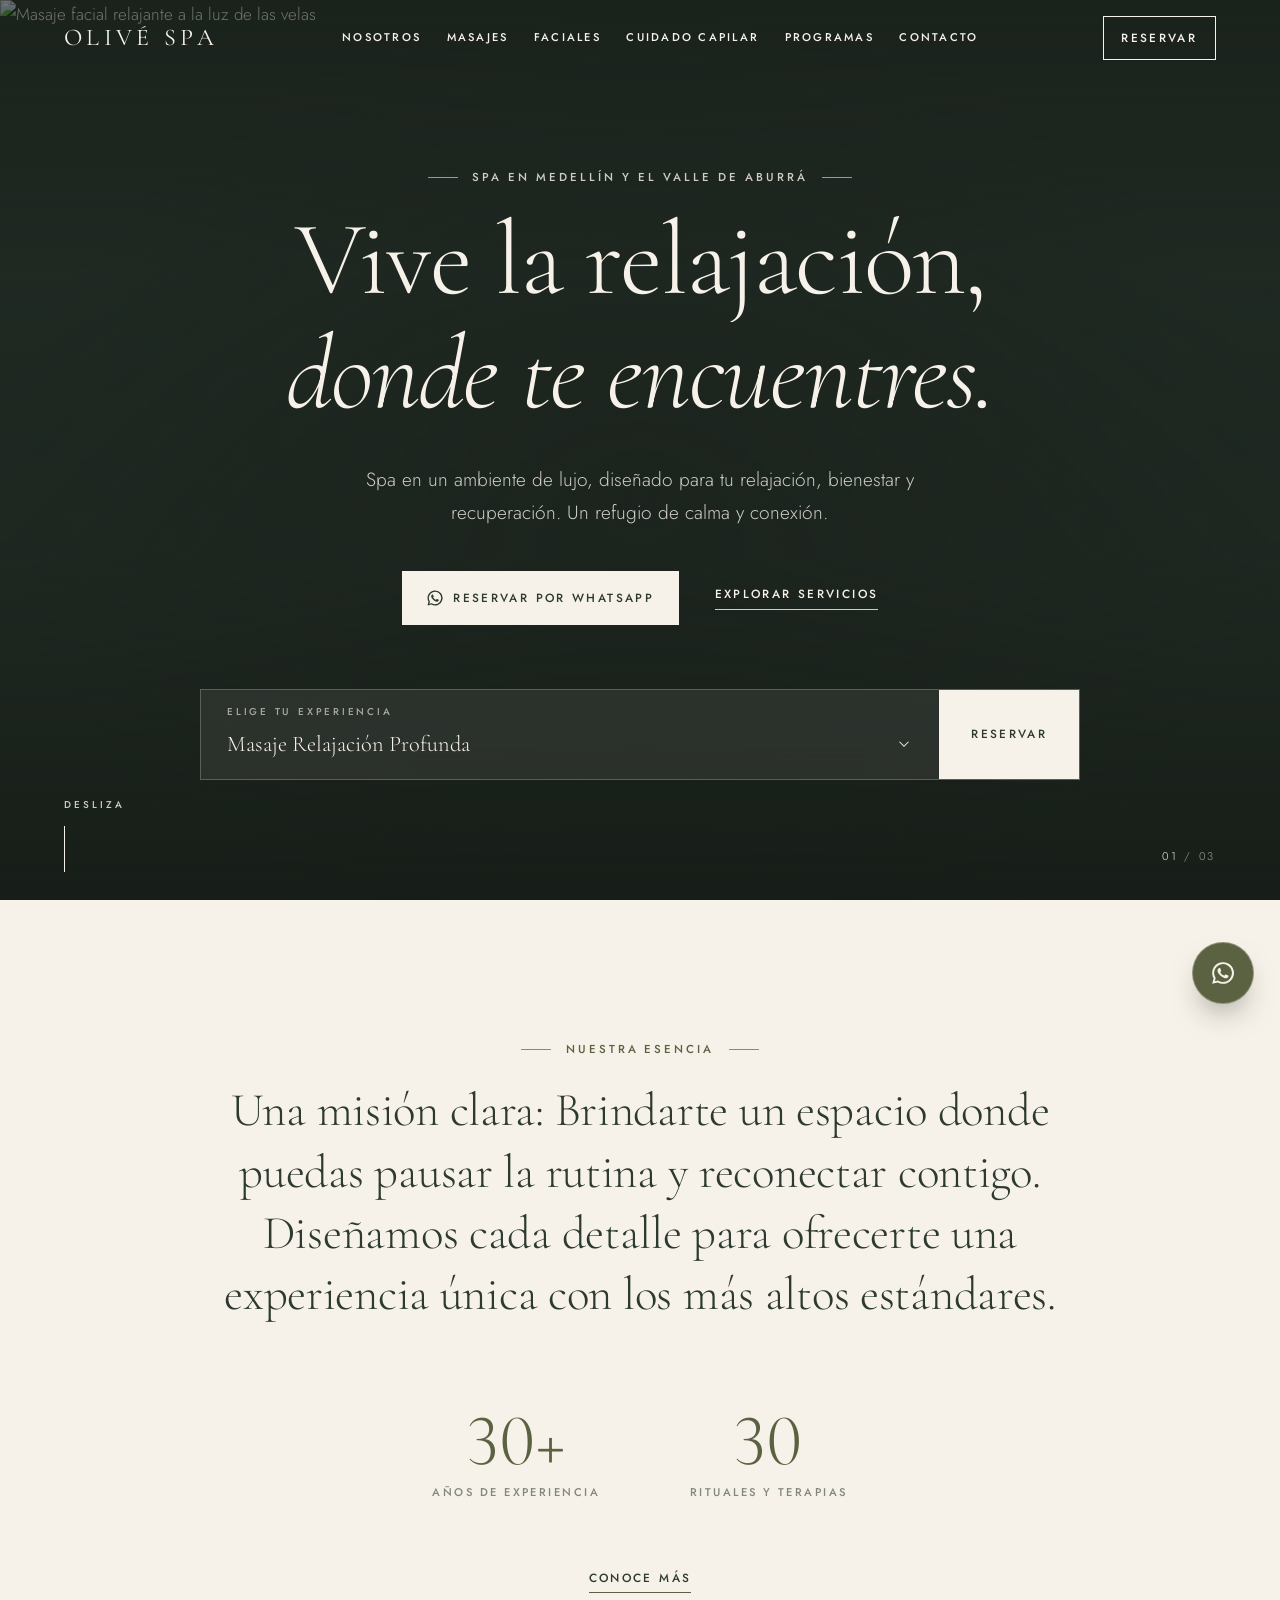
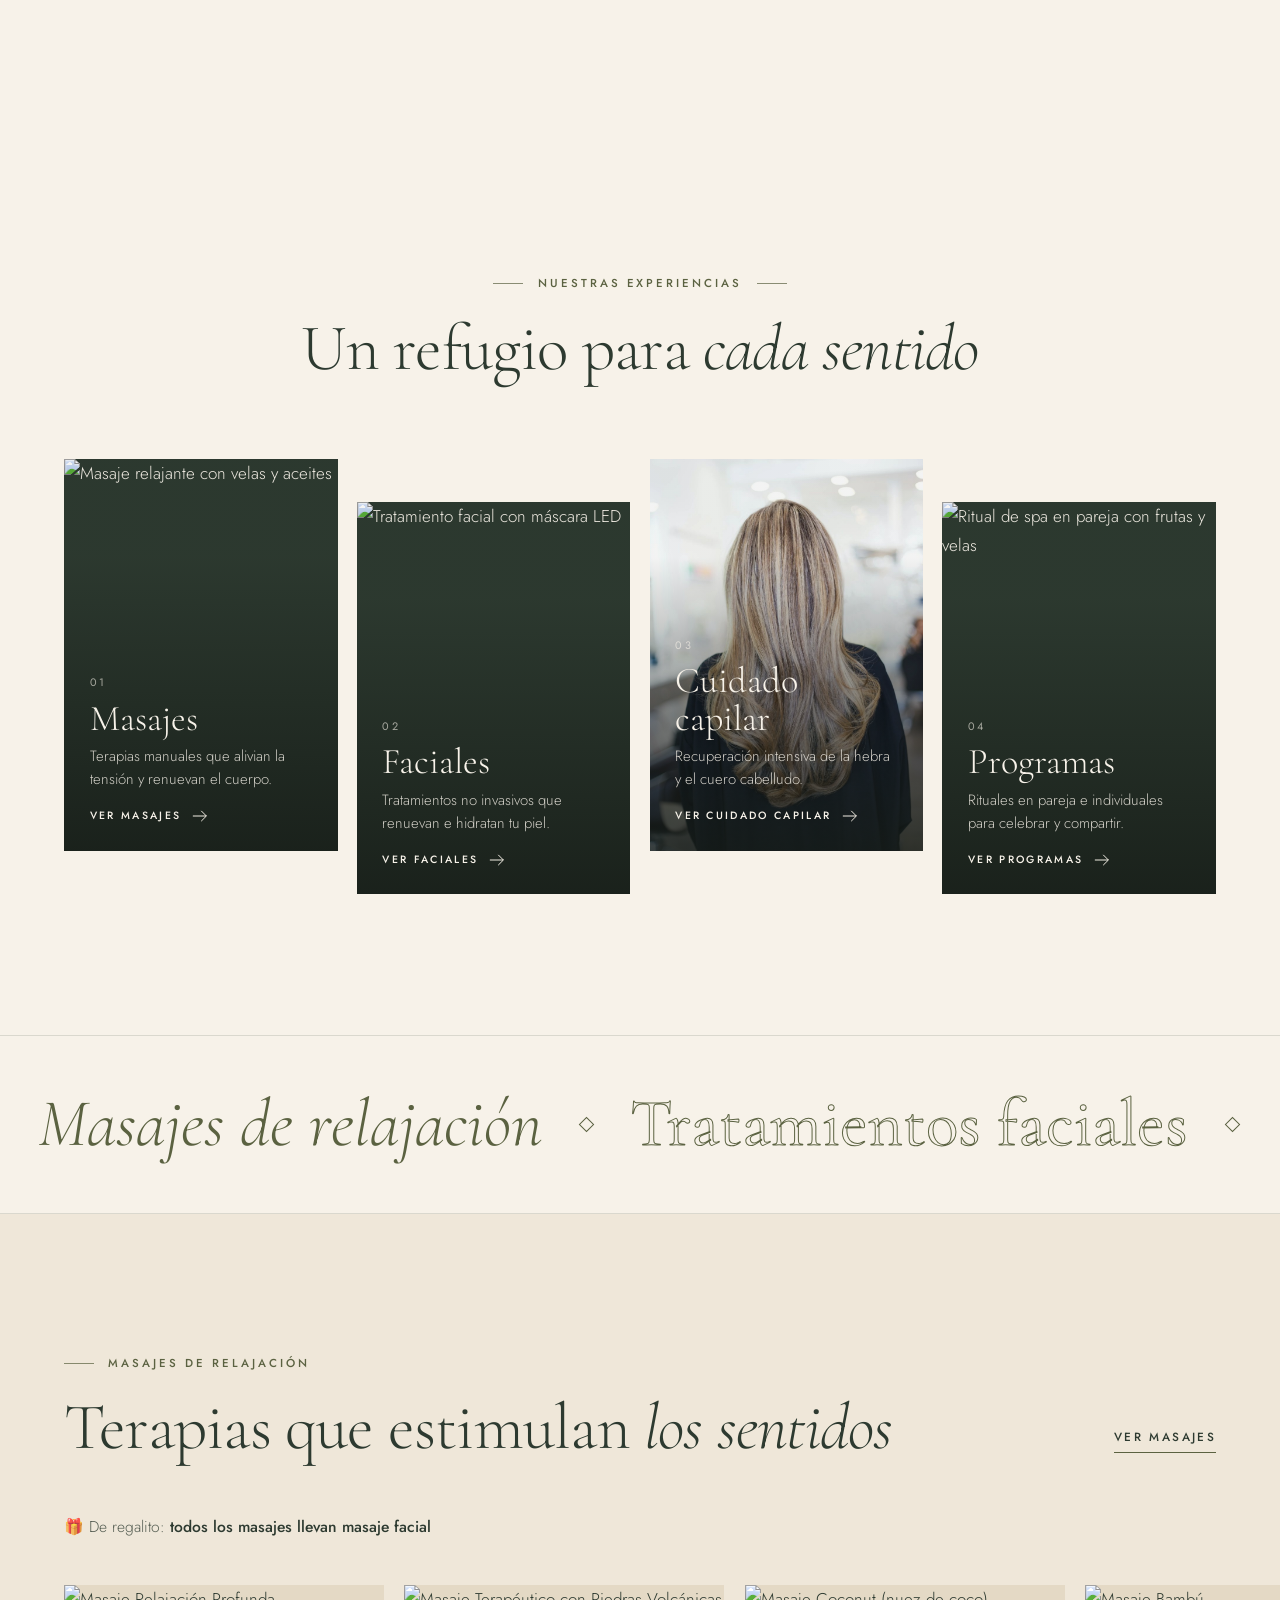
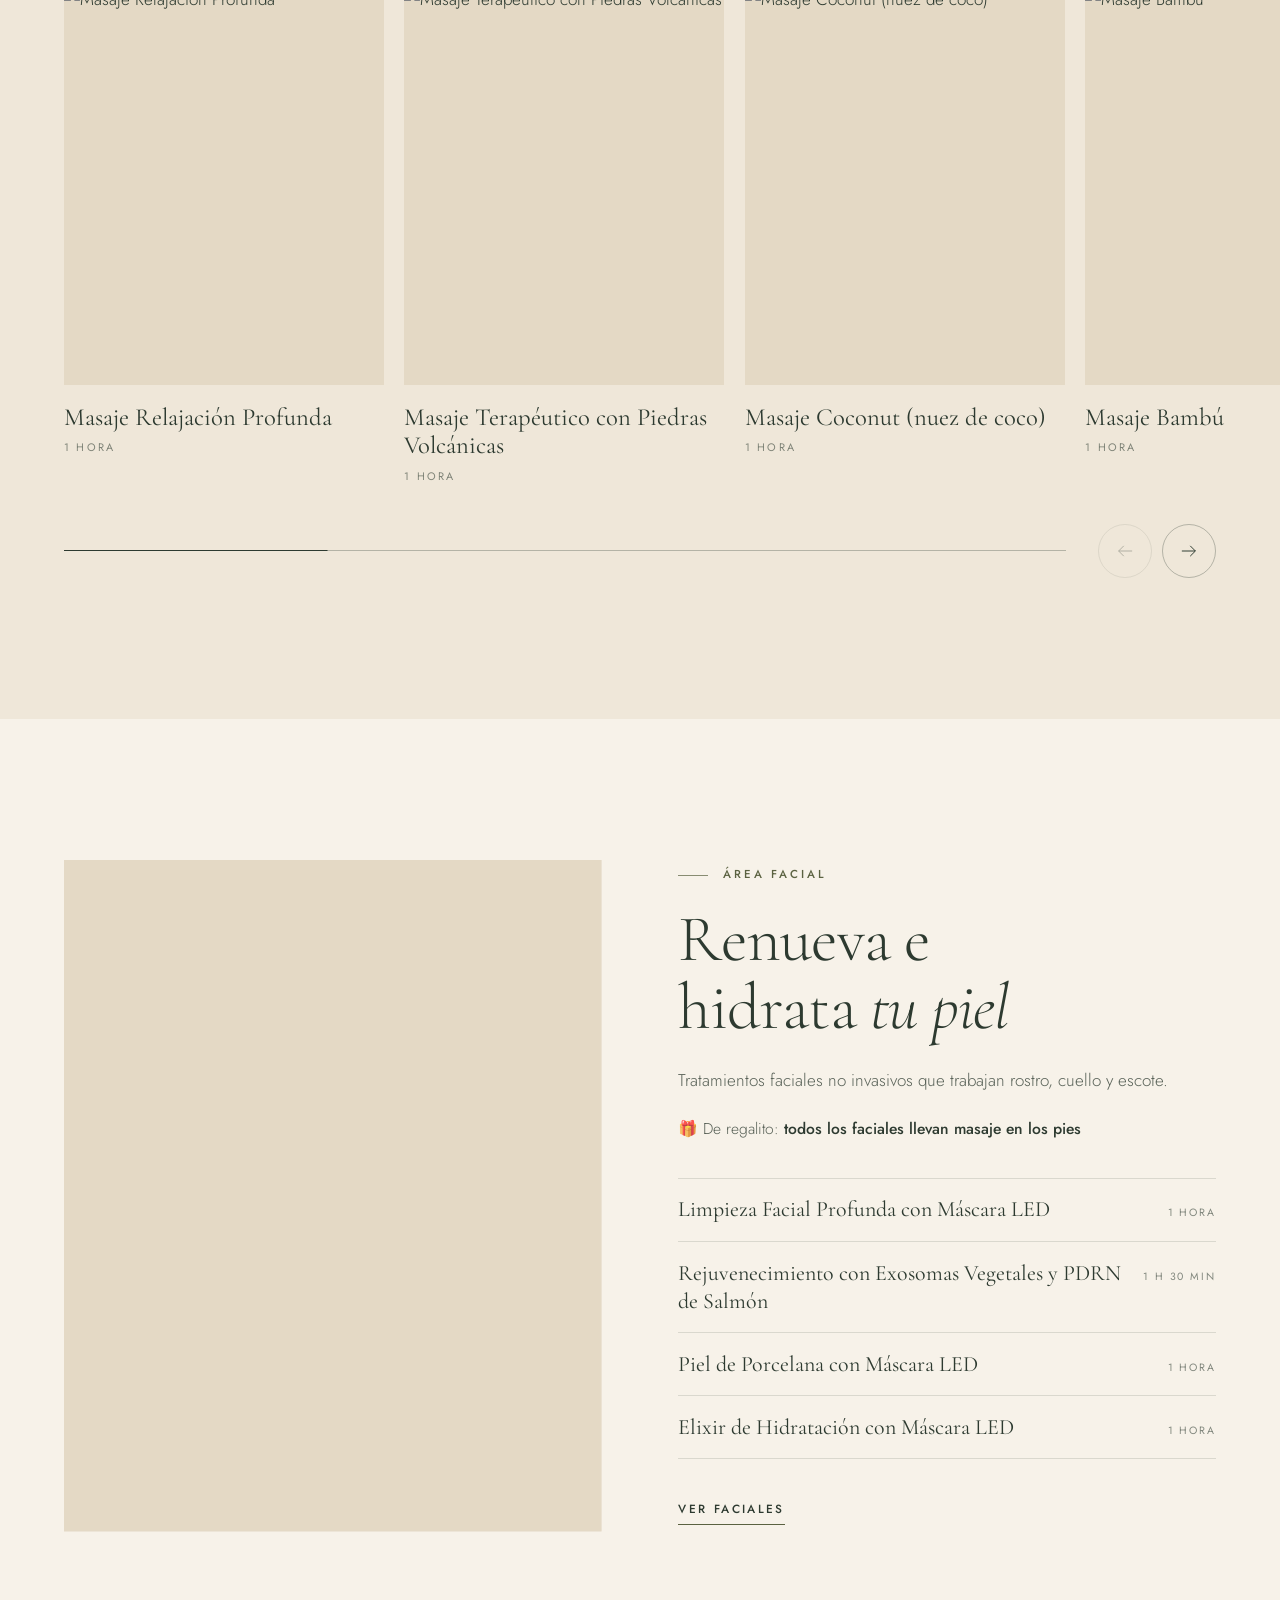
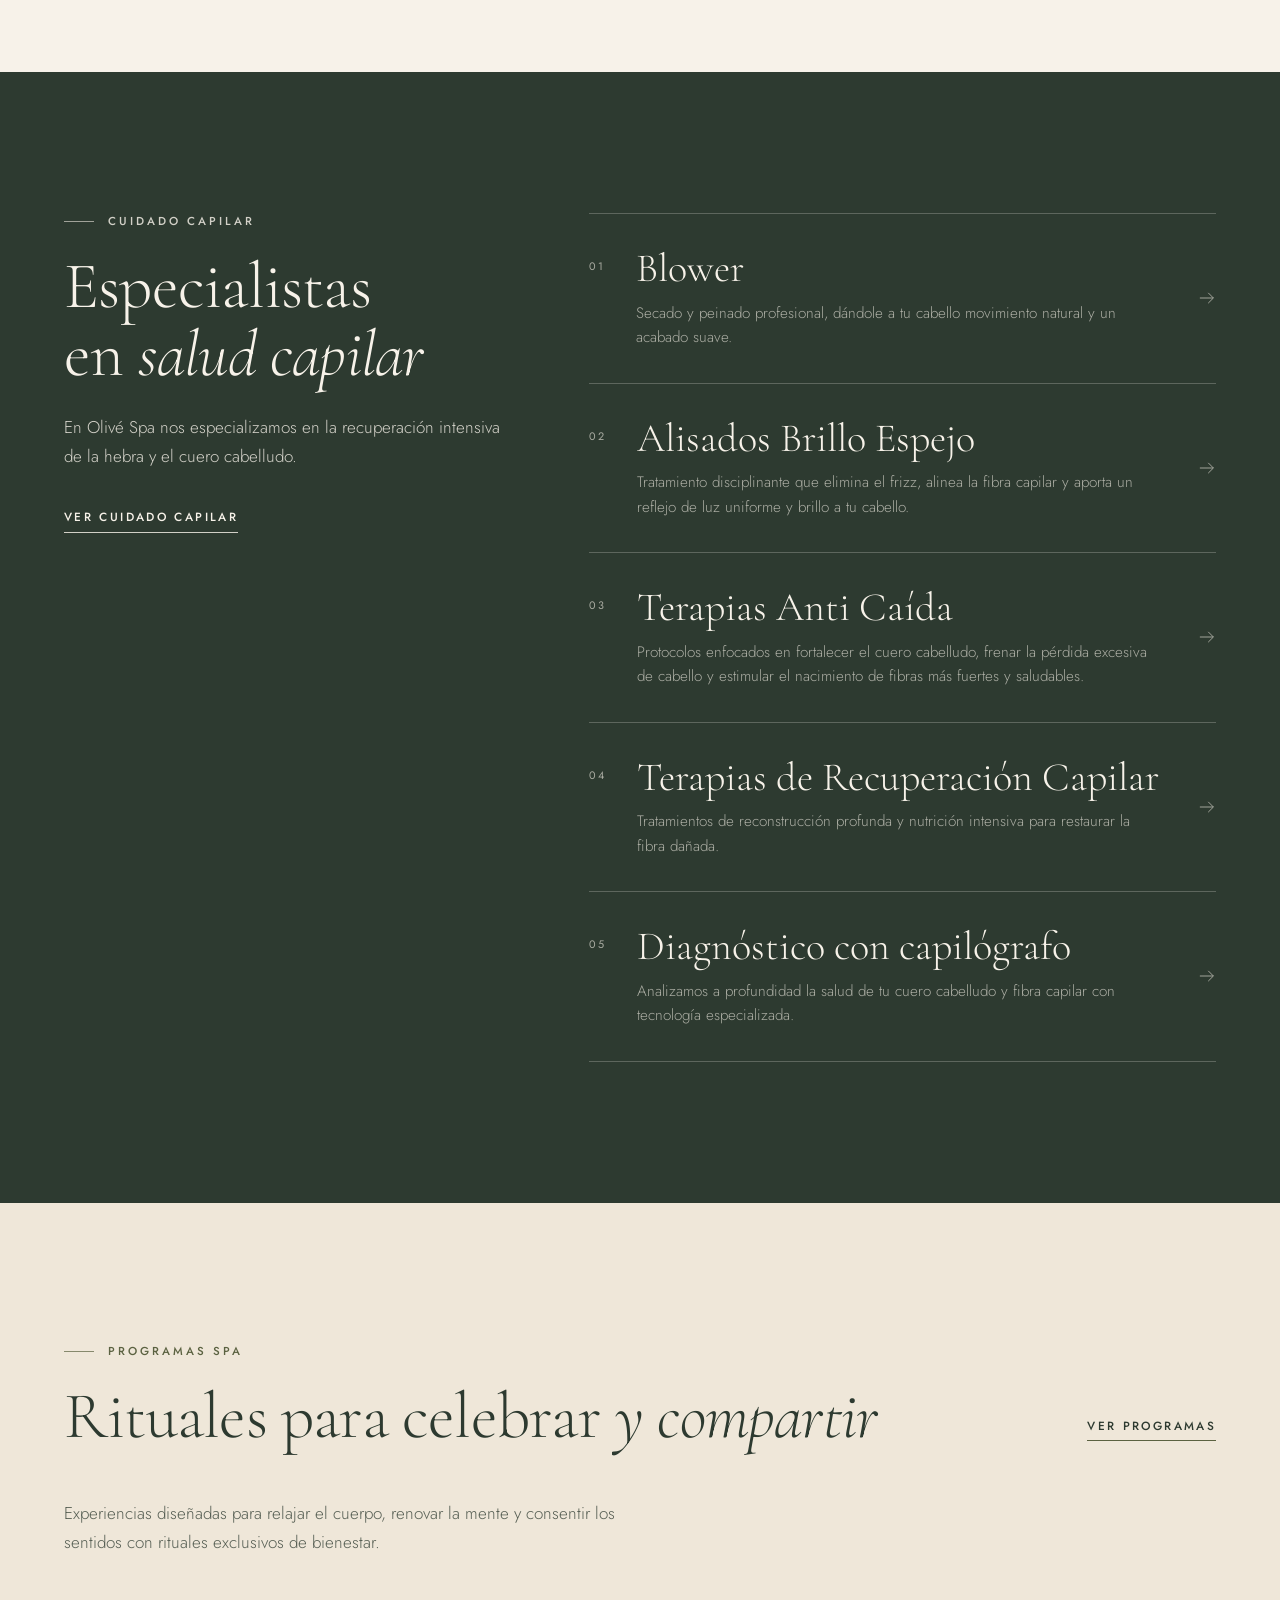
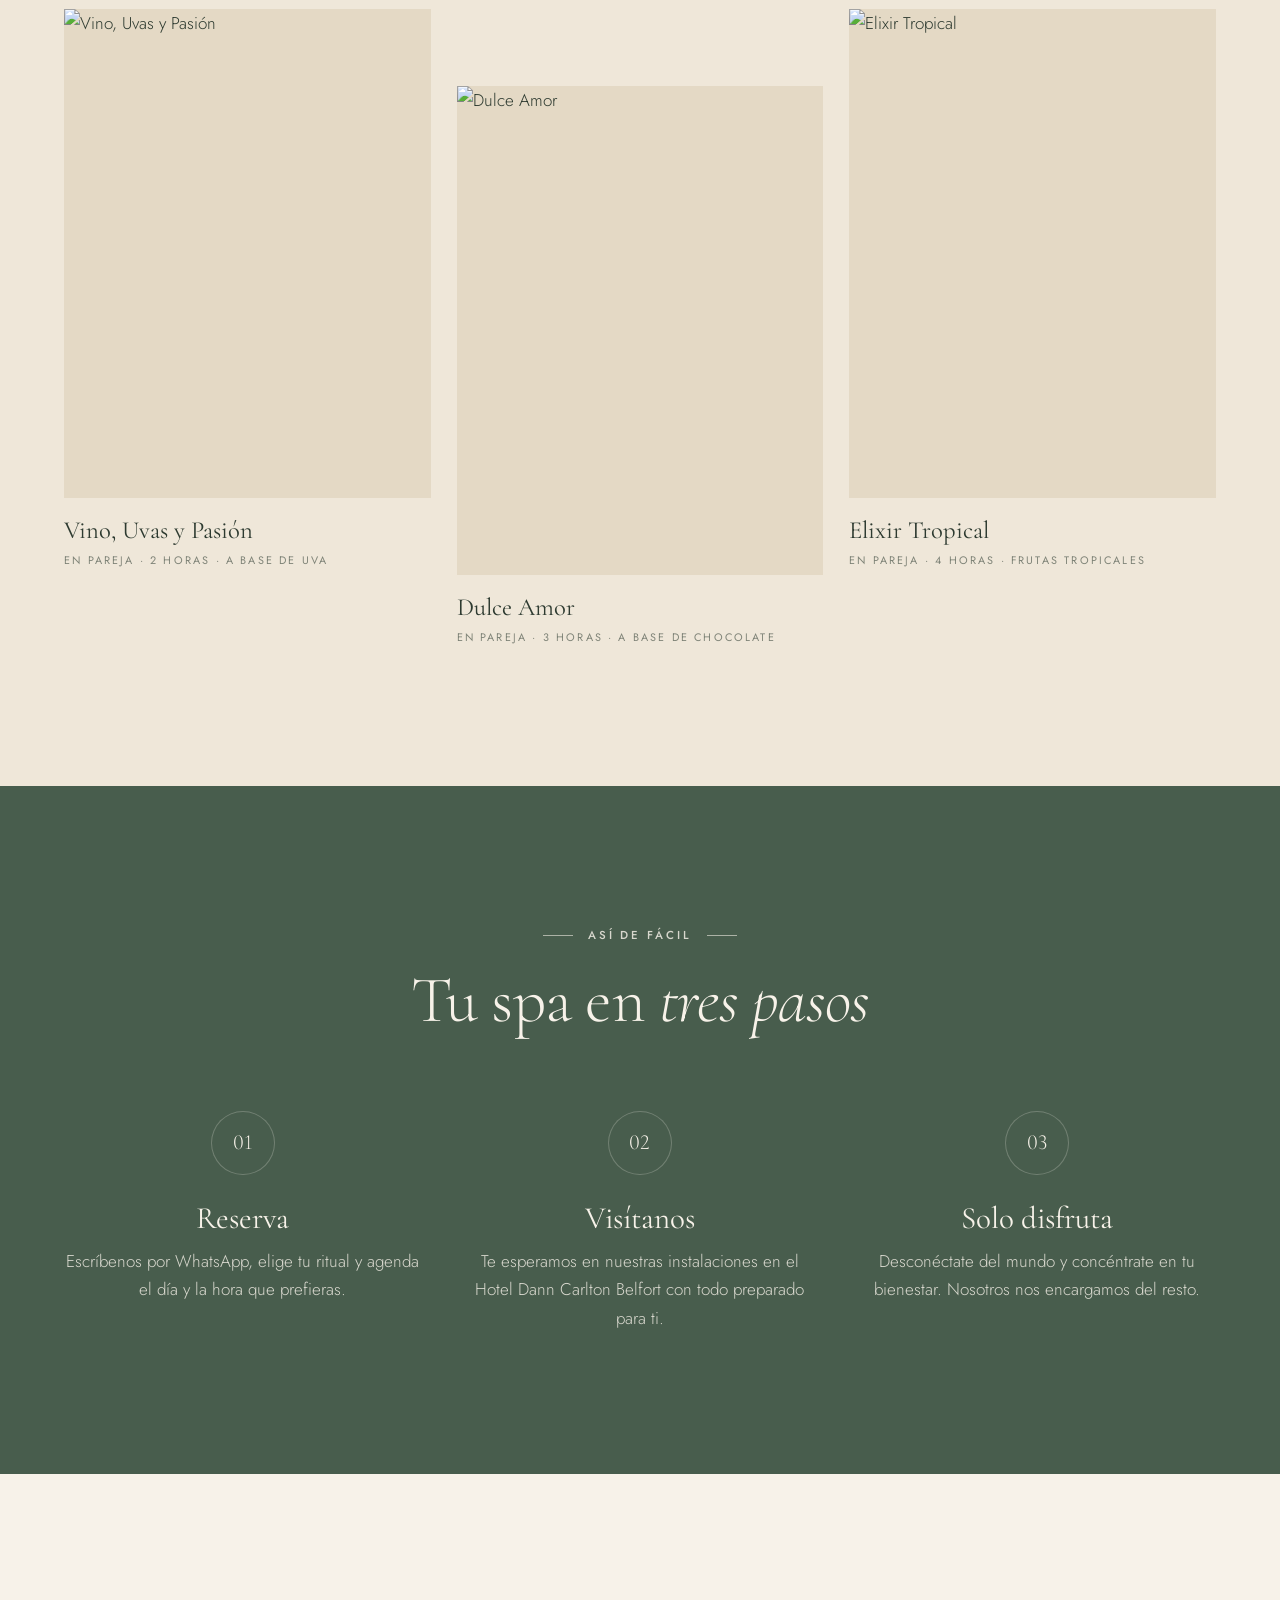
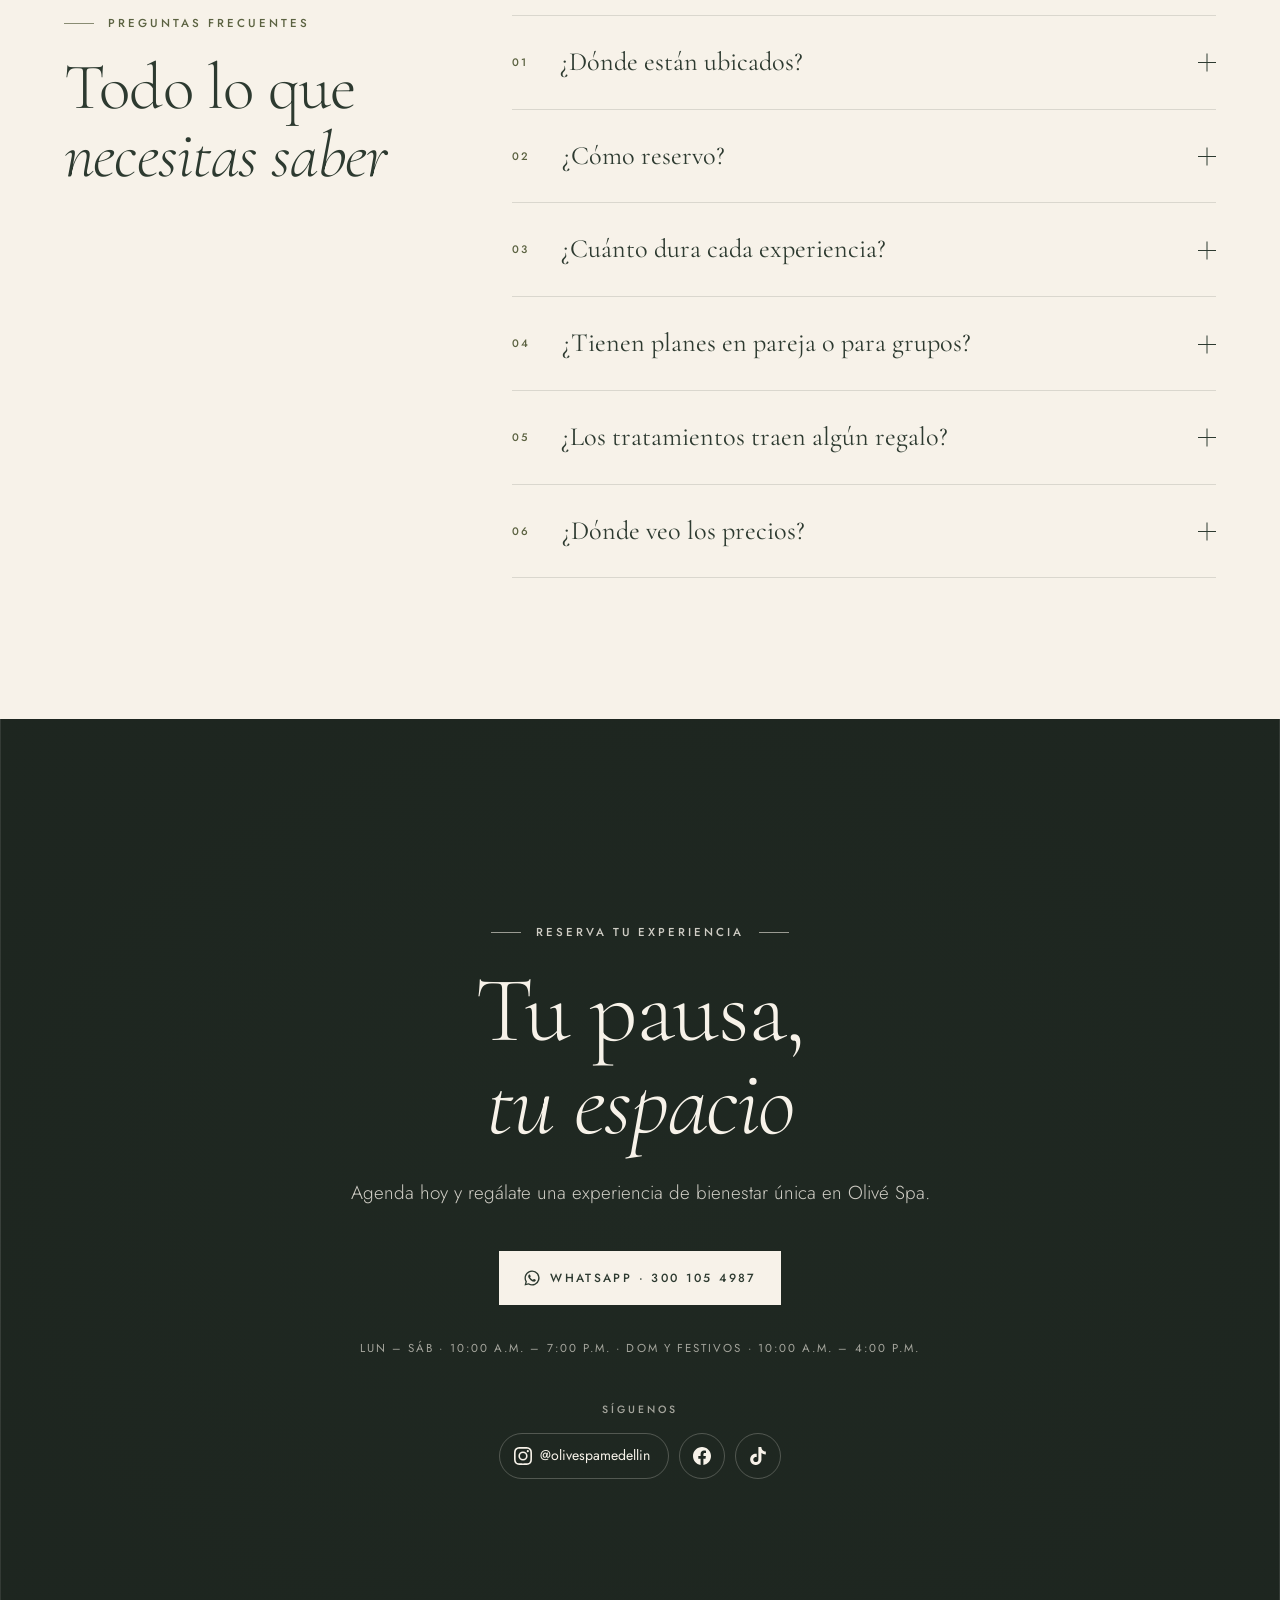
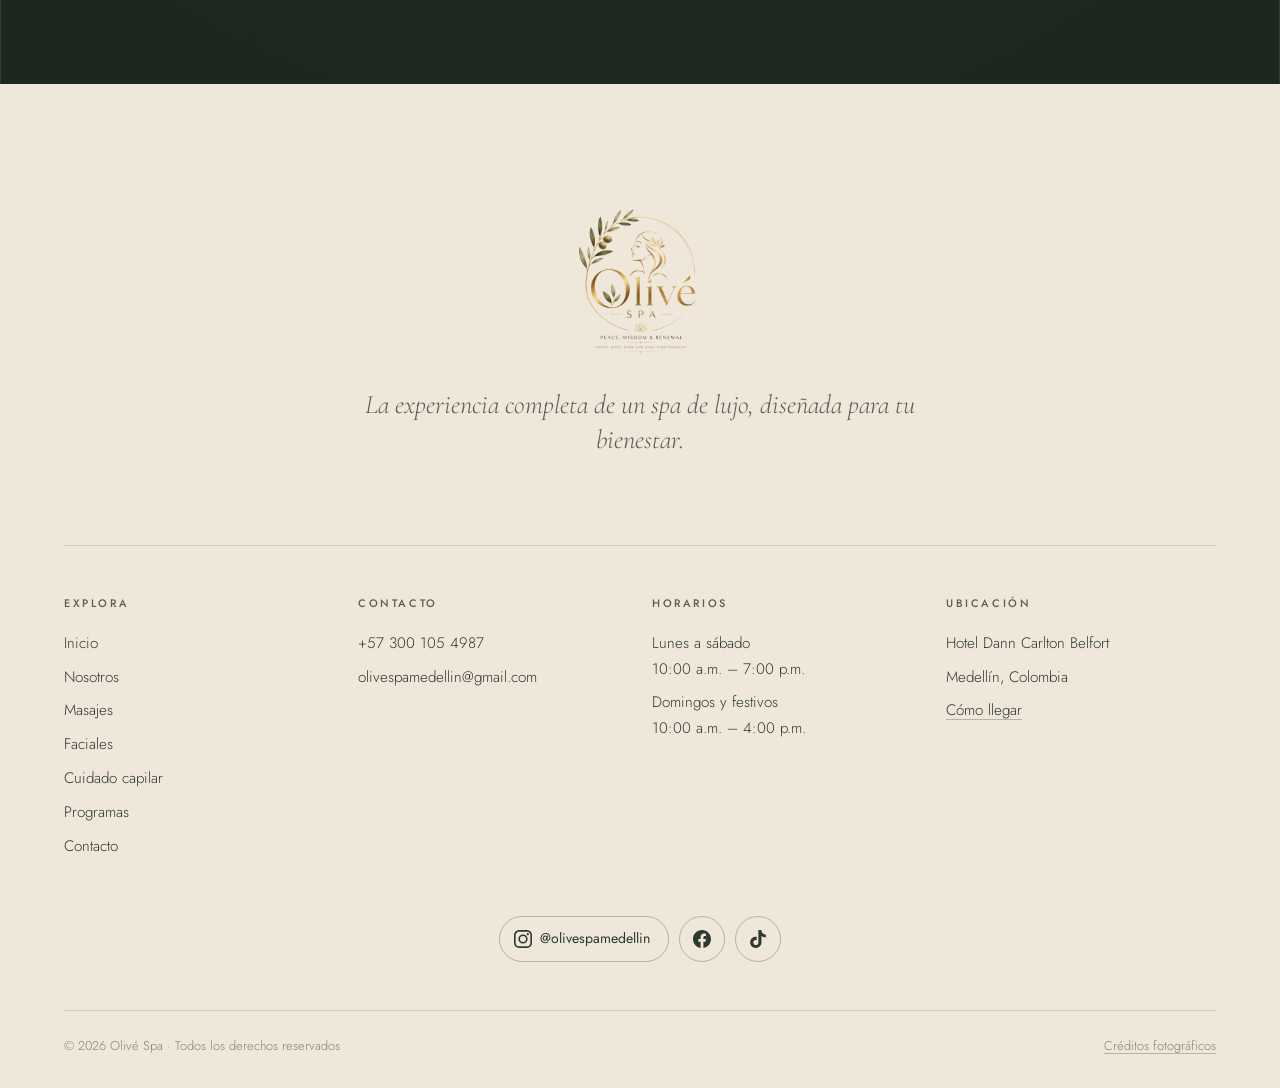
==== commit c4e8c0bd: "Cuidado capilar con las fotos reales del Drive de la dueña - Las 5 fotos de la carpeta «TRATAMIENTOS" ====
--- a/index.html
+++ b/index.html
@@ -124,7 +124,7 @@
         </div>
       </a>
           <a class="pilar reveal" href="cuidado-capilar/" data-cursor="Ver">
-        <figure class="pilar-foto"><img src="assets/img/capilar.jpg" alt="Mujer secando su cabello" loading="lazy" decoding="async" /></figure>
+        <figure class="pilar-foto"><img src="assets/img/panel/capilar-blower-20261107-drive.jpg" alt="Cabello rubio con ondas suaves después del blower" loading="lazy" decoding="async" /></figure>
         <div class="pilar-texto">
           <span class="pilar-num">03</span>
           <h3 class="pilar-nombre">Cuidado capilar</h3>
@@ -299,11 +299,11 @@
           <a class="enlace enlace-claro reveal" href="cuidado-capilar/">Ver cuidado capilar</a>
         </div>
         <ol class="lista-servicios" data-lista-fotos>
-          <li class="reveal"><a href="cuidado-capilar/#capilar-blower" data-foto="assets/img/servicios/capilar-blower-mini.jpg"><span class="lista-num">01</span><span class="lista-cuerpo"><span class="lista-nombre">Blower</span><span class="lista-desc">Secado y peinado profesional, dándole a tu cabello movimiento natural y un acabado suave.</span></span><svg class="flecha" viewBox="0 0 24 24" width="18" height="18" aria-hidden="true"><path d="M3 12h17m-6-6.5L20.5 12 14 18.5" fill="none" stroke="currentColor" stroke-width="1.3" stroke-linecap="round" stroke-linejoin="round"/></svg></a></li>
-          <li class="reveal"><a href="cuidado-capilar/#capilar-alisado-brillo-espejo" data-foto="assets/img/servicios/capilar-alisado-brillo-espejo-mini.jpg"><span class="lista-num">02</span><span class="lista-cuerpo"><span class="lista-nombre">Alisados Brillo Espejo</span><span class="lista-desc">Tratamiento disciplinante que elimina el frizz, alinea la fibra capilar y aporta un reflejo de luz uniforme y brillo a tu cabello.</span></span><svg class="flecha" viewBox="0 0 24 24" width="18" height="18" aria-hidden="true"><path d="M3 12h17m-6-6.5L20.5 12 14 18.5" fill="none" stroke="currentColor" stroke-width="1.3" stroke-linecap="round" stroke-linejoin="round"/></svg></a></li>
-          <li class="reveal"><a href="cuidado-capilar/#capilar-anti-caida" data-foto="assets/img/servicios/capilar-anti-caida-mini.jpg"><span class="lista-num">03</span><span class="lista-cuerpo"><span class="lista-nombre">Terapias Anti Caída</span><span class="lista-desc">Protocolos enfocados en fortalecer el cuero cabelludo, frenar la pérdida excesiva de cabello y estimular el nacimiento de fibras más fuertes y saludables.</span></span><svg class="flecha" viewBox="0 0 24 24" width="18" height="18" aria-hidden="true"><path d="M3 12h17m-6-6.5L20.5 12 14 18.5" fill="none" stroke="currentColor" stroke-width="1.3" stroke-linecap="round" stroke-linejoin="round"/></svg></a></li>
-          <li class="reveal"><a href="cuidado-capilar/#capilar-recuperacion" data-foto="assets/img/servicios/capilar-recuperacion-mini.jpg"><span class="lista-num">04</span><span class="lista-cuerpo"><span class="lista-nombre">Terapias de Recuperación Capilar</span><span class="lista-desc">Tratamientos de reconstrucción profunda y nutrición intensiva para restaurar la fibra dañada.</span></span><svg class="flecha" viewBox="0 0 24 24" width="18" height="18" aria-hidden="true"><path d="M3 12h17m-6-6.5L20.5 12 14 18.5" fill="none" stroke="currentColor" stroke-width="1.3" stroke-linecap="round" stroke-linejoin="round"/></svg></a></li>
-          <li class="reveal"><a href="cuidado-capilar/#capilar-diagnostico" data-foto="assets/img/servicios/capilar-diagnostico-mini.jpg"><span class="lista-num">05</span><span class="lista-cuerpo"><span class="lista-nombre">Diagnóstico con capilógrafo</span><span class="lista-desc">Analizamos a profundidad la salud de tu cuero cabelludo y fibra capilar con tecnología especializada.</span></span><svg class="flecha" viewBox="0 0 24 24" width="18" height="18" aria-hidden="true"><path d="M3 12h17m-6-6.5L20.5 12 14 18.5" fill="none" stroke="currentColor" stroke-width="1.3" stroke-linecap="round" stroke-linejoin="round"/></svg></a></li>
+          <li class="reveal"><a href="cuidado-capilar/#capilar-blower" data-foto="assets/img/panel/capilar-blower-20261107-drive-mini.jpg"><span class="lista-num">01</span><span class="lista-cuerpo"><span class="lista-nombre">Blower</span><span class="lista-desc">Secado y peinado profesional, dándole a tu cabello movimiento natural y un acabado suave.</span></span><svg class="flecha" viewBox="0 0 24 24" width="18" height="18" aria-hidden="true"><path d="M3 12h17m-6-6.5L20.5 12 14 18.5" fill="none" stroke="currentColor" stroke-width="1.3" stroke-linecap="round" stroke-linejoin="round"/></svg></a></li>
+          <li class="reveal"><a href="cuidado-capilar/#capilar-alisado-brillo-espejo" data-foto="assets/img/panel/capilar-alisado-brillo-espejo-20261107-drive-mini.jpg"><span class="lista-num">02</span><span class="lista-cuerpo"><span class="lista-nombre">Alisados Brillo Espejo</span><span class="lista-desc">Tratamiento disciplinante que elimina el frizz, alinea la fibra capilar y aporta un reflejo de luz uniforme y brillo a tu cabello.</span></span><svg class="flecha" viewBox="0 0 24 24" width="18" height="18" aria-hidden="true"><path d="M3 12h17m-6-6.5L20.5 12 14 18.5" fill="none" stroke="currentColor" stroke-width="1.3" stroke-linecap="round" stroke-linejoin="round"/></svg></a></li>
+          <li class="reveal"><a href="cuidado-capilar/#capilar-anti-caida" data-foto="assets/img/panel/capilar-anti-caida-20261107-drive-mini.jpg"><span class="lista-num">03</span><span class="lista-cuerpo"><span class="lista-nombre">Terapias Anti Caída</span><span class="lista-desc">Protocolos enfocados en fortalecer el cuero cabelludo, frenar la pérdida excesiva de cabello y estimular el nacimiento de fibras más fuertes y saludables.</span></span><svg class="flecha" viewBox="0 0 24 24" width="18" height="18" aria-hidden="true"><path d="M3 12h17m-6-6.5L20.5 12 14 18.5" fill="none" stroke="currentColor" stroke-width="1.3" stroke-linecap="round" stroke-linejoin="round"/></svg></a></li>
+          <li class="reveal"><a href="cuidado-capilar/#capilar-recuperacion" data-foto="assets/img/panel/capilar-recuperacion-20261107-drive-mini.jpg"><span class="lista-num">04</span><span class="lista-cuerpo"><span class="lista-nombre">Terapias de Recuperación Capilar</span><span class="lista-desc">Tratamientos de reconstrucción profunda y nutrición intensiva para restaurar la fibra dañada.</span></span><svg class="flecha" viewBox="0 0 24 24" width="18" height="18" aria-hidden="true"><path d="M3 12h17m-6-6.5L20.5 12 14 18.5" fill="none" stroke="currentColor" stroke-width="1.3" stroke-linecap="round" stroke-linejoin="round"/></svg></a></li>
+          <li class="reveal"><a href="cuidado-capilar/#capilar-diagnostico" data-foto="assets/img/panel/capilar-diagnostico-20261107-drive-mini.jpg"><span class="lista-num">05</span><span class="lista-cuerpo"><span class="lista-nombre">Diagnóstico con capilógrafo</span><span class="lista-desc">Analizamos a profundidad la salud de tu cuero cabelludo y fibra capilar con tecnología especializada.</span></span><svg class="flecha" viewBox="0 0 24 24" width="18" height="18" aria-hidden="true"><path d="M3 12h17m-6-6.5L20.5 12 14 18.5" fill="none" stroke="currentColor" stroke-width="1.3" stroke-linecap="round" stroke-linejoin="round"/></svg></a></li>
         </ol>
       </div>
     </section>
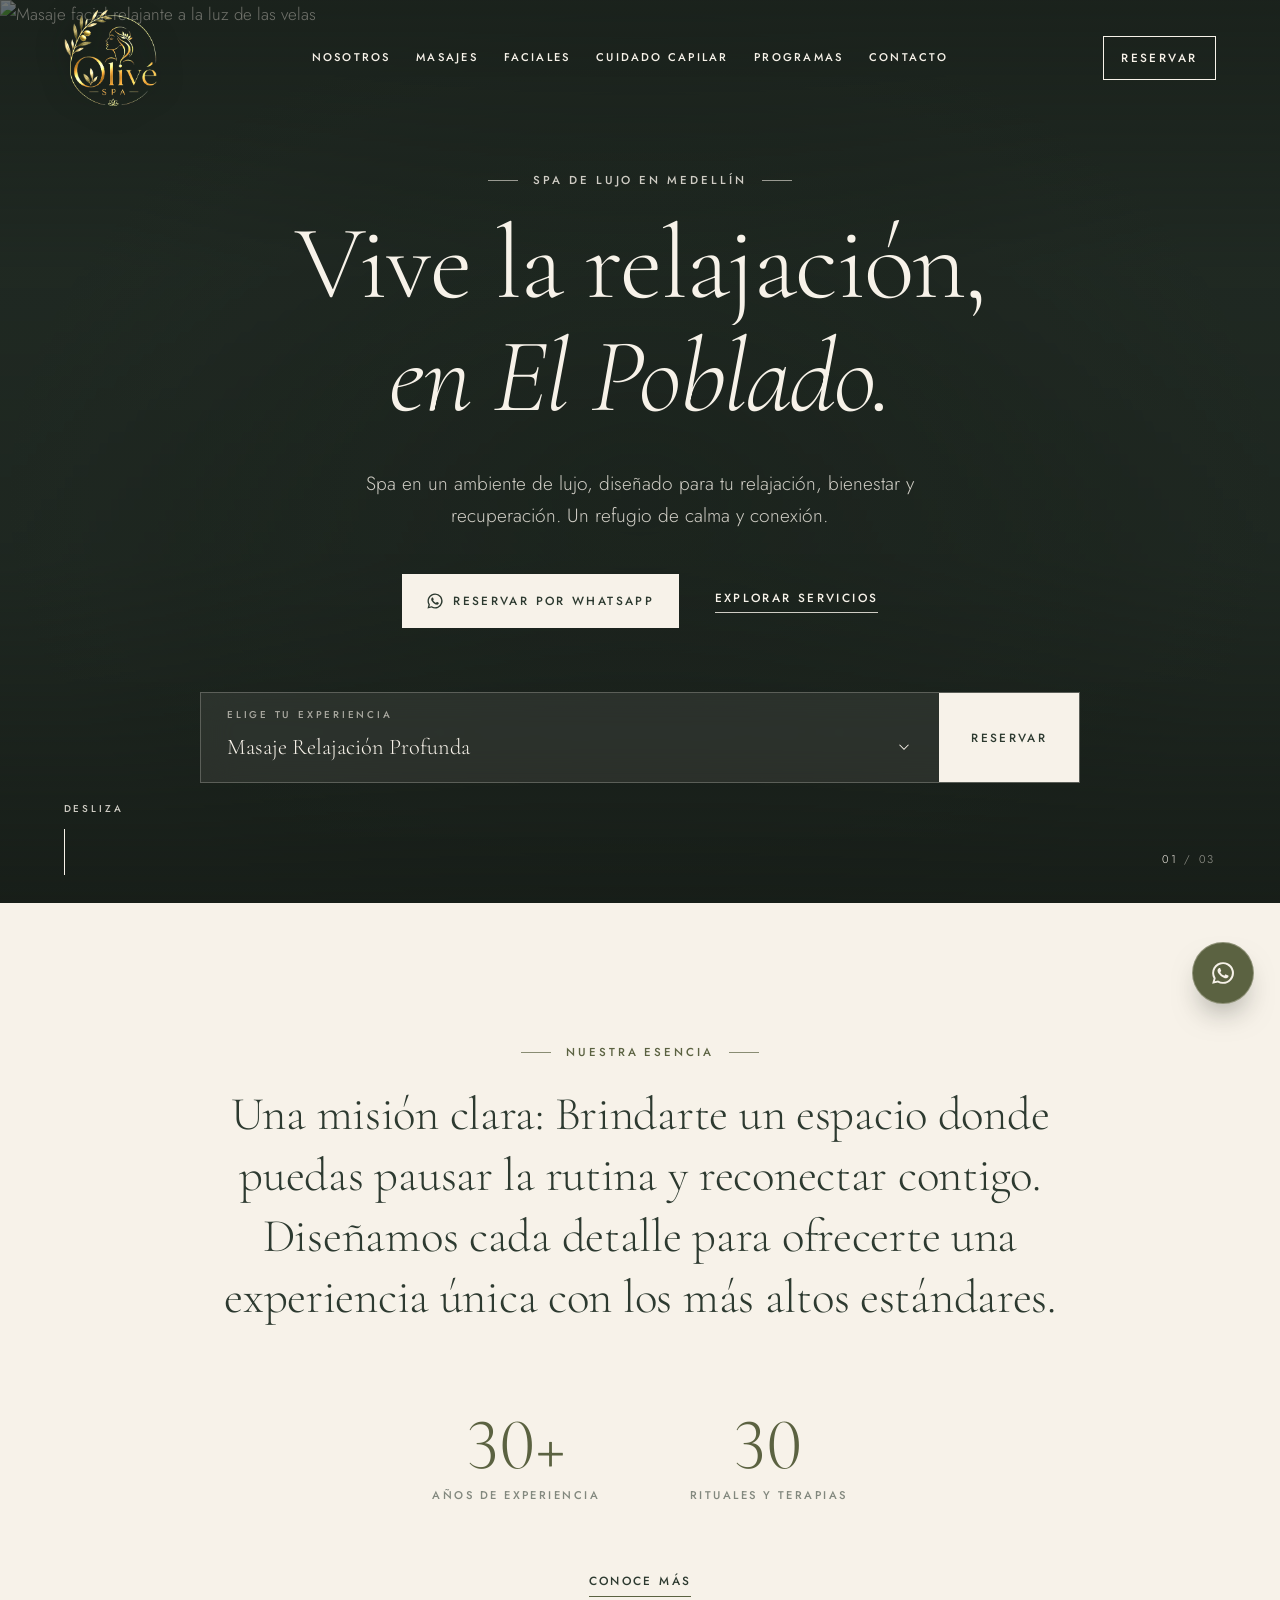
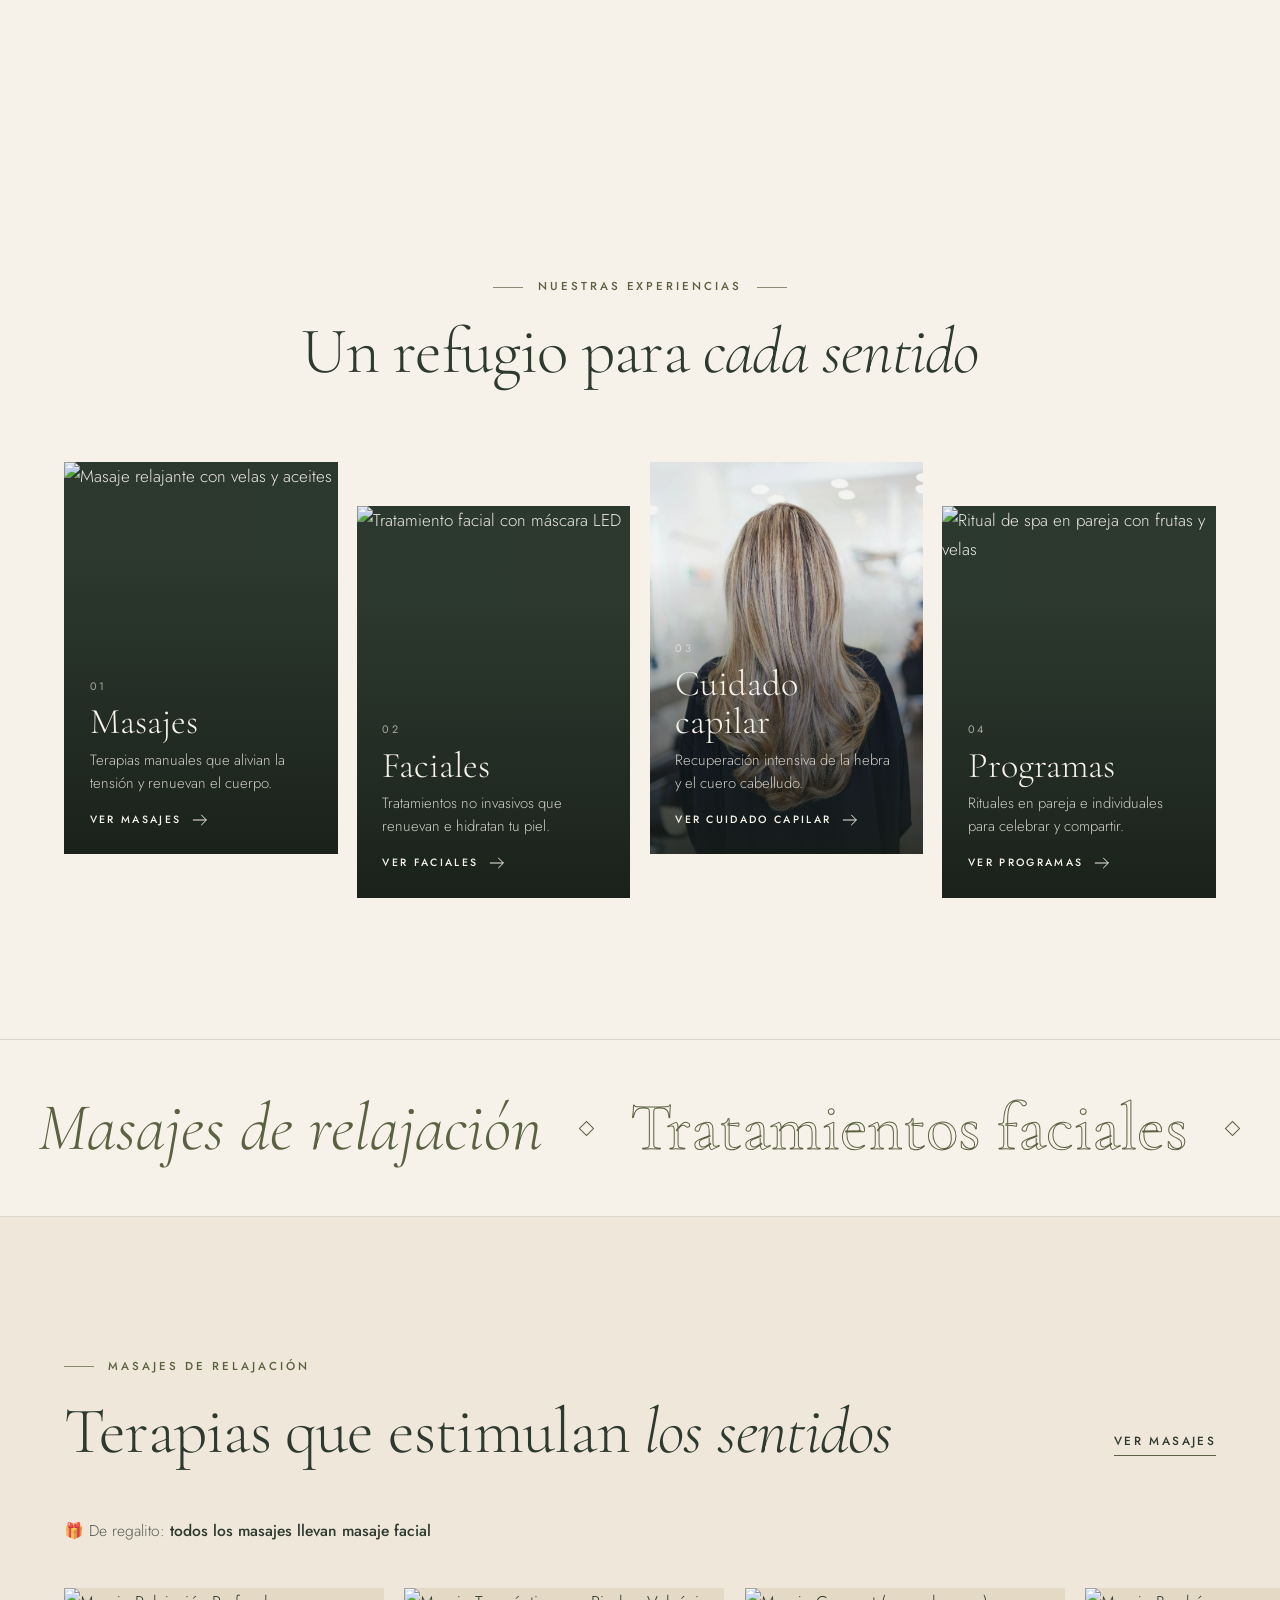
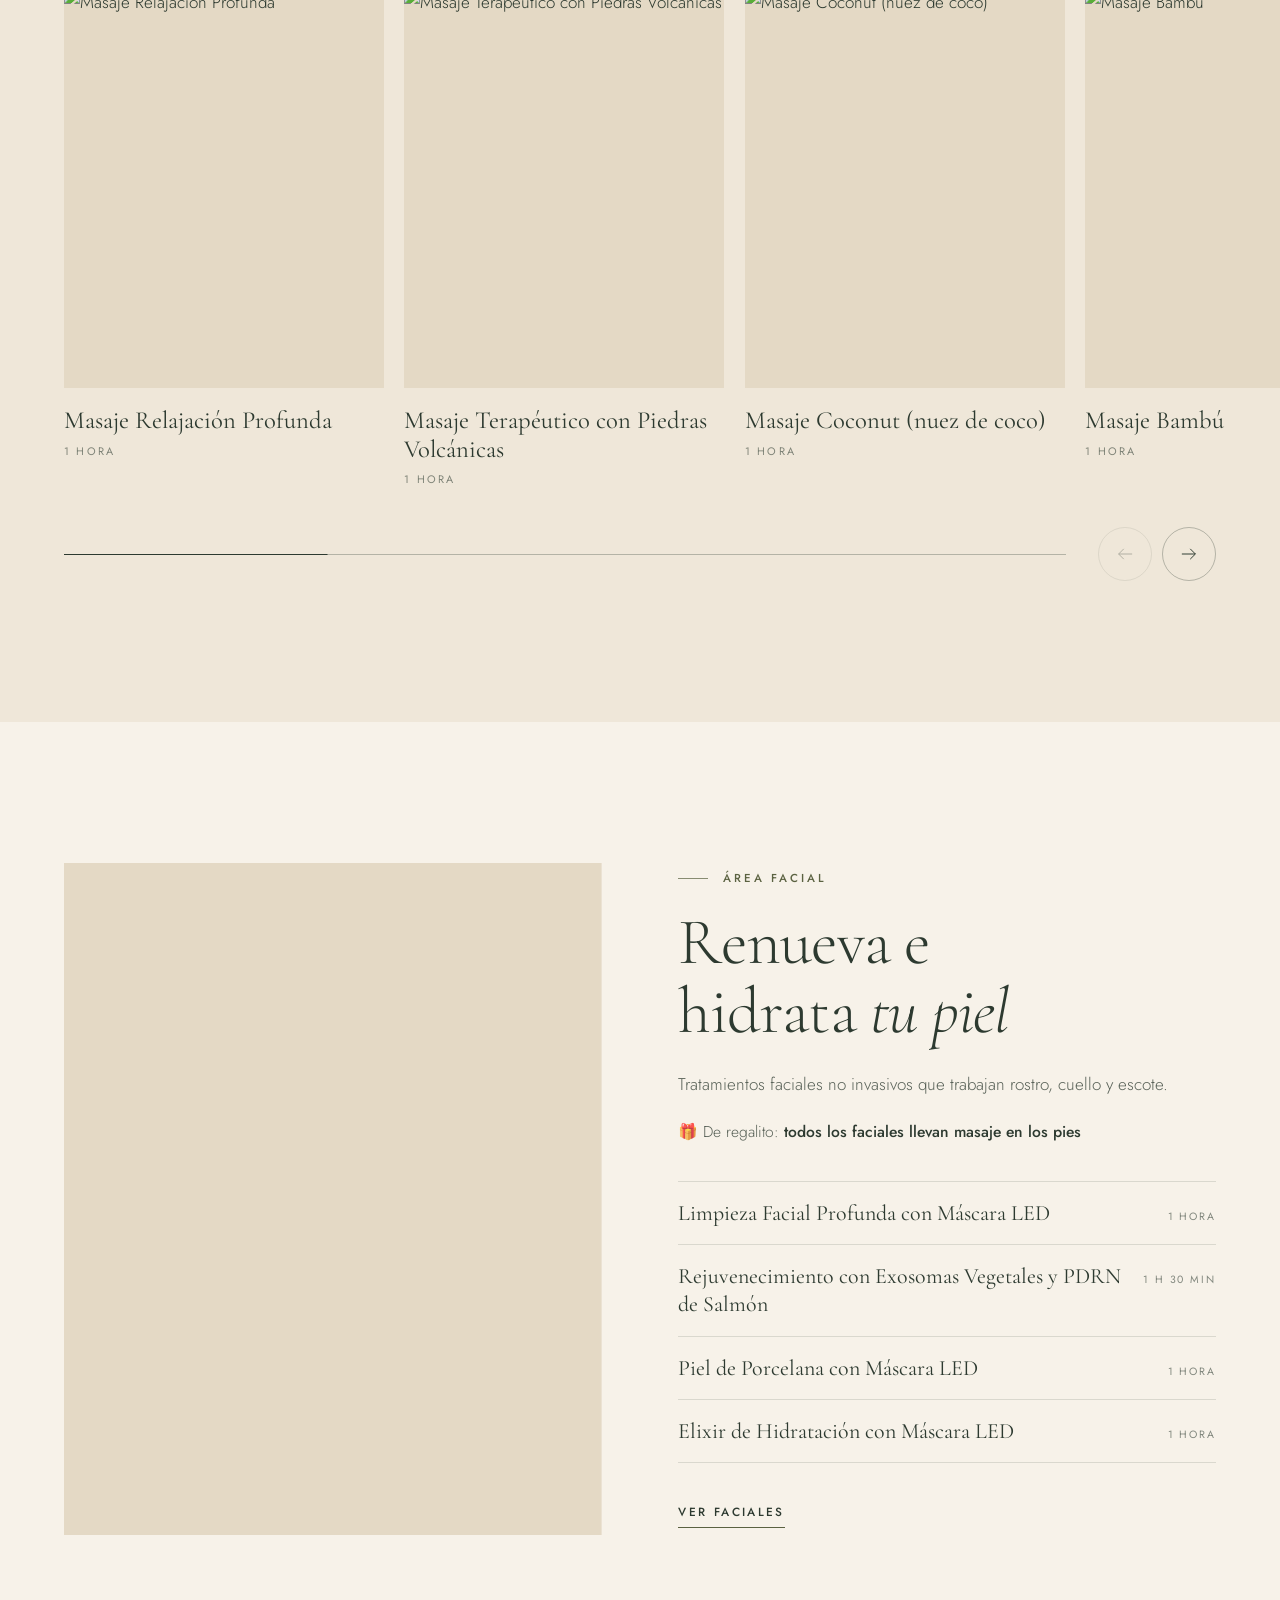
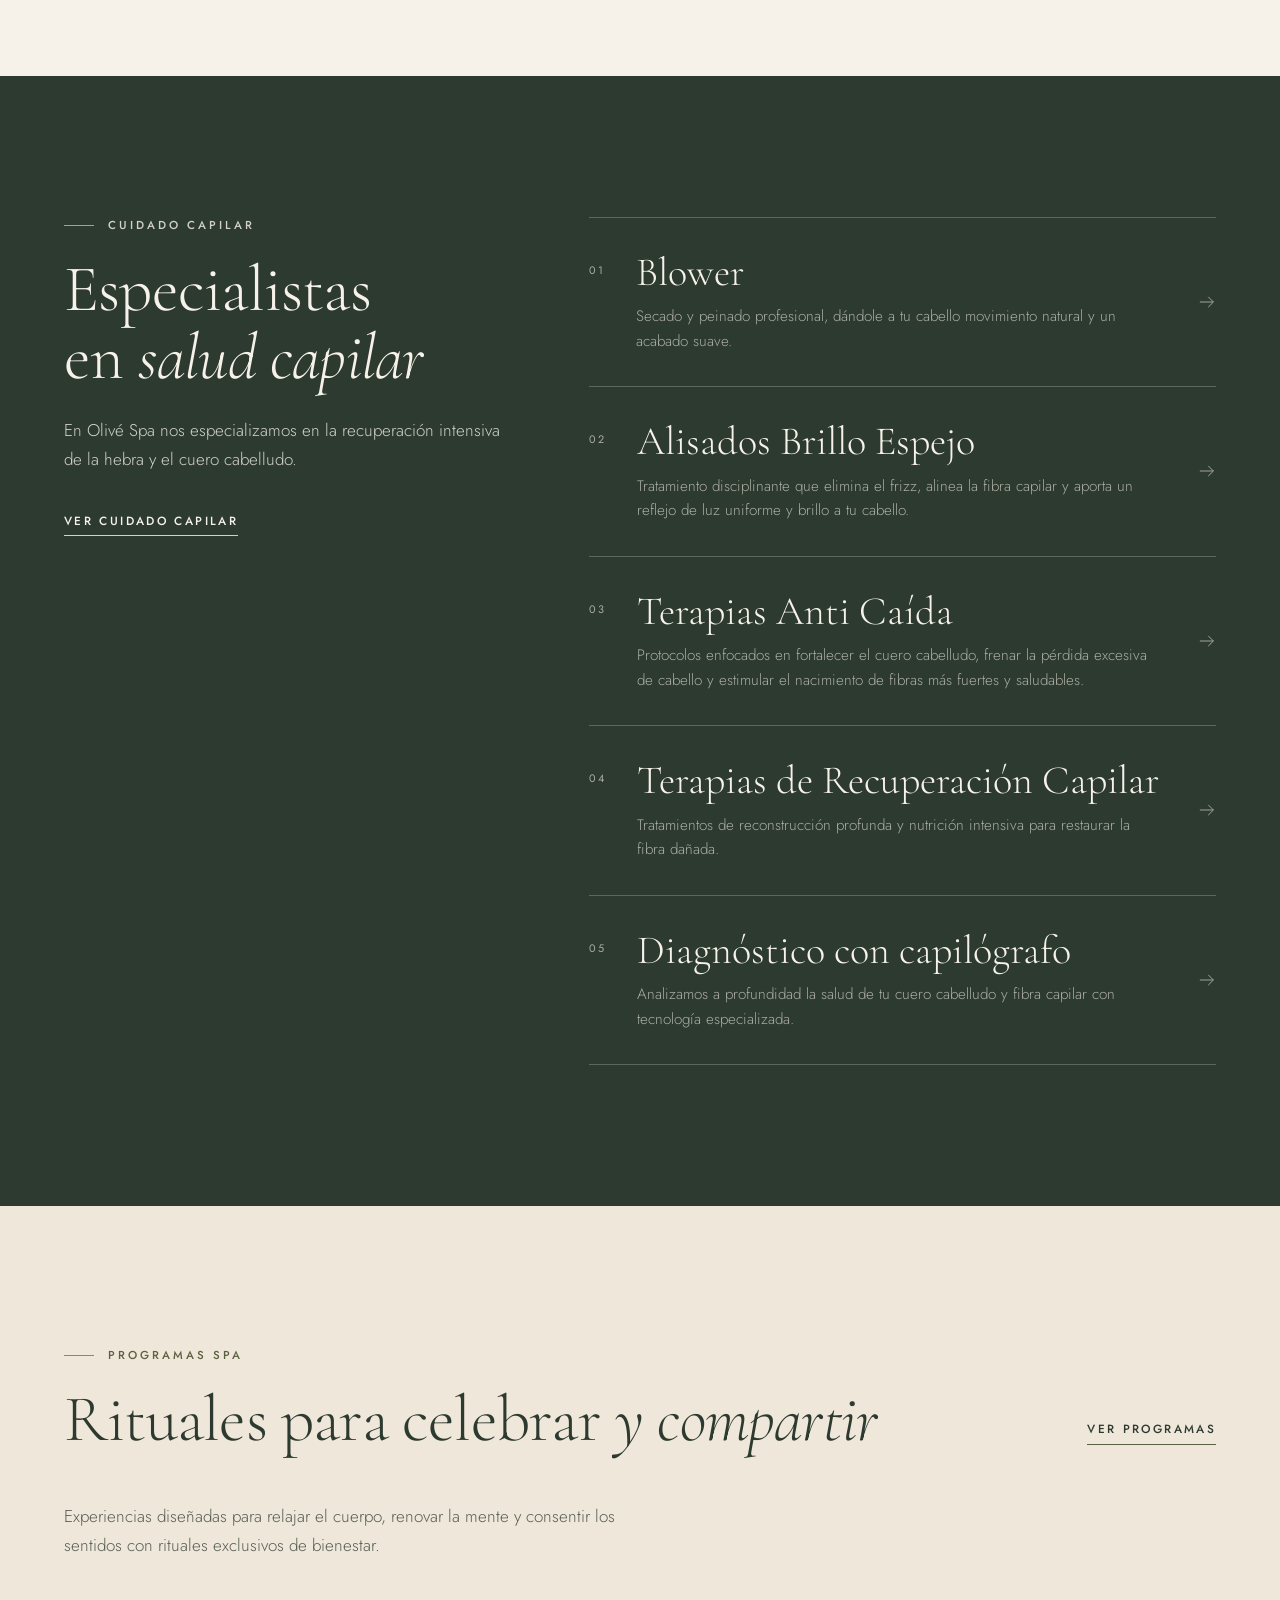
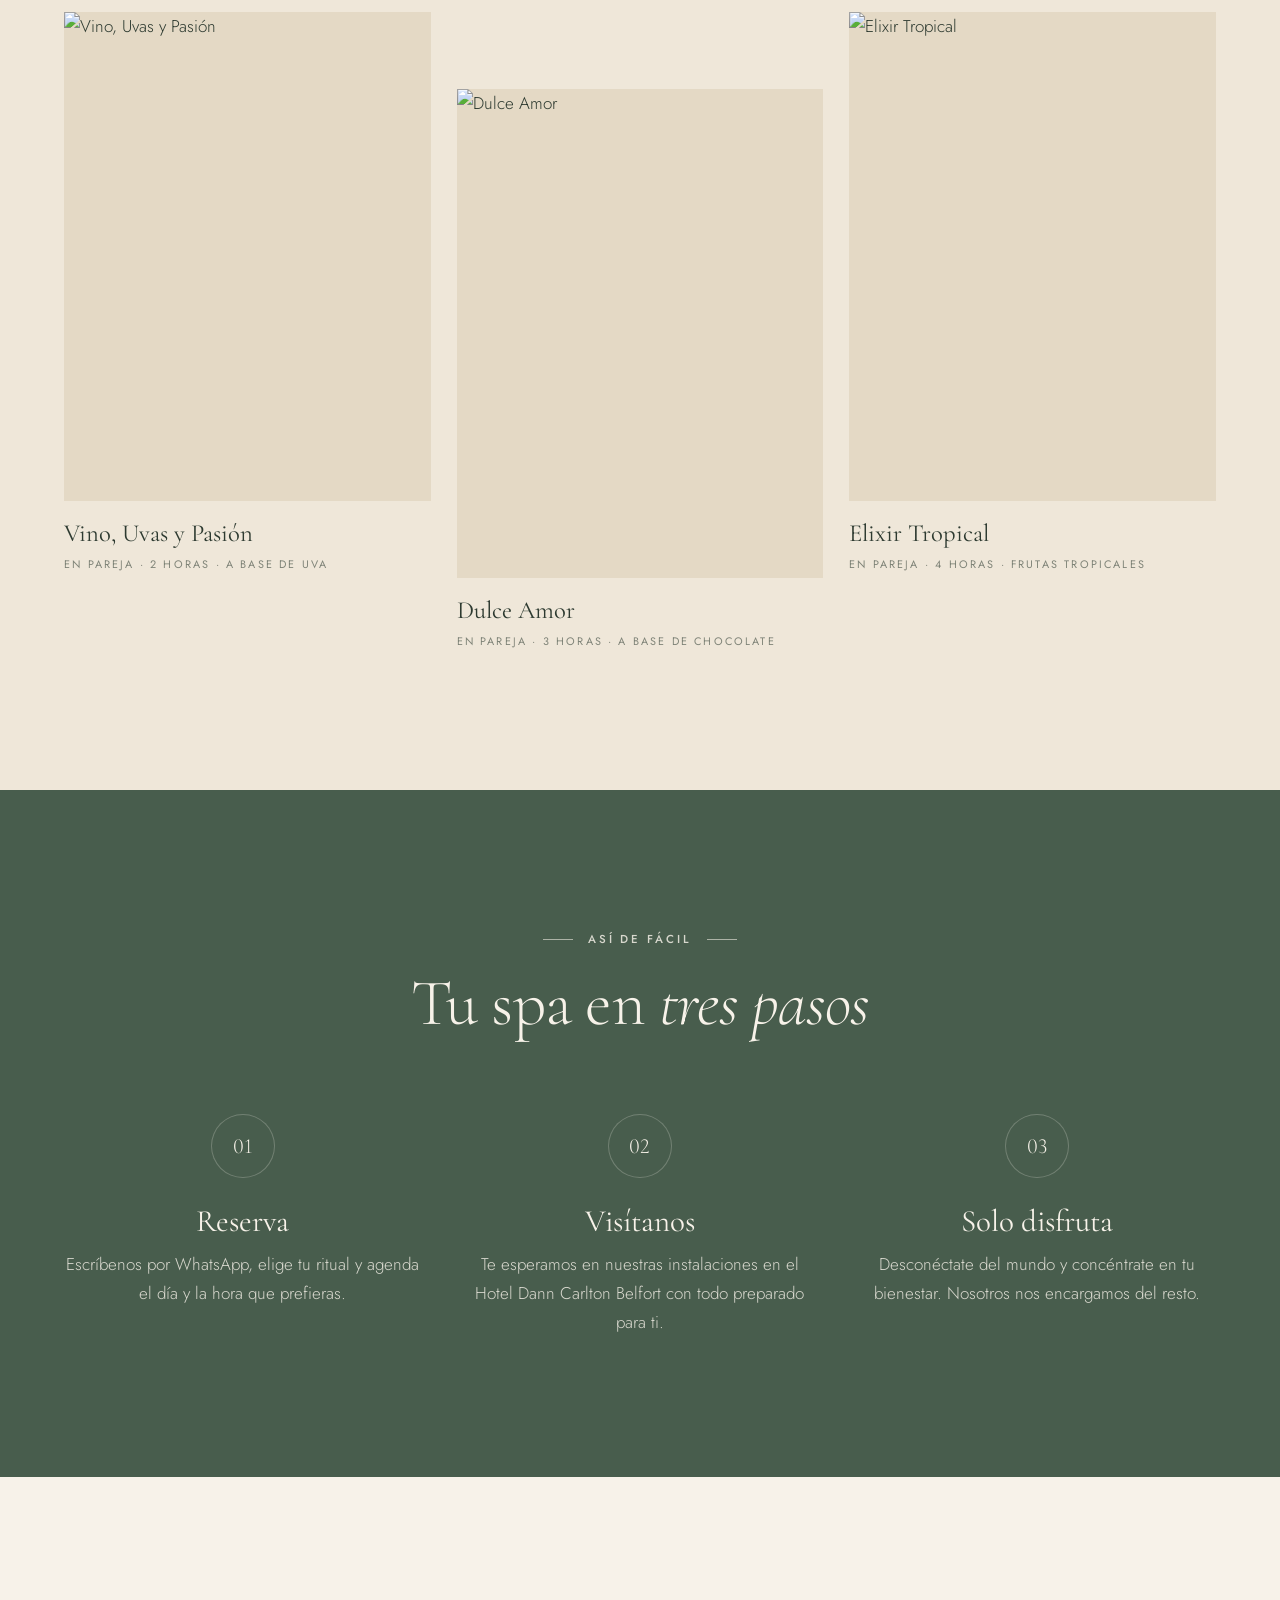
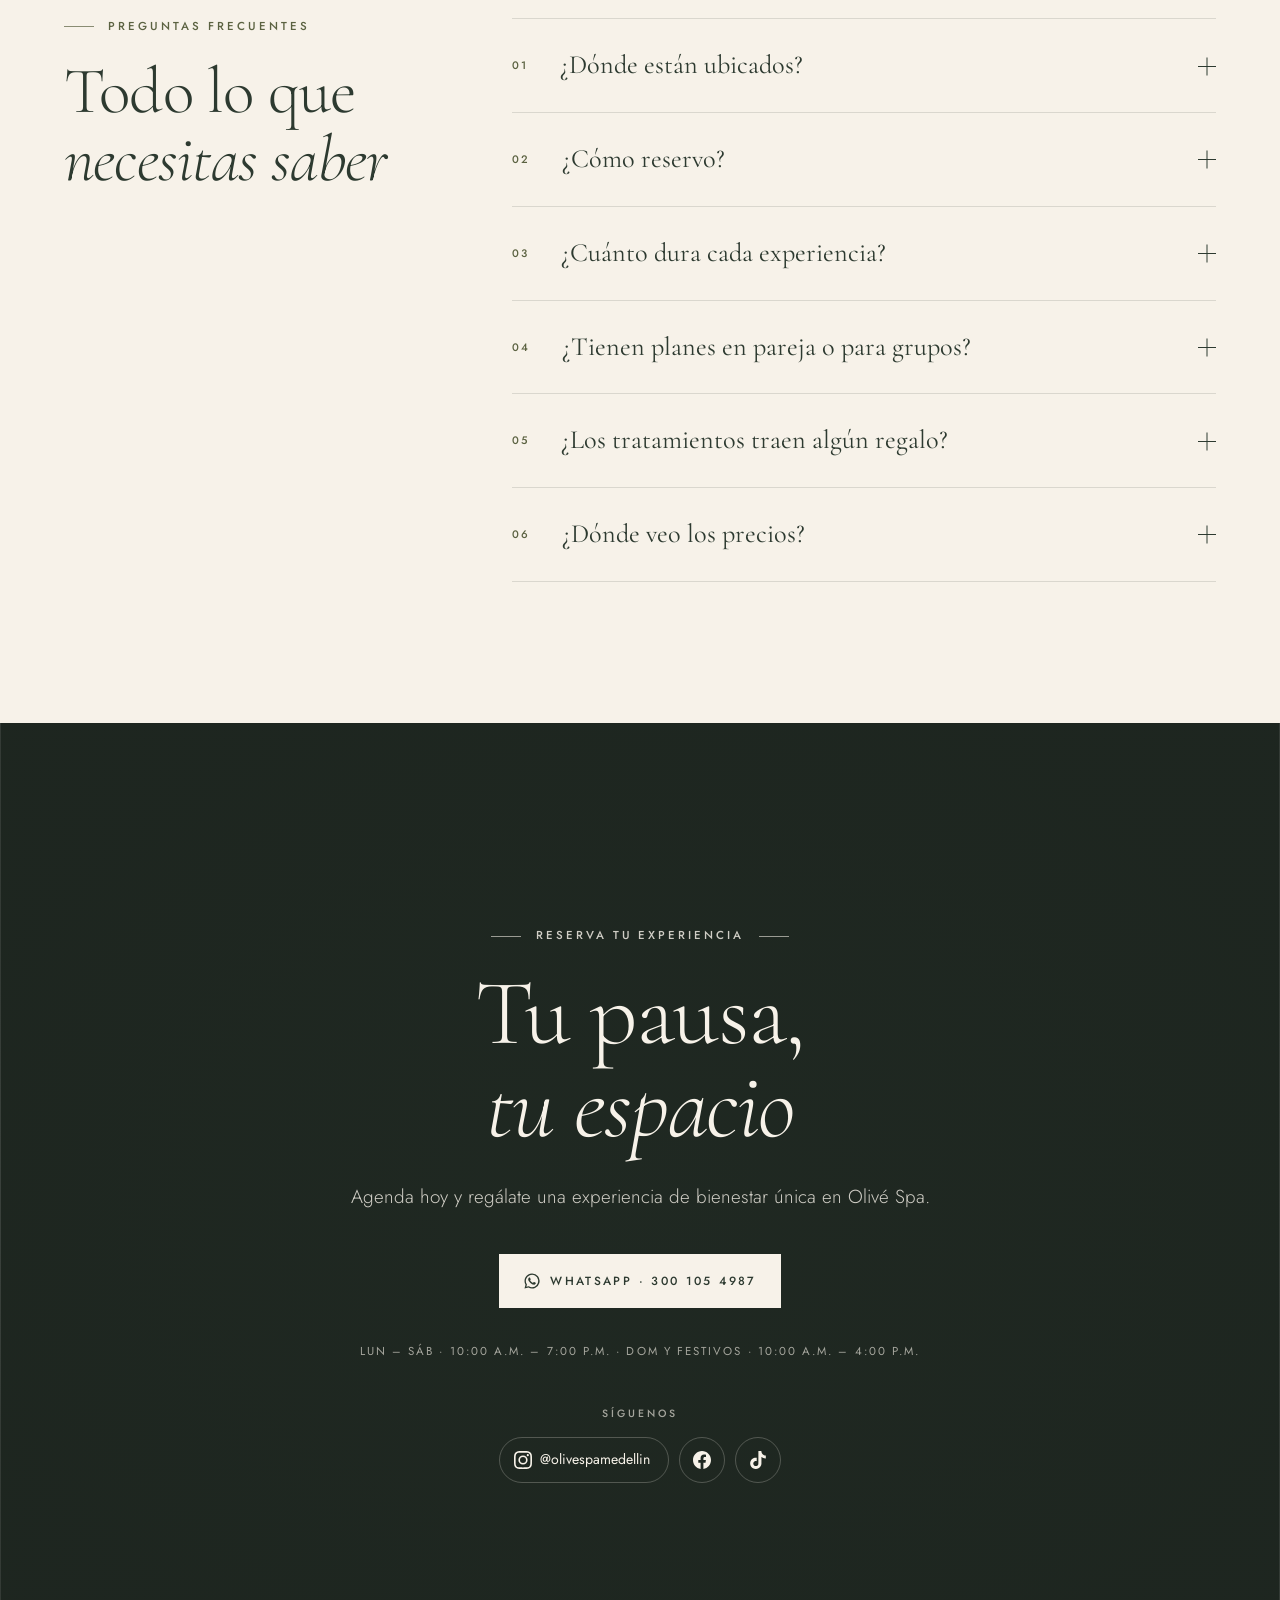
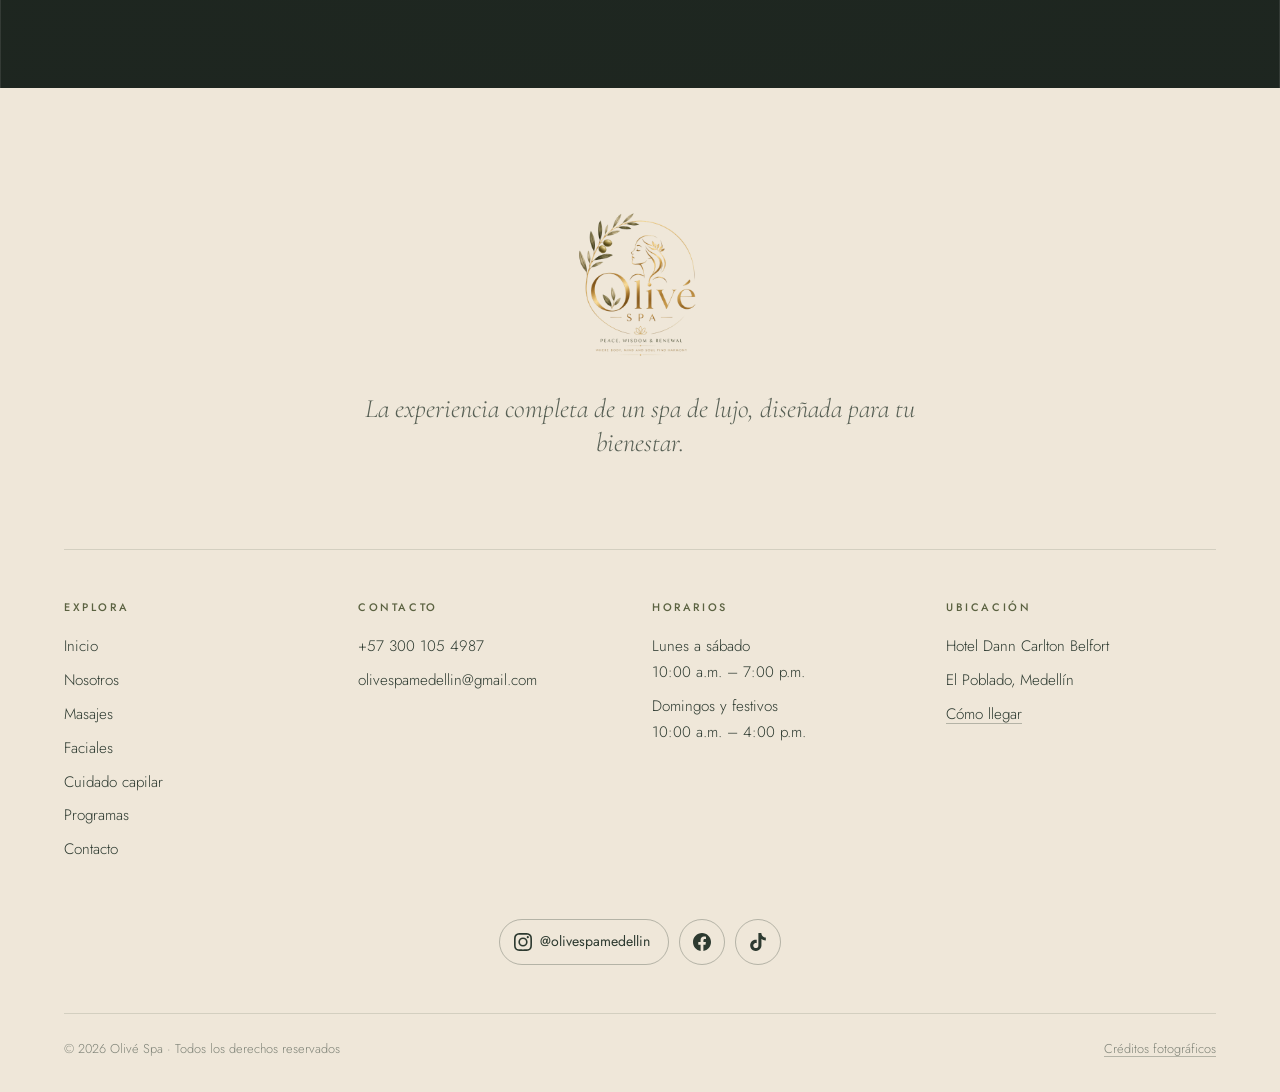
==== commit 604ec932: "Logo arriba junto al menú y spa ubicado en El Poblado - El logo va arriba (versión sin las frases pe" ====
--- a/index.html
+++ b/index.html
@@ -4,13 +4,13 @@
   <meta charset="utf-8" />
   <script>document.documentElement.className = matchMedia("(prefers-reduced-motion: reduce)").matches ? "quieto" : "movimiento";</script>
   <meta name="viewport" content="width=device-width, initial-scale=1, viewport-fit=cover" />
-  <title>Olivé Spa — Spa de lujo en Medellín · Masajes, faciales y cuidado capilar</title>
-  <meta name="description" content="Olivé Spa: un refugio de calma y conexión en el Hotel Dann Carlton Belfort, en Medellín. Masajes de relajación, tratamientos faciales, cuidado capilar y programas spa en pareja." />
+  <title>Olivé Spa — Spa de lujo en El Poblado, Medellín · Masajes, faciales y cuidado capilar</title>
+  <meta name="description" content="Olivé Spa: un refugio de calma y conexión en el Hotel Dann Carlton Belfort, en El Poblado (Medellín). Masajes de relajación, tratamientos faciales, cuidado capilar y programas spa en pareja." />
   <link rel="canonical" href="https://olivespamedellin.com/" />
   <meta name="theme-color" content="#2d3a30" />
   <meta property="og:type" content="website" />
   <meta property="og:site_name" content="Olivé Spa" />
-  <meta property="og:title" content="Olivé Spa — Spa de lujo en Medellín" />
+  <meta property="og:title" content="Olivé Spa — Spa de lujo en El Poblado, Medellín" />
   <meta property="og:description" content="Spa en un ambiente de lujo, diseñado para tu relajación, bienestar y recuperación. Masajes, faciales, cuidado capilar y rituales en pareja." />
   <meta property="og:url" content="https://olivespamedellin.com/" />
   <meta property="og:image" content="https://olivespamedellin.com/assets/img/panel/programa-activando-mi-energia-20261014225345-518b-1.jpg" />
@@ -21,14 +21,14 @@
   <link rel="preconnect" href="https://fonts.gstatic.com" crossorigin />
   <link rel="stylesheet" href="https://fonts.googleapis.com/css2?family=Cormorant+Garamond:ital,wght@0,300;0,400;0,500;1,300;1,400&family=Jost:wght@300;400;500&display=swap" />
   <link rel="preload" as="image" href="assets/img/panel/programa-activando-mi-energia-20261014225345-518b-1.jpg" fetchpriority="high" />
-  <link rel="stylesheet" href="styles.css?v=2026110701" />
-  <script type="application/ld+json">{"@context":"https://schema.org","@type":"DaySpa","name":"Olivé Spa","url":"https://olivespamedellin.com/","image":"https://olivespamedellin.com/assets/img/panel/programa-activando-mi-energia-20261014225345-518b-1.jpg","telephone":"+573001054987","email":"olivespamedellin@gmail.com","address":{"@type":"PostalAddress","streetAddress":"Hotel Dann Carlton Belfort","addressLocality":"Medellín, Colombia"},"sameAs":["https://www.instagram.com/olivespamedellin/","https://www.facebook.com/share/18Qb4jLNsf/","https://www.tiktok.com/@olivespamedellin"]}</script>
+  <link rel="stylesheet" href="styles.css?v=2026110702" />
+  <script type="application/ld+json">{"@context":"https://schema.org","@type":"DaySpa","name":"Olivé Spa","url":"https://olivespamedellin.com/","image":"https://olivespamedellin.com/assets/img/panel/programa-activando-mi-energia-20261014225345-518b-1.jpg","telephone":"+573001054987","email":"olivespamedellin@gmail.com","address":{"@type":"PostalAddress","streetAddress":"Hotel Dann Carlton Belfort","addressLocality":"El Poblado, Medellín"},"sameAs":["https://www.instagram.com/olivespamedellin/","https://www.facebook.com/share/18Qb4jLNsf/","https://www.tiktok.com/@olivespamedellin"]}</script>
 </head>
 <body class="pagina-inicio con-portada-oscura">
   <a class="saltar" href="#contenido">Saltar al contenido</a>
   <header class="cabecera" data-cabecera>
     <div class="cabecera-barra">
-      <a class="marca" href="./" aria-current="page"><span class="marca-nombre">Olivé Spa</span></a>
+      <a class="marca marca-con-logo" href="./" aria-current="page"><img class="marca-logo" src="assets/brand/olive-spa-logo-cabecera.png" alt="Olivé Spa" width="285" height="300" decoding="async" /></a>
       <nav class="cabecera-menu" aria-label="Principal">
         <a href="nosotros/">Nosotros</a>
         <a href="masajes/">Masajes</a>
@@ -46,7 +46,7 @@
   </header>
   <div class="menu-movil" id="menu-movil" data-menu inert aria-label="Menú">
     <div class="menu-movil-cabeza">
-      <a class="marca" href="./" aria-current="page"><span class="marca-nombre">Olivé Spa</span></a>
+      <a class="marca marca-con-logo" href="./" aria-current="page"><img class="marca-logo" src="assets/brand/olive-spa-logo-cabecera.png" alt="Olivé Spa" width="285" height="300" decoding="async" /></a>
       <button class="menu-cerrar" type="button" data-menu-cerrar>Cerrar</button>
     </div>
     <nav class="menu-movil-enlaces">
@@ -73,8 +73,8 @@
       </div>
       <div class="portada-velo" aria-hidden="true"></div>
       <div class="contenedor portada-contenido">
-        <p class="etiqueta etiqueta-clara portada-etiqueta">Spa en Medellín y el Valle de Aburrá</p>
-        <h1 class="portada-titulo"><span class="linea"><span>Vive la relajación,</span></span><span class="linea"><em>donde te encuentres.</em></span></h1>
+        <p class="etiqueta etiqueta-clara portada-etiqueta">Spa de lujo en Medellín</p>
+        <h1 class="portada-titulo"><span class="linea"><span>Vive la relajación,</span></span><span class="linea"><em>en El Poblado.</em></span></h1>
         <p class="portada-texto">Spa en un ambiente de lujo, diseñado para tu relajación, bienestar y recuperación. Un refugio de calma y conexión.</p>
         <div class="portada-acciones">
           <a class="boton boton-claro" href="https://wa.me/573001054987?text=Hola%2C%20Oliv%C3%A9%20Spa%20%F0%9F%8C%BF%20Quiero%20reservar%20una%20experiencia%20de%20spa." target="_blank" rel="noopener"><svg viewBox="0 0 24 24" width="18" height="18" aria-hidden="true"><path fill="currentColor" d="M12 2a10 10 0 0 0-8.66 15L2 22l5.16-1.32A10 10 0 1 0 12 2Zm0 18.2a8.2 8.2 0 0 1-4.18-1.14l-.3-.18-3.06.78.82-2.98-.2-.31A8.2 8.2 0 1 1 12 20.2Zm4.5-6.13c-.25-.12-1.47-.72-1.7-.8s-.39-.13-.56.12-.64.8-.78.97-.29.19-.54.06a6.7 6.7 0 0 1-3.35-2.93c-.25-.43.25-.4.72-1.33a.45.45 0 0 0-.02-.43c-.06-.12-.56-1.34-.76-1.84s-.4-.42-.56-.43h-.48a.93.93 0 0 0-.67.31 2.81 2.81 0 0 0-.87 2.09 4.89 4.89 0 0 0 1.02 2.58 11.16 11.16 0 0 0 4.27 3.77 14.3 14.3 0 0 0 1.42.53 3.42 3.42 0 0 0 1.57.1 2.57 2.57 0 0 0 1.68-1.19 2.08 2.08 0 0 0 .14-1.19c-.06-.1-.23-.17-.48-.29Z"/></svg>Reservar por WhatsApp</a>
@@ -367,7 +367,7 @@
         <div class="preguntas-lista">
           <details class="pregunta reveal" name="preguntas">
         <summary><span class="pregunta-num">01</span><span class="pregunta-texto">¿Dónde están ubicados?</span><span class="pregunta-signo" aria-hidden="true"></span></summary>
-        <div class="pregunta-respuesta"><p>Te esperamos en nuestras instalaciones en el Hotel Dann Carlton Belfort, en Medellín.</p></div>
+        <div class="pregunta-respuesta"><p>Te esperamos en nuestras instalaciones en el Hotel Dann Carlton Belfort, en El Poblado (Medellín).</p></div>
       </details>
           <details class="pregunta reveal" name="preguntas">
         <summary><span class="pregunta-num">02</span><span class="pregunta-texto">¿Cómo reservo?</span><span class="pregunta-signo" aria-hidden="true"></span></summary>
@@ -438,7 +438,7 @@
         </div>
         <div class="pie-columna">
           <h2>Ubicación</h2>
-          <ul><li>Hotel Dann Carlton Belfort</li><li>Medellín, Colombia</li><li><a class="enlace-linea" href="https://www.google.com/maps/search/?api=1&amp;query=Hotel%20Dann%20Carlton%20Belfort%2C%20Medell%C3%ADn%2C%20Colombia" target="_blank" rel="noopener">Cómo llegar</a></li></ul>
+          <ul><li>Hotel Dann Carlton Belfort</li><li>El Poblado, Medellín</li><li><a class="enlace-linea" href="https://www.google.com/maps/search/?api=1&amp;query=Hotel%20Dann%20Carlton%20Belfort%2C%20El%20Poblado%2C%20Medell%C3%ADn" target="_blank" rel="noopener">Cómo llegar</a></li></ul>
         </div>
       </div>
       <div class="redes pie-redes"><a class="red red-usuario" href="https://www.instagram.com/olivespamedellin/" target="_blank" rel="noopener" aria-label="Instagram de Olivé Spa: @olivespamedellin"><svg viewBox="0 0 24 24" width="18" height="18" aria-hidden="true"><path fill="currentColor" d="M12 2.2c3.2 0 3.6 0 4.85.07 1.17.05 1.8.25 2.23.41.56.22.96.48 1.38.9.42.42.68.82.9 1.38.16.42.36 1.06.41 2.23.06 1.26.07 1.64.07 4.85s0 3.6-.07 4.85c-.05 1.17-.25 1.8-.41 2.23-.22.56-.48.96-.9 1.38-.42.42-.82.68-1.38.9-.42.16-1.06.36-2.23.41-1.26.06-1.64.07-4.85.07s-3.6 0-4.85-.07c-1.17-.05-1.8-.25-2.23-.41a3.72 3.72 0 0 1-1.38-.9 3.72 3.72 0 0 1-.9-1.38c-.16-.42-.36-1.06-.41-2.23C2.2 15.6 2.2 15.2 2.2 12s0-3.6.07-4.85c.05-1.17.25-1.8.41-2.23.22-.56.48-.96.9-1.38.42-.42.82-.68 1.38-.9.42-.16 1.06-.36 2.23-.41C8.4 2.2 8.8 2.2 12 2.2m0-2.2C8.74 0 8.33 0 7.05.07 5.78.13 4.9.33 4.14.63a5.9 5.9 0 0 0-2.13 1.38A5.9 5.9 0 0 0 .63 4.14C.33 4.9.13 5.78.07 7.05 0 8.33 0 8.74 0 12s0 3.67.07 4.95c.06 1.27.26 2.15.56 2.91.31.79.72 1.46 1.38 2.13a5.9 5.9 0 0 0 2.13 1.38c.76.3 1.64.5 2.91.56C8.33 24 8.74 24 12 24s3.67 0 4.95-.07c1.27-.06 2.15-.26 2.91-.56a5.9 5.9 0 0 0 2.13-1.38 5.9 5.9 0 0 0 1.38-2.13c.3-.76.5-1.64.56-2.91.07-1.28.07-1.69.07-4.95s0-3.67-.07-4.95c-.06-1.27-.26-2.15-.56-2.91a5.9 5.9 0 0 0-1.38-2.13A5.9 5.9 0 0 0 19.86.63c-.76-.3-1.64-.5-2.91-.56C15.67 0 15.26 0 12 0Zm0 5.84A6.16 6.16 0 1 0 18.16 12 6.16 6.16 0 0 0 12 5.84Zm0 10.15A4 4 0 1 1 16 12a4 4 0 0 1-4 4Zm7.85-10.4a1.44 1.44 0 1 1-1.44-1.44 1.44 1.44 0 0 1 1.44 1.44Z"/></svg><span>@olivespamedellin</span></a><a class="red" href="https://www.facebook.com/share/18Qb4jLNsf/" target="_blank" rel="noopener" aria-label="Facebook de Olivé Spa"><svg viewBox="0 0 24 24" width="18" height="18" aria-hidden="true"><path fill="currentColor" d="M24 12.07C24 5.4 18.63 0 12 0S0 5.4 0 12.07C0 18.1 4.39 23.09 10.13 24v-8.44H7.08v-3.49h3.05V9.41c0-3.02 1.79-4.7 4.53-4.7 1.31 0 2.68.24 2.68.24v2.97h-1.51c-1.49 0-1.95.93-1.95 1.89v2.26h3.32l-.53 3.49h-2.79V24C19.61 23.09 24 18.1 24 12.07Z"/></svg></a><a class="red" href="https://www.tiktok.com/@olivespamedellin" target="_blank" rel="noopener" aria-label="TikTok de Olivé Spa"><svg viewBox="0 0 24 24" width="18" height="18" aria-hidden="true"><path fill="currentColor" d="M12.53.02C13.84 0 15.14.01 16.44 0c.08 1.53.63 3.09 1.75 4.17 1.12 1.11 2.7 1.62 4.24 1.79v4.03c-1.44-.05-2.89-.35-4.2-.97-.57-.26-1.1-.59-1.62-.93-.01 2.92.01 5.84-.02 8.75-.08 1.4-.54 2.79-1.35 3.94-1.31 1.92-3.58 3.17-5.91 3.21-1.43.08-2.86-.31-4.08-1.03-2.02-1.19-3.44-3.37-3.65-5.71-.02-.5-.03-1-.01-1.49.18-1.9 1.12-3.72 2.58-4.96 1.66-1.44 3.98-2.13 6.15-1.72.02 1.48-.04 2.96-.04 4.44-.99-.32-2.15-.23-3.02.37-.63.41-1.11 1.04-1.36 1.75-.21.51-.15 1.07-.14 1.61.24 1.64 1.82 3.02 3.5 2.87 1.12-.01 2.19-.66 2.77-1.61.19-.33.4-.67.41-1.06.1-1.79.06-3.57.07-5.36.01-4.03-.01-8.05.02-12.07z"/></svg></a></div>
@@ -455,6 +455,6 @@
   <script defer src="lib/gsap.min.js"></script>
   <script defer src="lib/ScrollTrigger.min.js"></script>
   <script defer src="lib/lenis.min.js"></script>
-  <script defer src="main.js?v=2026110701"></script>
+  <script defer src="main.js?v=2026110702"></script>
 </body>
 </html>
--- a/styles.css
+++ b/styles.css
@@ -44,7 +44,10 @@
   --ease-suave: cubic-bezier(0.65, 0, 0.35, 1);
   --gutter: clamp(20px, 5vw, 64px);
   --ancho: 1320px;
-  --cabecera-h: 76px;
+  --cabecera-h: 116px;
+  --cabecera-h-solida: 76px;
+  --logo-h: 98px;
+  --logo-h-solida: 60px;
   --aviso-h: 0px;
   --seccion: clamp(88px, 11vw, 160px);
 }
@@ -340,6 +343,19 @@
   white-space: nowrap;
 }
 .marca-lema { margin-top: 0.45em; font-size: 0.6rem; font-weight: 400; letter-spacing: 0.3em; text-transform: uppercase; opacity: 0.72; }
+/* Logo arriba: grande sobre la portada, un poco más pequeño al bajar */
+.marca-logo {
+  display: block;
+  width: auto;
+  height: var(--logo-h, 70px);
+  transition: height 0.5s var(--ease), filter 0.5s var(--ease);
+}
+.cabecera-barra { transition: height 0.5s var(--ease); }
+.cabecera.solida .cabecera-barra { height: var(--cabecera-h-solida, 72px); }
+.cabecera.solida .marca-logo { height: var(--logo-h-solida, 54px); }
+/* Sobre la foto de la portada el dorado se aclara y lleva sombra, para que se lea */
+.con-portada-oscura .cabecera:not(.solida) .marca-logo { filter: brightness(1.45) saturate(1.1) drop-shadow(0 2px 14px rgba(10, 14, 11, 0.7)); }
+.menu-movil .marca-logo { height: var(--logo-h-solida, 54px); filter: brightness(1.3); }
 .cabecera-menu { display: none; }
 .cabecera-menu a {
   position: relative;
@@ -396,6 +412,9 @@
 .cabecera-abrir-lineas span:last-child { bottom: 0; transform-origin: 100% 50%; transform: scaleX(0.62); }
 .cabecera-abrir:hover .cabecera-abrir-lineas span:last-child { transform: scaleX(1); }
 
+@media (max-width: 899px) {
+  :root { --cabecera-h: 92px; --cabecera-h-solida: 68px; --logo-h: 78px; --logo-h-solida: 54px; }
+}
 @media (max-width: 599px) {
   .boton-cabecera { display: none; }
   .marca-nombre { font-size: 1.32rem; }
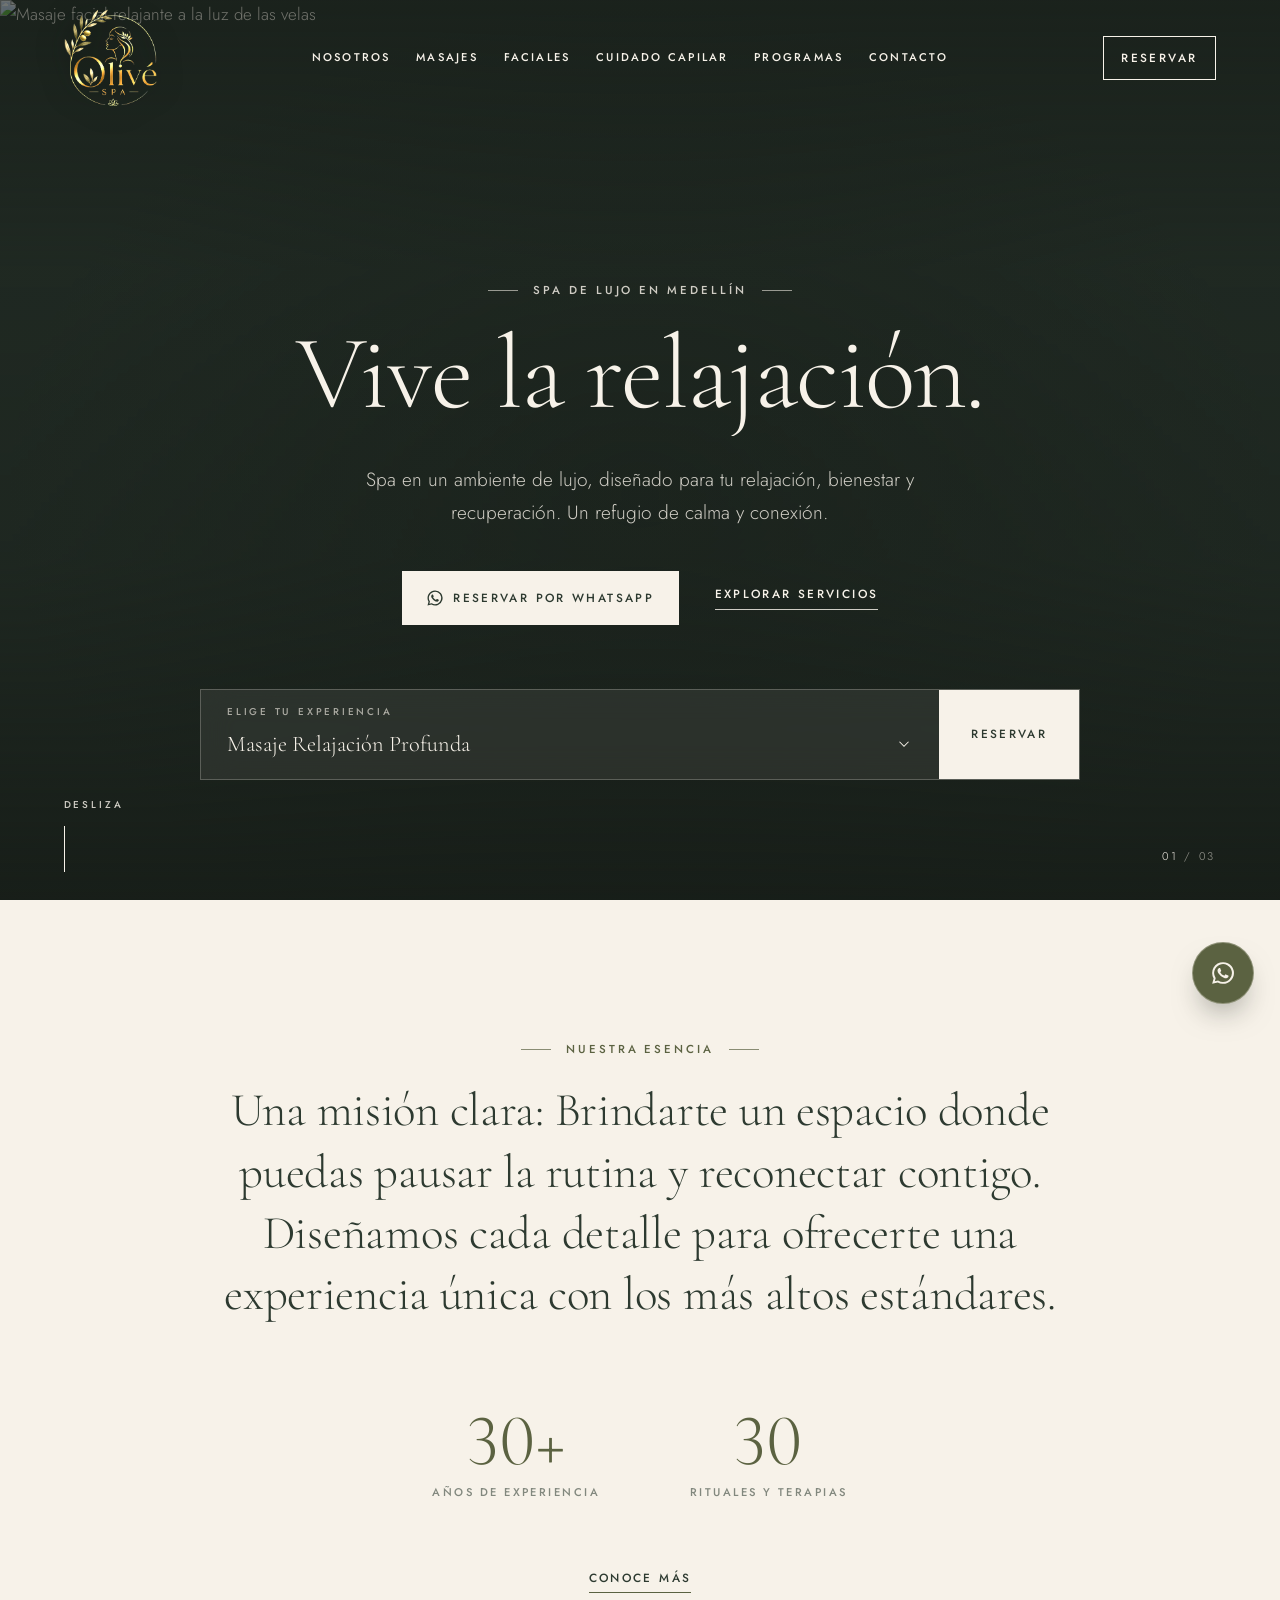
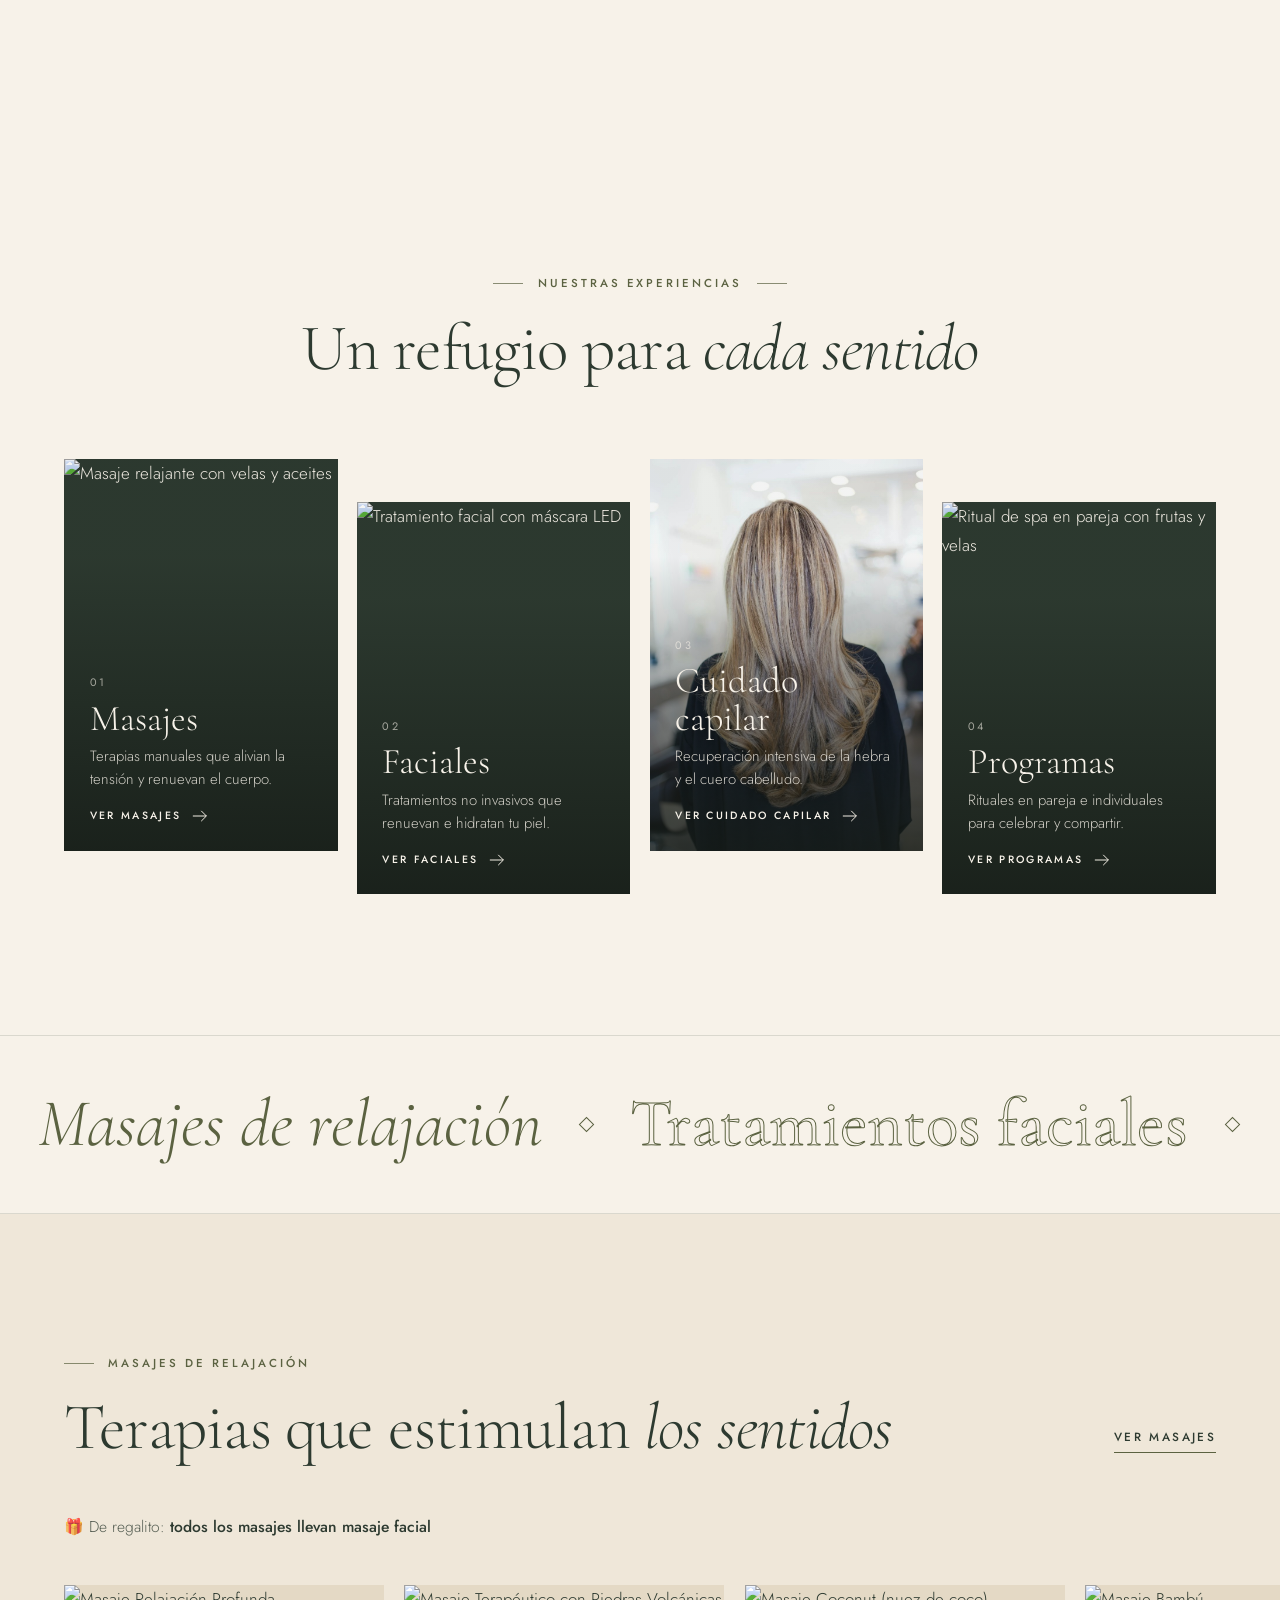
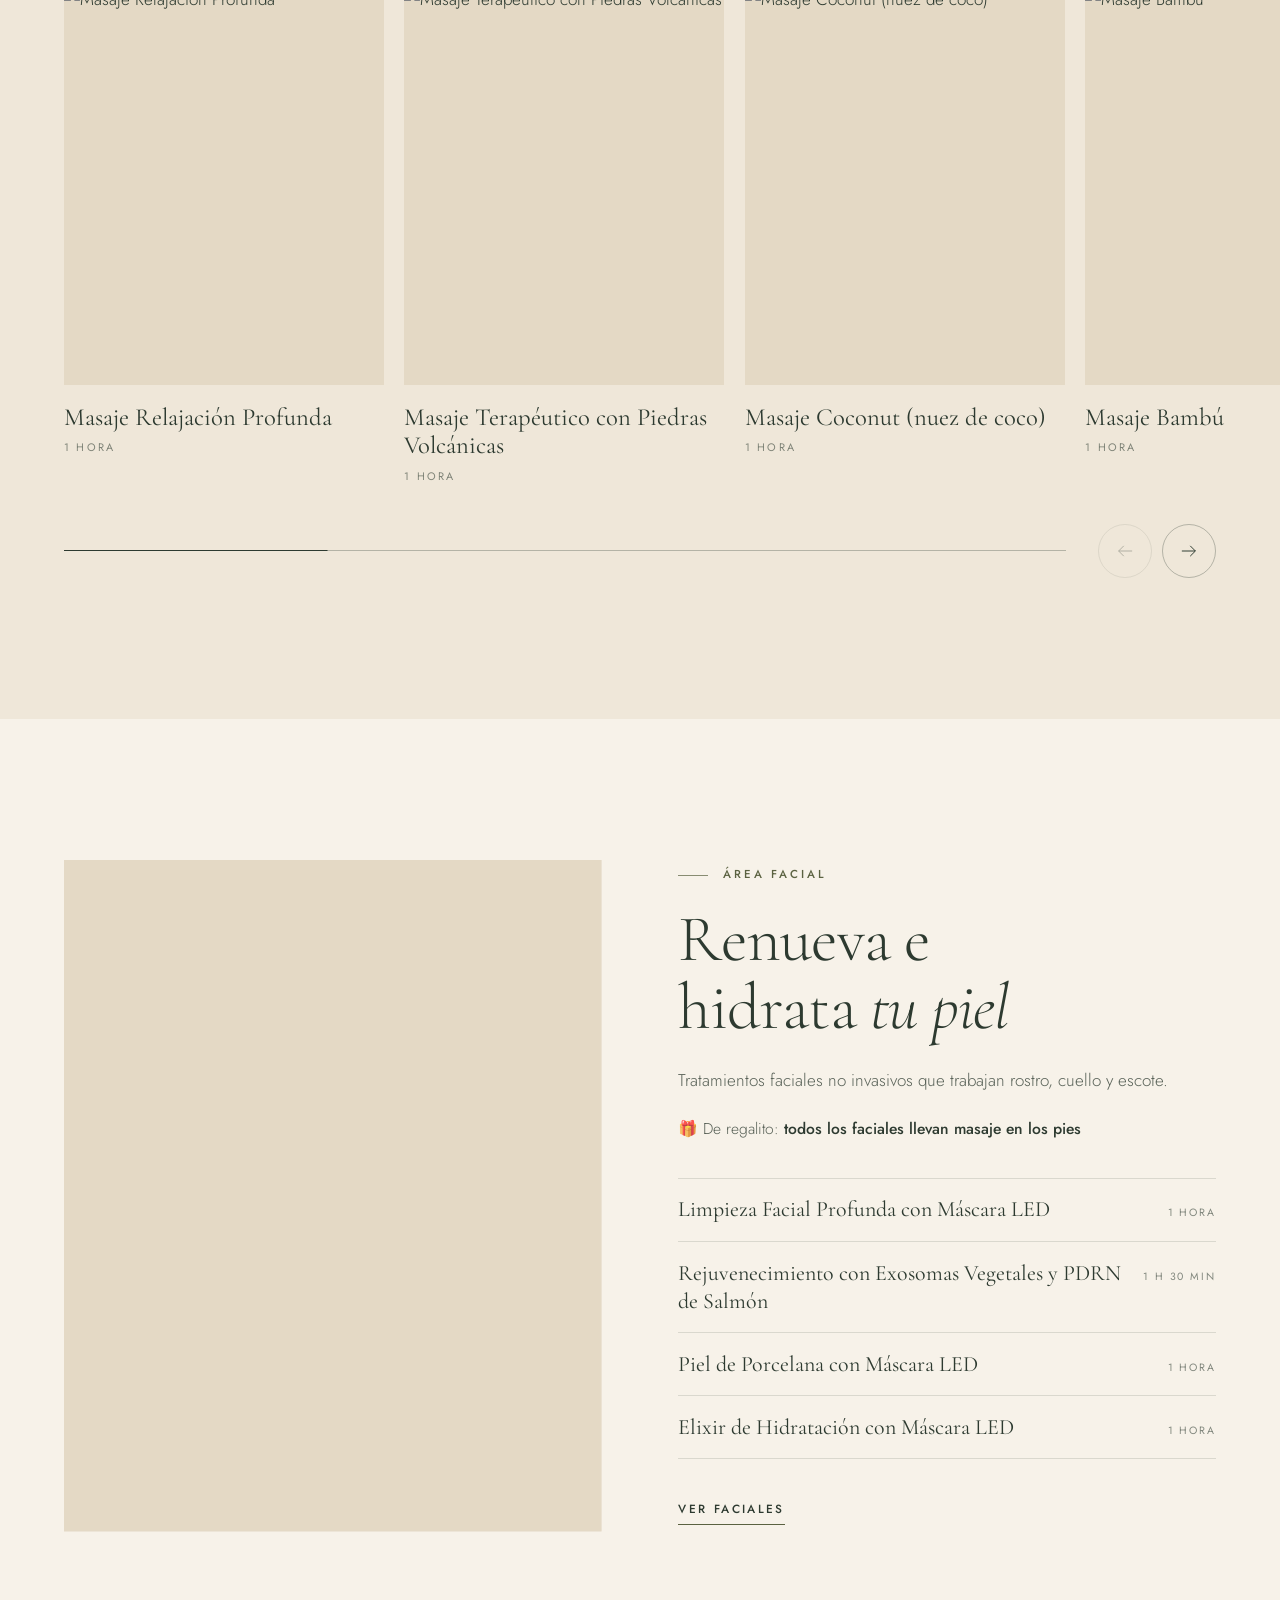
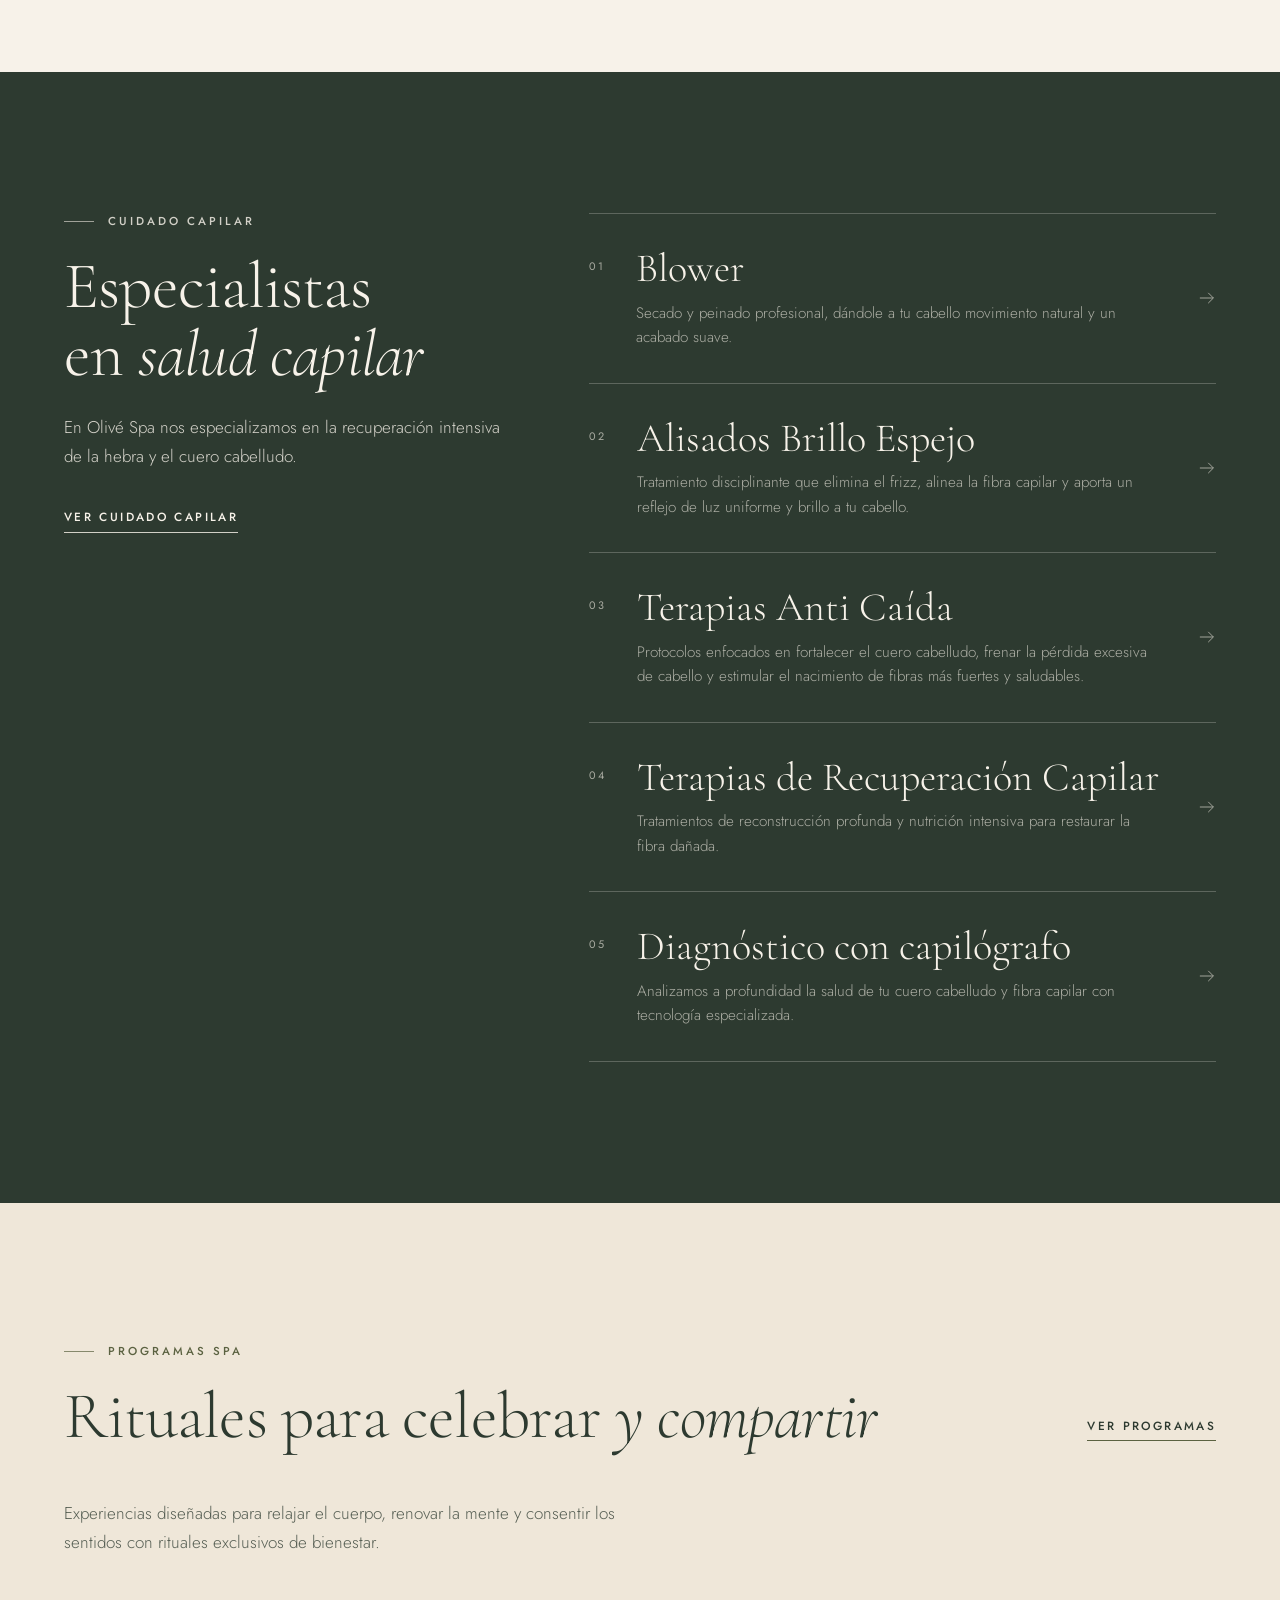
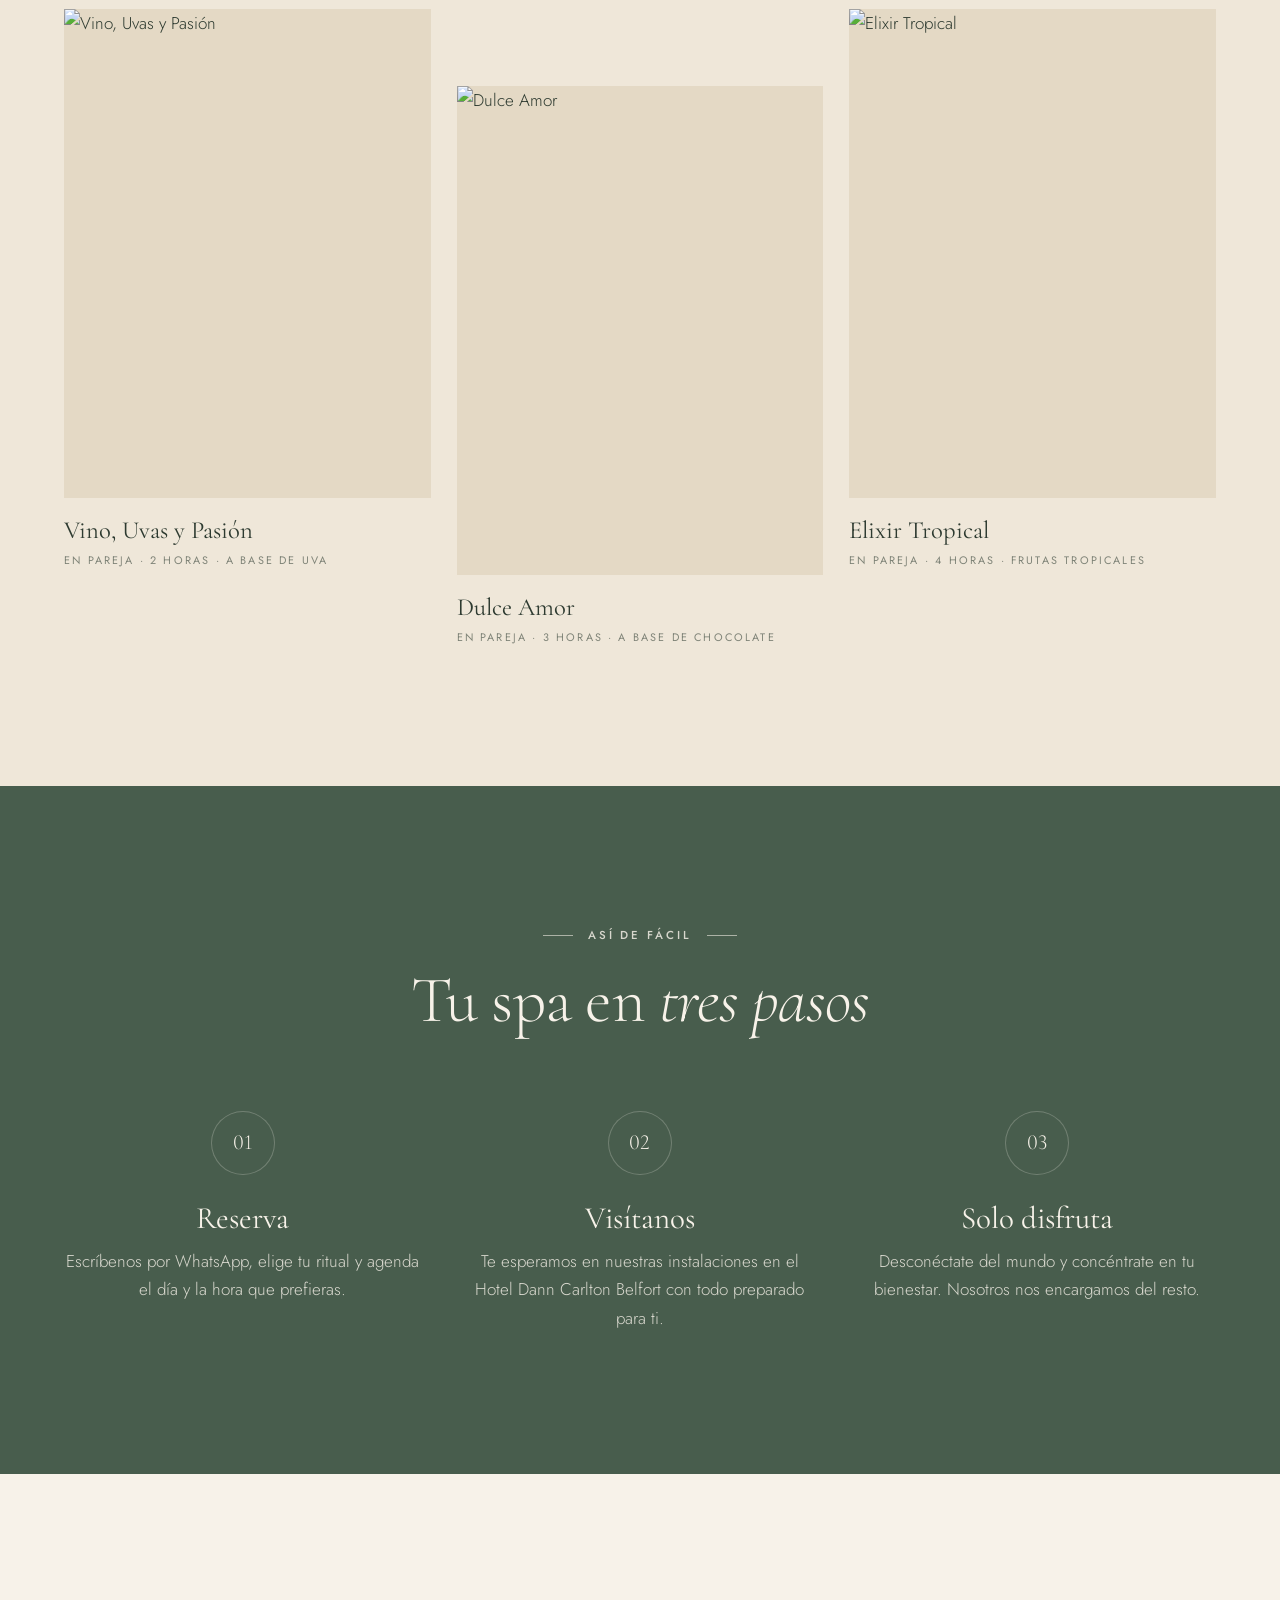
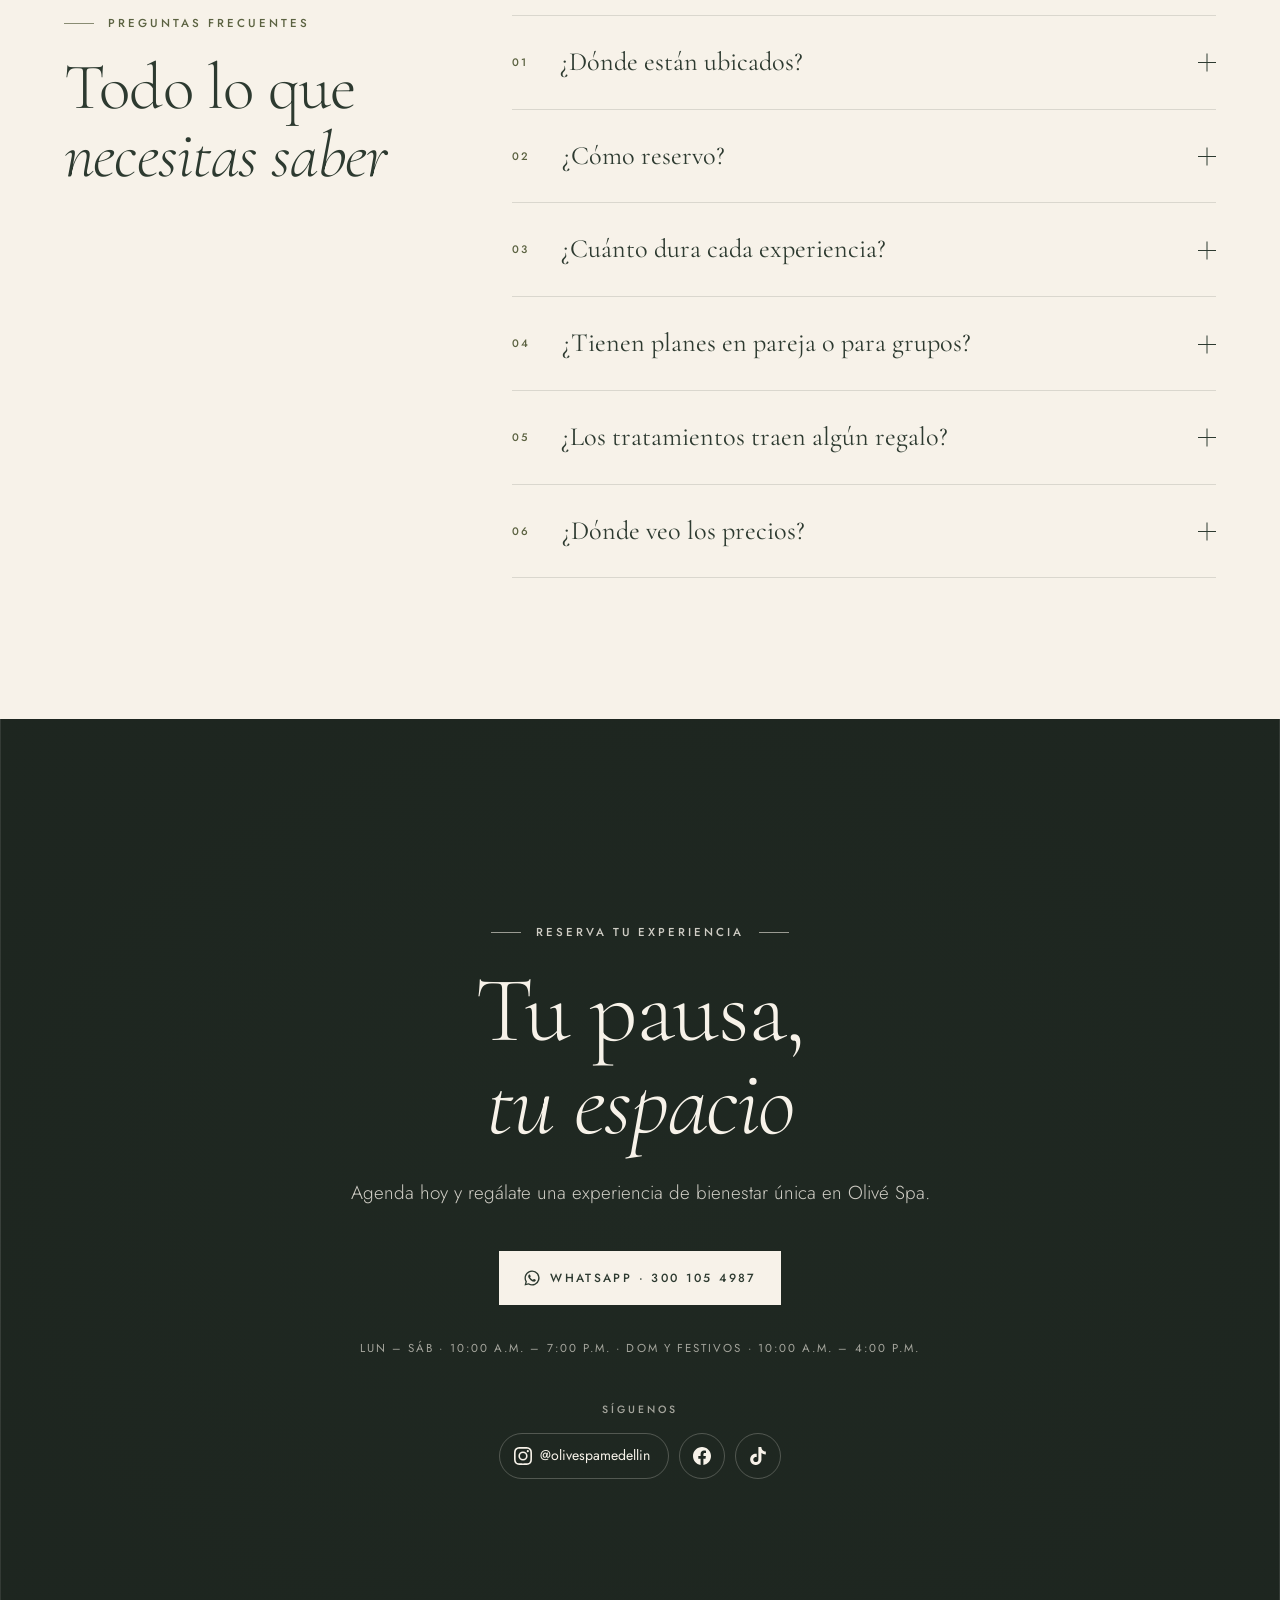
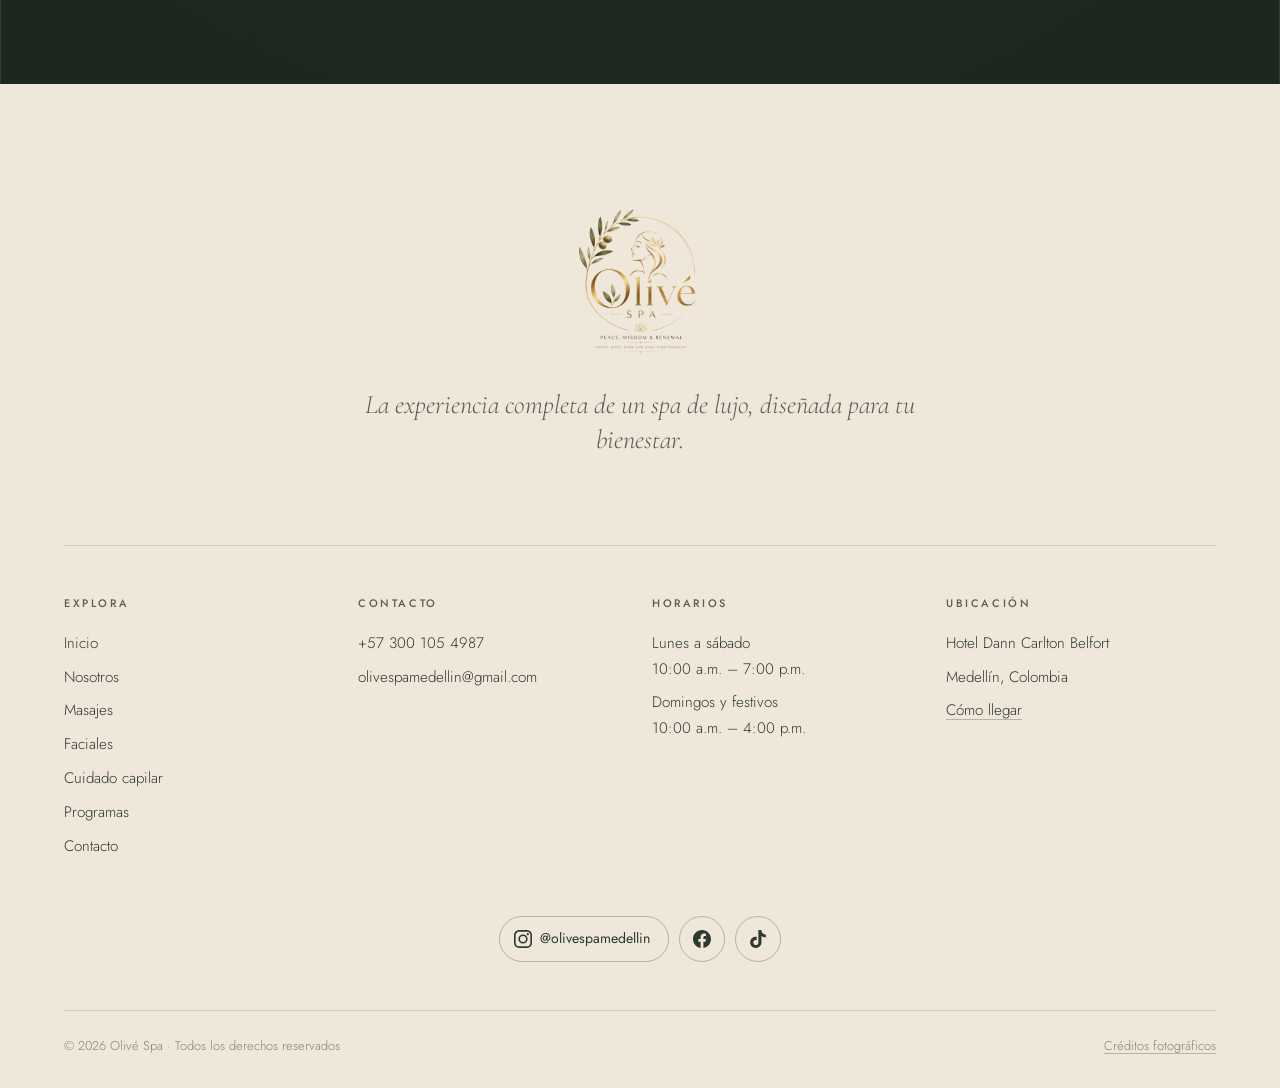
==== commit 8c24a8a6: "Quita «El Poblado» de la página La portada queda en «Vive la relajación.». La dirección, la pregunta" ====
--- a/index.html
+++ b/index.html
@@ -4,13 +4,13 @@
   <meta charset="utf-8" />
   <script>document.documentElement.className = matchMedia("(prefers-reduced-motion: reduce)").matches ? "quieto" : "movimiento";</script>
   <meta name="viewport" content="width=device-width, initial-scale=1, viewport-fit=cover" />
-  <title>Olivé Spa — Spa de lujo en El Poblado, Medellín · Masajes, faciales y cuidado capilar</title>
-  <meta name="description" content="Olivé Spa: un refugio de calma y conexión en el Hotel Dann Carlton Belfort, en El Poblado (Medellín). Masajes de relajación, tratamientos faciales, cuidado capilar y programas spa en pareja." />
+  <title>Olivé Spa — Spa de lujo en Medellín · Masajes, faciales y cuidado capilar</title>
+  <meta name="description" content="Olivé Spa: un refugio de calma y conexión en el Hotel Dann Carlton Belfort, en Medellín. Masajes de relajación, tratamientos faciales, cuidado capilar y programas spa en pareja." />
   <link rel="canonical" href="https://olivespamedellin.com/" />
   <meta name="theme-color" content="#2d3a30" />
   <meta property="og:type" content="website" />
   <meta property="og:site_name" content="Olivé Spa" />
-  <meta property="og:title" content="Olivé Spa — Spa de lujo en El Poblado, Medellín" />
+  <meta property="og:title" content="Olivé Spa — Spa de lujo en Medellín" />
   <meta property="og:description" content="Spa en un ambiente de lujo, diseñado para tu relajación, bienestar y recuperación. Masajes, faciales, cuidado capilar y rituales en pareja." />
   <meta property="og:url" content="https://olivespamedellin.com/" />
   <meta property="og:image" content="https://olivespamedellin.com/assets/img/panel/programa-activando-mi-energia-20261014225345-518b-1.jpg" />
@@ -22,7 +22,7 @@
   <link rel="stylesheet" href="https://fonts.googleapis.com/css2?family=Cormorant+Garamond:ital,wght@0,300;0,400;0,500;1,300;1,400&family=Jost:wght@300;400;500&display=swap" />
   <link rel="preload" as="image" href="assets/img/panel/programa-activando-mi-energia-20261014225345-518b-1.jpg" fetchpriority="high" />
   <link rel="stylesheet" href="styles.css?v=2026110702" />
-  <script type="application/ld+json">{"@context":"https://schema.org","@type":"DaySpa","name":"Olivé Spa","url":"https://olivespamedellin.com/","image":"https://olivespamedellin.com/assets/img/panel/programa-activando-mi-energia-20261014225345-518b-1.jpg","telephone":"+573001054987","email":"olivespamedellin@gmail.com","address":{"@type":"PostalAddress","streetAddress":"Hotel Dann Carlton Belfort","addressLocality":"El Poblado, Medellín"},"sameAs":["https://www.instagram.com/olivespamedellin/","https://www.facebook.com/share/18Qb4jLNsf/","https://www.tiktok.com/@olivespamedellin"]}</script>
+  <script type="application/ld+json">{"@context":"https://schema.org","@type":"DaySpa","name":"Olivé Spa","url":"https://olivespamedellin.com/","image":"https://olivespamedellin.com/assets/img/panel/programa-activando-mi-energia-20261014225345-518b-1.jpg","telephone":"+573001054987","email":"olivespamedellin@gmail.com","address":{"@type":"PostalAddress","streetAddress":"Hotel Dann Carlton Belfort","addressLocality":"Medellín, Colombia"},"sameAs":["https://www.instagram.com/olivespamedellin/","https://www.facebook.com/share/18Qb4jLNsf/","https://www.tiktok.com/@olivespamedellin"]}</script>
 </head>
 <body class="pagina-inicio con-portada-oscura">
   <a class="saltar" href="#contenido">Saltar al contenido</a>
@@ -74,7 +74,7 @@
       <div class="portada-velo" aria-hidden="true"></div>
       <div class="contenedor portada-contenido">
         <p class="etiqueta etiqueta-clara portada-etiqueta">Spa de lujo en Medellín</p>
-        <h1 class="portada-titulo"><span class="linea"><span>Vive la relajación,</span></span><span class="linea"><em>en El Poblado.</em></span></h1>
+        <h1 class="portada-titulo"><span class="linea"><span>Vive la relajación.</span></span></h1>
         <p class="portada-texto">Spa en un ambiente de lujo, diseñado para tu relajación, bienestar y recuperación. Un refugio de calma y conexión.</p>
         <div class="portada-acciones">
           <a class="boton boton-claro" href="https://wa.me/573001054987?text=Hola%2C%20Oliv%C3%A9%20Spa%20%F0%9F%8C%BF%20Quiero%20reservar%20una%20experiencia%20de%20spa." target="_blank" rel="noopener"><svg viewBox="0 0 24 24" width="18" height="18" aria-hidden="true"><path fill="currentColor" d="M12 2a10 10 0 0 0-8.66 15L2 22l5.16-1.32A10 10 0 1 0 12 2Zm0 18.2a8.2 8.2 0 0 1-4.18-1.14l-.3-.18-3.06.78.82-2.98-.2-.31A8.2 8.2 0 1 1 12 20.2Zm4.5-6.13c-.25-.12-1.47-.72-1.7-.8s-.39-.13-.56.12-.64.8-.78.97-.29.19-.54.06a6.7 6.7 0 0 1-3.35-2.93c-.25-.43.25-.4.72-1.33a.45.45 0 0 0-.02-.43c-.06-.12-.56-1.34-.76-1.84s-.4-.42-.56-.43h-.48a.93.93 0 0 0-.67.31 2.81 2.81 0 0 0-.87 2.09 4.89 4.89 0 0 0 1.02 2.58 11.16 11.16 0 0 0 4.27 3.77 14.3 14.3 0 0 0 1.42.53 3.42 3.42 0 0 0 1.57.1 2.57 2.57 0 0 0 1.68-1.19 2.08 2.08 0 0 0 .14-1.19c-.06-.1-.23-.17-.48-.29Z"/></svg>Reservar por WhatsApp</a>
@@ -367,7 +367,7 @@
         <div class="preguntas-lista">
           <details class="pregunta reveal" name="preguntas">
         <summary><span class="pregunta-num">01</span><span class="pregunta-texto">¿Dónde están ubicados?</span><span class="pregunta-signo" aria-hidden="true"></span></summary>
-        <div class="pregunta-respuesta"><p>Te esperamos en nuestras instalaciones en el Hotel Dann Carlton Belfort, en El Poblado (Medellín).</p></div>
+        <div class="pregunta-respuesta"><p>Te esperamos en nuestras instalaciones en el Hotel Dann Carlton Belfort, en Medellín.</p></div>
       </details>
           <details class="pregunta reveal" name="preguntas">
         <summary><span class="pregunta-num">02</span><span class="pregunta-texto">¿Cómo reservo?</span><span class="pregunta-signo" aria-hidden="true"></span></summary>
@@ -438,7 +438,7 @@
         </div>
         <div class="pie-columna">
           <h2>Ubicación</h2>
-          <ul><li>Hotel Dann Carlton Belfort</li><li>El Poblado, Medellín</li><li><a class="enlace-linea" href="https://www.google.com/maps/search/?api=1&amp;query=Hotel%20Dann%20Carlton%20Belfort%2C%20El%20Poblado%2C%20Medell%C3%ADn" target="_blank" rel="noopener">Cómo llegar</a></li></ul>
+          <ul><li>Hotel Dann Carlton Belfort</li><li>Medellín, Colombia</li><li><a class="enlace-linea" href="https://www.google.com/maps/search/?api=1&amp;query=Hotel%20Dann%20Carlton%20Belfort%2C%20Medell%C3%ADn%2C%20Colombia" target="_blank" rel="noopener">Cómo llegar</a></li></ul>
         </div>
       </div>
       <div class="redes pie-redes"><a class="red red-usuario" href="https://www.instagram.com/olivespamedellin/" target="_blank" rel="noopener" aria-label="Instagram de Olivé Spa: @olivespamedellin"><svg viewBox="0 0 24 24" width="18" height="18" aria-hidden="true"><path fill="currentColor" d="M12 2.2c3.2 0 3.6 0 4.85.07 1.17.05 1.8.25 2.23.41.56.22.96.48 1.38.9.42.42.68.82.9 1.38.16.42.36 1.06.41 2.23.06 1.26.07 1.64.07 4.85s0 3.6-.07 4.85c-.05 1.17-.25 1.8-.41 2.23-.22.56-.48.96-.9 1.38-.42.42-.82.68-1.38.9-.42.16-1.06.36-2.23.41-1.26.06-1.64.07-4.85.07s-3.6 0-4.85-.07c-1.17-.05-1.8-.25-2.23-.41a3.72 3.72 0 0 1-1.38-.9 3.72 3.72 0 0 1-.9-1.38c-.16-.42-.36-1.06-.41-2.23C2.2 15.6 2.2 15.2 2.2 12s0-3.6.07-4.85c.05-1.17.25-1.8.41-2.23.22-.56.48-.96.9-1.38.42-.42.82-.68 1.38-.9.42-.16 1.06-.36 2.23-.41C8.4 2.2 8.8 2.2 12 2.2m0-2.2C8.74 0 8.33 0 7.05.07 5.78.13 4.9.33 4.14.63a5.9 5.9 0 0 0-2.13 1.38A5.9 5.9 0 0 0 .63 4.14C.33 4.9.13 5.78.07 7.05 0 8.33 0 8.74 0 12s0 3.67.07 4.95c.06 1.27.26 2.15.56 2.91.31.79.72 1.46 1.38 2.13a5.9 5.9 0 0 0 2.13 1.38c.76.3 1.64.5 2.91.56C8.33 24 8.74 24 12 24s3.67 0 4.95-.07c1.27-.06 2.15-.26 2.91-.56a5.9 5.9 0 0 0 2.13-1.38 5.9 5.9 0 0 0 1.38-2.13c.3-.76.5-1.64.56-2.91.07-1.28.07-1.69.07-4.95s0-3.67-.07-4.95c-.06-1.27-.26-2.15-.56-2.91a5.9 5.9 0 0 0-1.38-2.13A5.9 5.9 0 0 0 19.86.63c-.76-.3-1.64-.5-2.91-.56C15.67 0 15.26 0 12 0Zm0 5.84A6.16 6.16 0 1 0 18.16 12 6.16 6.16 0 0 0 12 5.84Zm0 10.15A4 4 0 1 1 16 12a4 4 0 0 1-4 4Zm7.85-10.4a1.44 1.44 0 1 1-1.44-1.44 1.44 1.44 0 0 1 1.44 1.44Z"/></svg><span>@olivespamedellin</span></a><a class="red" href="https://www.facebook.com/share/18Qb4jLNsf/" target="_blank" rel="noopener" aria-label="Facebook de Olivé Spa"><svg viewBox="0 0 24 24" width="18" height="18" aria-hidden="true"><path fill="currentColor" d="M24 12.07C24 5.4 18.63 0 12 0S0 5.4 0 12.07C0 18.1 4.39 23.09 10.13 24v-8.44H7.08v-3.49h3.05V9.41c0-3.02 1.79-4.7 4.53-4.7 1.31 0 2.68.24 2.68.24v2.97h-1.51c-1.49 0-1.95.93-1.95 1.89v2.26h3.32l-.53 3.49h-2.79V24C19.61 23.09 24 18.1 24 12.07Z"/></svg></a><a class="red" href="https://www.tiktok.com/@olivespamedellin" target="_blank" rel="noopener" aria-label="TikTok de Olivé Spa"><svg viewBox="0 0 24 24" width="18" height="18" aria-hidden="true"><path fill="currentColor" d="M12.53.02C13.84 0 15.14.01 16.44 0c.08 1.53.63 3.09 1.75 4.17 1.12 1.11 2.7 1.62 4.24 1.79v4.03c-1.44-.05-2.89-.35-4.2-.97-.57-.26-1.1-.59-1.62-.93-.01 2.92.01 5.84-.02 8.75-.08 1.4-.54 2.79-1.35 3.94-1.31 1.92-3.58 3.17-5.91 3.21-1.43.08-2.86-.31-4.08-1.03-2.02-1.19-3.44-3.37-3.65-5.71-.02-.5-.03-1-.01-1.49.18-1.9 1.12-3.72 2.58-4.96 1.66-1.44 3.98-2.13 6.15-1.72.02 1.48-.04 2.96-.04 4.44-.99-.32-2.15-.23-3.02.37-.63.41-1.11 1.04-1.36 1.75-.21.51-.15 1.07-.14 1.61.24 1.64 1.82 3.02 3.5 2.87 1.12-.01 2.19-.66 2.77-1.61.19-.33.4-.67.41-1.06.1-1.79.06-3.57.07-5.36.01-4.03-.01-8.05.02-12.07z"/></svg></a></div>
